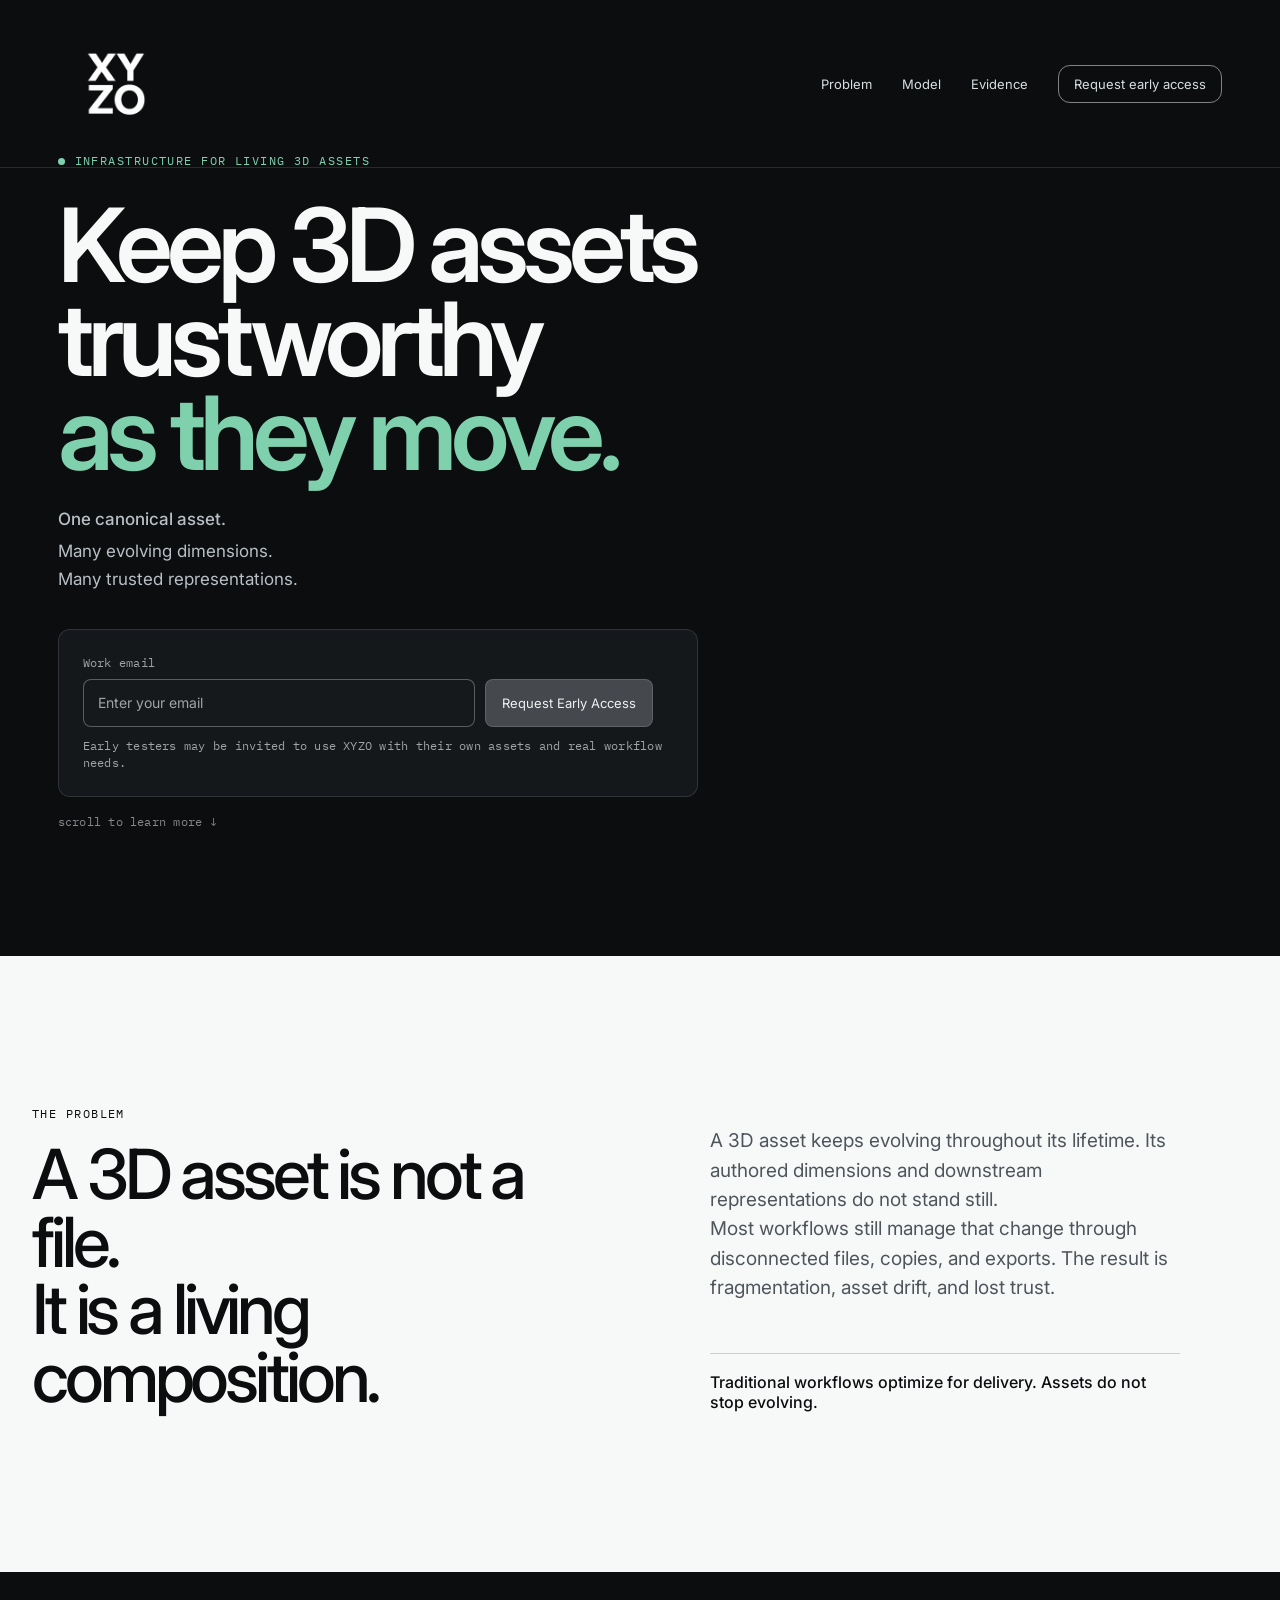
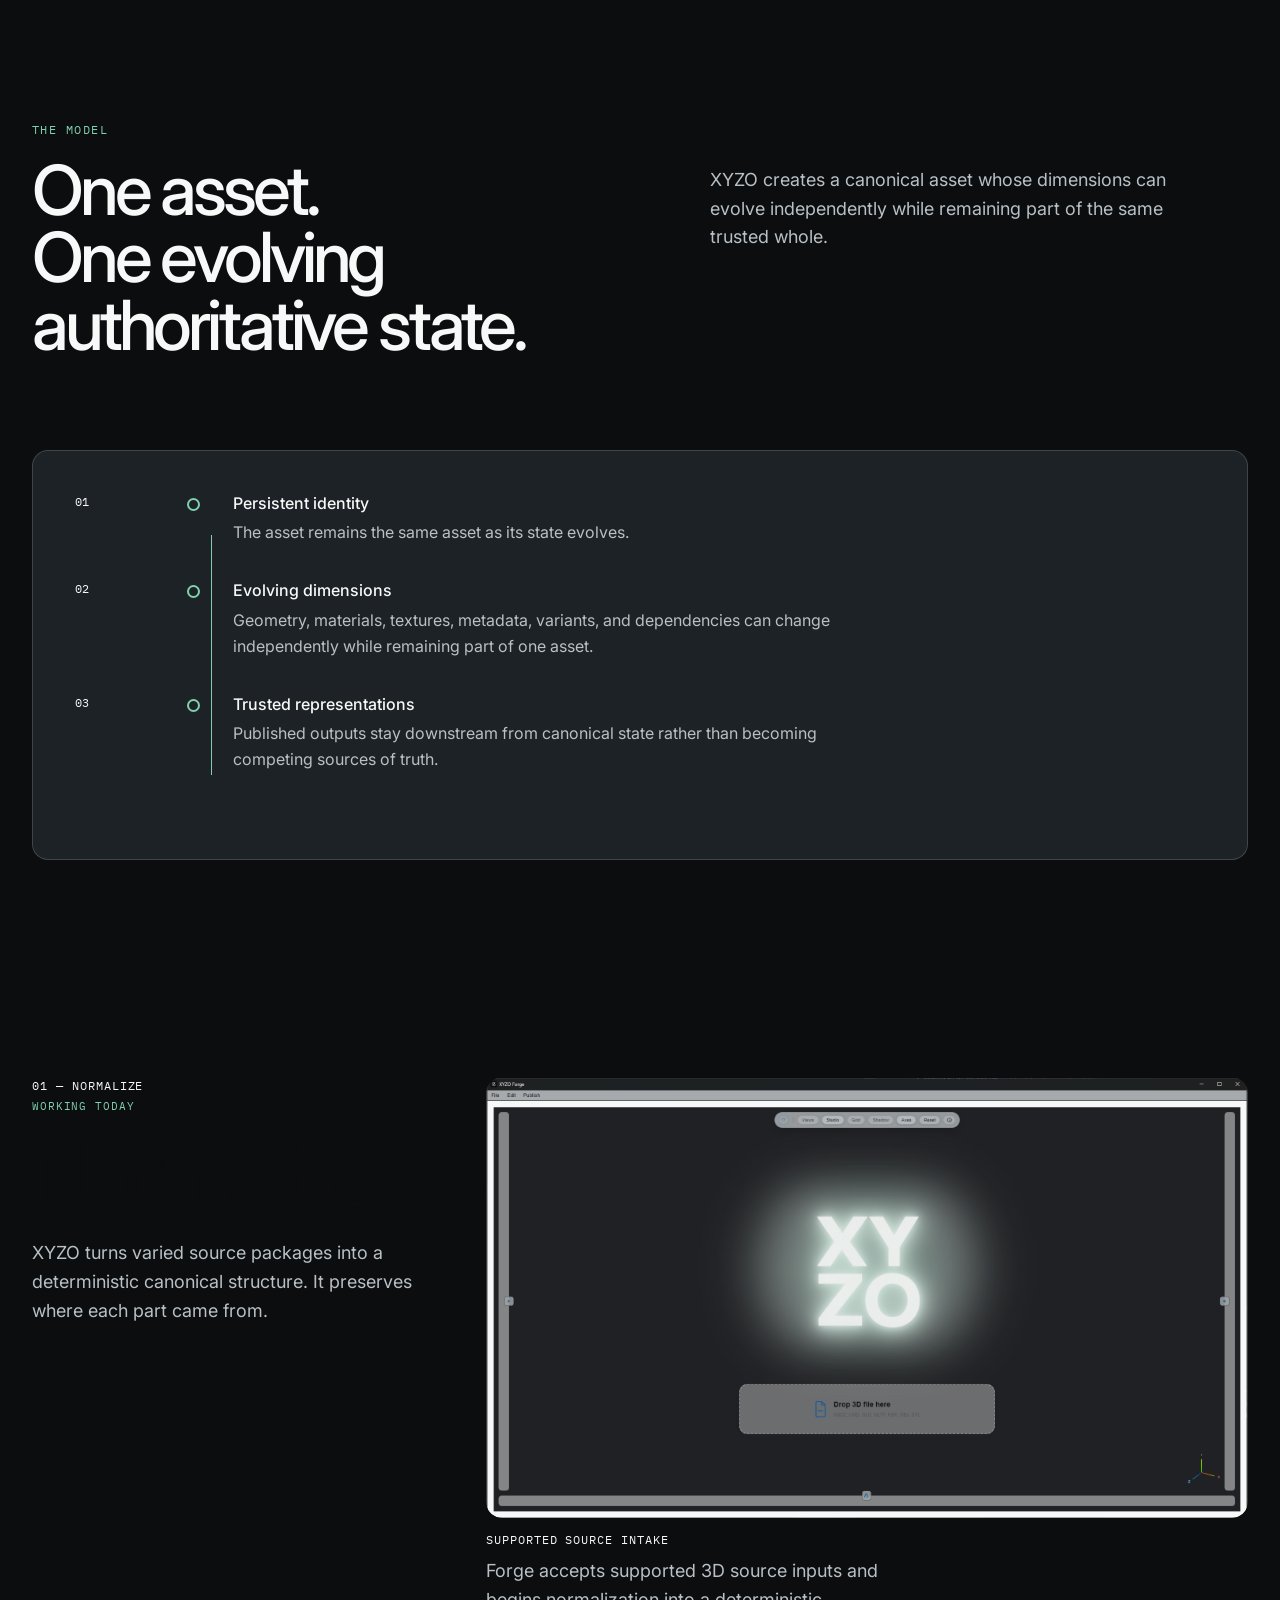
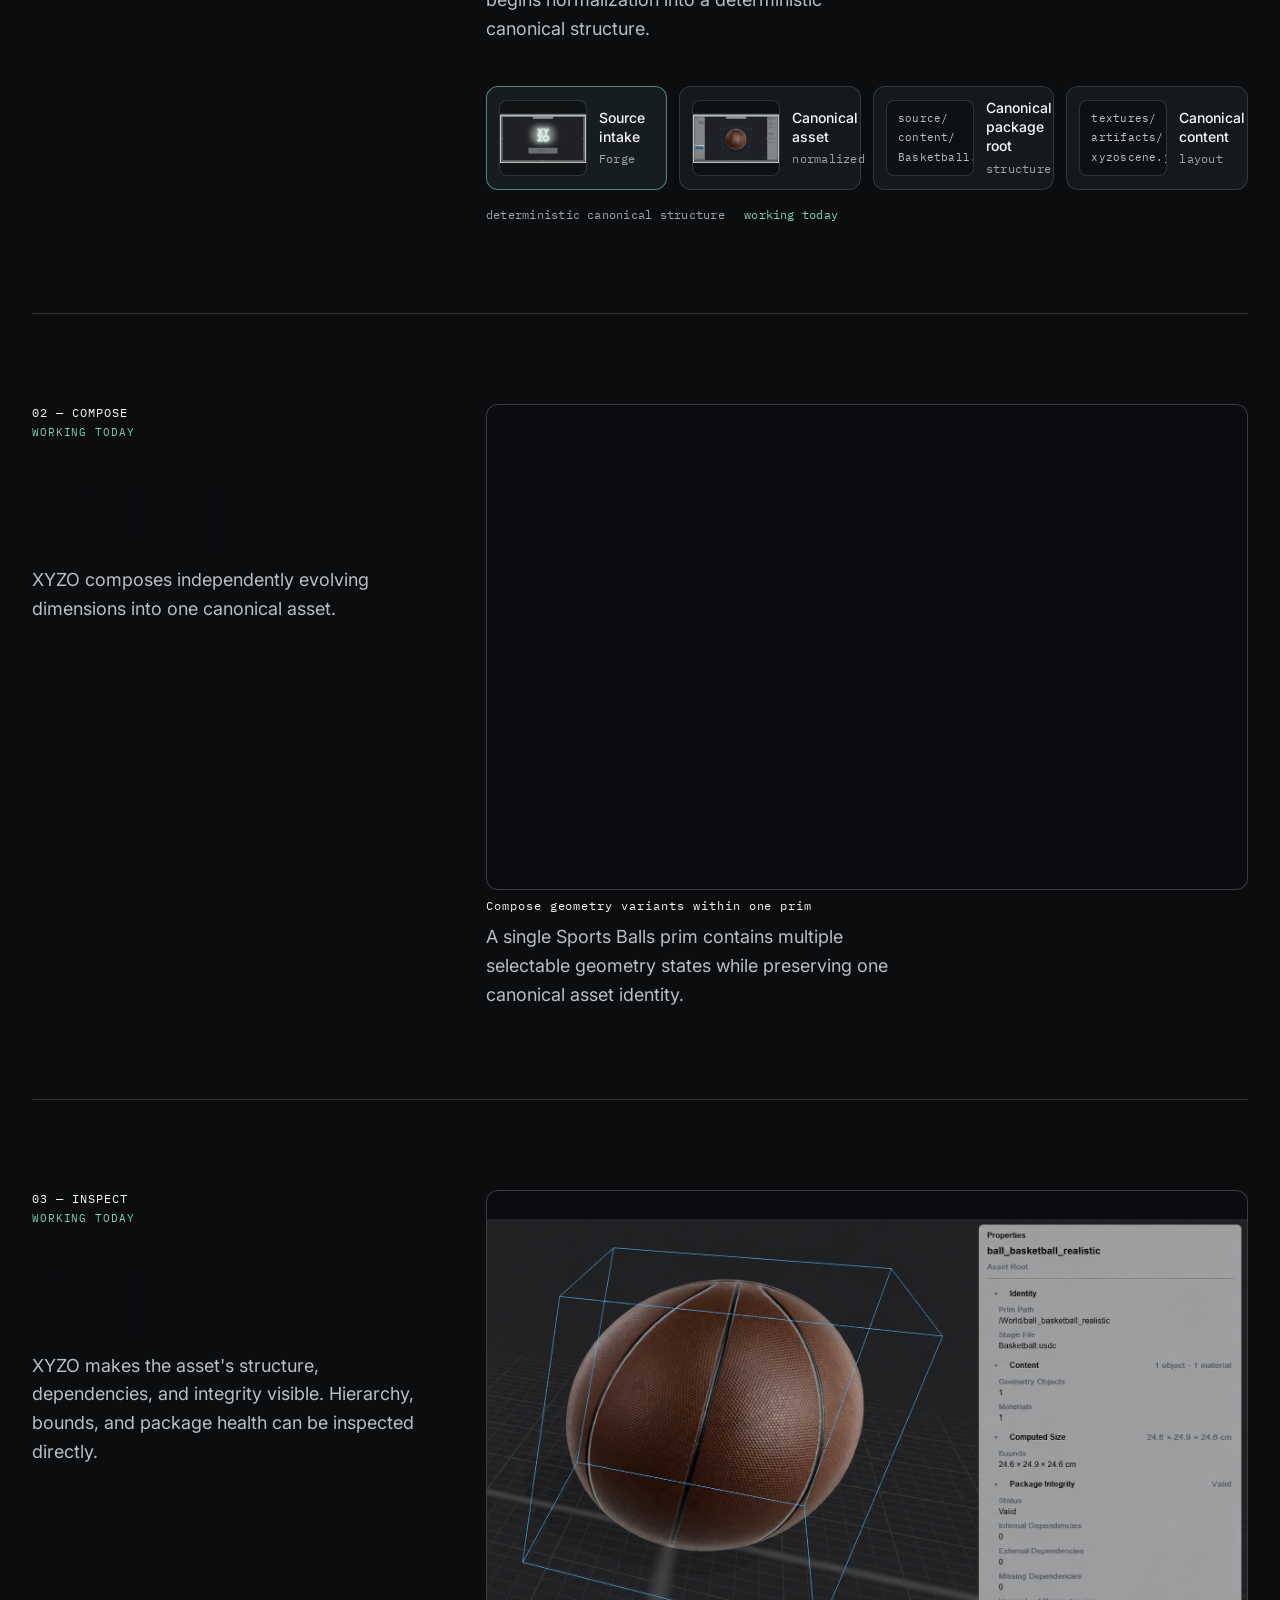
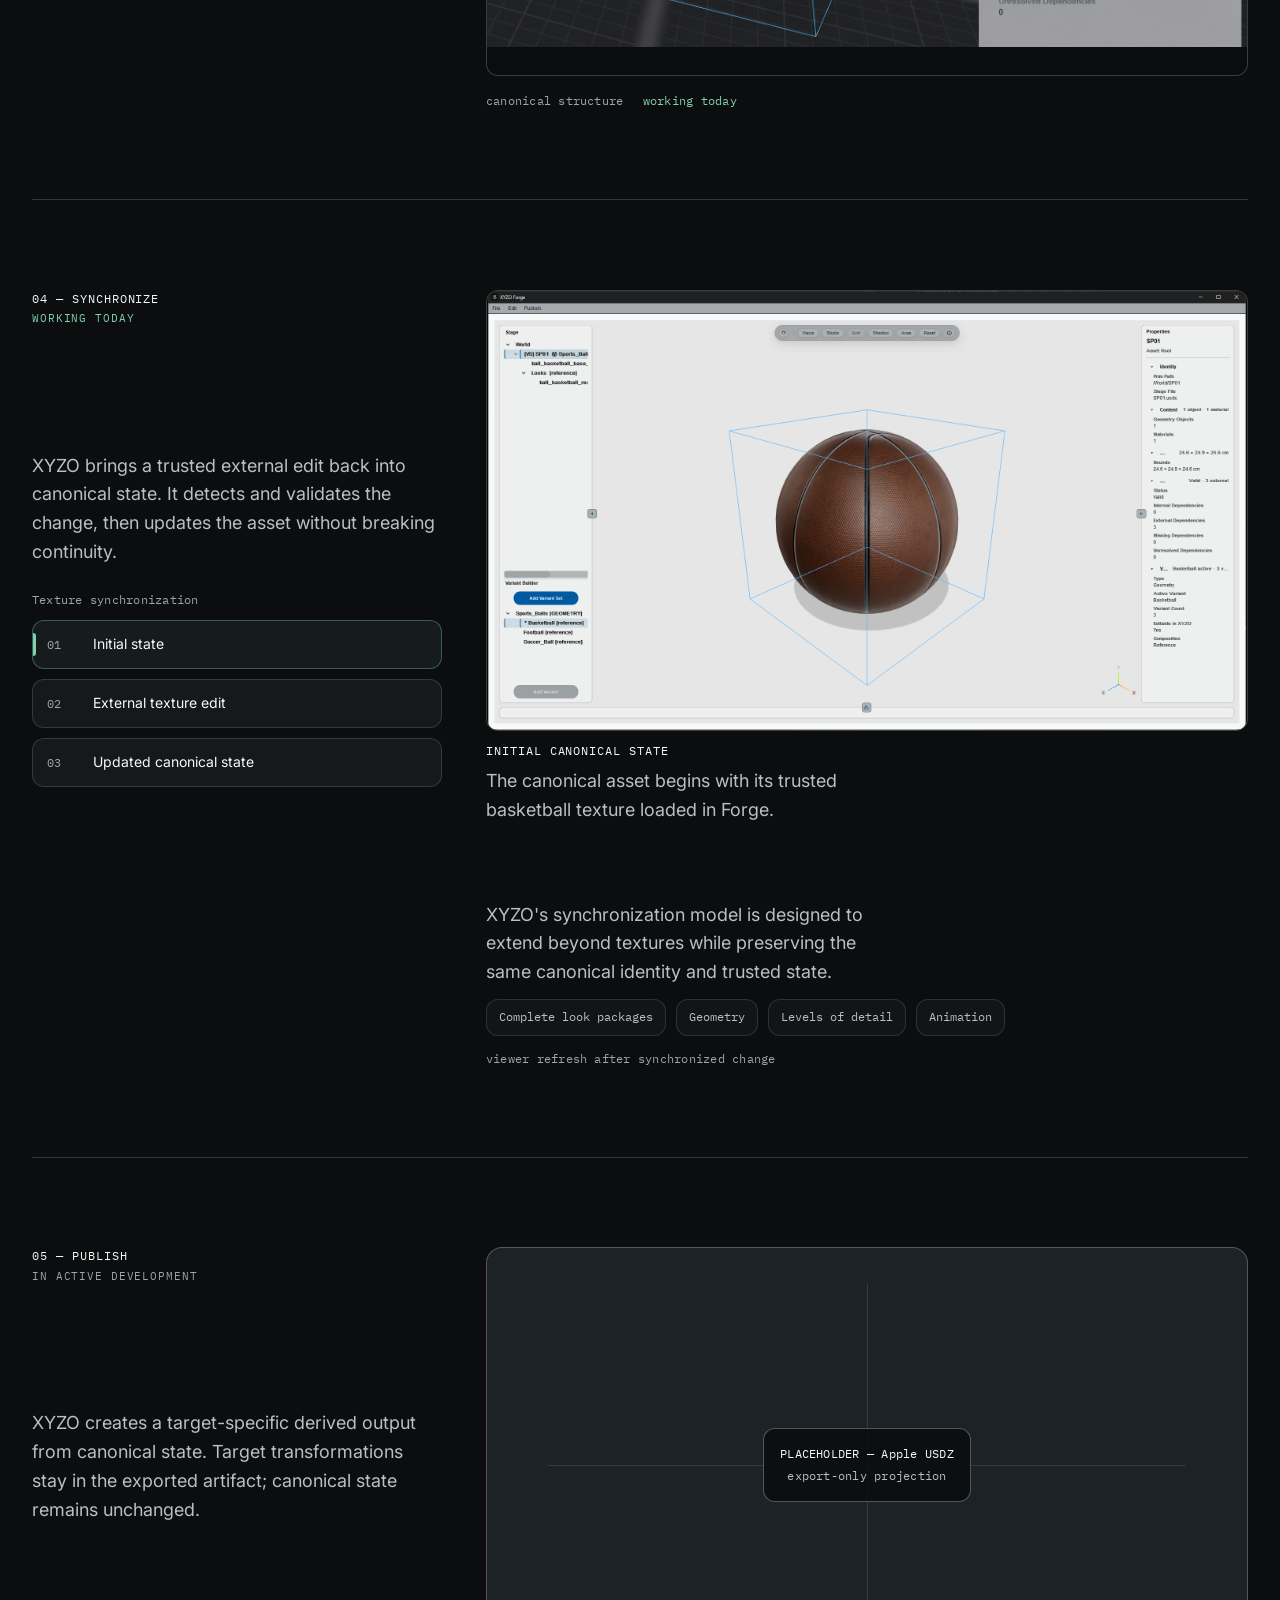
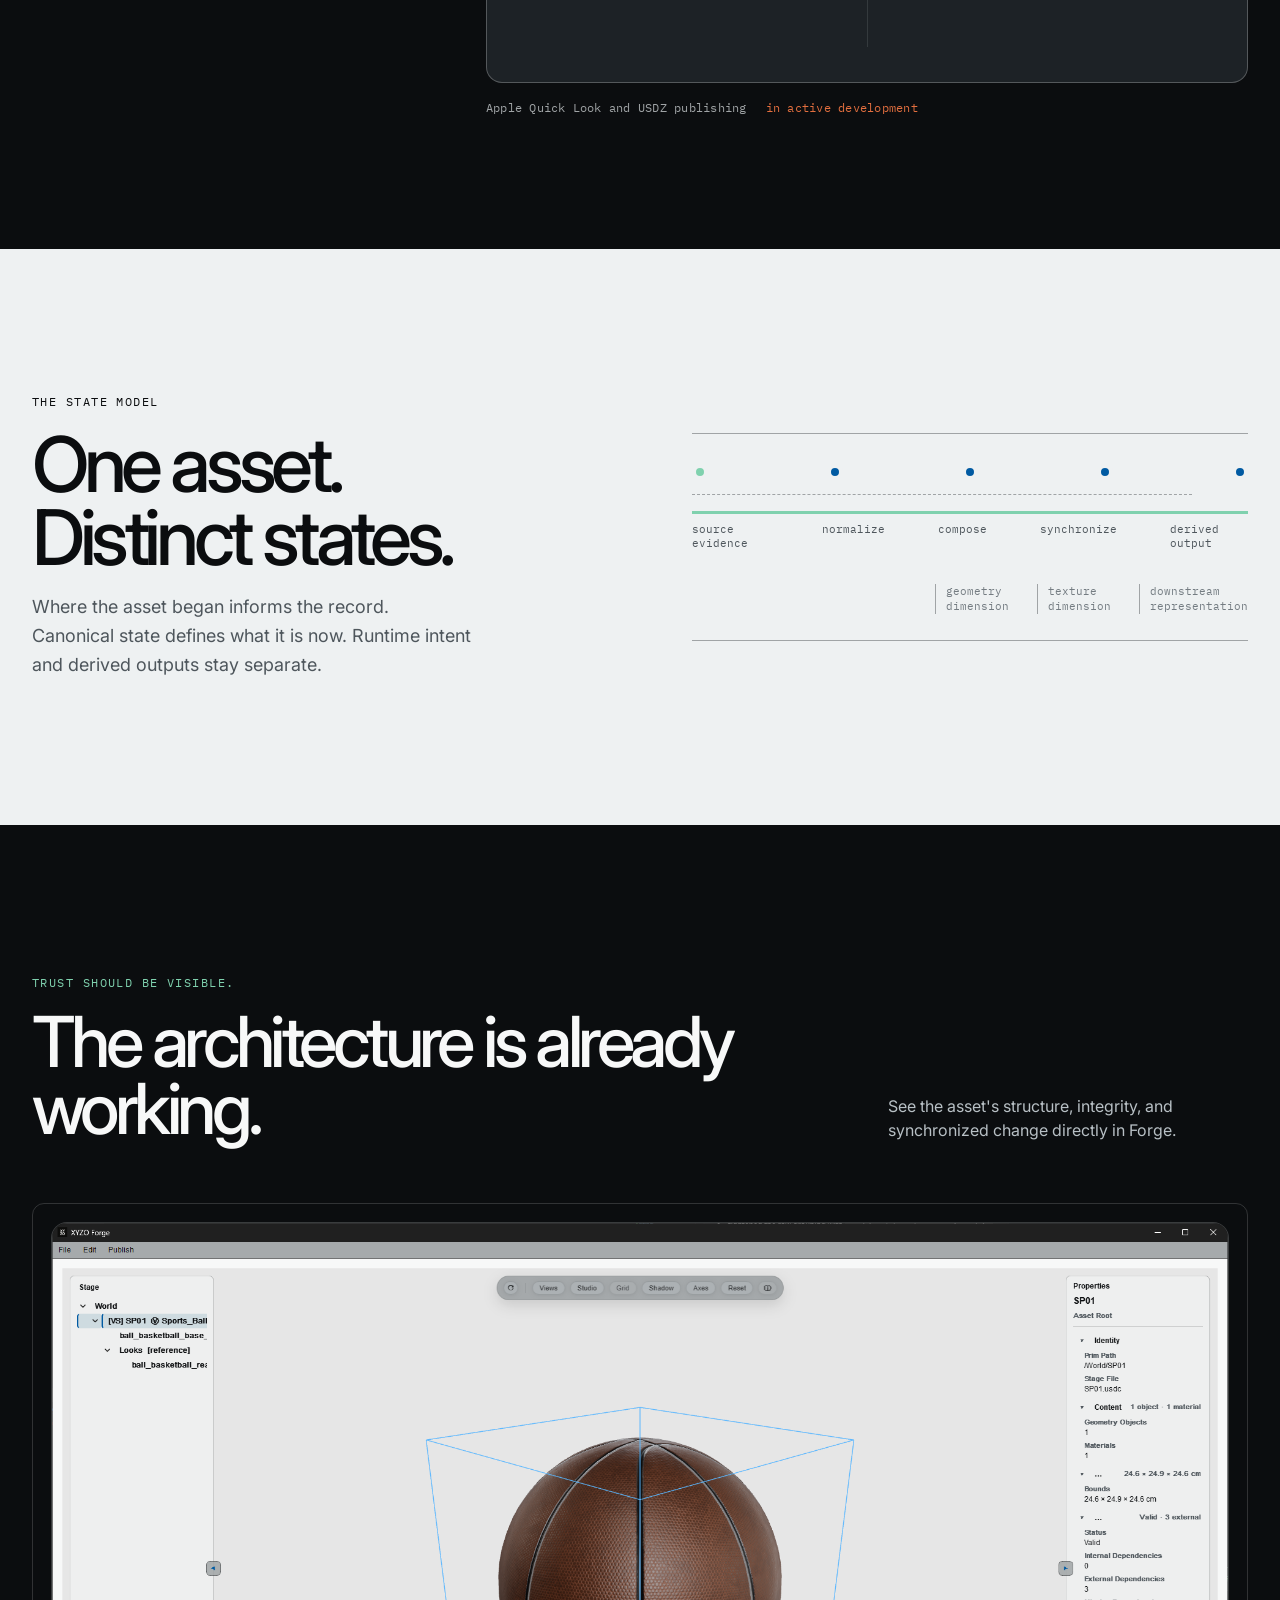
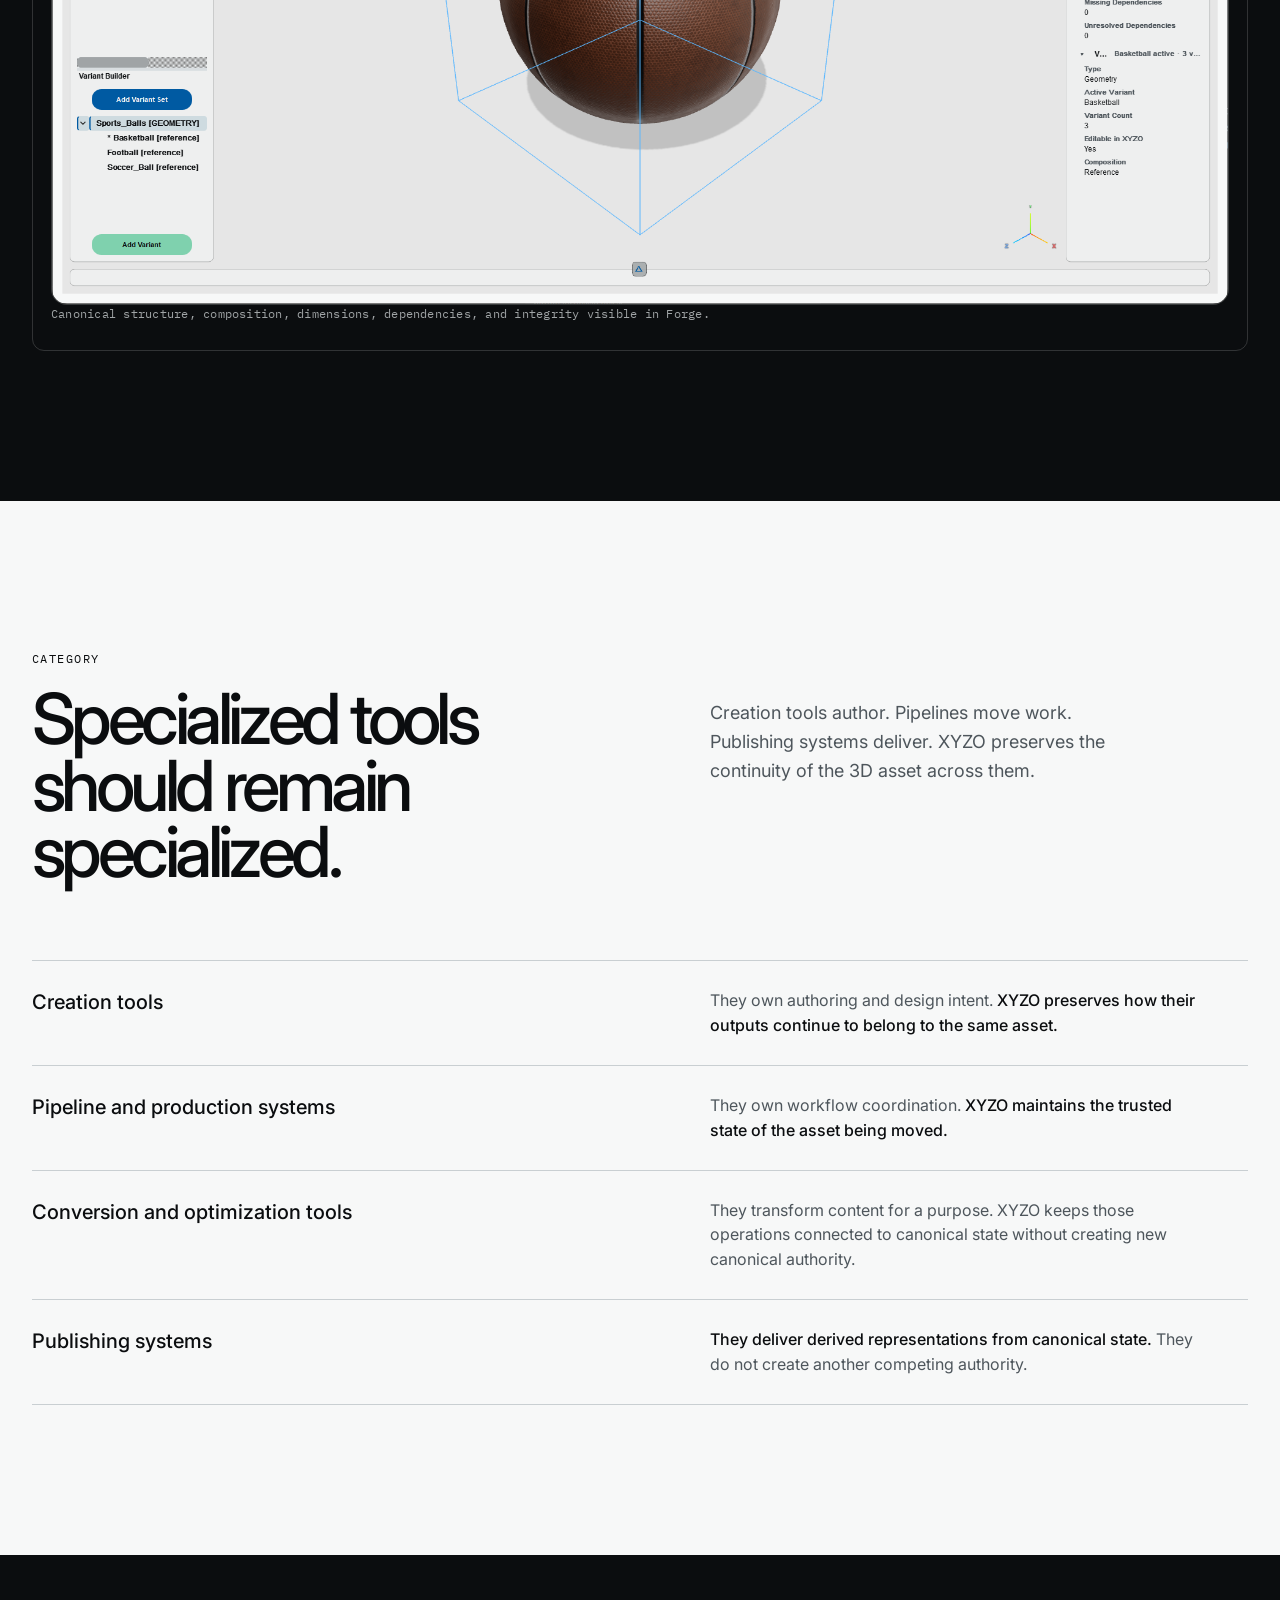
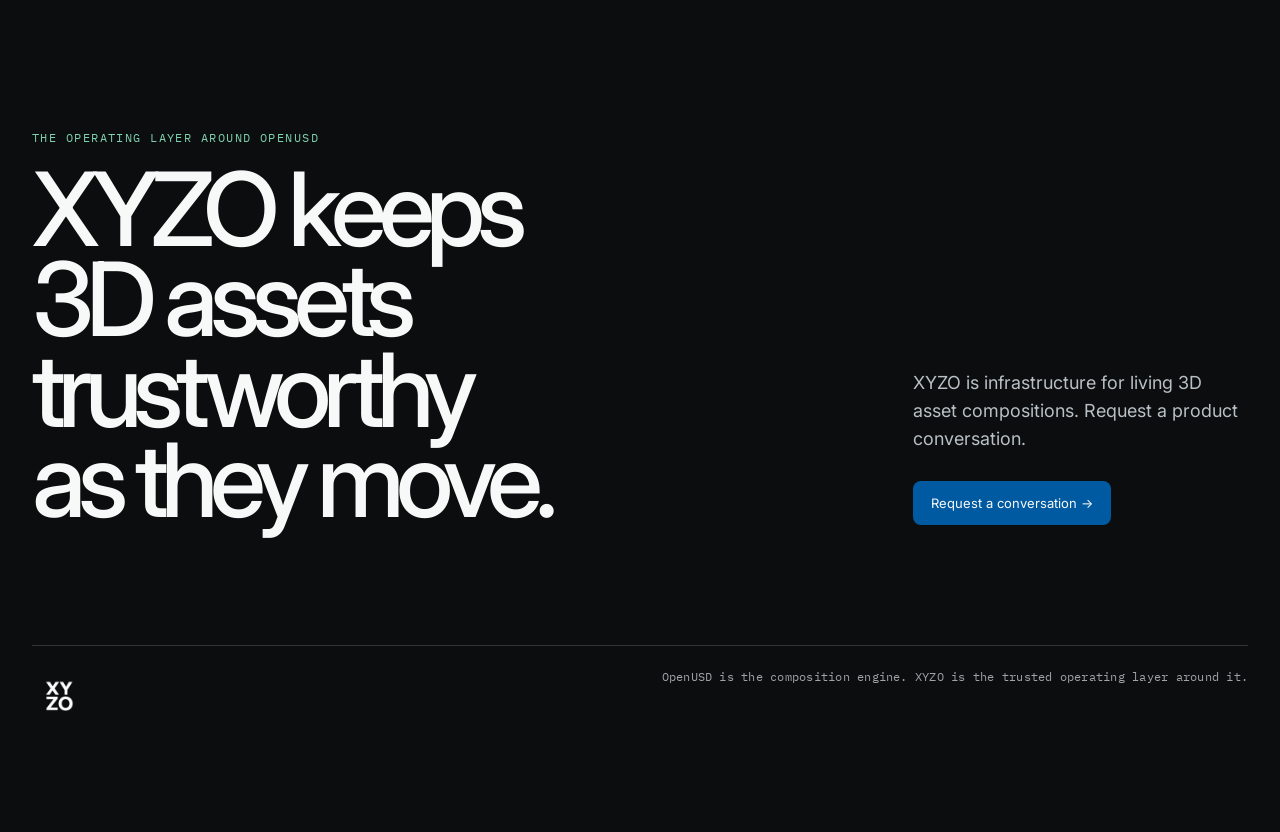
==== index.html @ aebdb0d3 "Add Compose geometry variant video Replace the Compose placeholder with a looping Forge video showin" ====
<!DOCTYPE html>
<html lang="en">
<head>
  <meta charset="UTF-8" />
  <meta name="viewport" content="width=device-width, initial-scale=1.0" />
  <title>XYZO | Infrastructure for Living 3D Assets</title>
  <link rel="icon" href="/favicon.ico" sizes="any">
  <link rel="icon" type="image/png" sizes="32x32" href="/favicon-32x32.png">
  <link rel="icon" type="image/png" sizes="16x16" href="/favicon-16x16.png">
  <link rel="apple-touch-icon" sizes="180x180" href="/apple-touch-icon.png">
  <link rel="manifest" href="/site.webmanifest">
  <meta name="theme-color" content="#0B0D0F">
  <meta name="description" content="XYZO keeps living 3D assets connected and trustworthy as their geometry, materials, textures, variants, metadata, and dependencies evolve across tools and downstream uses.">
  <!-- Inter typeface -->
  <link rel="preconnect" href="https://fonts.googleapis.com">
  <link rel="preconnect" href="https://fonts.gstatic.com" crossorigin>
  <link href="https://fonts.googleapis.com/css2?family=Inter:wght@400;500;600&display=swap" rel="stylesheet">
  <link rel="stylesheet" href="./resources/styles/site.css">
  <link href="https://fonts.googleapis.com/css2?family=IBM+Plex+Mono:wght@400;500&display=swap" rel="stylesheet">
</head>
<body>
  <header>
    <nav class="wrap nav" aria-label="Primary navigation">
      <a href="#top" aria-label="XYZO home"><img class="site-logo" src="./resources/images/XYZO_Logo_WHITE_Transp.png" alt="XYZO"></a>
      <div class="navlinks"><a href="#product">Problem</a><a href="#model">Model</a><a href="#evidence">Evidence</a><a class="nav-cta" href="#signup">Request early access</a></div>
    </nav>
  </header>
  <main id="top">
    <section class="hero">
      <video id="hero-background-video" autoplay muted loop playsinline aria-hidden="true"><source src="./resources/videos/XYZO_Splash_001.mp4" type="video/mp4"></video>
      <div class="hero-inner wrap">
        <div class="hero-kicker eyebrow"><span class="marker"></span> INFRASTRUCTURE FOR LIVING 3D ASSETS</div>
        <h1>Keep 3D assets trustworthy<span>as they move.</span></h1>
        <div class="hero-foot"><p class="hero-copy"><strong>One canonical asset.</strong><span>Many evolving dimensions.</span><span>Many trusted representations.</span></p></div>
        <div class="signup" id="signup">
          <form class="signup-form" name="xyzo_signup" method="POST" data-netlify="true" onsubmit="handleSubmit(event)">
            <input type="hidden" name="form-name" value="xyzo_signup" />
            <div class="signup-field"><label class="mono" for="email">Work email</label><div class="signup-controls"><input id="email" type="email" name="email" placeholder="Enter your email" required /><button type="submit">Request Early Access</button></div></div>
          </form>
          <p class="audit-note mono">Early testers may be invited to use XYZO with their own assets and real workflow needs.</p>
          <p class="thank-you mono" id="thank-you">Thanks. We&apos;ll follow up with early access details.</p>
        </div>
        <p class="scroll-note mono">scroll to learn more &#8595;</p>
      </div>
    </section>
    <section class="light" id="product">
      <div class="wrap problem reveal">
        <div><div class="eyebrow">THE PROBLEM</div><h2><span class="problem-heading-line">A 3D asset is not a file.</span><span class="problem-heading-line problem-heading-detail"><span class="problem-heading-pair">It is a living</span> <span class="problem-heading-pair">composition.</span></span></h2></div>
        <div class="problem-copy"><p>A 3D asset keeps evolving throughout its lifetime. Its authored dimensions and downstream representations do not stand still.</p><p>Most workflows still manage that change through disconnected files, copies, and exports. The result is fragmentation, asset drift, and lost trust.</p><div class="rule"><strong>Traditional workflows optimize for delivery. Assets do not stop evolving.</strong></div></div>
      </div>
    </section>
    <section class="dark canonical" id="model">
      <div class="wrap">
        <div class="canonical-intro reveal"><div><div class="eyebrow eyebrow-accent">THE MODEL</div><h2><span class="canonical-heading-line">One asset.</span><span class="canonical-heading-line canonical-heading-detail"><span class="canonical-heading-pair">One evolving</span> <span class="canonical-heading-pair">authoritative state.</span></span></h2></div><p>XYZO creates a canonical asset whose dimensions can evolve independently while remaining part of the same trusted whole.</p></div>
        <div class="asset-model reveal">
          <div class="model-line"></div>
          <div class="model-row"><span class="mono">01</span><div><span class="model-dot"></span><h3>Persistent identity</h3><p>The asset remains the same asset as its state evolves.</p></div></div>
          <div class="model-row"><span class="mono">02</span><div><span class="model-dot"></span><h3>Evolving dimensions</h3><p>Geometry, materials, textures, metadata, variants, and dependencies can change independently while remaining part of one asset.</p></div></div>
          <div class="model-row"><span class="mono">03</span><div><span class="model-dot"></span><h3>Trusted representations</h3><p>Published outputs stay downstream from canonical state rather than becoming competing sources of truth.</p></div></div>
        </div>
      </div>
    </section>
    <section class="loop" aria-label="XYZO operating loop">
      <div class="wrap">
        <article class="stage normalize-stage reveal">
          <div class="stage-copy">
            <div class="stage-meta">
              <div class="stage-label mono">01 &mdash; NORMALIZE</div>
              <div class="stage-status mono">WORKING TODAY</div>
            </div>
            <h2>Normalize</h2>
            <p>XYZO turns varied source packages into a deterministic canonical structure. It preserves where each part came from.</p>
          </div>
          <div class="stage-media">
            <div class="normalize-gallery" data-normalize-gallery>
              <div class="normalize-gallery-display" aria-live="polite">
                <figure class="product-evidence product-evidence-primary normalize-gallery-view is-active" data-normalize-view="intake">
                  <div class="product-evidence-frame">
                    <img class="product-evidence-image" src="./resources/images/evidence/xyzo-normalize-supported-intake-desktop.png" alt="XYZO Forge intake screen ready to accept supported 3D source formats" width="1922" height="1112" loading="lazy" decoding="async">
                  </div>
                </figure>
                <figure class="product-evidence product-evidence-primary normalize-gallery-view" data-normalize-view="asset" hidden>
                  <div class="product-evidence-frame">
                    <img class="product-evidence-image" src="./resources/images/evidence/xyzo_forge_Bastball.png" alt="Normalized basketball displayed as a canonical asset in XYZO Forge with Stage hierarchy, bounds, properties, and package integrity visible" width="1922" height="1112" loading="lazy" decoding="async">
                  </div>
                </figure>
                <div class="normalize-gallery-view" data-normalize-view="root" hidden>
                  <div class="normalize-structure-panel normalize-structure-panel-root" role="img" aria-label="XYZO canonical package root with source, content, canonical stage, and project manifest">
                    <div class="normalize-structure-header">
                      <span class="normalize-structure-badge mono">package root</span>
                      <span class="normalize-structure-name mono">Basketball.xyzo</span>
                    </div>
                    <div class="normalize-structure-list mono">
                      <div class="normalize-structure-row">
                        <span class="normalize-node normalize-node-folder">source/</span>
                        <span class="normalize-node-detail">traceable input evidence</span>
                      </div>
                      <div class="normalize-structure-row">
                        <span class="normalize-node normalize-node-folder">content/</span>
                        <span class="normalize-node-detail">canonical asset content</span>
                      </div>
                      <div class="normalize-structure-row">
                        <span class="normalize-node normalize-node-file">Basketball.usdc</span>
                        <span class="normalize-node-detail">authoritative stage file</span>
                      </div>
                      <div class="normalize-structure-row">
                        <span class="normalize-node normalize-node-file">Basketball.xyzo</span>
                        <span class="normalize-node-detail">manifest and project record</span>
                      </div>
                    </div>
                  </div>
                </div>
                <div class="normalize-gallery-view" data-normalize-view="content" hidden>
                  <div class="normalize-structure-panel normalize-structure-panel-content" role="img" aria-label="XYZO canonical content directory with textures, artifacts, look layer, render payload, and scene records">
                    <div class="normalize-structure-header">
                      <span class="normalize-structure-badge mono">canonical content</span>
                      <span class="normalize-structure-name mono">content/</span>
                    </div>
                    <div class="normalize-structure-list mono">
                      <div class="normalize-structure-row">
                        <span class="normalize-node normalize-node-folder">textures/</span>
                        <span class="normalize-node-detail">trusted texture sources</span>
                      </div>
                      <div class="normalize-structure-row">
                        <span class="normalize-node normalize-node-folder">artifacts/</span>
                        <span class="normalize-node-detail">derived and support outputs</span>
                      </div>
                      <div class="normalize-structure-row">
                        <span class="normalize-node normalize-node-file">basketball_look.usda</span>
                        <span class="normalize-node-detail">look and material layer</span>
                      </div>
                      <div class="normalize-structure-row">
                        <span class="normalize-node normalize-node-file">render_payload.usda</span>
                        <span class="normalize-node-detail">viewer-facing render payload</span>
                      </div>
                      <div class="normalize-structure-row">
                        <span class="normalize-node normalize-node-file">xyzoscene.json</span>
                        <span class="normalize-node-detail">canonical scene record</span>
                      </div>
                      <div class="normalize-structure-row">
                        <span class="normalize-node normalize-node-file">xyzosession.json</span>
                        <span class="normalize-node-detail">runtime and support session record</span>
                      </div>
                    </div>
                  </div>
                </div>
              </div>
              <div class="normalize-gallery-copy">
                <div class="normalize-gallery-title mono" id="normalizeGalleryTitle">SUPPORTED SOURCE INTAKE</div>
                <p class="normalize-gallery-description" id="normalizeGalleryDescription">Forge accepts supported 3D source inputs and begins normalization into a deterministic canonical structure.</p>
              </div>
              <div class="normalize-gallery-selectors" aria-label="Normalize evidence gallery">
                <button class="normalize-gallery-trigger is-active" type="button" data-normalize-target="intake" data-normalize-title="SUPPORTED SOURCE INTAKE" data-normalize-description="Forge accepts supported 3D source inputs and begins normalization into a deterministic canonical structure." aria-pressed="true">
                  <span class="normalize-gallery-trigger-preview normalize-gallery-trigger-image">
                    <img src="./resources/images/evidence/xyzo-normalize-supported-intake-desktop.png" alt="" width="1922" height="1112" loading="lazy" decoding="async">
                  </span>
                  <span class="normalize-gallery-trigger-copy">
                    <span class="normalize-gallery-trigger-title">Source intake</span>
                    <span class="normalize-gallery-trigger-meta mono">Forge</span>
                  </span>
                </button>
                <button class="normalize-gallery-trigger" type="button" data-normalize-target="asset" data-normalize-title="CANONICAL ASSET IN FORGE" data-normalize-description="The basketball has been normalized into a canonical asset with persistent identity, inspectable structure, computed bounds, and package integrity." aria-pressed="false">
                  <span class="normalize-gallery-trigger-preview normalize-gallery-trigger-image">
                    <img src="./resources/images/evidence/xyzo_forge_Bastball.png" alt="" width="1922" height="1112" loading="lazy" decoding="async">
                  </span>
                  <span class="normalize-gallery-trigger-copy">
                    <span class="normalize-gallery-trigger-title">Canonical asset</span>
                    <span class="normalize-gallery-trigger-meta mono">normalized</span>
                  </span>
                </button>
                <button class="normalize-gallery-trigger" type="button" data-normalize-target="root" data-normalize-title="CANONICAL PACKAGE ROOT" data-normalize-description="XYZO creates a predictable package root for the basketball that separates source evidence, canonical state, and project-level structure." aria-pressed="false">
                  <span class="normalize-gallery-trigger-preview normalize-gallery-trigger-panel">
                    <span class="normalize-gallery-trigger-row mono">source/</span>
                    <span class="normalize-gallery-trigger-row mono">content/</span>
                    <span class="normalize-gallery-trigger-row mono">Basketball.usdc</span>
                  </span>
                  <span class="normalize-gallery-trigger-copy">
                    <span class="normalize-gallery-trigger-title">Canonical package root</span>
                    <span class="normalize-gallery-trigger-meta mono">structure</span>
                  </span>
                </button>
                <button class="normalize-gallery-trigger" type="button" data-normalize-target="content" data-normalize-title="CANONICAL CONTENT" data-normalize-description="XYZO organizes the basketball's canonical content and downstream runtime and support records in a predictable, inspectable structure." aria-pressed="false">
                  <span class="normalize-gallery-trigger-preview normalize-gallery-trigger-panel">
                    <span class="normalize-gallery-trigger-row mono">textures/</span>
                    <span class="normalize-gallery-trigger-row mono">artifacts/</span>
                    <span class="normalize-gallery-trigger-row mono">xyzoscene.json</span>
                  </span>
                  <span class="normalize-gallery-trigger-copy">
                    <span class="normalize-gallery-trigger-title">Canonical content</span>
                    <span class="normalize-gallery-trigger-meta mono">layout</span>
                  </span>
                </button>
              </div>
            </div>
            <div class="caption mono">deterministic canonical structure <span class="status">working today</span></div>
          </div>
        </article>
        <article class="stage reveal">
          <div class="stage-copy">
            <div class="stage-meta">
              <div class="stage-label mono">02 &mdash; COMPOSE</div>
              <div class="stage-status mono">WORKING TODAY</div>
            </div>
            <h2>Compose</h2>
            <p>XYZO composes independently evolving dimensions into one canonical asset.</p>
          </div>
          <div class="stage-media">
            <figure class="product-evidence product-evidence-primary compose-evidence">
              <div class="product-evidence-frame">
                <video class="product-evidence-image compose-evidence-video" autoplay loop muted playsinline preload="metadata" aria-label="XYZO Forge showing selectable geometry variants on a single Sports Balls prim while preserving one canonical asset identity.">
                  <source src="./resources/videos/evidence/xyzo_SportsBalls_VS02.mp4" type="video/mp4">
                  Your browser does not support inline playback of the Compose geometry variants evidence video.
                </video>
              </div>
              <figcaption class="compose-evidence-copy">
                <div class="compose-evidence-title mono">Compose geometry variants within one prim</div>
                <p class="compose-evidence-description">A single Sports Balls prim contains multiple selectable geometry states while preserving one canonical asset identity.</p>
              </figcaption>
            </figure>
          </div>
        </article>
        <article class="stage reveal">
          <div class="stage-copy">
            <div class="stage-meta">
              <div class="stage-label mono">03 &mdash; INSPECT</div>
              <div class="stage-status mono">WORKING TODAY</div>
            </div>
            <h2>Inspect</h2>
            <p>XYZO makes the asset&apos;s structure, dependencies, and integrity visible. Hierarchy, bounds, and package health can be inspected directly.</p>
          </div>
          <div class="stage-media">
            <figure class="product-evidence product-evidence-primary">
              <div class="product-evidence-frame">
                <img class="product-evidence-image" src="./resources/images/evidence/xyzo_properties01.png" alt="XYZO Forge inspecting a selected basketball asset with computed size, content, and package integrity properties." width="1922" height="1112" loading="lazy" decoding="async">
              </div>
            </figure>
            <div class="caption mono">canonical structure <span class="status">working today</span></div>
          </div>
        </article>
        <article class="stage sync reveal" data-sync-root>
          <div class="stage-copy">
            <div class="stage-meta">
              <div class="stage-label mono">04 &mdash; SYNCHRONIZE</div>
              <div class="stage-status mono">WORKING TODAY</div>
            </div>
            <h2>Synchronize</h2>
            <p>XYZO brings a trusted external edit back into canonical state. It detects and validates the change, then updates the asset without breaking continuity.</p>
            <div class="sync-gallery-nav">
              <div class="sync-gallery-label mono">Texture synchronization</div>
              <div class="sync-gallery-controls" aria-label="Synchronization evidence states">
                <button class="sync-gallery-button is-active" type="button" data-sync-state="initial" data-sync-title="Initial canonical state" data-sync-description="The canonical asset begins with its trusted basketball texture loaded in Forge." data-sync-image="./resources/images/evidence/xyzo-sync-texture-before-desktop.png" data-sync-alt="Brown basketball texture displayed in XYZO Forge before synchronization" aria-pressed="true">
                  <span class="sync-gallery-button-step mono">01</span>
                  <span class="sync-gallery-button-copy">
                    <span class="sync-gallery-button-label">Initial state</span>
                  </span>
                </button>
                <button class="sync-gallery-button" type="button" data-sync-state="external" data-sync-title="Texture edited externally" data-sync-description="The source texture is edited in Photoshop while the asset's identity and structure remain unchanged." data-sync-image="./resources/images/evidence/xyzo-sync-texture-external-edit-photoshop.png" data-sync-alt="Basketball base-color texture edited to green in Photoshop" aria-pressed="false">
                  <span class="sync-gallery-button-step mono">02</span>
                  <span class="sync-gallery-button-copy">
                    <span class="sync-gallery-button-label">External texture edit</span>
                  </span>
                </button>
                <button class="sync-gallery-button" type="button" data-sync-state="updated" data-sync-title="Canonical state updated" data-sync-description="XYZO synchronizes the trusted texture change back into the same canonical asset and refreshes the Forge viewer." data-sync-image="./resources/images/evidence/xyzo-sync-texture-after-desktop.png" data-sync-alt="Green basketball texture displayed in the same XYZO Forge asset after synchronization" aria-pressed="false">
                  <span class="sync-gallery-button-step mono">03</span>
                  <span class="sync-gallery-button-copy">
                    <span class="sync-gallery-button-label">Updated canonical state</span>
                  </span>
                </button>
              </div>
            </div>
          </div>
          <div class="stage-media sync-media">
            <div class="sync-gallery">
              <div class="sync-gallery-display">
                <figure class="product-evidence sync-gallery-figure">
                  <div class="product-evidence-frame sync-gallery-frame">
                    <img class="product-evidence-image sync-gallery-image" id="syncGalleryImage" src="./resources/images/evidence/xyzo-sync-texture-before-desktop.png" alt="Brown basketball texture displayed in XYZO Forge before synchronization" width="1922" height="1112" loading="lazy" decoding="async">
                  </div>
                  <figcaption class="sync-gallery-copy" aria-live="polite">
                    <div class="sync-gallery-title mono" id="syncGalleryTitle">Initial canonical state</div>
                    <p class="sync-gallery-description" id="syncGalleryDescription">The canonical asset begins with its trusted basketball texture loaded in Forge.</p>
                  </figcaption>
                </figure>
              </div>
            </div>
            <div class="sync-gallery-expansion" aria-label="Planned synchronization expansion">
              <div class="eyebrow">PLANNED EXPANSION</div>
              <p class="sync-gallery-expansion-description">XYZO's synchronization model is designed to extend beyond textures while preserving the same canonical identity and trusted state.</p>
              <div class="sync-gallery-expansion-items">
                <span class="sync-gallery-expansion-item">Complete look packages</span>
                <span class="sync-gallery-expansion-item">Geometry</span>
                <span class="sync-gallery-expansion-item">Levels of detail</span>
                <span class="sync-gallery-expansion-item">Animation</span>
              </div>
            </div>
            <div class="caption mono">viewer refresh after synchronized change</div>
          </div>
        </article>
        <article class="stage reveal">
          <div class="stage-copy">
            <div class="stage-meta">
              <div class="stage-label mono">05 &mdash; PUBLISH</div>
              <div class="stage-status stage-status-dev mono">IN ACTIVE DEVELOPMENT</div>
            </div>
            <h2>Publish</h2>
            <p>XYZO creates a target-specific derived output from canonical state. Target transformations stay in the exported artifact; canonical state remains unchanged.</p>
          </div>
          <div class="stage-media">
            <div class="placeholder"><div class="placeholder-label mono"><strong>PLACEHOLDER &mdash; Apple USDZ</strong>export-only projection</div></div>
            <div class="caption mono">Apple Quick Look and USDZ publishing <span class="status dev">in active development</span></div>
          </div>
        </article>
      </div>
    </section>
    <section class="interlude">
      <div class="wrap interlude-inner reveal"><div><div class="eyebrow">The state model</div><h2><span class="state-heading-line">One asset.</span><span class="state-heading-line"><span class="state-heading-pair">Distinct states.</span></span></h2><p>Where the asset began informs the record. Canonical state defines what it is now. Runtime intent and derived outputs stay separate.</p></div><div class="timeline" aria-label="Summary timeline diagram"><div class="timeline-origin"></div><div class="timeline-main"></div><div class="timeline-node"><span class="node"></span><span class="node"></span><span class="node"></span><span class="node"></span><span class="node"></span></div><div class="timeline-labels"><span>source evidence</span><span>normalize</span><span>compose</span><span>synchronize</span><span>derived output</span></div><div class="branches"><span class="branch">geometry<br>dimension</span><span class="branch">texture<br>dimension</span><span class="branch">downstream<br>representation</span></div></div></div>
    </section>
    <section class="evidence" id="evidence">
      <div class="wrap"><div class="evidence-head reveal"><div><div class="eyebrow eyebrow-accent">Trust should be visible.</div><h2>The architecture is already working.</h2></div><p>See the asset&apos;s structure, integrity, and synchronized change directly in Forge.</p></div><div class="evidence-frame reveal"><figure class="product-evidence product-evidence-feature"><div class="product-evidence-frame"><img class="product-evidence-image" src="./resources/images/evidence/xyzo-evidence-forge-inspection-desktop.png" alt="XYZO Forge showing a canonical basketball asset with Stage hierarchy, Variant Builder, computed bounds, package integrity, dependencies, and asset properties" width="1922" height="1112" loading="lazy" decoding="async"></div><figcaption class="product-evidence-caption mono">Canonical structure, composition, dimensions, dependencies, and integrity visible in Forge.</figcaption></figure></div></div>
    </section>
    <section class="category">
      <div class="wrap"><div class="category-intro reveal"><div><div class="eyebrow">Category</div><h2><span class="category-heading-line"><span class="category-heading-pair">Specialized tools</span></span><span class="category-heading-line category-heading-detail"><span class="category-heading-pair">should remain</span> <span class="category-heading-pair">specialized.</span></span></h2></div><p>Creation tools author. Pipelines move work. Publishing systems deliver. XYZO preserves the continuity of the 3D asset across them.</p></div><div class="boundaries reveal"><div class="boundary"><h3>Creation tools</h3><p>They own authoring and design intent. <strong>XYZO preserves how their outputs continue to belong to the same asset.</strong></p></div><div class="boundary"><h3>Pipeline and production systems</h3><p>They own workflow coordination. <strong>XYZO maintains the trusted state of the asset being moved.</strong></p></div><div class="boundary"><h3>Conversion and optimization tools</h3><p>They transform content for a purpose. XYZO keeps those operations connected to canonical state without creating new canonical authority.</p></div><div class="boundary"><h3>Publishing systems</h3><p><strong>They deliver derived representations from canonical state.</strong> They do not create another competing authority.</p></div></div></div>
    </section>
    <section class="closing">
      <div class="wrap"><div class="closing-inner reveal"><div><div class="eyebrow eyebrow-accent">The operating layer around OpenUSD</div><h2><span class="closing-heading-line"><span class="closing-heading-pair">XYZO keeps</span> <span class="closing-heading-pair">3D assets</span></span><span class="closing-heading-line closing-heading-detail"><span class="closing-heading-pair">trustworthy</span> <span class="closing-heading-pair">as they move.</span></span></h2></div><div><p>XYZO is infrastructure for living 3D asset compositions. Request a product conversation.</p><a class="action" href="#signup">Request a conversation &#8594;</a></div></div><footer class="footer"><img src="./resources/images/XYZO_Logo_WHITE_Transp.png" alt="XYZO"><span class="mono">OpenUSD is the composition engine. XYZO is the trusted operating layer around it.</span></footer></div>
    </section>
  </main>
  <script>
    const reduce = window.matchMedia('(prefers-reduced-motion: reduce)').matches;
    const reveals = document.querySelectorAll('.reveal');
    const heroVideo = document.querySelector('#hero-background-video');
    const heroVideoSource = heroVideo?.querySelector('source');
    const heroVideoPaths = [
      './resources/videos/XYZO_Splash_001.mp4',
      './resources/videos/XYZO_Splash_002.mp4',
      './resources/videos/XYZO_Splash_003.mp4',
      './resources/videos/XYZO_Splash_004.mp4'
    ];
    const heroVideoFallbackPath = './resources/videos/XYZO_Splash_001.mp4';

    function chooseHeroVideoPath(paths, fallbackPath) {
      if (paths.length <= 1) return fallbackPath;
      try {
        const storageKey = 'xyzo:lastHeroVideoPath';
        const lastPath = sessionStorage.getItem(storageKey);
        const candidates = paths.filter(path => path !== lastPath);
        const pool = candidates.length ? candidates : paths;
        const nextPath = pool[Math.floor(Math.random() * pool.length)];
        sessionStorage.setItem(storageKey, nextPath);
        return nextPath;
      } catch {
        return paths[Math.floor(Math.random() * paths.length)] || fallbackPath;
      }
    }

    function attemptHeroPlayback(video) {
      const playback = video.play();
      if (playback && typeof playback.catch === 'function') {
        playback.catch(() => {});
      }
    }

    function applyHeroVideoPath(video, source, path) {
      source.src = path;
      video.load();
      attemptHeroPlayback(video);
    }

    function initializeHeroBackgroundVideo() {
      if (!heroVideo || !heroVideoSource) return;

      const selectedPath = chooseHeroVideoPath(heroVideoPaths, heroVideoFallbackPath);
      let fallbackAttempted = false;

      heroVideo.addEventListener('error', () => {
        if (fallbackAttempted) return;
        fallbackAttempted = true;
        applyHeroVideoPath(heroVideo, heroVideoSource, heroVideoFallbackPath);
      });

      heroVideoSource.addEventListener('error', () => {
        if (fallbackAttempted) return;
        fallbackAttempted = true;
        applyHeroVideoPath(heroVideo, heroVideoSource, heroVideoFallbackPath);
      });

      applyHeroVideoPath(heroVideo, heroVideoSource, selectedPath);
    }

    initializeHeroBackgroundVideo();

    const composeEvidenceVideo = document.querySelector('.compose-evidence-video');
    if (composeEvidenceVideo) {
      if (reduce) {
        composeEvidenceVideo.removeAttribute('autoplay');
        composeEvidenceVideo.addEventListener('loadeddata', () => {
          composeEvidenceVideo.pause();
          composeEvidenceVideo.currentTime = 0;
        }, { once: true });
      } else {
        attemptHeroPlayback(composeEvidenceVideo);
      }
    }

    if (!reduce && 'IntersectionObserver' in window) {
      const observer = new IntersectionObserver(entries => entries.forEach(entry => { if(entry.isIntersecting){ entry.target.classList.add('visible'); observer.unobserve(entry.target); } }), {threshold:.12});
      reveals.forEach(el => observer.observe(el));
    } else reveals.forEach(el => el.classList.add('visible'));

    const normalizeGallery = document.querySelector('[data-normalize-gallery]');
    if (normalizeGallery) {
      const normalizeViews = normalizeGallery.querySelectorAll('[data-normalize-view]');
      const normalizeTriggers = normalizeGallery.querySelectorAll('[data-normalize-target]');
      const normalizeTitle = document.getElementById('normalizeGalleryTitle');
      const normalizeDescription = document.getElementById('normalizeGalleryDescription');

      function setNormalizeGalleryState(target) {
        normalizeViews.forEach(view => {
          const isActive = view.dataset.normalizeView === target;
          view.classList.toggle('is-active', isActive);
          view.hidden = !isActive;
        });

        normalizeTriggers.forEach(trigger => {
          const isActive = trigger.dataset.normalizeTarget === target;
          trigger.classList.toggle('is-active', isActive);
          trigger.setAttribute('aria-pressed', String(isActive));
          if (isActive) {
            normalizeTitle.textContent = trigger.dataset.normalizeTitle || '';
            normalizeDescription.textContent = trigger.dataset.normalizeDescription || '';
          }
        });
      }

      normalizeTriggers.forEach(trigger => {
        trigger.addEventListener('click', () => setNormalizeGalleryState(trigger.dataset.normalizeTarget));
      });

      setNormalizeGalleryState('intake');
    }

    const syncRoot = document.querySelector('[data-sync-root]');
    if (syncRoot) {
      const syncButtons = syncRoot.querySelectorAll('[data-sync-state]');
      const syncImage = syncRoot.querySelector('#syncGalleryImage');
      const syncTitle = syncRoot.querySelector('#syncGalleryTitle');
      const syncDescription = syncRoot.querySelector('#syncGalleryDescription');
      const syncStates = {
        initial: {
          image: './resources/images/evidence/xyzo-sync-texture-before-desktop.png',
          alt: 'Brown basketball texture displayed in XYZO Forge before synchronization',
          title: 'Initial canonical state',
          description: 'The canonical asset begins with its trusted basketball texture loaded in Forge.'
        },
        external: {
          image: './resources/images/evidence/xyzo-sync-texture-external-edit-photoshop.png',
          alt: 'Basketball base-color texture edited to green in Photoshop',
          title: 'Texture edited externally',
          description: 'The source texture is edited in Photoshop while the asset\'s identity and structure remain unchanged.'
        },
        updated: {
          image: './resources/images/evidence/xyzo-sync-texture-after-desktop.png',
          alt: 'Green basketball texture displayed in the same XYZO Forge asset after synchronization',
          title: 'Canonical state updated',
          description: 'XYZO synchronizes the trusted texture change back into the same canonical asset and refreshes the Forge viewer.'
        }
      };

      function setSyncGalleryState(stateKey) {
        const state = syncStates[stateKey];
        if (!state || !syncImage || !syncTitle || !syncDescription) {
          return;
        }

        syncButtons.forEach(button => {
          const isActive = button.dataset.syncState === stateKey;
          button.classList.toggle('is-active', isActive);
          button.setAttribute('aria-pressed', String(isActive));
        });

        syncImage.src = state.image;
        syncImage.alt = state.alt;
        syncTitle.textContent = state.title;
        syncDescription.textContent = state.description;
      }

      syncButtons.forEach(button => {
        button.addEventListener('click', () => setSyncGalleryState(button.dataset.syncState));
      });

      setSyncGalleryState('initial');
    }

    function handleSubmit(event) {
      event.preventDefault();
      const form = event.target;
      fetch("/", {
        method: "POST",
        headers: { "Content-Type": "application/x-www-form-urlencoded" },
        body: new URLSearchParams(new FormData(form)).toString()
      })
      .then(() => {
        form.style.display = "none";
        document.getElementById("thank-you").style.display = "block";
      })
      .catch(() => alert("Oops! Something went wrong."));
    }
  </script>
</body>
</html>
---- resources/styles/site.css ----
/* ============================================================
   CUSTOM PROPERTIES / TOKENS
   ============================================================ */
:root {
  --black: #0B0D0F;
  --graphite: #1D2226;
  --graphite-2: #252B30;
  --white: #F7F8F8;
  --surface: #EEF1F2;
  --blue: #005AA2;
  --green: #7FD1AE;
  --orange: #E36F3F;
  --gray: #A0A4A6;
  --muted: #B8C0C5;
  --ink: #0B0D0F;
  --line: rgba(247, 248, 248, 0.16);
  --mono: "IBM Plex Mono", monospace;
  --sans: Inter, system-ui, -apple-system, BlinkMacSystemFont, "Helvetica Neue", Arial, sans-serif;
  --hero-gutter: clamp(20px, 4.5vw, 76px);
  --hero-measure: 1240px;
  --control-height: 48px;
  --radius-sm: 8px;
  --radius-md: 12px;
  --radius-lg: 16px;
}

/* ============================================================
   RESET AND BASE ELEMENTS
   ============================================================ */
*,
*::before,
*::after {
  box-sizing: border-box;
}

html {
  scroll-behavior: smooth;
}

body {
  margin: 0;
  background: var(--white);
  color: var(--ink);
  font-family: var(--sans);
  -webkit-font-smoothing: antialiased;
  overflow-x: hidden;
}

a {
  color: inherit;
  text-decoration: none;
}

button {
  font: inherit;
}

button,
a,
input {
  outline-offset: 4px;
}

button:focus-visible,
a:focus-visible,
input:focus-visible {
  outline: 2px solid var(--blue);
  outline-offset: 5px;
}

/* ============================================================
   TYPOGRAPHY
   ============================================================ */
h1,
h2,
h3,
p {
  margin: 0;
}

h1 {
  font-size: clamp(58px, 9.5vw, 144px);
  line-height: 0.9;
  letter-spacing: -0.075em;
  font-weight: 600;
}

h2 {
  font-size: clamp(38px, 5.4vw, 78px);
  line-height: 0.98;
  letter-spacing: -0.06em;
  font-weight: 500;
}

h3 {
  font-size: 1rem;
  font-weight: 600;
  line-height: 1.4;
}

p {
  font-size: 1rem;
  line-height: 1.7;
}

.mono {
  font: 12px/1.45 var(--mono);
  letter-spacing: 0.02em;
}

.eyebrow {
  font: 12px/1.4 var(--mono);
  letter-spacing: 0.12em;
  text-transform: uppercase;
}

.eyebrow-accent {
  color: var(--green);
}

/* ============================================================
   SHARED LAYOUT CONTAINERS
   ============================================================ */
.wrap {
  width: min(1240px, calc(100% - 64px));
  margin: auto;
}

/* ============================================================
   HEADER AND NAVIGATION
   ============================================================ */
header {
  position: absolute;
  top: 0;
  left: 0;
  z-index: 5;
  width: 100%;
  padding: 24px 0;
  border-bottom: 1px solid rgba(247, 248, 248, 0.12);
  color: var(--white);
}

.nav {
  display: flex;
  align-items: center;
  justify-content: space-between;
}

header .wrap,
.hero-inner.wrap {
  width: min(var(--hero-measure), calc(100% - (var(--hero-gutter) * 2)));
}

.site-logo {
  width: clamp(112px, 9vw, 132px);
  filter: none;
}

.navlinks {
  display: flex;
  gap: 30px;
  align-items: center;
}

.navlinks a {
  font-size: 13px;
  color: #D8DEE1;
}

.navlinks a:hover {
  color: var(--green);
}

.nav-cta {
  border: 1px solid rgba(247, 248, 248, 0.5);
  border-radius: var(--radius-md);
  padding: 10px 15px;
  font-size: 12px;
}

.nav-cta:hover {
  border-color: var(--green);
  color: var(--green);
}

/* ============================================================
   HERO
   ============================================================ */
.hero {
  position: relative;
  display: flex;
  flex-direction: row;
  align-items: flex-end;
  justify-content: initial;
  min-height: 100svh;
  width: 100%;
  padding: 0;
  gap: 0;
  background: var(--black);
  color: var(--white);
  text-align: left;
}

.hero video {
  position: absolute;
  inset: 0;
  width: 100%;
  height: 100%;
  object-fit: cover;
  opacity: 0.44;
  filter: contrast(1.03) saturate(0.7);
}

.hero::after {
  content: "";
  position: absolute;
  inset: 0;
  background: linear-gradient(
    90deg,
    rgba(11, 13, 15, 0.86) 0%,
    rgba(11, 13, 15, 0.8) 28%,
    rgba(11, 13, 15, 0.66) 56%,
    rgba(11, 13, 15, 0.4) 78%,
    rgba(11, 13, 15, 0.24) 100%
  );
}

.hero-inner {
  position: relative;
  z-index: 1;
  width: 100%;
  padding: clamp(146px, 17vh, 176px) 0 clamp(110px, 14vh, 138px);
}

.hero-kicker {
  display: flex;
  align-items: center;
  gap: 10px;
  margin-bottom: 28px;
  color: var(--green);
  white-space: nowrap;
}

.marker {
  display: inline-block;
  width: 7px;
  height: 7px;
  background: var(--green);
  border-radius: 50%;
}

.hero h1 {
  max-width: 10.75ch;
  margin: 0 0 26px;
  font-size: clamp(54px, 8vw, 132px);
  line-height: 0.92;
  letter-spacing: -0.058em;
  text-wrap: balance;
}

.hero h1 span {
  display: block;
  color: var(--green);
}

.hero-foot {
  display: flex;
  justify-content: flex-start;
  align-items: flex-start;
  max-width: 100%;
  margin-bottom: 0;
  gap: clamp(18px, 3vw, 34px);
}

.hero-copy {
  display: flex;
  flex-direction: column;
  width: auto;
  max-width: 36ch;
  color: var(--muted);
  font-size: 17px;
  line-height: 1.55;
  gap: 0.12em;
}

.hero-copy strong {
  display: block;
  margin-bottom: 0.18em;
  color: var(--muted);
  font-weight: 500;
}

.hero-copy span {
  display: block;
}

.scroll-note {
  margin-top: 16px;
  color: var(--gray);
  opacity: 0.82;
  white-space: nowrap;
}

/* ============================================================
   FORM
   ============================================================ */
.hero .signup {
  width: min(100%, 640px);
  margin-top: clamp(28px, 3.2vw, 36px);
  padding: 24px;
  border: 1px solid rgba(255, 255, 255, 0.12);
  border-radius: var(--radius-md);
  background: rgba(34, 38, 42, 0.46);
  backdrop-filter: blur(4px);
}

.hero .signup-form {
  display: block;
  max-width: 570px;
  margin-top: 0;
}

.hero .signup-field {
  display: flex;
  flex-direction: column;
  gap: 8px;
}

.hero .signup-controls {
  display: grid;
  grid-template-columns: minmax(0, 1fr) auto;
  align-items: stretch;
  gap: 10px;
}

.hero .signup-field label {
  color: var(--gray);
}

.hero .signup-controls input,
.hero .signup-controls button {
  box-sizing: border-box;
  height: var(--control-height);
  min-height: var(--control-height);
  margin: 0;
}

.hero .signup-controls input {
  width: 100%;
  border: 1px solid rgba(247, 248, 248, 0.3);
  border-radius: var(--radius-sm);
  background: rgba(24, 27, 30, 0.68);
  color: var(--white);
  padding: 0 14px;
  font: 14px var(--sans);
  line-height: normal;
  appearance: none;
}

.hero .signup-controls input::placeholder {
  color: var(--gray);
}

.hero .signup-controls button {
  padding: 0 16px;
  border: 1px solid rgba(255, 255, 255, 0.14);
  border-radius: var(--radius-sm);
  background: rgba(115, 120, 126, 0.52);
  color: rgba(255, 255, 255, 0.92);
  cursor: pointer;
  display: inline-flex;
  align-items: center;
  justify-content: center;
  font-size: 13px;
  line-height: normal;
  white-space: nowrap;
}

.hero .signup-controls button:hover {
  background: rgba(135, 140, 146, 0.62);
}

.hero .signup-controls button:active {
  background: rgba(95, 100, 106, 0.56);
}

.hero .signup-controls button:disabled {
  background: rgba(95, 100, 106, 0.34);
  border-color: rgba(255, 255, 255, 0.1);
  color: rgba(255, 255, 255, 0.62);
  cursor: not-allowed;
}

.hero .audit-note {
  margin: 10px 0 0;
  color: var(--gray);
}

.hero .thank-you {
  display: none;
  margin: 10px 0 0;
  color: var(--green);
}

/* ============================================================
   CONTENT SECTIONS
   ============================================================ */
.light {
  background: var(--white);
  padding: 150px 0;
}

.dark {
  background: var(--black);
  color: var(--white);
}

.problem {
  display: grid;
  grid-template-columns: 1fr 1fr;
  gap: 11vw;
  align-items: start;
}

.problem h2,
.canonical h2 {
  margin: 18px 0 0;
}

.problem h2 {
  max-width: 18ch;
}

.problem-heading-line {
  display: block;
}

.problem-heading-pair {
  display: inline-block;
}

.problem-copy {
  max-width: 470px;
  padding-top: 20px;
}

.problem-copy p {
  margin: 0;
  color: #4E565C;
  font-size: 19px;
  line-height: 1.55;
}

.rule {
  margin-top: 50px;
  padding-top: 18px;
  border-top: 1px solid #C9CFD2;
  color: #4E565C;
}

.rule strong {
  display: block;
  margin-bottom: 10px;
  color: var(--ink);
  font-size: 16px;
  font-weight: 500;
}

.canonical {
  position: relative;
  overflow: hidden;
  padding: 150px 0 120px;
}

.canonical-intro {
  display: grid;
  grid-template-columns: 1fr 1fr;
  gap: 11vw;
  margin-bottom: 90px;
}

.canonical h2 {
  max-width: 18ch;
}

.canonical-heading-line {
  display: block;
}

.canonical-heading-detail {
  max-width: 100%;
}

.canonical-heading-pair {
  display: inline-block;
}

.canonical-intro p {
  max-width: 470px;
  margin: 44px 0 0;
  color: var(--muted);
  font-size: 18px;
  line-height: 1.6;
}

.loop {
  padding: 8px 0 44px;
  background: var(--black);
}

.stage {
  display: grid;
  grid-template-columns: minmax(280px, 0.7fr) minmax(0, 1.3fr);
  gap: clamp(24px, 3.4vw, 44px);
  align-items: start;
  min-height: 0;
  padding: clamp(56px, 7vw, 104px) 0;
  border-top: 1px solid var(--line);
}

.stage:first-child {
  border-top: 0;
}

.stage-copy {
  display: flex;
  flex-direction: column;
  align-items: flex-start;
  max-width: 33rem;
}

.stage-meta {
  display: flex;
  flex-direction: column;
  align-items: flex-start;
  gap: 4px;
  margin-bottom: 20px;
}

.stage-label {
  color: var(--white);
  font-size: 12px;
  letter-spacing: 0.08em;
  text-transform: uppercase;
}

.stage-status {
  color: var(--green);
  font-size: 11px;
  letter-spacing: 0.08em;
  text-transform: uppercase;
}

.stage-status-dev {
  color: var(--gray);
}

.stage h2 {
  margin: 0 0 24px;
  font-size: clamp(44px, 7vw, 96px);
  letter-spacing: -0.07em;
  line-height: 0.9;
  font-weight: 500;
}

.stage p {
  max-width: 37ch;
  margin: 0;
  color: var(--muted);
  font-size: 18px;
  line-height: 1.6;
}

.stage-media {
  display: flex;
  flex-direction: column;
  gap: 14px;
  min-width: 0;
  align-self: start;
}

.identity {
  display: inline-flex;
  align-items: center;
  gap: 9px;
  margin-bottom: 25px;
  padding: 9px 12px;
  border: 1px solid rgba(127, 209, 174, 0.48);
  border-radius: 999px;
  background: rgba(29, 34, 38, 0.78);
  color: var(--green);
}

.interlude {
  padding: 145px 0;
  background: var(--surface);
  color: var(--ink);
}

.interlude-inner {
  display: grid;
  grid-template-columns: 1fr 1.1fr;
  gap: 12vw;
  align-items: center;
}

.interlude h2 {
  margin: 18px 0;
  font-size: clamp(42px, 6vw, 88px);
  line-height: 0.95;
  letter-spacing: -0.07em;
  font-weight: 500;
  max-width: 11ch;
}

.state-heading-line {
  display: block;
}

.state-heading-pair {
  display: inline-block;
}

.interlude p {
  max-width: 440px;
  color: #4E565C;
  font-size: 18px;
  line-height: 1.6;
}

.evidence {
  padding: 150px 0;
  background: var(--black);
  color: var(--white);
}

.evidence-head {
  display: flex;
  justify-content: space-between;
  align-items: end;
  gap: 40px;
  margin-bottom: 60px;
}

.evidence h2,
.category h2 {
  margin: 18px 0 0;
  font-size: clamp(40px, 5.5vw, 76px);
  letter-spacing: -0.065em;
  line-height: 0.95;
  font-weight: 500;
}

.category h2 {
  max-width: 14ch;
}

.category-heading-line {
  display: block;
}

.category-heading-pair {
  display: inline-block;
}

.evidence-head p {
  max-width: 360px;
  color: var(--muted);
  line-height: 1.55;
}

.category {
  padding: 150px 0;
  background: var(--white);
}

.category-intro {
  display: grid;
  grid-template-columns: 1fr 1fr;
  gap: 11vw;
  margin-bottom: 74px;
}

.category-intro p {
  max-width: 440px;
  margin-top: 48px;
  color: #4E565C;
  font-size: 18px;
  line-height: 1.6;
}

.boundaries {
  border-top: 1px solid #C9CFD2;
}

.boundary {
  display: grid;
  grid-template-columns: 1fr 1fr;
  gap: 11vw;
  padding: 27px 0;
  border-bottom: 1px solid #C9CFD2;
}

.boundary h3 {
  margin: 0;
  font-size: 20px;
  font-weight: 500;
}

.boundary p {
  max-width: 500px;
  margin: 0;
  color: #4E565C;
  line-height: 1.55;
}

.boundary p strong {
  color: var(--ink);
  font-weight: 500;
}

/* ============================================================
   DIAGRAMS AND EVIDENCE
   ============================================================ */
.asset-model {
  position: relative;
  --model-number-col: 118px;
  --model-rail-gap: 18px;
  --model-node-size: 13px;
  --model-row-gap: 18px;
  min-height: 410px;
  padding: 42px 42px 46px;
  border: 1px solid var(--line);
  border-radius: var(--radius-lg);
  background: var(--graphite);
}

.model-line {
  position: absolute;
  left: calc(42px + var(--model-number-col) + var(--model-rail-gap) - 0.5px);
  top: 84px;
  bottom: 84px;
  width: 1px;
  background: var(--green);
}

.model-row {
  position: relative;
  display: grid;
  grid-template-columns: var(--model-number-col) minmax(0, 620px);
  gap: var(--model-row-gap);
  align-items: start;
  margin: 0 0 34px;
  justify-content: start;
}

.model-row:last-child {
  margin-bottom: 0;
}

.model-row > div {
  position: relative;
  max-width: 620px;
  padding-left: 22px;
}

.model-dot {
  position: absolute;
  top: 5px;
  left: calc((var(--model-row-gap) * -1) - (var(--model-node-size) / 2));
  width: var(--model-node-size);
  height: var(--model-node-size);
  border: 2px solid var(--green);
  border-radius: 50%;
  background: var(--graphite);
}

.model-row h3 {
  margin: 0;
  color: var(--white);
  font-size: 16px;
  font-weight: 500;
  line-height: 1.35;
}

.model-row p {
  max-width: 600px;
  margin: 6px 0 0;
  color: var(--muted);
  font-size: 16px;
  line-height: 1.62;
}

.model-row:first-of-type p {
  color: var(--green);
}

.placeholder {
  position: relative;
  display: flex;
  align-items: center;
  justify-content: center;
  overflow: hidden;
  min-height: 340px;
  height: min(60vw, 570px);
  border: 1px solid rgba(247, 248, 248, 0.25);
  border-radius: var(--radius-lg);
  background: var(--graphite);
}

.placeholder::before,
.placeholder::after {
  content: "";
  position: absolute;
  background: rgba(247, 248, 248, 0.11);
}

.placeholder::before {
  top: 50%;
  left: 8%;
  right: 8%;
  height: 1px;
}

.placeholder::after {
  top: 8%;
  bottom: 8%;
  left: 50%;
  width: 1px;
}

.placeholder-label {
  position: relative;
  z-index: 1;
  max-width: 310px;
  padding: 16px;
  border: 1px solid rgba(247, 248, 248, 0.3);
  border-radius: var(--radius-md);
  background: rgba(11, 13, 15, 0.88);
  color: var(--muted);
  text-align: center;
}

.placeholder-label strong {
  display: block;
  margin-bottom: 5px;
  color: var(--white);
  font-weight: 400;
}

.product-evidence {
  margin: 0;
}

.product-evidence-caption {
  color: var(--gray);
  margin-bottom: 10px;
}

.product-evidence-frame {
  display: flex;
  align-items: center;
  justify-content: center;
  overflow: hidden;
  border: 1px solid rgba(247, 248, 248, 0.2);
  border-radius: var(--radius-md);
  background: rgba(11, 13, 15, 0.32);
}

.product-evidence-image {
  display: block;
  width: 100%;
  max-width: 100%;
  height: auto;
  max-height: 100%;
}

.product-evidence-primary + .product-evidence-grid {
  margin-top: 16px;
}

.product-evidence-grid {
  display: grid;
  grid-template-columns: repeat(2, minmax(0, 1fr));
  gap: 14px;
}

.caption {
  margin-top: 2px;
  color: var(--gray);
}

.status {
  display: inline-block;
  margin-left: 12px;
  color: var(--green);
}

.status.dev {
  color: var(--orange);
}

.stage-media .product-evidence-caption {
  margin-top: 8px;
  margin-bottom: 0;
}

.stage-media .product-evidence-frame {
  background: rgba(11, 13, 15, 0.4);
}

.stage-media .product-evidence-primary .product-evidence-frame {
  min-height: clamp(300px, 38vw, 520px);
}

.stage-media .product-evidence-primary + .product-evidence-grid {
  margin-top: 0;
}

.stage-media .product-evidence-grid {
  gap: 12px;
}

.compose-evidence-video {
  width: 100%;
  height: 100%;
  object-fit: contain;
  object-position: center center;
}

.compose-evidence-copy {
  display: flex;
  flex-direction: column;
  gap: 8px;
  margin-top: 8px;
}

.compose-evidence-title {
  color: var(--white);
  font-size: 12px;
  line-height: 1.4;
  letter-spacing: 0.08em;
}

.compose-evidence-description {
  margin: 0;
  max-width: 62ch;
  color: var(--muted);
  font-size: 16px;
  line-height: 1.6;
}

.stage-media .placeholder {
  min-height: clamp(280px, 34vw, 440px);
  height: auto;
}

.normalize-gallery {
  --normalize-title-min-height: calc(1 * 1lh);
  --normalize-description-min-height: calc(4 * 1lh);
  --normalize-copy-min-height: calc(var(--normalize-title-min-height) + 8px + var(--normalize-description-min-height));
  display: flex;
  flex-direction: column;
  gap: 14px;
}

.normalize-gallery-display {
  position: relative;
  aspect-ratio: 1922 / 1112;
  overflow: hidden;
  border-radius: var(--radius-lg);
}

.normalize-gallery-view[hidden] {
  display: none;
}

.normalize-gallery-view {
  position: absolute;
  inset: 0;
  display: flex;
  align-items: center;
  justify-content: center;
  width: 100%;
  height: 100%;
  opacity: 0;
  visibility: hidden;
  pointer-events: none;
  z-index: 0;
}

.normalize-gallery-view.is-active {
  display: flex;
  opacity: 1;
  visibility: visible;
  pointer-events: auto;
  z-index: 1;
}

.normalize-gallery-display .product-evidence,
.normalize-gallery-display .product-evidence-frame,
.normalize-gallery-view .normalize-structure-panel {
  width: 100%;
  height: 100%;
}

.normalize-gallery-display .product-evidence {
  display: flex;
  align-items: center;
  justify-content: center;
  border-radius: inherit;
  overflow: hidden;
}

.normalize-gallery-display .product-evidence-frame {
  min-height: 0;
  overflow: hidden;
  border-radius: inherit;
}

.normalize-gallery-display .product-evidence-image {
  width: 100%;
  height: 100%;
  object-fit: contain;
  object-position: center center;
  border-radius: inherit;
}

.normalize-gallery-view .normalize-structure-panel {
  border-radius: inherit;
  overflow: hidden;
}

.normalize-gallery-copy {
  display: flex;
  flex-direction: column;
  gap: 8px;
  min-height: var(--normalize-copy-min-height);
}

.normalize-gallery-title {
  min-height: var(--normalize-title-min-height);
  color: var(--white);
  font-size: 12px;
  line-height: 1.4;
  letter-spacing: 0.08em;
  text-transform: uppercase;
}

.normalize-gallery-description {
  min-height: var(--normalize-description-min-height);
  margin: 0;
  max-width: 62ch;
  color: var(--muted);
  font-size: 16px;
  line-height: 1.6;
}

.normalize-gallery-selectors {
  display: grid;
  grid-template-columns: repeat(4, minmax(0, 1fr));
  gap: 12px;
}

.normalize-gallery-trigger {
  display: grid;
  grid-template-columns: 88px minmax(0, 1fr);
  gap: 12px;
  align-items: center;
  width: 100%;
  padding: 12px;
  border: 1px solid rgba(247, 248, 248, 0.14);
  border-radius: var(--radius-md);
  background: rgba(29, 34, 38, 0.62);
  color: var(--white);
  text-align: left;
  cursor: pointer;
}

.normalize-gallery-trigger:hover {
  border-color: rgba(247, 248, 248, 0.28);
  background: rgba(39, 44, 49, 0.78);
}

.normalize-gallery-trigger.is-active {
  border-color: rgba(127, 209, 174, 0.58);
  background: rgba(24, 31, 33, 0.92);
}

.normalize-gallery-trigger-preview {
  display: flex;
  flex-direction: column;
  justify-content: center;
  min-height: 76px;
  overflow: hidden;
  border: 1px solid rgba(247, 248, 248, 0.14);
  border-radius: var(--radius-sm);
  background: rgba(11, 13, 15, 0.62);
}

.normalize-gallery-trigger-image img {
  display: block;
  width: 100%;
  height: 100%;
  object-fit: cover;
}

.normalize-gallery-trigger-panel {
  gap: 6px;
  padding: 10px 11px;
}

.normalize-gallery-trigger-row {
  color: var(--muted);
  font-size: 11px;
  line-height: 1.25;
  white-space: nowrap;
}

.normalize-gallery-trigger-copy {
  display: flex;
  flex-direction: column;
  gap: 4px;
  min-width: 0;
}

.normalize-gallery-trigger-title {
  color: var(--white);
  font-size: 14px;
  font-weight: 500;
  line-height: 1.35;
}

.normalize-gallery-trigger-meta {
  color: var(--gray);
}

.normalize-gallery-trigger[data-normalize-target="asset"] .normalize-gallery-trigger-image img,
.normalize-gallery-view[data-normalize-view="asset"] .product-evidence-image {
  object-fit: contain;
  object-position: center;
}

.normalize-structure-panel {
  width: 100%;
  height: 100%;
  display: flex;
  flex-direction: column;
  justify-content: flex-start;
  gap: clamp(16px, 2vw, 22px);
  padding: clamp(18px, 2.2vw, 24px);
  border: 1px solid rgba(247, 248, 248, 0.18);
  border-radius: var(--radius-lg);
  background:
    linear-gradient(180deg, rgba(37, 43, 48, 0.94) 0%, rgba(24, 29, 33, 0.96) 100%);
}

.normalize-structure-header {
  display: flex;
  justify-content: space-between;
  gap: 10px;
  align-items: center;
  flex-wrap: wrap;
}

.normalize-structure-badge {
  color: var(--green);
  font-size: 11px;
  letter-spacing: 0.08em;
  text-transform: uppercase;
}

.normalize-structure-name {
  color: rgba(247, 248, 248, 0.9);
  font-size: 14px;
}

.normalize-structure-list {
  display: grid;
  flex: 1 1 auto;
  min-height: 0;
  gap: 10px;
}

.normalize-structure-row {
  display: grid;
  grid-template-columns: minmax(0, 220px) minmax(0, 1fr);
  gap: 14px;
  align-items: center;
  min-height: 0;
  padding: 12px 14px;
  border: 1px solid rgba(247, 248, 248, 0.08);
  border-radius: var(--radius-sm);
  background: rgba(11, 13, 15, 0.26);
}

.normalize-structure-panel-root .normalize-structure-list {
  grid-template-rows: repeat(4, minmax(0, 1fr));
}

.normalize-structure-panel-content .normalize-structure-list {
  grid-template-rows: repeat(6, minmax(0, 1fr));
}

.normalize-node {
  display: inline-flex;
  align-items: center;
  color: var(--white);
  font-size: 14px;
}

.normalize-node-folder::before,
.normalize-node-file::before {
  display: inline-flex;
  align-items: center;
  justify-content: center;
  width: 18px;
  margin-right: 8px;
  color: var(--green);
}

.normalize-node-folder::before {
  content: "▣";
}

.normalize-node-file::before {
  content: "—";
}

.normalize-node-detail {
  color: var(--gray);
  font-size: 14px;
  line-height: 1.45;
}

.sync-media {
  gap: 12px;
}

.sync-gallery {
  --sync-title-min-height: calc(1 * 1lh);
  --sync-description-min-height: calc(3 * 1lh);
  --sync-copy-min-height: calc(var(--sync-title-min-height) + 8px + var(--sync-description-min-height));
  display: flex;
  flex-direction: column;
  gap: 18px;
}

.sync-gallery-nav {
  display: flex;
  flex-direction: column;
  gap: 12px;
  width: 100%;
  margin-top: 24px;
}

.sync-gallery-label {
  color: var(--gray);
}

.sync-gallery-controls {
  display: flex;
  flex-direction: column;
  gap: 10px;
}

.sync-gallery-button {
  position: relative;
  display: grid;
  grid-template-columns: 34px minmax(0, 1fr);
  gap: 12px;
  align-items: center;
  width: 100%;
  padding: 14px;
  border: 1px solid rgba(247, 248, 248, 0.14);
  border-radius: var(--radius-md);
  background: rgba(29, 34, 38, 0.62);
  color: var(--white);
  text-align: left;
  cursor: pointer;
}

.sync-gallery-button::before {
  content: "";
  position: absolute;
  top: 12px;
  bottom: 12px;
  left: 0;
  width: 3px;
  border-radius: 0 3px 3px 0;
  background: transparent;
}

.sync-gallery-button:hover {
  border-color: rgba(247, 248, 248, 0.28);
  background: rgba(39, 44, 49, 0.78);
}

.sync-gallery-button.is-active {
  border-color: rgba(127, 209, 174, 0.36);
  background: rgba(24, 31, 33, 0.9);
}

.sync-gallery-button.is-active::before {
  background: var(--green);
}

.sync-gallery-button-step {
  color: var(--gray);
}

.sync-gallery-button-copy {
  display: flex;
  flex-direction: column;
  gap: 3px;
  min-width: 0;
}

.sync-gallery-button-label {
  color: var(--white);
  font-size: 14px;
  line-height: 1.35;
}

.sync-gallery-display {
  min-width: 0;
}

.sync-gallery-figure {
  display: flex;
  flex-direction: column;
  gap: 12px;
}

.sync-gallery-frame {
  width: 100%;
  aspect-ratio: 1922 / 1112;
  overflow: hidden;
}

.sync-gallery-image {
  width: 100%;
  height: 100%;
  object-fit: contain;
  object-position: center;
}

.sync-gallery-copy {
  display: flex;
  flex-direction: column;
  gap: 8px;
  min-height: var(--sync-copy-min-height);
}

.sync-gallery-title {
  min-height: var(--sync-title-min-height);
  color: var(--white);
  font-size: 12px;
  line-height: 1.4;
  letter-spacing: 0.08em;
  text-transform: uppercase;
}

.sync-gallery-description {
  min-height: var(--sync-description-min-height);
  margin: 0;
  max-width: 62ch;
  color: var(--muted);
  font-size: 16px;
  line-height: 1.6;
}

.sync-gallery-expansion {
  display: flex;
  flex-direction: column;
  gap: 12px;
  padding-top: 6px;
}

.sync-gallery-expansion-description {
  max-width: 58ch;
  color: var(--gray);
  font-size: 15px;
  line-height: 1.55;
}

.sync-gallery-expansion-items {
  display: flex;
  flex-wrap: wrap;
  gap: 10px;
}

.sync-gallery-expansion-item {
  display: inline-flex;
  align-items: center;
  padding: 9px 12px;
  border: 1px solid rgba(247, 248, 248, 0.12);
  border-radius: var(--radius-md);
  background: rgba(29, 34, 38, 0.42);
  color: var(--muted);
  font: 12px/1.4 var(--mono);
}

.timeline {
  position: relative;
  padding: 30px 0 26px;
  border-top: 1px solid #A0A4A6;
  border-bottom: 1px solid #A0A4A6;
}

.timeline-main {
  position: absolute;
  top: 77px;
  left: 0;
  right: 0;
  height: 3px;
  background: var(--green);
}

.timeline-origin {
  position: absolute;
  top: 60px;
  left: 0;
  right: 10%;
  height: 1px;
  border-top: 1px dashed #A0A4A6;
}

.timeline-node {
  position: relative;
  z-index: 1;
  display: flex;
  justify-content: space-between;
}

.node {
  width: 16px;
  height: 16px;
  border: 4px solid var(--surface);
  border-radius: 50%;
  background: var(--blue);
}

.node:first-child {
  background: var(--green);
}

.timeline-labels {
  display: flex;
  justify-content: space-between;
  margin-top: 42px;
  color: #4E565C;
}

.timeline-labels span {
  max-width: 78px;
  font: 11px var(--mono);
}

.branches {
  display: flex;
  justify-content: flex-end;
  gap: 28px;
  padding-top: 34px;
  color: #747C82;
}

.branch {
  max-width: 130px;
  padding-left: 10px;
  border-left: 1px solid #A0A4A6;
  font: 11px/1.4 var(--mono);
}

.evidence-frame {
  padding: 18px;
  border: 1px solid var(--line);
  border-radius: var(--radius-md);
}

.evidence-frame .product-evidence-frame {
  border-radius: var(--radius-lg);
  min-height: 520px;
}

/* ============================================================
   CTA / FOOTER
   ============================================================ */
.closing {
  padding: 175px 0 110px;
  background: var(--black);
  color: var(--white);
}

.closing-inner {
  display: flex;
  justify-content: space-between;
  align-items: end;
  gap: 60px;
}

.closing h2 {
  max-width: 13ch;
  margin: 18px 0 0;
  font-size: clamp(52px, 8vw, 120px);
  line-height: 0.88;
  letter-spacing: -0.08em;
  font-weight: 500;
  text-wrap: balance;
}

.closing-heading-line {
  display: block;
}

.closing-heading-pair {
  display: inline-block;
}

.closing p {
  max-width: 340px;
  color: var(--muted);
  font-size: 18px;
  line-height: 1.55;
}

.action {
  display: inline-flex;
  margin-top: 28px;
  padding: 14px 18px;
  border-radius: var(--radius-sm);
  background: var(--blue);
  color: var(--white);
  font-size: 13px;
}

.action:hover {
  background: #0871C1;
}

.footer {
  display: flex;
  justify-content: space-between;
  margin-top: 120px;
  padding-top: 22px;
  border-top: 1px solid var(--line);
  color: var(--gray);
}

.footer img {
  width: 54px;
}

/* ============================================================
   INTERACTION STATES
   ============================================================ */
.reveal {
  opacity: 0;
  transform: translateY(24px);
  transition: opacity 0.8s ease, transform 0.8s ease;
}

.reveal.visible {
  opacity: 1;
  transform: none;
}

/* ============================================================
   RESPONSIVE RULES
   ============================================================ */
@media (max-width: 1150px) {
  .stage {
    grid-template-columns: minmax(260px, 0.82fr) minmax(0, 1.18fr);
    gap: 24px;
    padding: clamp(52px, 6.5vw, 84px) 0;
  }

  .stage p {
    max-width: 34ch;
  }

  .stage-media .product-evidence-grid {
    grid-template-columns: minmax(0, 1fr);
  }

  .normalize-gallery {
    --normalize-description-min-height: calc(4 * 1lh);
    --normalize-copy-min-height: calc(var(--normalize-title-min-height) + 8px + var(--normalize-description-min-height));
  }

  .normalize-gallery-selectors {
    grid-template-columns: repeat(2, minmax(0, 1fr));
  }
}

@media (max-width: 980px) {
  .stage {
    grid-template-columns: minmax(0, 1fr);
    gap: 28px;
  }

  .stage-copy,
  .stage-media {
    width: 100%;
    max-width: none;
  }

  .stage p {
    max-width: 40ch;
  }

  .sync-gallery {
    --sync-description-min-height: calc(3 * 1lh);
    --sync-copy-min-height: calc(var(--sync-title-min-height) + 8px + var(--sync-description-min-height));
    gap: 16px;
  }

  .normalize-structure-row {
    grid-template-columns: minmax(0, 1fr);
    gap: 6px;
  }
}

@media (max-width: 760px) {
  .wrap {
    width: min(100% - 40px, 1240px);
  }

  header .wrap,
  .hero-inner.wrap {
    width: min(var(--hero-measure), calc(100% - (var(--hero-gutter) * 2)));
  }

  header {
    padding: 18px 0;
  }

  .navlinks {
    display: none;
  }

  .hero-inner {
    padding: 118px 0 62px;
  }

  .hero h1 {
    max-width: 9.5ch;
    font-size: clamp(52px, 15vw, 88px);
  }

  .hero-foot {
    display: block;
    max-width: 100%;
  }

  .hero-copy {
    max-width: 31ch;
    font-size: 16px;
    gap: 0.12em;
  }

  .hero-copy strong {
    margin-bottom: 0.16em;
  }

  .hero-kicker {
    white-space: normal;
  }

  .scroll-note {
    margin-top: 14px;
    white-space: normal;
  }

  .hero .signup {
    margin-top: clamp(20px, 6vw, 28px);
  }

  .hero .signup-controls {
    grid-template-columns: minmax(0, 1fr);
  }

  .hero .signup-controls button {
    width: 100%;
  }

  .light,
  .canonical,
  .evidence,
  .category,
  .interlude {
    padding: 90px 0;
  }

  .problem,
  .canonical-intro,
  .interlude-inner,
  .category-intro {
    grid-template-columns: 1fr;
    gap: 38px;
  }

  .problem-copy p,
  .interlude p,
  .category-intro p {
    font-size: 16px;
  }

  .problem h2,
  .canonical h2 {
    margin-top: 10px;
  }

  .canonical-intro p,
  .category-intro p {
    margin-top: 0;
  }

  .asset-model {
    --model-number-col: 82px;
    --model-rail-gap: 16px;
    --model-node-size: 12px;
    --model-row-gap: 16px;
    min-height: 0;
    padding: 32px 22px;
  }

  .model-line {
    left: calc(22px + var(--model-number-col) + var(--model-rail-gap) - 0.5px);
    top: 72px;
    bottom: 72px;
  }

  .model-row {
    grid-template-columns: var(--model-number-col) minmax(0, 1fr);
    gap: var(--model-row-gap);
    margin-bottom: 28px;
  }

  .model-row > div {
    padding-left: 18px;
  }

  .model-dot {
    top: 4px;
  }

  .model-row h3 {
    font-size: 15px;
  }

  .model-row p {
    max-width: none;
    margin-top: 5px;
    font-size: 14px;
    line-height: 1.56;
  }

  .stage {
    gap: 24px;
    padding: clamp(48px, 10vw, 72px) 0;
  }

  .stage h2 {
    font-size: 64px;
  }

  .stage p {
    font-size: 16px;
  }

  .stage-media,
  .stage-copy {
    width: 100%;
  }

  .stage-media .product-evidence-primary .product-evidence-frame,
  .stage-media .placeholder {
    min-height: 250px;
  }

  .stage-media .product-evidence-grid {
    grid-template-columns: minmax(0, 1fr);
  }

  .stage-media .product-evidence-caption {
    margin-top: 7px;
  }

  .normalize-gallery {
    --normalize-description-min-height: calc(5 * 1lh);
    --normalize-copy-min-height: calc(var(--normalize-title-min-height) + 8px + var(--normalize-description-min-height));
    gap: 12px;
  }

  .normalize-gallery-trigger {
    grid-template-columns: 76px minmax(0, 1fr);
    gap: 10px;
    padding: 11px;
  }

  .normalize-gallery-trigger-preview {
    min-height: 68px;
  }

  .normalize-gallery-description {
    font-size: 15px;
  }

  .normalize-gallery-selectors {
    grid-template-columns: minmax(0, 1fr);
  }

  .normalize-structure-panel {
    gap: 14px;
    padding: 16px;
  }

  .normalize-node,
  .normalize-node-detail {
    font-size: 12px;
  }

  .sync-gallery {
    --sync-description-min-height: calc(4 * 1lh);
    --sync-copy-min-height: calc(var(--sync-title-min-height) + 8px + var(--sync-description-min-height));
    gap: 16px;
  }

  .sync-gallery-nav {
    gap: 10px;
    margin-top: 20px;
  }

  .sync-gallery-button {
    padding: 12px;
  }

  .sync-gallery-description,
  .sync-gallery-expansion-description {
    font-size: 15px;
  }

  .compose-evidence-description {
    font-size: 15px;
  }

  .sync-gallery-expansion-items {
    gap: 8px;
  }
  .sync .caption {
    max-width: 28ch;
    line-height: 1.5;
  }

  .sync .caption .status {
    display: block;
    margin-top: 5px;
    margin-left: 0;
  }

  .evidence-head,
  .closing-inner {
    display: block;
  }

  .evidence-head p {
    margin-top: 30px;
  }

  .evidence-frame .placeholder {
    min-height: 250px;
    height: 68vw;
  }

  .evidence-frame .product-evidence-frame {
    min-height: 250px;
  }

  .boundary {
    grid-template-columns: 1fr;
    gap: 12px;
  }

  .closing {
    padding: 105px 0 60px;
  }

  .closing h2 {
    max-width: 11ch;
    font-size: 70px;
  }

  .closing p {
    margin-top: 45px;
  }

  .footer {
    display: block;
    margin-top: 75px;
  }

  .footer .mono {
    margin-top: 14px;
  }
}

/* ============================================================
   REDUCED-MOTION RULES
   ============================================================ */
@media (prefers-reduced-motion: reduce) {
  html {
    scroll-behavior: auto;
  }

  .compose-evidence-video {
    animation: none;
  }

  .reveal {
    opacity: 1;
    transform: none;
    transition: none;
  }

}
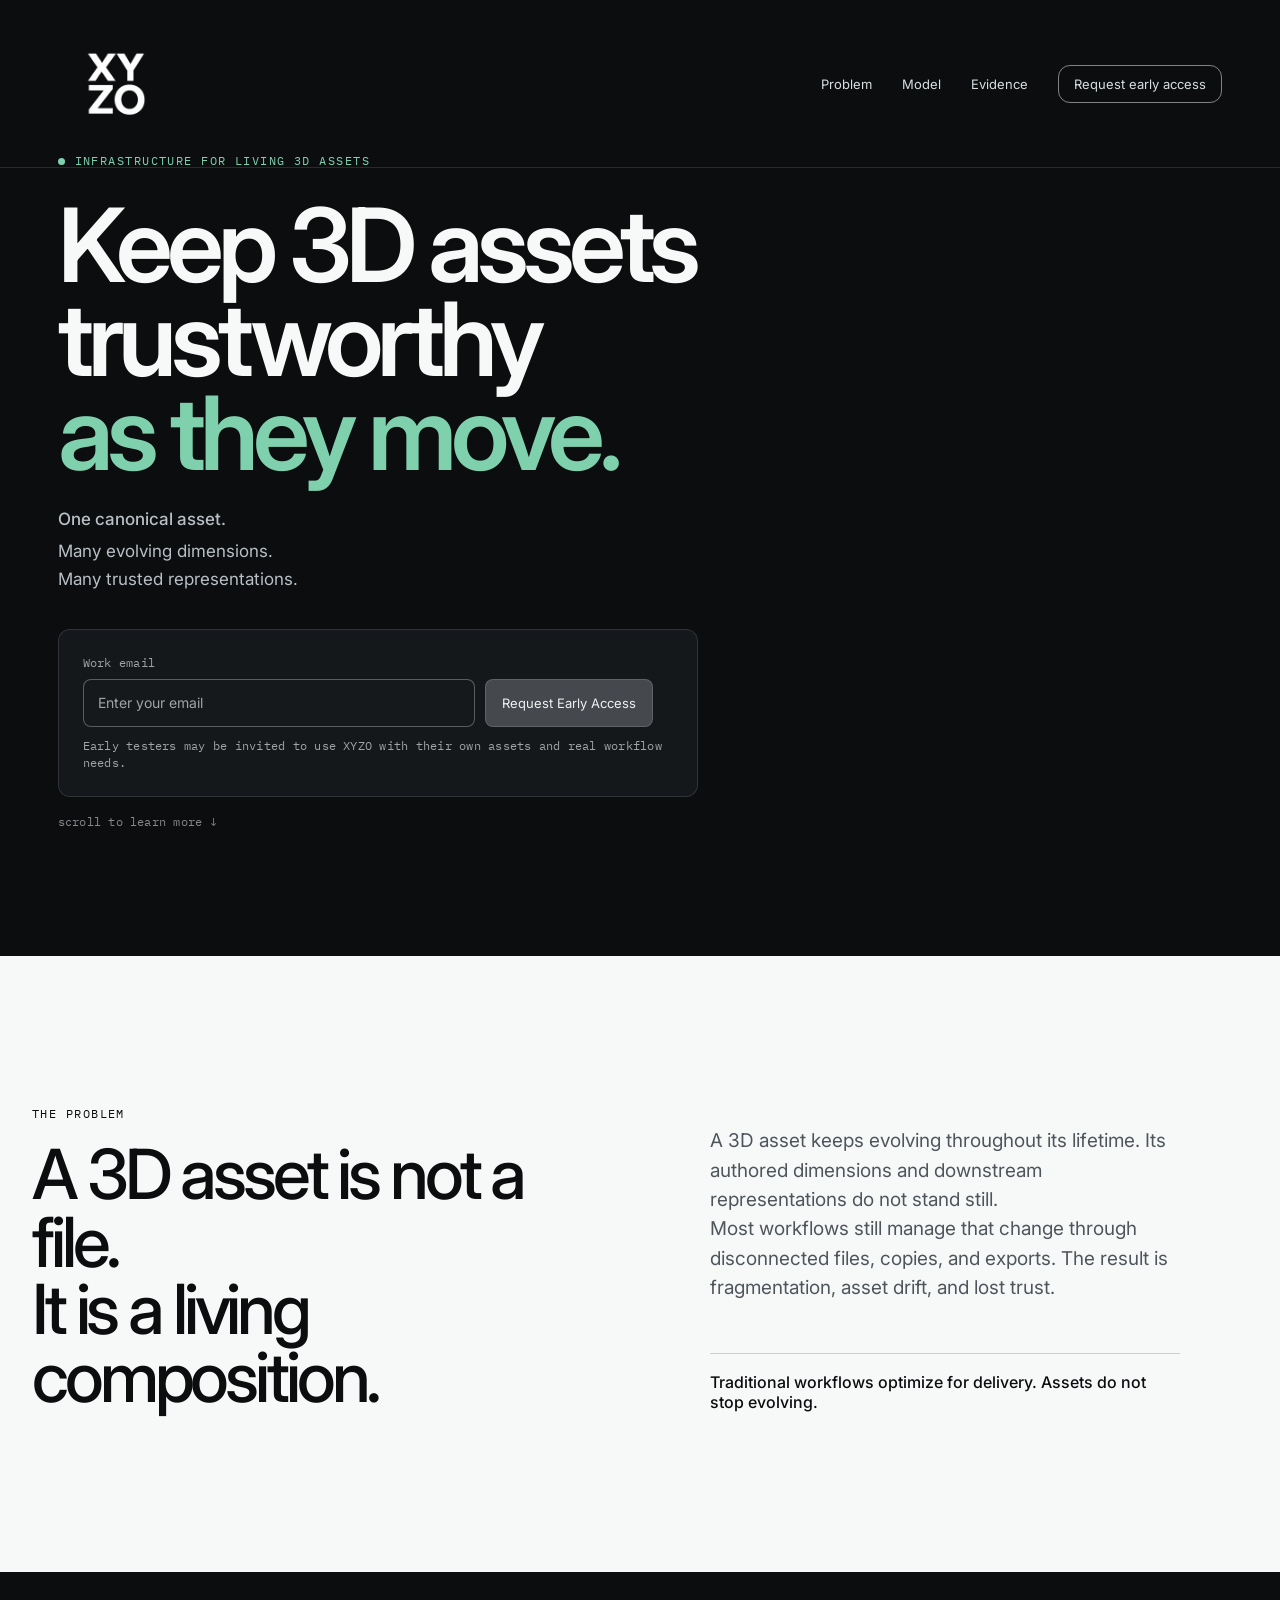
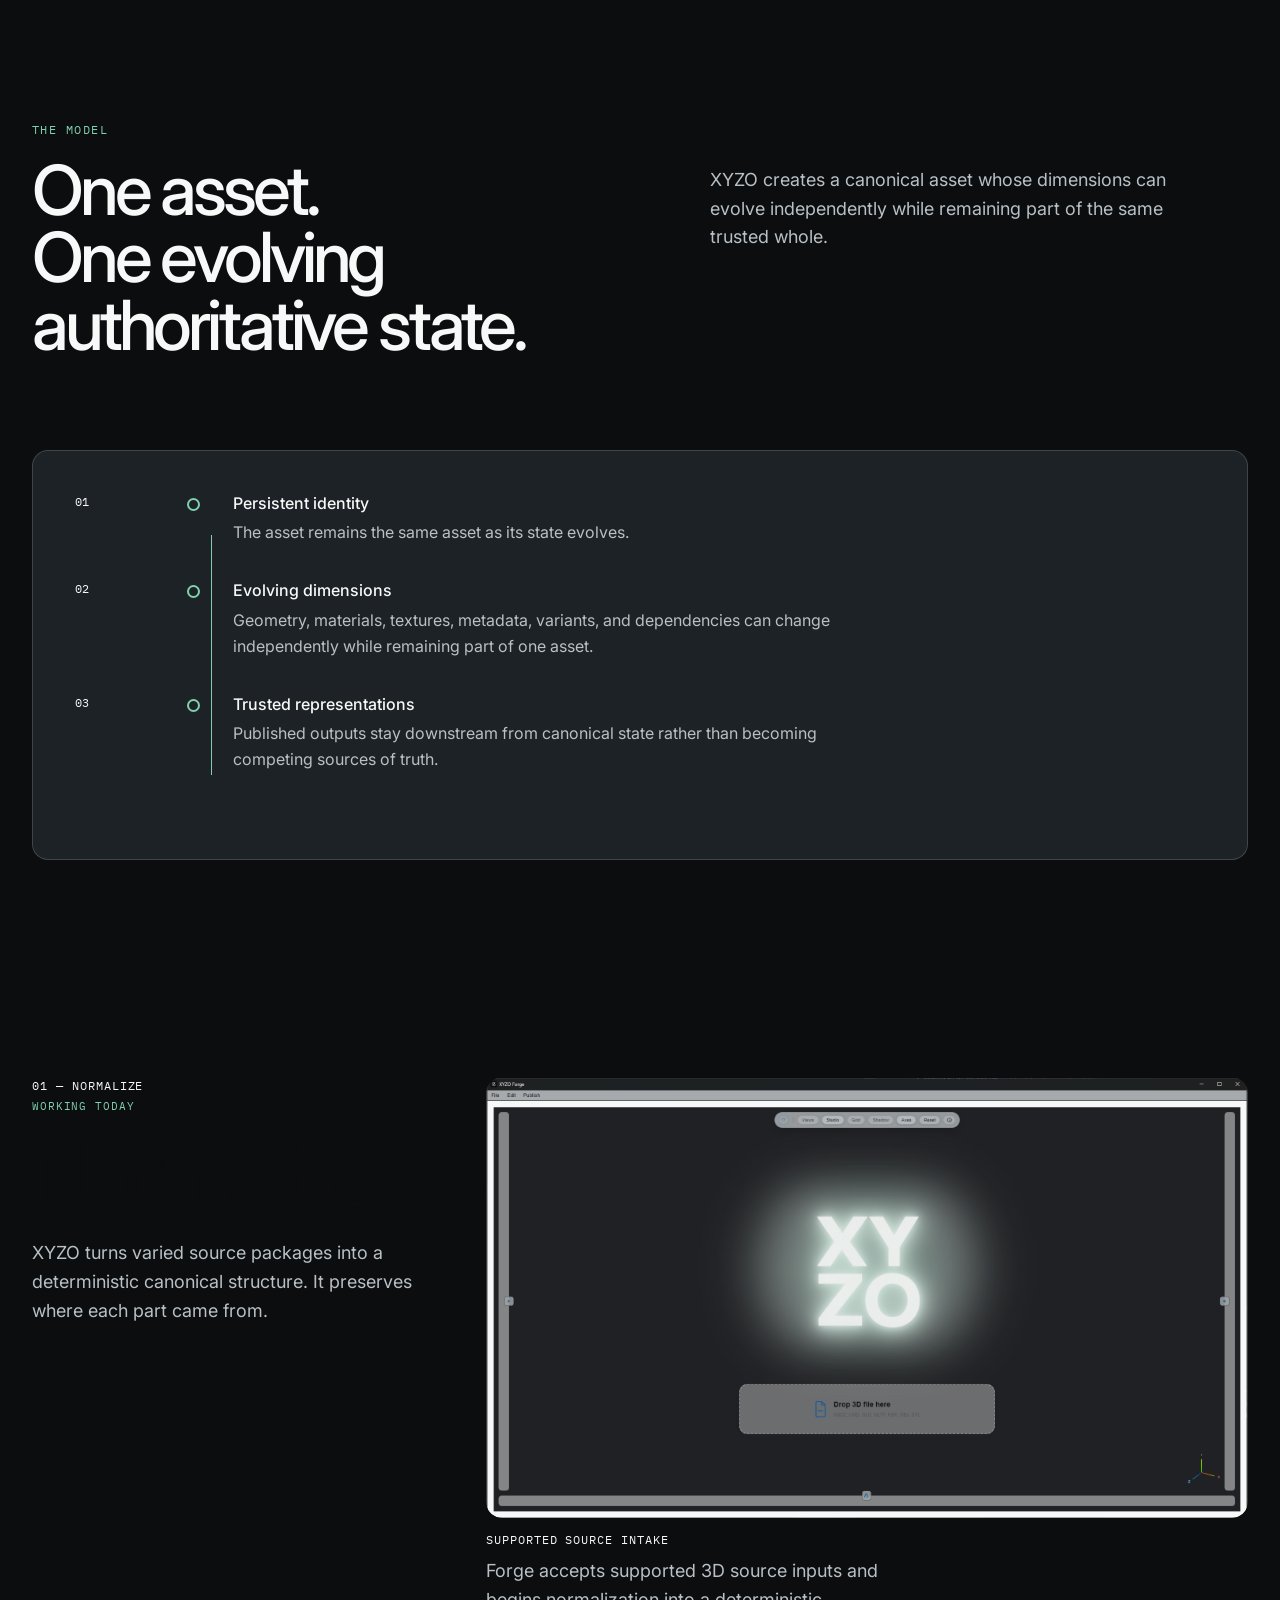
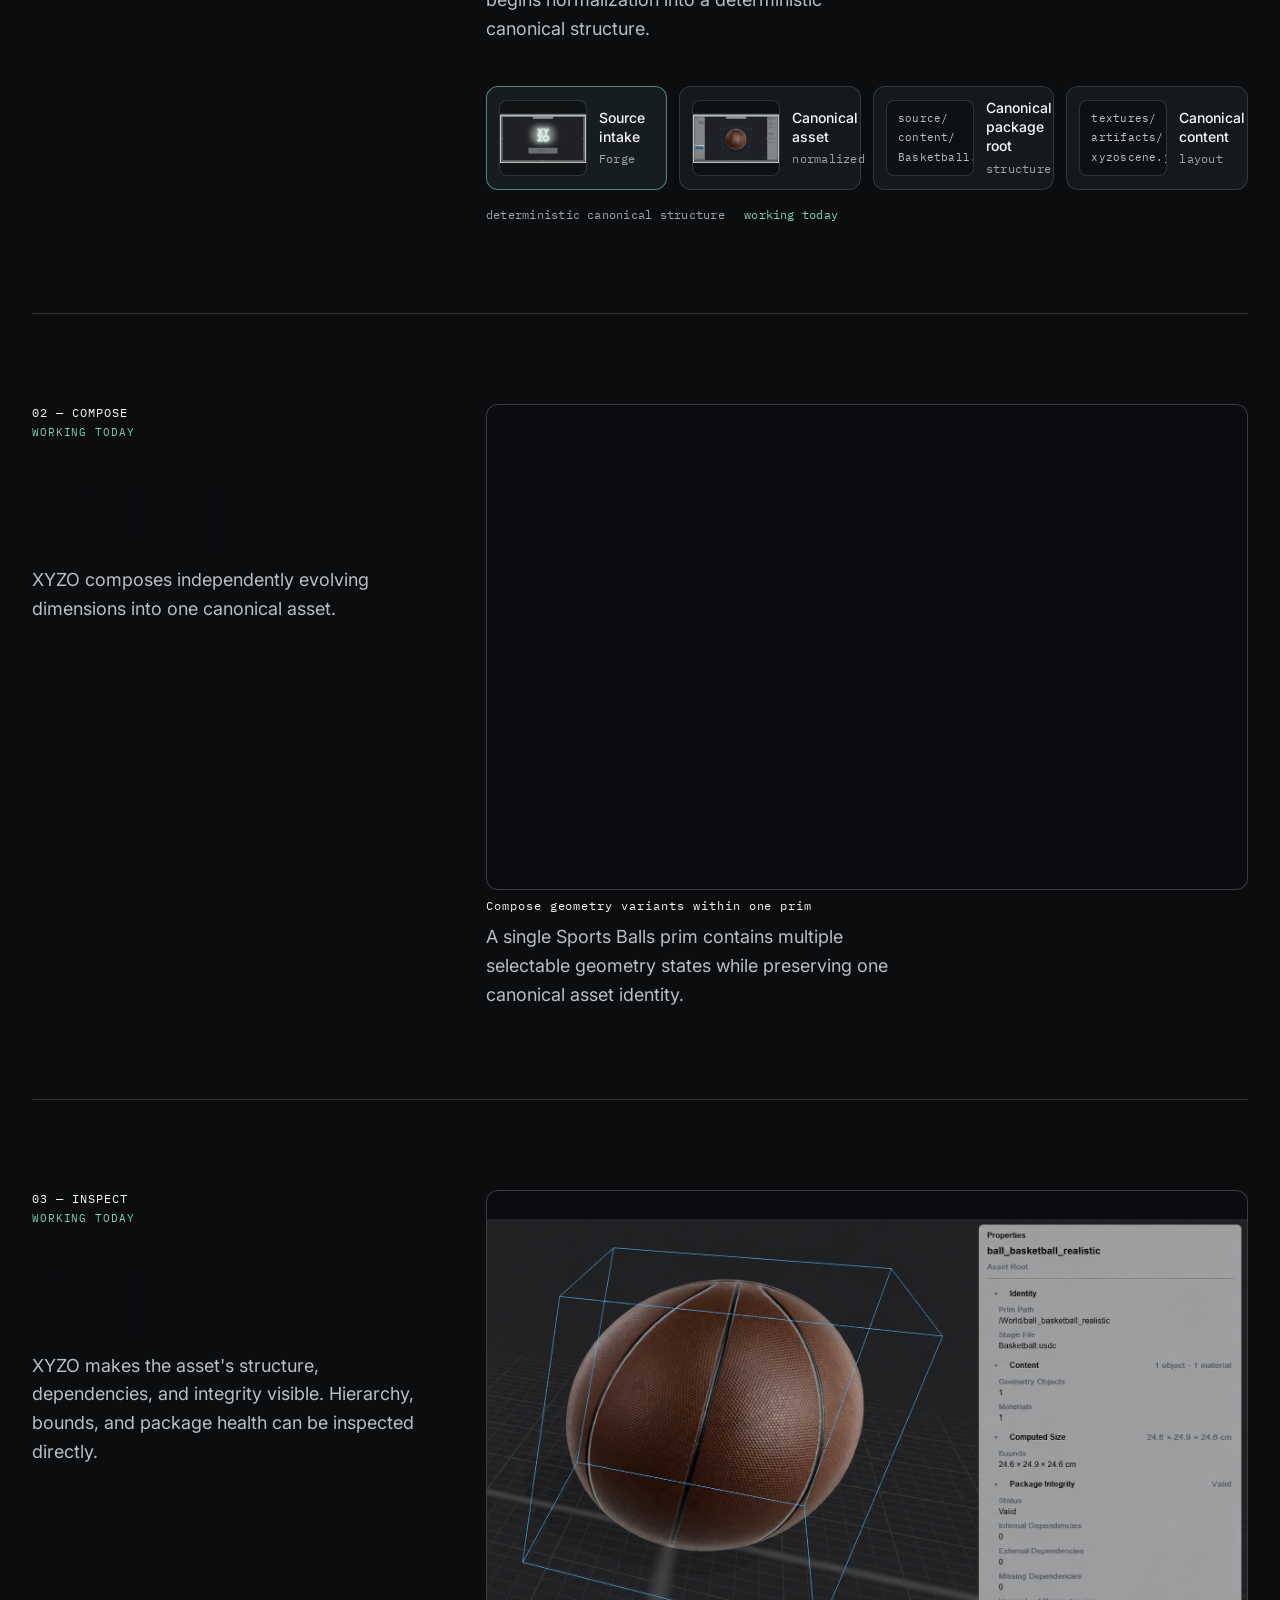
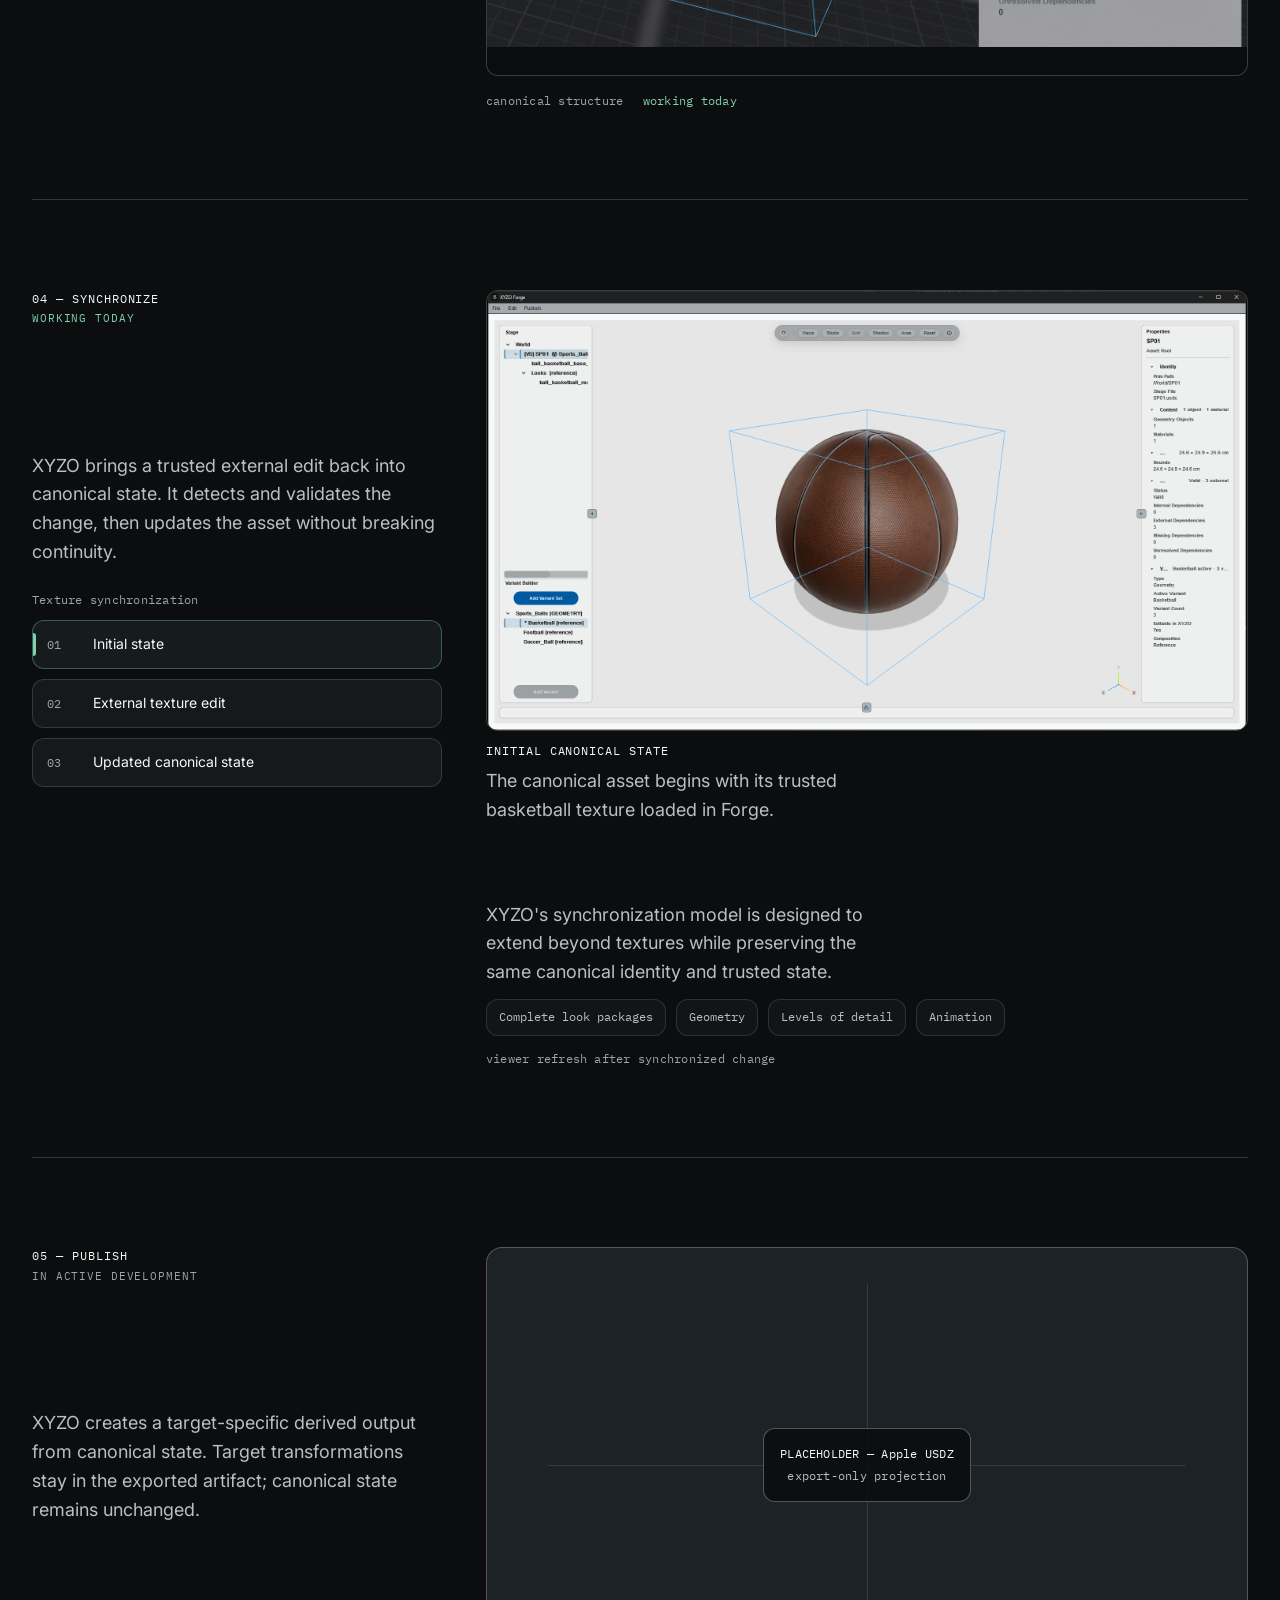
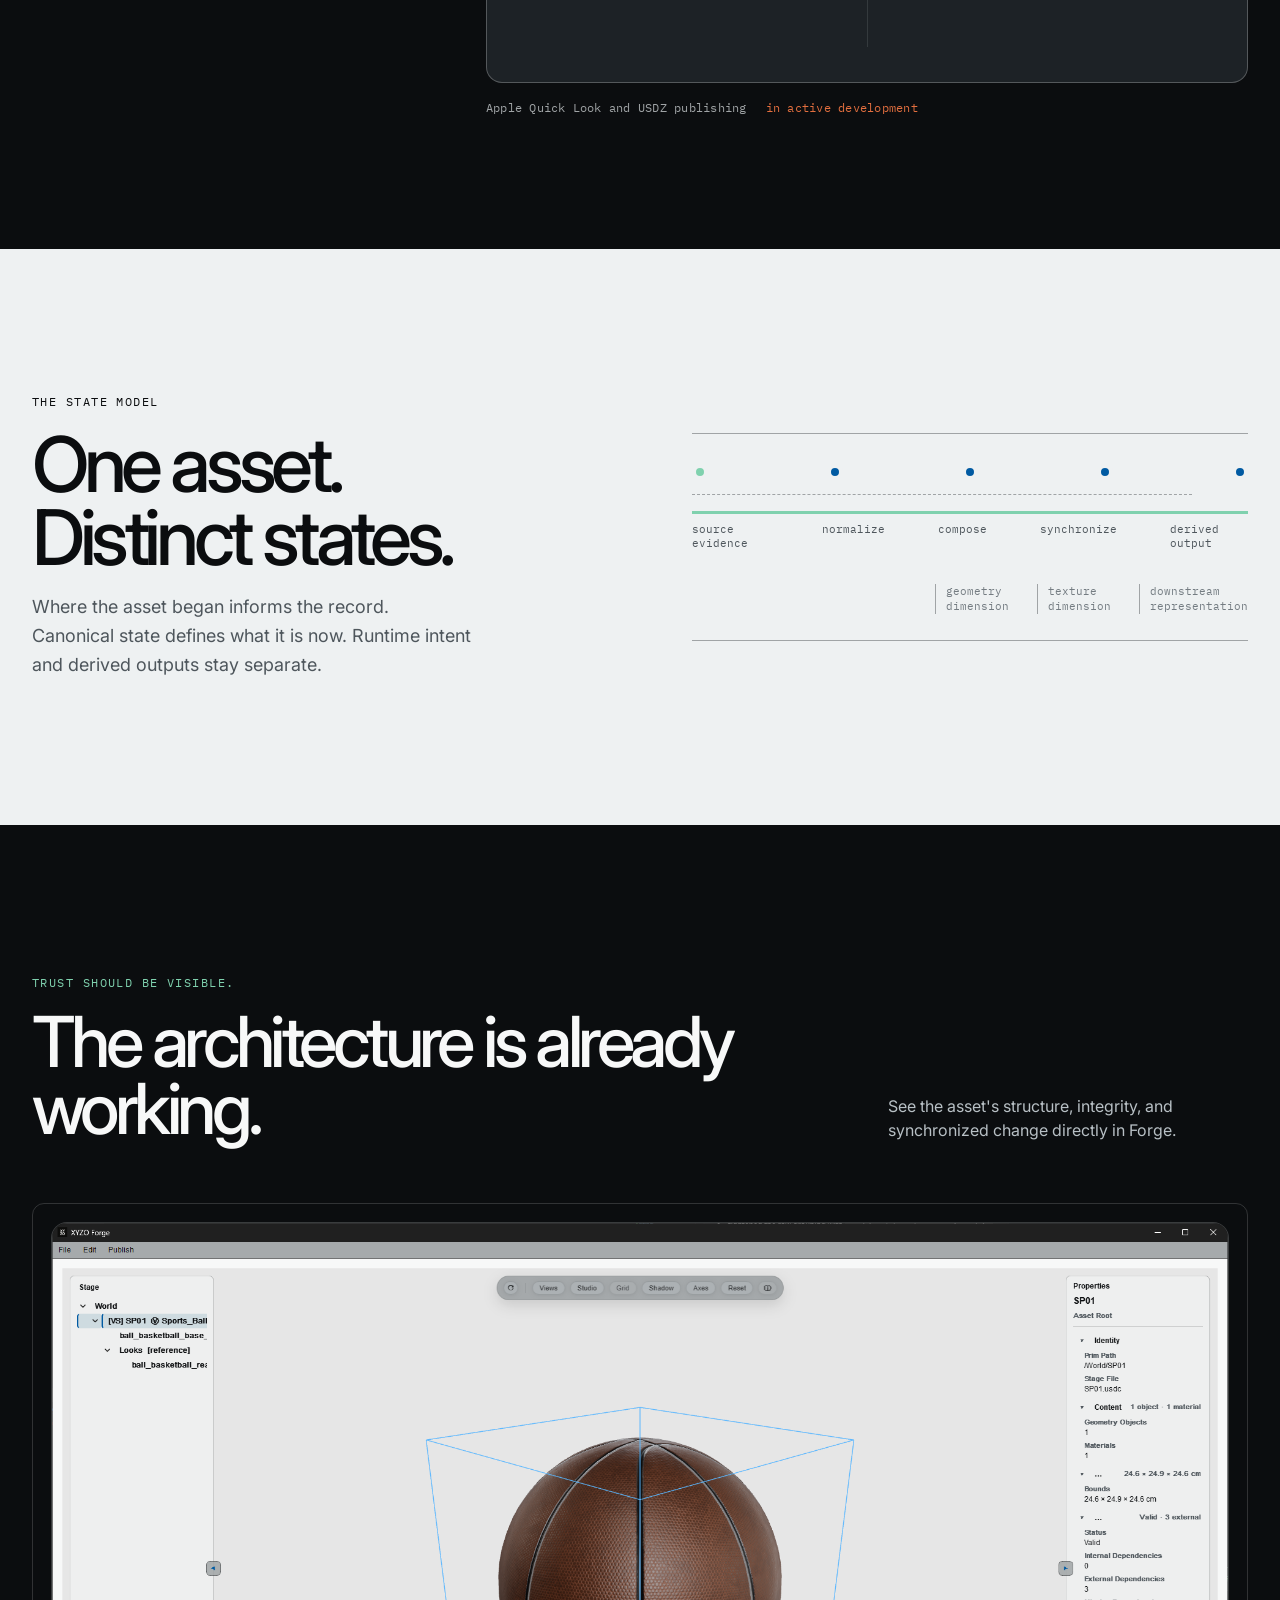
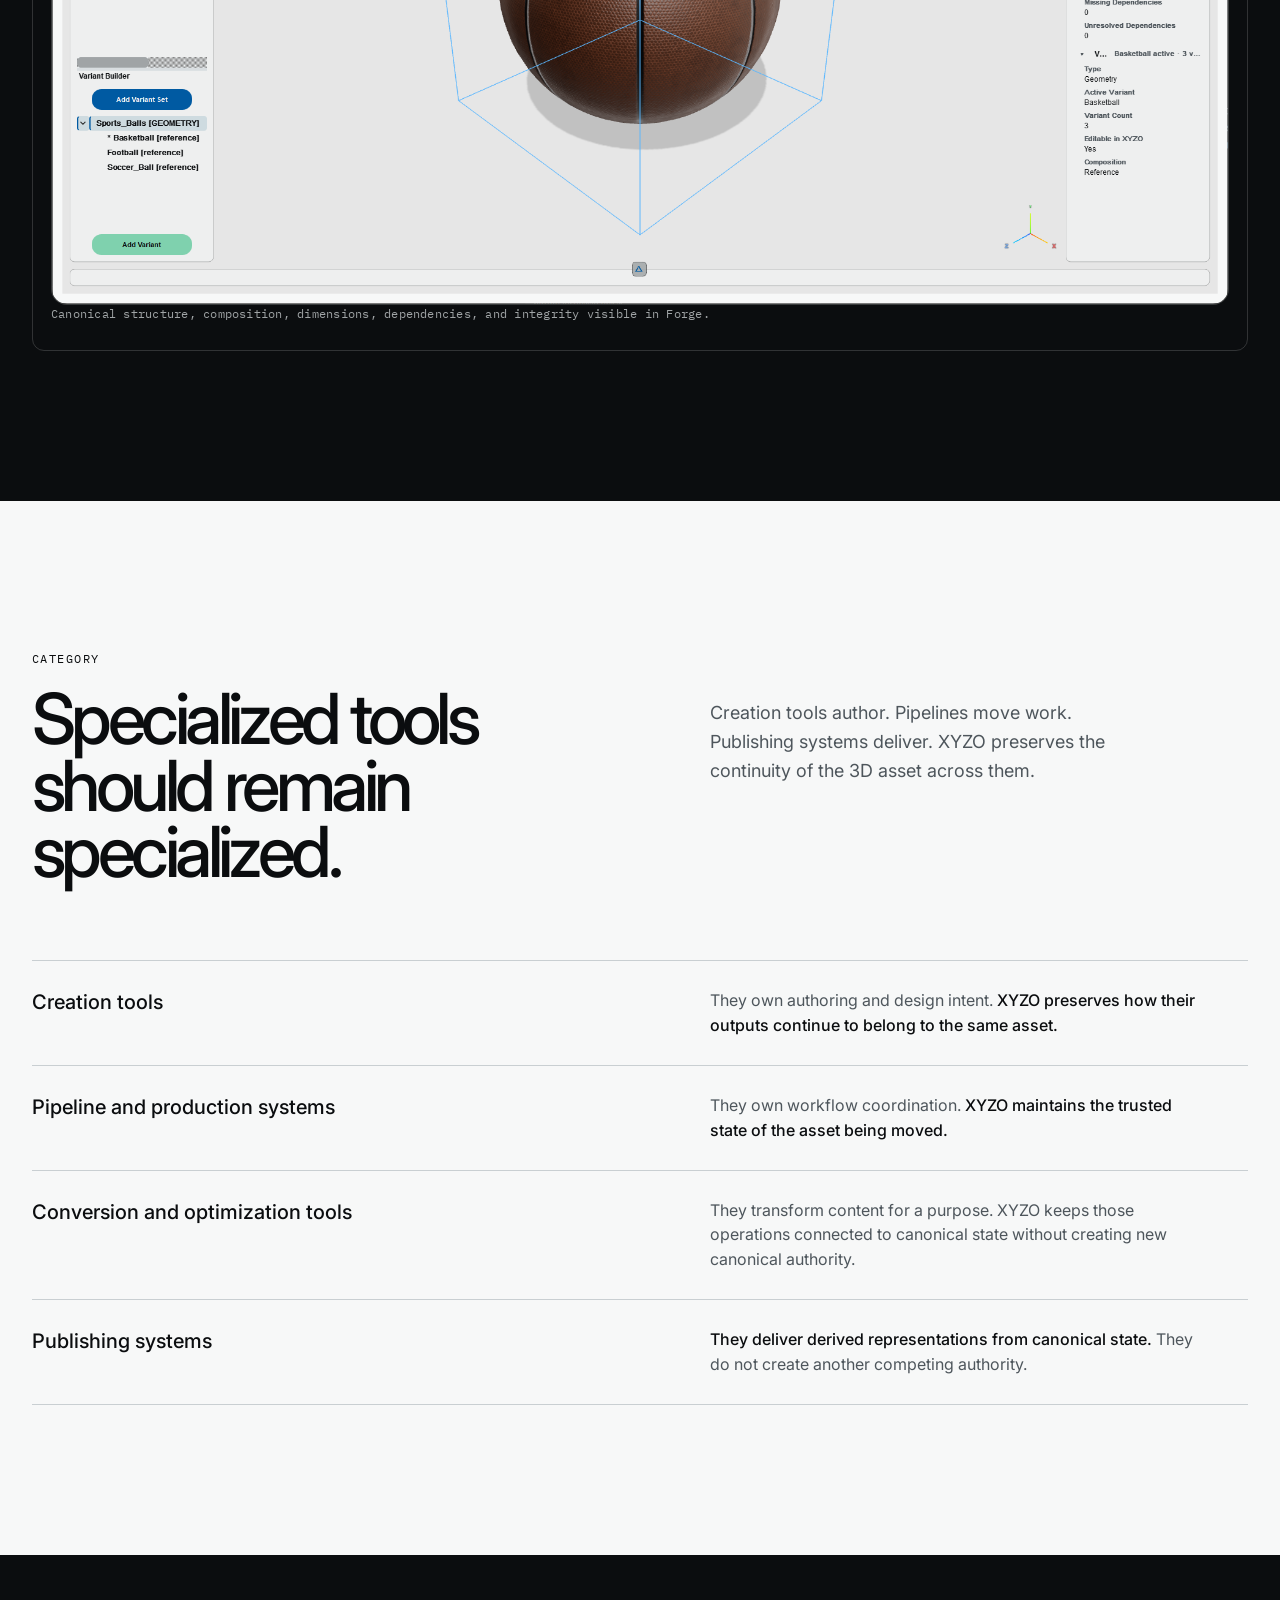
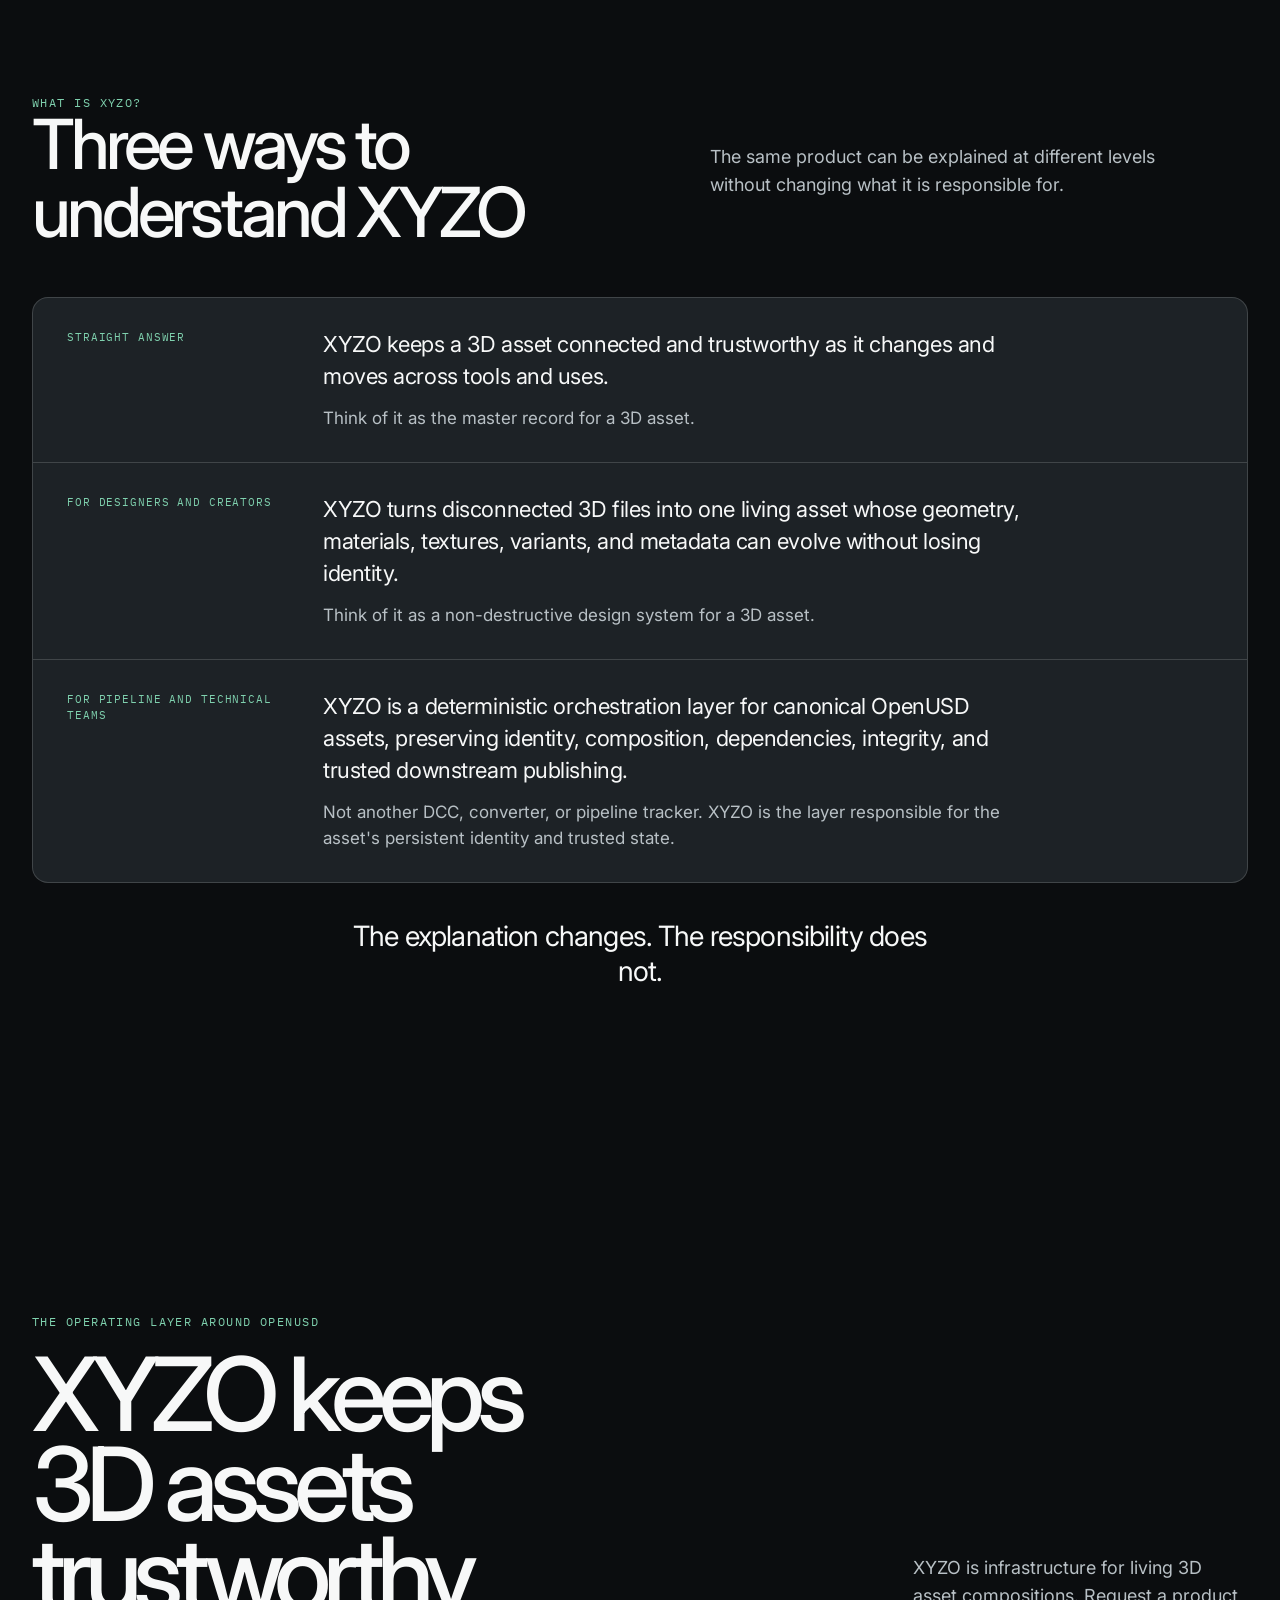
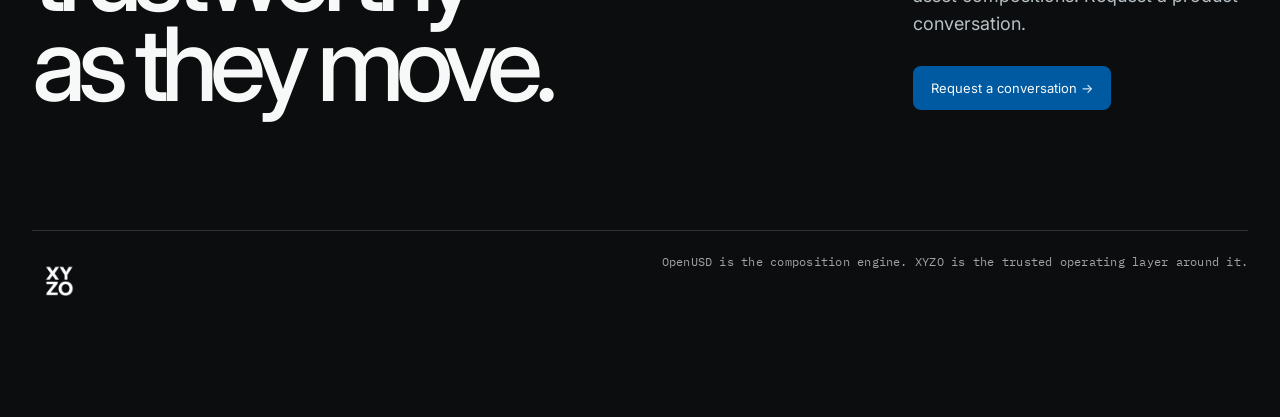
==== commit 3c15c8c6: "added compose film added the compose VS animation the "what is xyzo" simple to complex area" ====
--- a/index.html
+++ b/index.html
@@ -321,6 +321,41 @@
     <section class="category">
       <div class="wrap"><div class="category-intro reveal"><div><div class="eyebrow">Category</div><h2><span class="category-heading-line"><span class="category-heading-pair">Specialized tools</span></span><span class="category-heading-line category-heading-detail"><span class="category-heading-pair">should remain</span> <span class="category-heading-pair">specialized.</span></span></h2></div><p>Creation tools author. Pipelines move work. Publishing systems deliver. XYZO preserves the continuity of the 3D asset across them.</p></div><div class="boundaries reveal"><div class="boundary"><h3>Creation tools</h3><p>They own authoring and design intent. <strong>XYZO preserves how their outputs continue to belong to the same asset.</strong></p></div><div class="boundary"><h3>Pipeline and production systems</h3><p>They own workflow coordination. <strong>XYZO maintains the trusted state of the asset being moved.</strong></p></div><div class="boundary"><h3>Conversion and optimization tools</h3><p>They transform content for a purpose. XYZO keeps those operations connected to canonical state without creating new canonical authority.</p></div><div class="boundary"><h3>Publishing systems</h3><p><strong>They deliver derived representations from canonical state.</strong> They do not create another competing authority.</p></div></div></div>
     </section>
+    <section class="three-ways">
+      <div class="wrap">
+        <div class="three-ways-intro reveal">
+          <div>
+            <div class="eyebrow eyebrow-accent">WHAT IS XYZO?</div>
+            <h2>Three ways to understand XYZO</h2>
+          </div>
+          <p>The same product can be explained at different levels without changing what it is responsible for.</p>
+        </div>
+        <div class="three-ways-list reveal">
+          <div class="three-ways-row">
+            <div class="three-ways-label mono">Straight answer</div>
+            <div class="three-ways-copy">
+              <p class="three-ways-primary">XYZO keeps a 3D asset connected and trustworthy as it changes and moves across tools and uses.</p>
+              <p class="three-ways-secondary">Think of it as the master record for a 3D asset.</p>
+            </div>
+          </div>
+          <div class="three-ways-row">
+            <div class="three-ways-label mono">For designers and creators</div>
+            <div class="three-ways-copy">
+              <p class="three-ways-primary">XYZO turns disconnected 3D files into one living asset whose geometry, materials, textures, variants, and metadata can evolve without losing identity.</p>
+              <p class="three-ways-secondary">Think of it as a non-destructive design system for a 3D asset.</p>
+            </div>
+          </div>
+          <div class="three-ways-row">
+            <div class="three-ways-label mono">For pipeline and technical teams</div>
+            <div class="three-ways-copy">
+              <p class="three-ways-primary">XYZO is a deterministic orchestration layer for canonical OpenUSD assets, preserving identity, composition, dependencies, integrity, and trusted downstream publishing.</p>
+              <p class="three-ways-secondary">Not another DCC, converter, or pipeline tracker. XYZO is the layer responsible for the asset&apos;s persistent identity and trusted state.</p>
+            </div>
+          </div>
+        </div>
+        <p class="three-ways-closing reveal">The explanation changes. The responsibility does not.</p>
+      </div>
+    </section>
     <section class="closing">
       <div class="wrap"><div class="closing-inner reveal"><div><div class="eyebrow eyebrow-accent">The operating layer around OpenUSD</div><h2><span class="closing-heading-line"><span class="closing-heading-pair">XYZO keeps</span> <span class="closing-heading-pair">3D assets</span></span><span class="closing-heading-line closing-heading-detail"><span class="closing-heading-pair">trustworthy</span> <span class="closing-heading-pair">as they move.</span></span></h2></div><div><p>XYZO is infrastructure for living 3D asset compositions. Request a product conversation.</p><a class="action" href="#signup">Request a conversation &#8594;</a></div></div><footer class="footer"><img src="./resources/images/XYZO_Logo_WHITE_Transp.png" alt="XYZO"><span class="mono">OpenUSD is the composition engine. XYZO is the trusted operating layer around it.</span></footer></div>
     </section>
--- a/resources/styles/site.css
+++ b/resources/styles/site.css
@@ -719,6 +719,92 @@
   font-weight: 500;
 }
 
+.three-ways {
+  padding: 140px 0 150px;
+  background: var(--black);
+  color: var(--white);
+}
+
+.three-ways-intro {
+  display: grid;
+  grid-template-columns: 1fr 1fr;
+  gap: 11vw;
+  margin-bottom: 50px;
+}
+
+.three-ways-intro p {
+  max-width: 460px;
+  margin-top: 48px;
+  color: var(--muted);
+  font-size: 18px;
+  line-height: 1.6;
+}
+
+.three-ways h2 {
+  color: var(--white);
+}
+
+.three-ways-list {
+  border: 1px solid var(--line);
+  border-radius: var(--radius-lg);
+  background: var(--graphite);
+  overflow: hidden;
+}
+
+.three-ways-row {
+  display: grid;
+  grid-template-columns: minmax(160px, 220px) minmax(0, 1fr);
+  gap: 36px;
+  padding: 31px 34px;
+  align-items: start;
+}
+
+.three-ways-row + .three-ways-row {
+  border-top: 1px solid var(--line);
+}
+
+.three-ways-label {
+  margin: 0;
+  color: var(--green);
+  font-size: 11px;
+  line-height: 1.5;
+  letter-spacing: 0.08em;
+  text-transform: uppercase;
+}
+
+.three-ways-copy {
+  max-width: 700px;
+}
+
+.three-ways-primary,
+.three-ways-secondary {
+  margin: 0;
+}
+
+.three-ways-primary {
+  color: var(--white);
+  font-size: 22px;
+  line-height: 1.45;
+  letter-spacing: -0.02em;
+}
+
+.three-ways-secondary {
+  margin-top: 12px;
+  color: var(--muted);
+  font-size: 17px;
+  line-height: 1.55;
+}
+
+.three-ways-closing {
+  max-width: 580px;
+  margin: 36px auto 0;
+  color: var(--white);
+  font-size: 28px;
+  line-height: 1.25;
+  letter-spacing: -0.03em;
+  text-align: center;
+}
+
 /* ============================================================
    DIAGRAMS AND EVIDENCE
    ============================================================ */
@@ -1868,6 +1954,14 @@
     margin-top: 30px;
   }
 
+  .three-ways-intro {
+    display: block;
+  }
+
+  .three-ways-intro p {
+    margin-top: 30px;
+  }
+
   .evidence-frame .placeholder {
     min-height: 250px;
     height: 68vw;
@@ -1880,6 +1974,29 @@
   .boundary {
     grid-template-columns: 1fr;
     gap: 12px;
+  }
+
+  .three-ways {
+    padding: 80px 0 105px;
+  }
+
+  .three-ways-row {
+    grid-template-columns: 1fr;
+    gap: 14px;
+    padding: 24px 22px;
+  }
+
+  .three-ways-primary {
+    font-size: 20px;
+  }
+
+  .three-ways-secondary {
+    font-size: 16px;
+  }
+
+  .three-ways-closing {
+    max-width: 14ch;
+    font-size: 24px;
   }
 
   .closing {
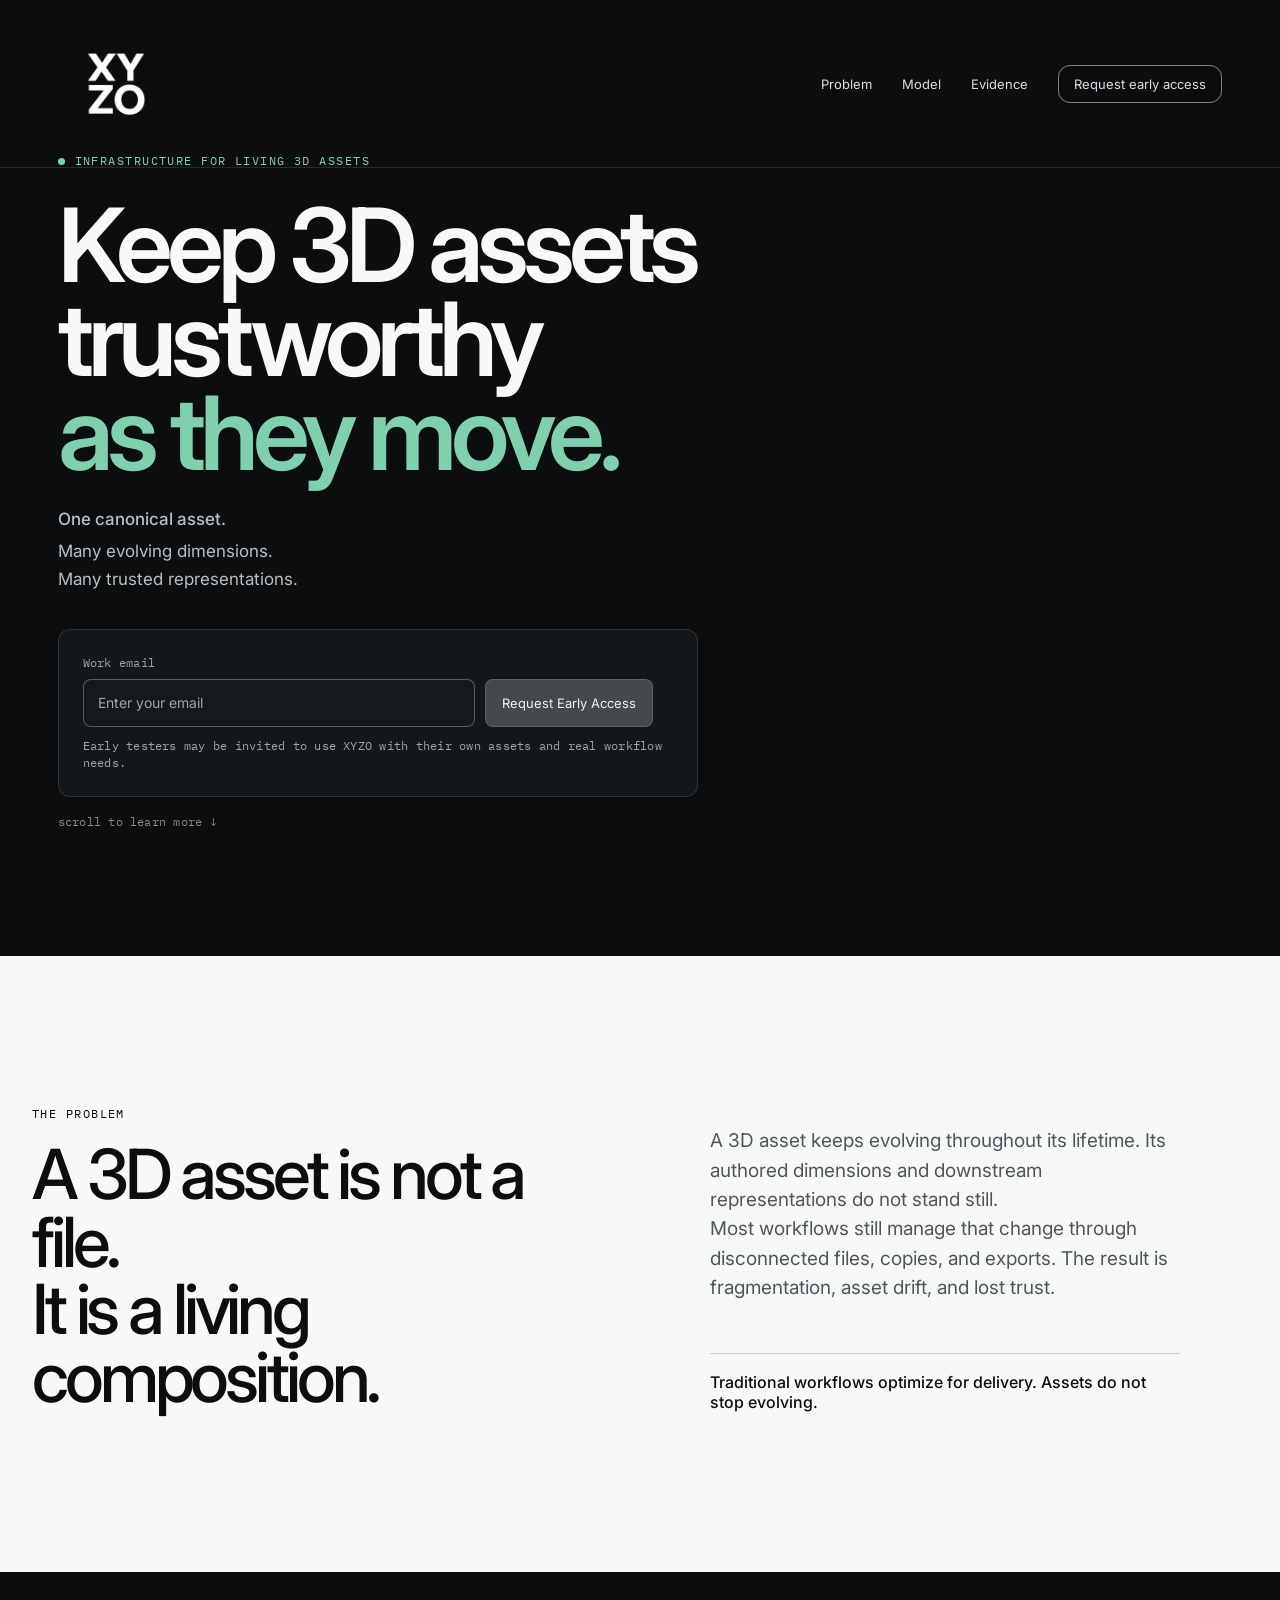
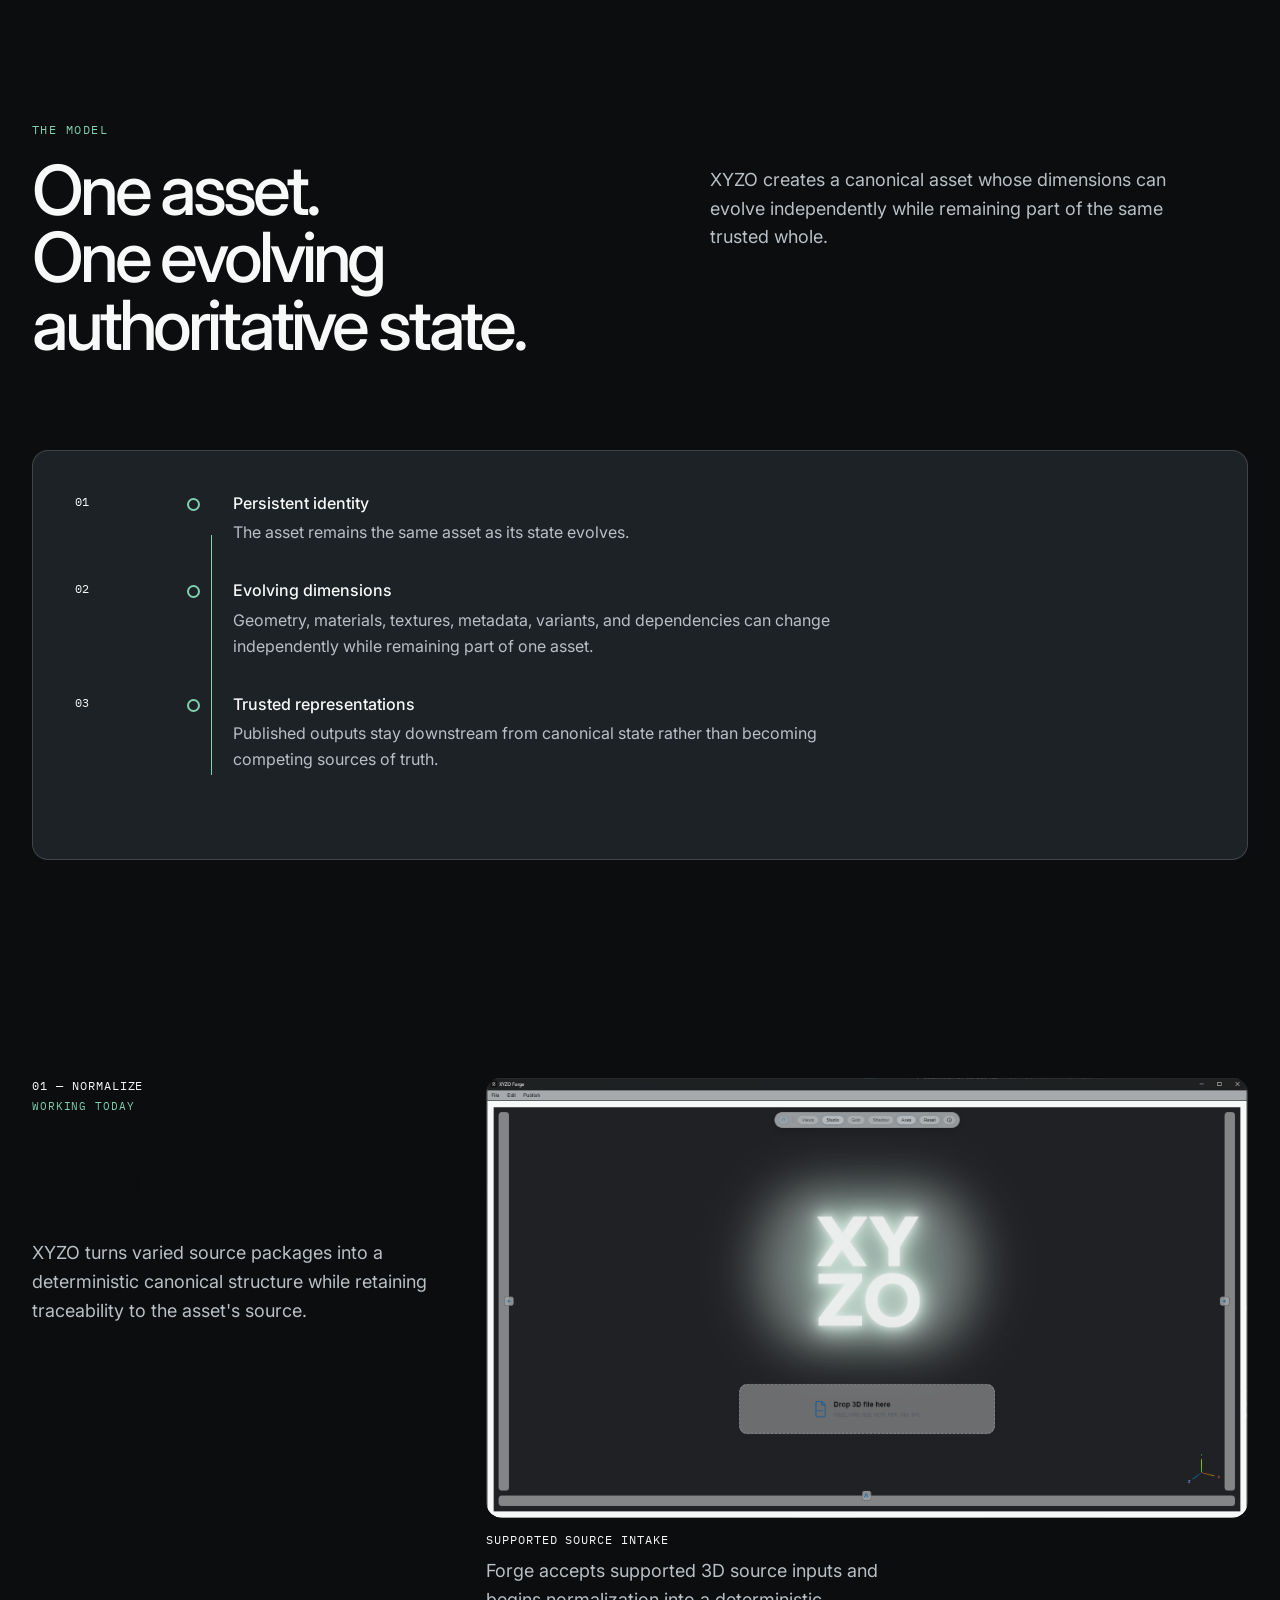
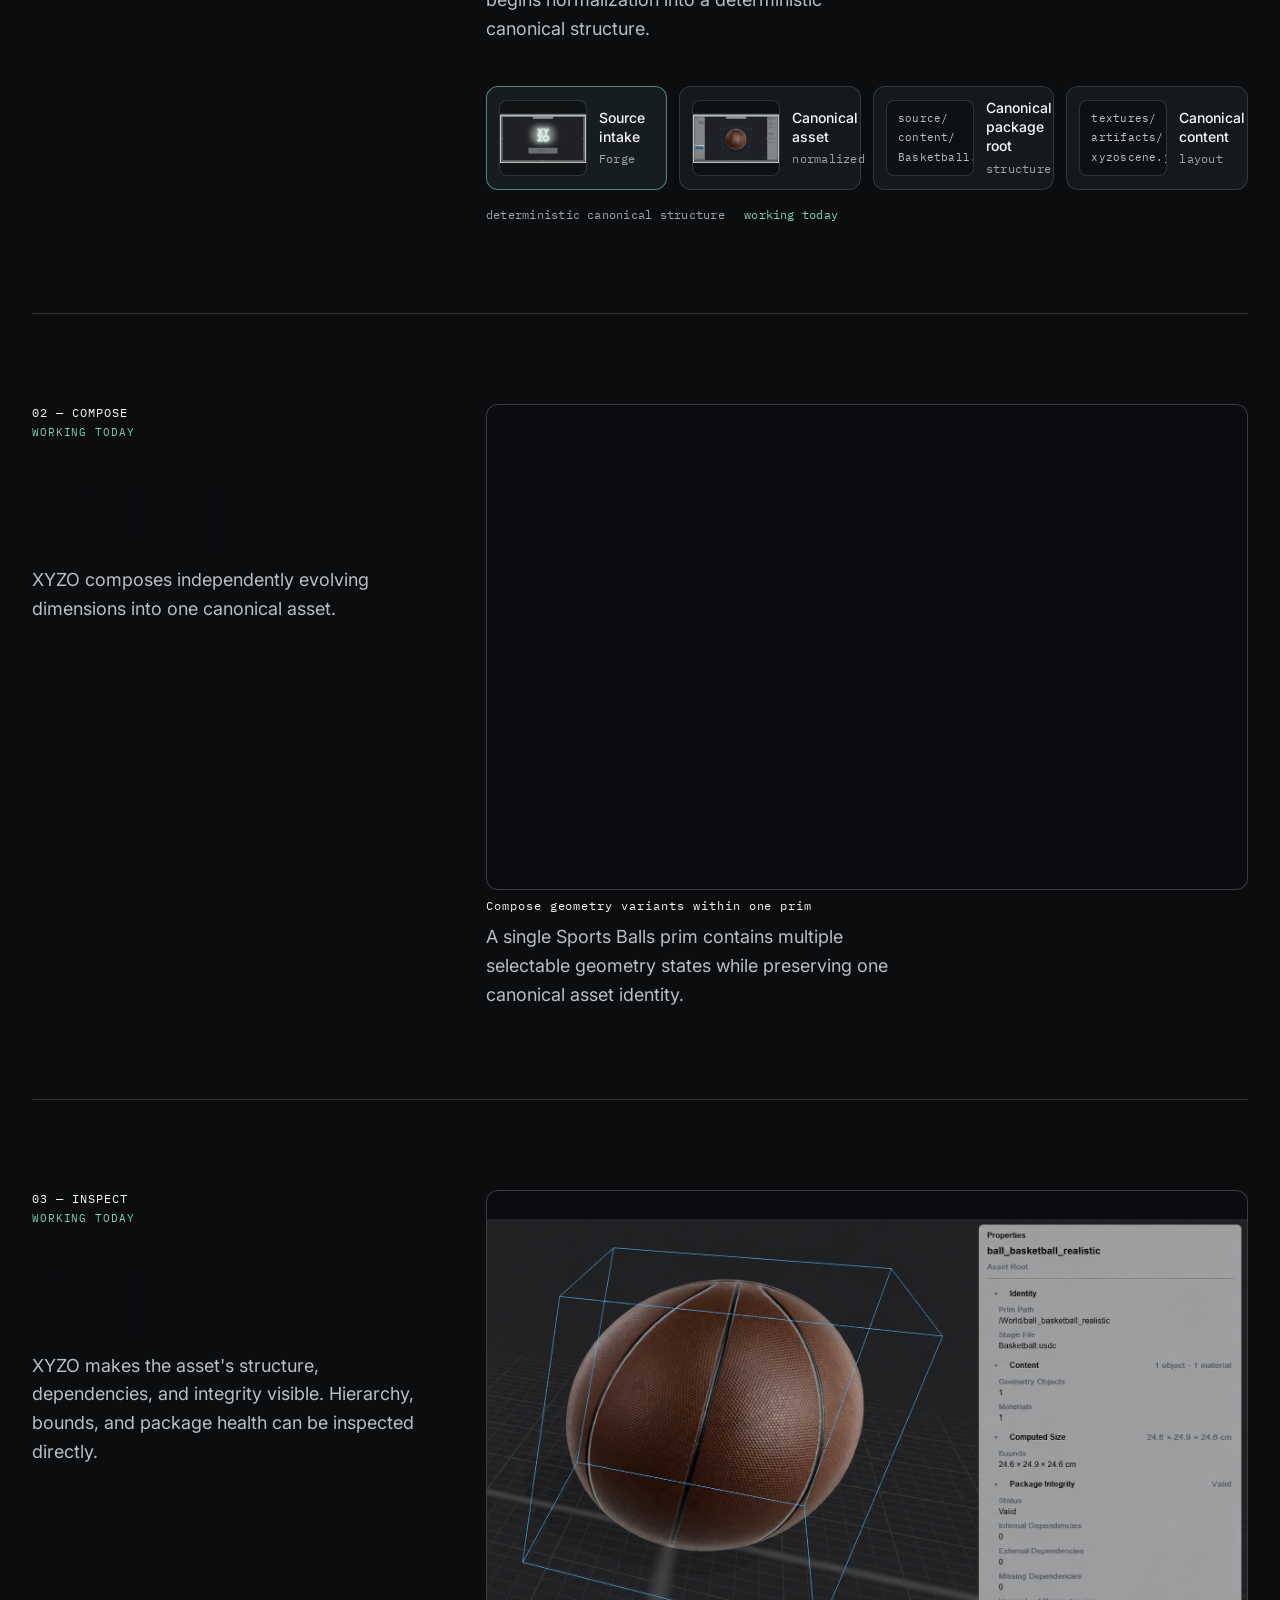
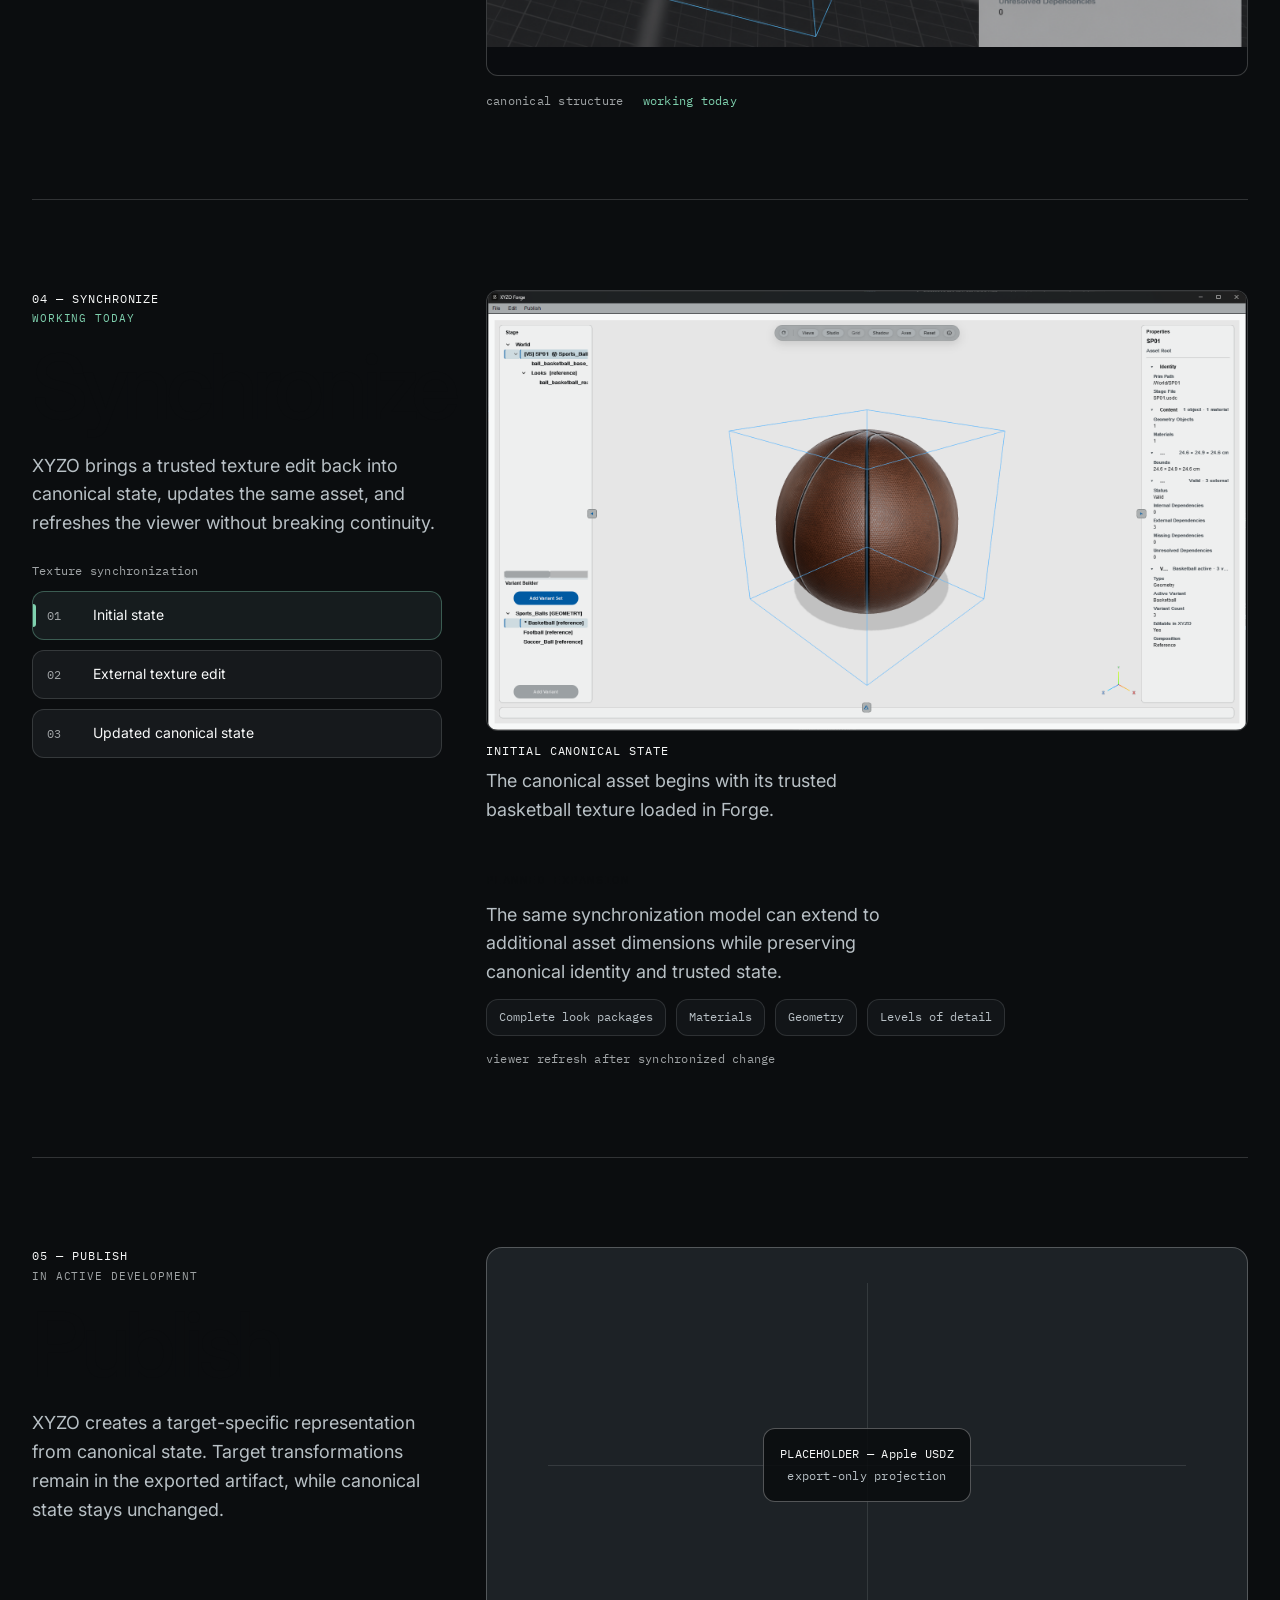
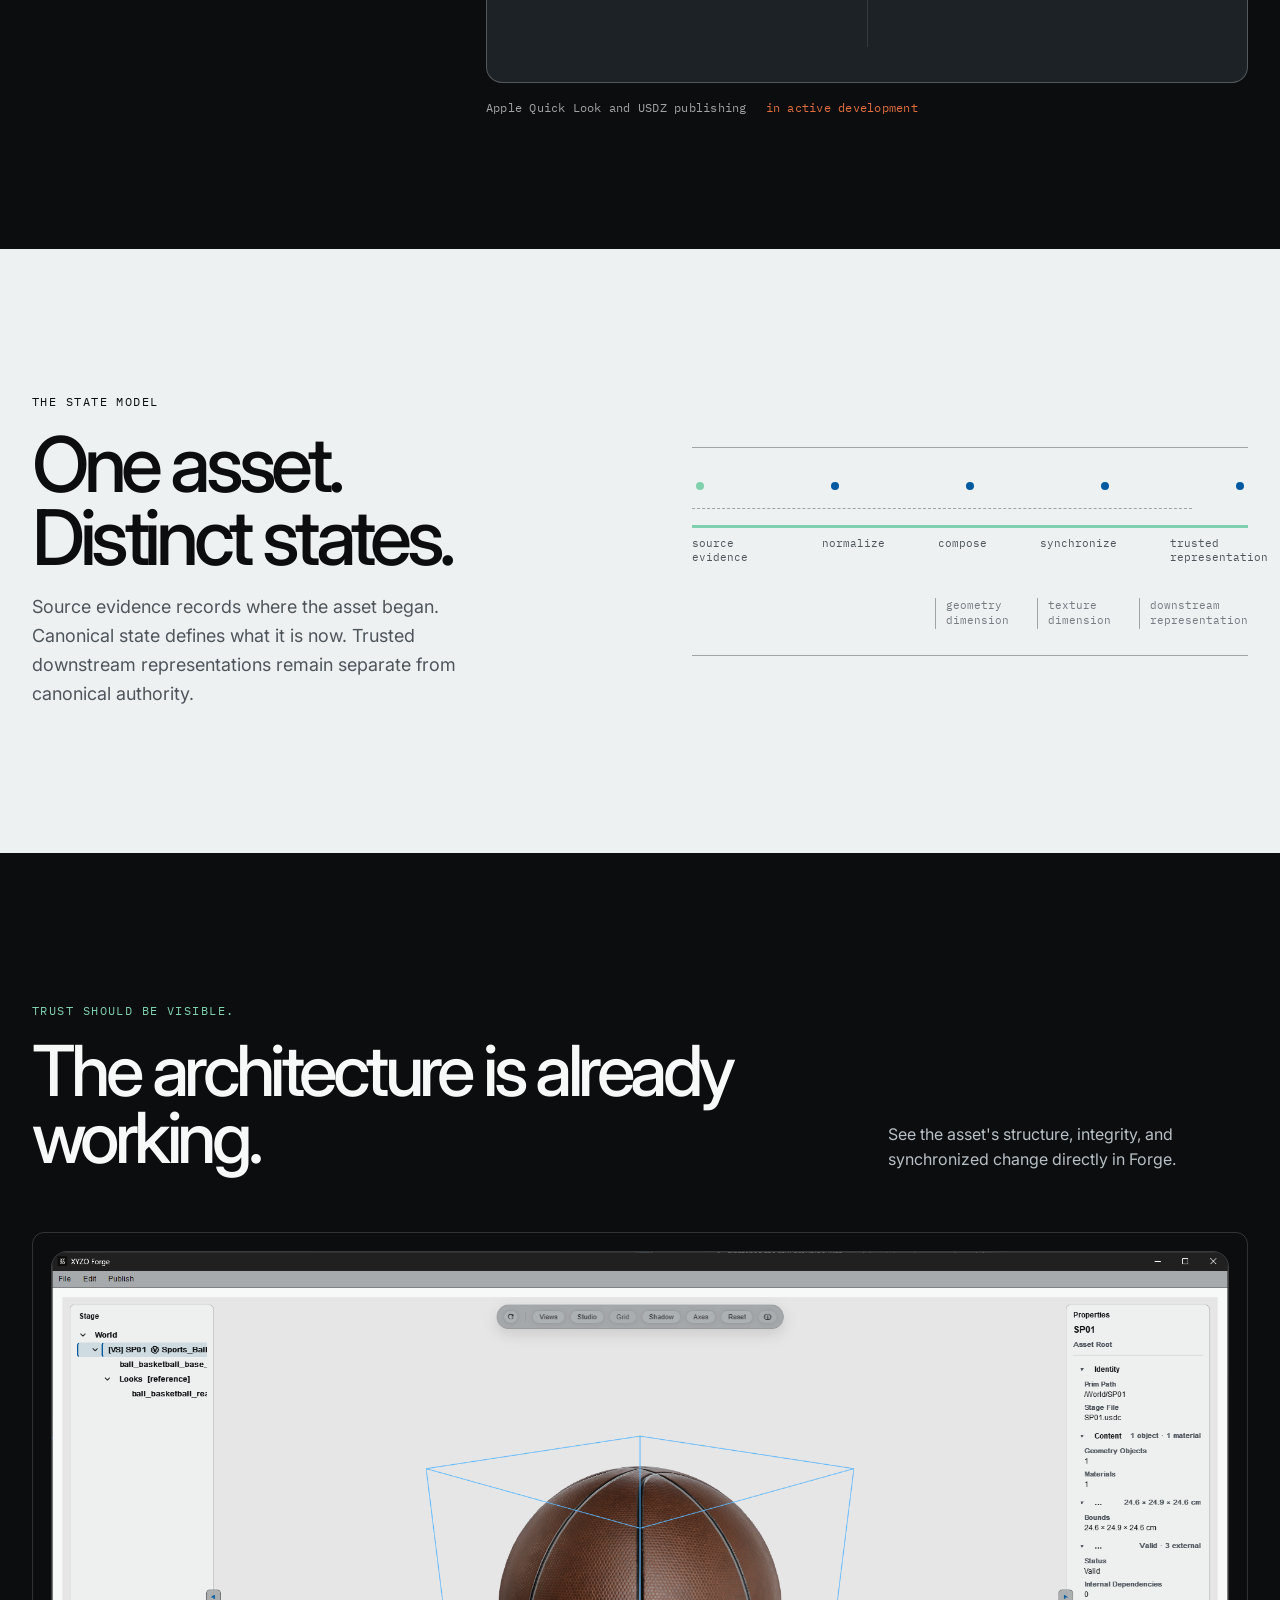
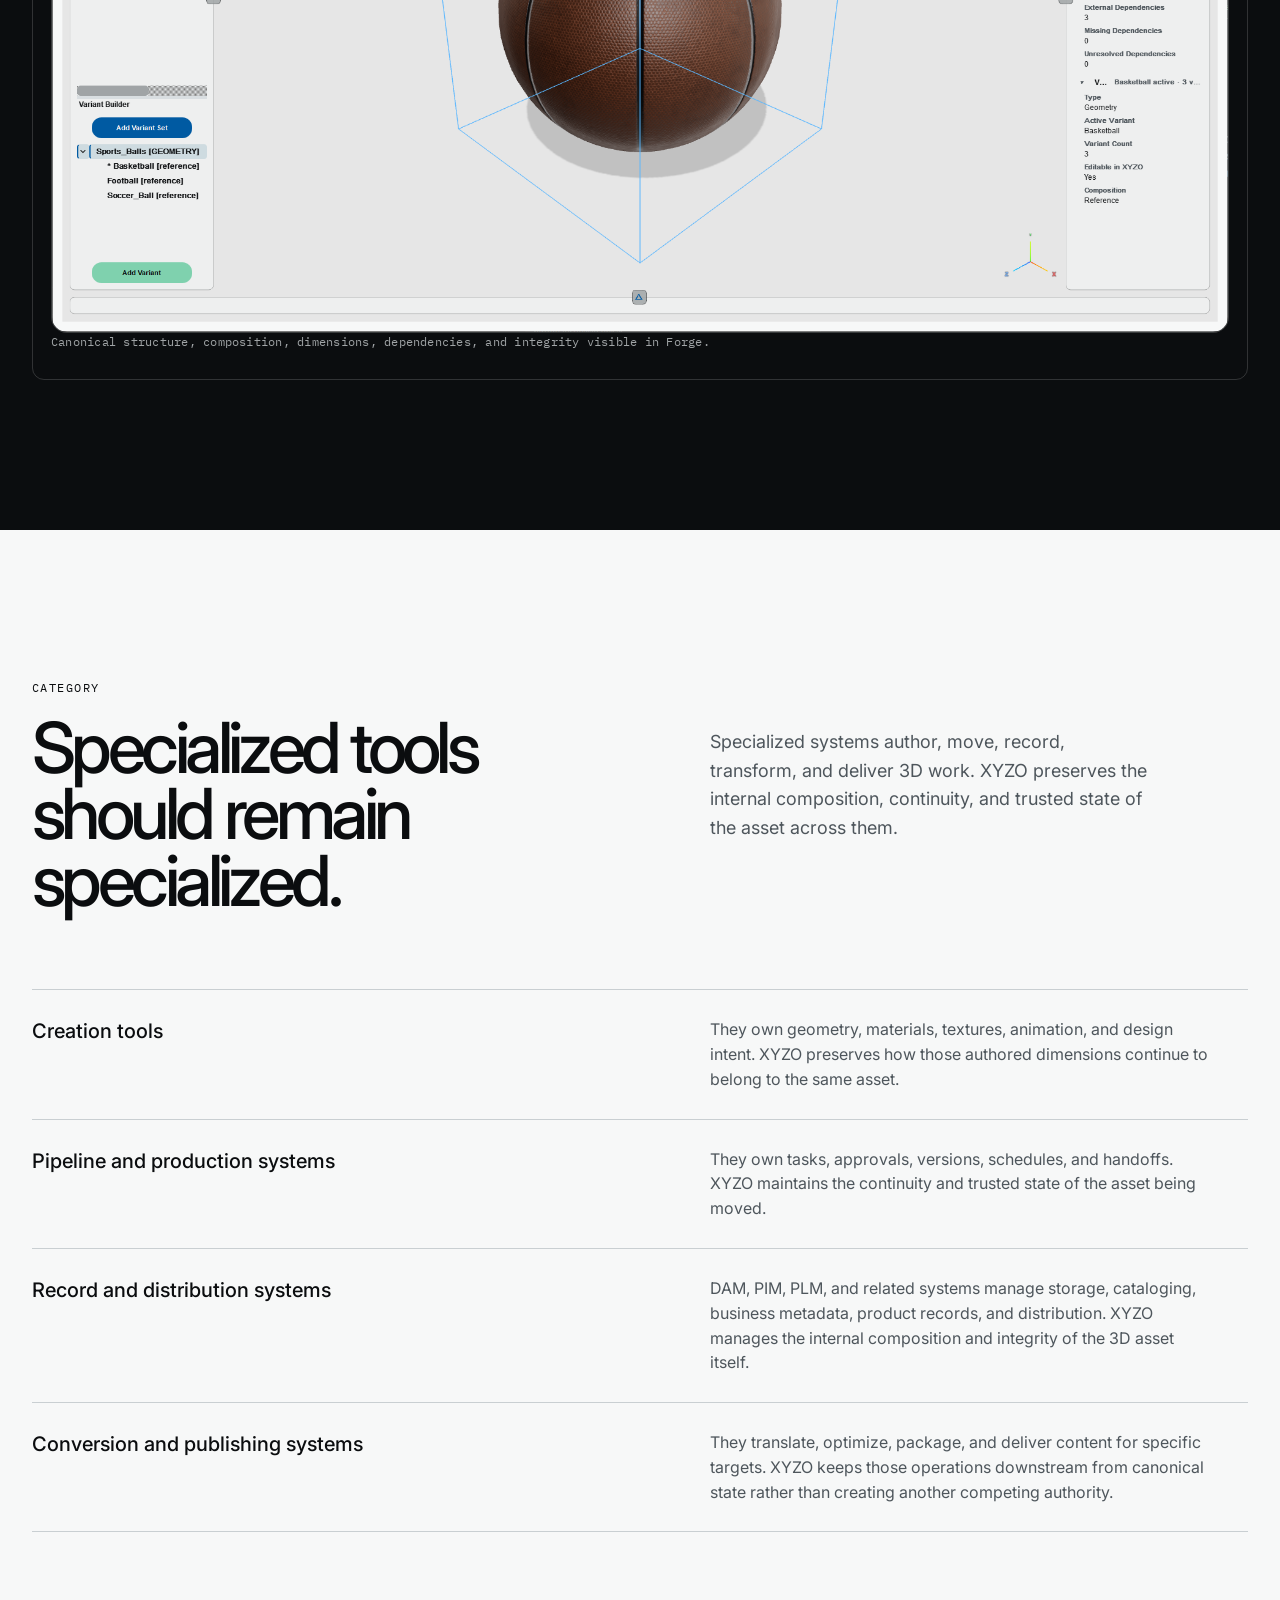
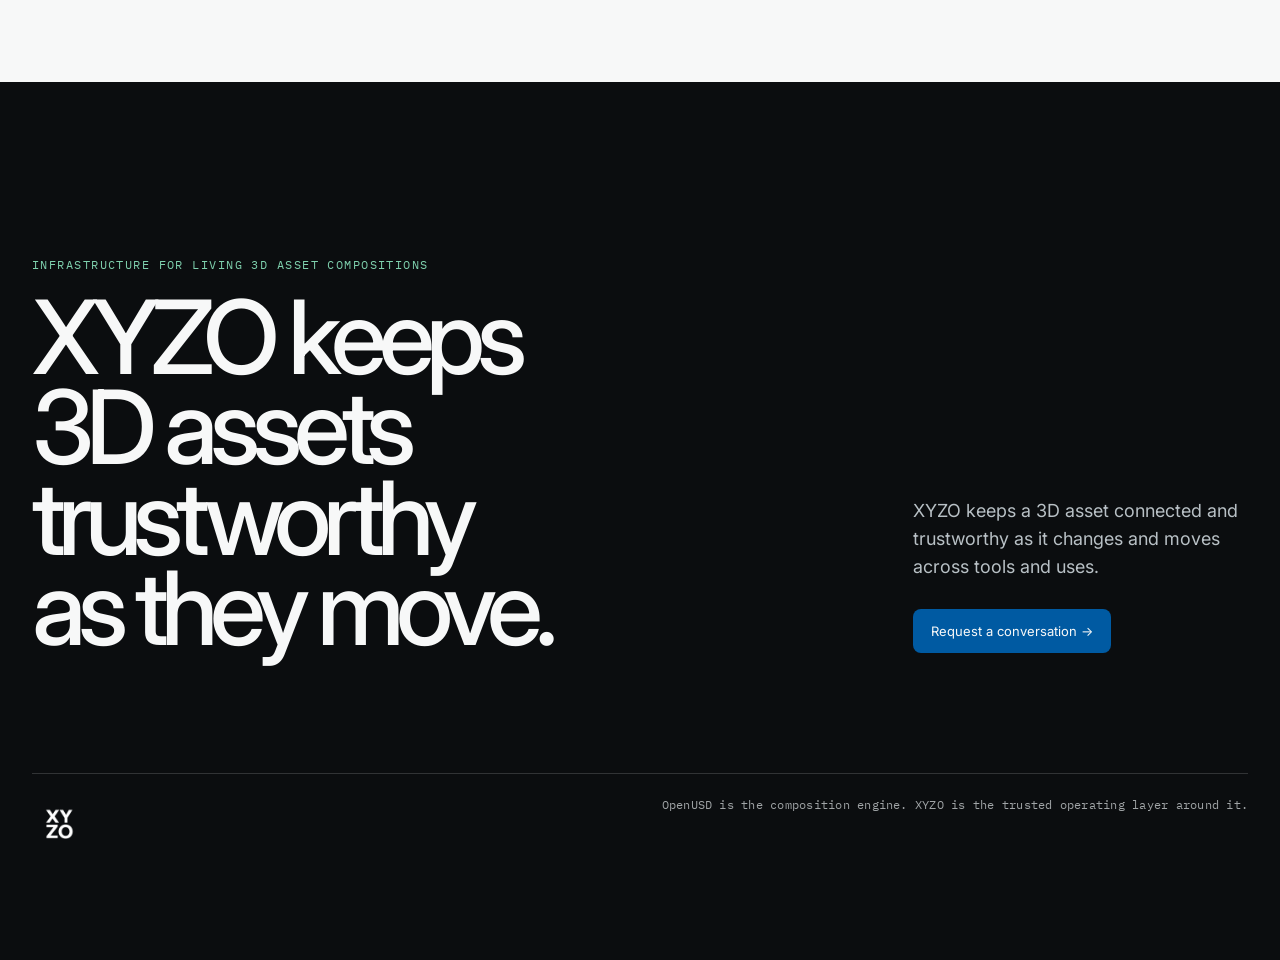
==== commit 0e74990c: "Align homepage narrative with final XYZO positioning - Update homepage language to match the final F" ====
--- a/index.html
+++ b/index.html
@@ -3,14 +3,14 @@
 <head>
   <meta charset="UTF-8" />
   <meta name="viewport" content="width=device-width, initial-scale=1.0" />
-  <title>XYZO | Infrastructure for Living 3D Assets</title>
+  <title>XYZO | Infrastructure for Living 3D Asset Compositions</title>
   <link rel="icon" href="/favicon.ico" sizes="any">
   <link rel="icon" type="image/png" sizes="32x32" href="/favicon-32x32.png">
   <link rel="icon" type="image/png" sizes="16x16" href="/favicon-16x16.png">
   <link rel="apple-touch-icon" sizes="180x180" href="/apple-touch-icon.png">
   <link rel="manifest" href="/site.webmanifest">
   <meta name="theme-color" content="#0B0D0F">
-  <meta name="description" content="XYZO keeps living 3D assets connected and trustworthy as their geometry, materials, textures, variants, metadata, and dependencies evolve across tools and downstream uses.">
+  <meta name="description" content="XYZO keeps 3D assets connected and trustworthy as their geometry, materials, textures, variants, metadata, and dependencies evolve across tools and downstream uses.">
   <!-- Inter typeface -->
   <link rel="preconnect" href="https://fonts.googleapis.com">
   <link rel="preconnect" href="https://fonts.gstatic.com" crossorigin>
@@ -69,7 +69,7 @@
               <div class="stage-status mono">WORKING TODAY</div>
             </div>
             <h2>Normalize</h2>
-            <p>XYZO turns varied source packages into a deterministic canonical structure. It preserves where each part came from.</p>
+            <p>XYZO turns varied source packages into a deterministic canonical structure while retaining traceability to the asset&apos;s source.</p>
           </div>
           <div class="stage-media">
             <div class="normalize-gallery" data-normalize-gallery>
@@ -244,7 +244,7 @@
               <div class="stage-status mono">WORKING TODAY</div>
             </div>
             <h2>Synchronize</h2>
-            <p>XYZO brings a trusted external edit back into canonical state. It detects and validates the change, then updates the asset without breaking continuity.</p>
+            <p>XYZO brings a trusted texture edit back into canonical state, updates the same asset, and refreshes the viewer without breaking continuity.</p>
             <div class="sync-gallery-nav">
               <div class="sync-gallery-label mono">Texture synchronization</div>
               <div class="sync-gallery-controls" aria-label="Synchronization evidence states">
@@ -285,12 +285,12 @@
             </div>
             <div class="sync-gallery-expansion" aria-label="Planned synchronization expansion">
               <div class="eyebrow">PLANNED EXPANSION</div>
-              <p class="sync-gallery-expansion-description">XYZO's synchronization model is designed to extend beyond textures while preserving the same canonical identity and trusted state.</p>
+              <p class="sync-gallery-expansion-description">The same synchronization model can extend to additional asset dimensions while preserving canonical identity and trusted state.</p>
               <div class="sync-gallery-expansion-items">
                 <span class="sync-gallery-expansion-item">Complete look packages</span>
+                <span class="sync-gallery-expansion-item">Materials</span>
                 <span class="sync-gallery-expansion-item">Geometry</span>
                 <span class="sync-gallery-expansion-item">Levels of detail</span>
-                <span class="sync-gallery-expansion-item">Animation</span>
               </div>
             </div>
             <div class="caption mono">viewer refresh after synchronized change</div>
@@ -303,7 +303,7 @@
               <div class="stage-status stage-status-dev mono">IN ACTIVE DEVELOPMENT</div>
             </div>
             <h2>Publish</h2>
-            <p>XYZO creates a target-specific derived output from canonical state. Target transformations stay in the exported artifact; canonical state remains unchanged.</p>
+            <p>XYZO creates a target-specific representation from canonical state. Target transformations remain in the exported artifact, while canonical state stays unchanged.</p>
           </div>
           <div class="stage-media">
             <div class="placeholder"><div class="placeholder-label mono"><strong>PLACEHOLDER &mdash; Apple USDZ</strong>export-only projection</div></div>
@@ -313,51 +313,16 @@
       </div>
     </section>
     <section class="interlude">
-      <div class="wrap interlude-inner reveal"><div><div class="eyebrow">The state model</div><h2><span class="state-heading-line">One asset.</span><span class="state-heading-line"><span class="state-heading-pair">Distinct states.</span></span></h2><p>Where the asset began informs the record. Canonical state defines what it is now. Runtime intent and derived outputs stay separate.</p></div><div class="timeline" aria-label="Summary timeline diagram"><div class="timeline-origin"></div><div class="timeline-main"></div><div class="timeline-node"><span class="node"></span><span class="node"></span><span class="node"></span><span class="node"></span><span class="node"></span></div><div class="timeline-labels"><span>source evidence</span><span>normalize</span><span>compose</span><span>synchronize</span><span>derived output</span></div><div class="branches"><span class="branch">geometry<br>dimension</span><span class="branch">texture<br>dimension</span><span class="branch">downstream<br>representation</span></div></div></div>
+      <div class="wrap interlude-inner reveal"><div><div class="eyebrow">The state model</div><h2><span class="state-heading-line">One asset.</span><span class="state-heading-line"><span class="state-heading-pair">Distinct states.</span></span></h2><p>Source evidence records where the asset began. Canonical state defines what it is now. Trusted downstream representations remain separate from canonical authority.</p></div><div class="timeline" aria-label="Summary timeline diagram"><div class="timeline-origin"></div><div class="timeline-main"></div><div class="timeline-node"><span class="node"></span><span class="node"></span><span class="node"></span><span class="node"></span><span class="node"></span></div><div class="timeline-labels"><span>source evidence</span><span>normalize</span><span>compose</span><span>synchronize</span><span>trusted representation</span></div><div class="branches"><span class="branch">geometry<br>dimension</span><span class="branch">texture<br>dimension</span><span class="branch">downstream<br>representation</span></div></div></div>
     </section>
     <section class="evidence" id="evidence">
       <div class="wrap"><div class="evidence-head reveal"><div><div class="eyebrow eyebrow-accent">Trust should be visible.</div><h2>The architecture is already working.</h2></div><p>See the asset&apos;s structure, integrity, and synchronized change directly in Forge.</p></div><div class="evidence-frame reveal"><figure class="product-evidence product-evidence-feature"><div class="product-evidence-frame"><img class="product-evidence-image" src="./resources/images/evidence/xyzo-evidence-forge-inspection-desktop.png" alt="XYZO Forge showing a canonical basketball asset with Stage hierarchy, Variant Builder, computed bounds, package integrity, dependencies, and asset properties" width="1922" height="1112" loading="lazy" decoding="async"></div><figcaption class="product-evidence-caption mono">Canonical structure, composition, dimensions, dependencies, and integrity visible in Forge.</figcaption></figure></div></div>
     </section>
     <section class="category">
-      <div class="wrap"><div class="category-intro reveal"><div><div class="eyebrow">Category</div><h2><span class="category-heading-line"><span class="category-heading-pair">Specialized tools</span></span><span class="category-heading-line category-heading-detail"><span class="category-heading-pair">should remain</span> <span class="category-heading-pair">specialized.</span></span></h2></div><p>Creation tools author. Pipelines move work. Publishing systems deliver. XYZO preserves the continuity of the 3D asset across them.</p></div><div class="boundaries reveal"><div class="boundary"><h3>Creation tools</h3><p>They own authoring and design intent. <strong>XYZO preserves how their outputs continue to belong to the same asset.</strong></p></div><div class="boundary"><h3>Pipeline and production systems</h3><p>They own workflow coordination. <strong>XYZO maintains the trusted state of the asset being moved.</strong></p></div><div class="boundary"><h3>Conversion and optimization tools</h3><p>They transform content for a purpose. XYZO keeps those operations connected to canonical state without creating new canonical authority.</p></div><div class="boundary"><h3>Publishing systems</h3><p><strong>They deliver derived representations from canonical state.</strong> They do not create another competing authority.</p></div></div></div>
-    </section>
-    <section class="three-ways">
-      <div class="wrap">
-        <div class="three-ways-intro reveal">
-          <div>
-            <div class="eyebrow eyebrow-accent">WHAT IS XYZO?</div>
-            <h2>Three ways to understand XYZO</h2>
-          </div>
-          <p>The same product can be explained at different levels without changing what it is responsible for.</p>
-        </div>
-        <div class="three-ways-list reveal">
-          <div class="three-ways-row">
-            <div class="three-ways-label mono">Straight answer</div>
-            <div class="three-ways-copy">
-              <p class="three-ways-primary">XYZO keeps a 3D asset connected and trustworthy as it changes and moves across tools and uses.</p>
-              <p class="three-ways-secondary">Think of it as the master record for a 3D asset.</p>
-            </div>
-          </div>
-          <div class="three-ways-row">
-            <div class="three-ways-label mono">For designers and creators</div>
-            <div class="three-ways-copy">
-              <p class="three-ways-primary">XYZO turns disconnected 3D files into one living asset whose geometry, materials, textures, variants, and metadata can evolve without losing identity.</p>
-              <p class="three-ways-secondary">Think of it as a non-destructive design system for a 3D asset.</p>
-            </div>
-          </div>
-          <div class="three-ways-row">
-            <div class="three-ways-label mono">For pipeline and technical teams</div>
-            <div class="three-ways-copy">
-              <p class="three-ways-primary">XYZO is a deterministic orchestration layer for canonical OpenUSD assets, preserving identity, composition, dependencies, integrity, and trusted downstream publishing.</p>
-              <p class="three-ways-secondary">Not another DCC, converter, or pipeline tracker. XYZO is the layer responsible for the asset&apos;s persistent identity and trusted state.</p>
-            </div>
-          </div>
-        </div>
-        <p class="three-ways-closing reveal">The explanation changes. The responsibility does not.</p>
-      </div>
+      <div class="wrap"><div class="category-intro reveal"><div><div class="eyebrow">Category</div><h2><span class="category-heading-line"><span class="category-heading-pair">Specialized tools</span></span><span class="category-heading-line category-heading-detail"><span class="category-heading-pair">should remain</span> <span class="category-heading-pair">specialized.</span></span></h2></div><p>Specialized systems author, move, record, transform, and deliver 3D work. XYZO preserves the internal composition, continuity, and trusted state of the asset across them.</p></div><div class="boundaries reveal"><div class="boundary"><h3>Creation tools</h3><p>They own geometry, materials, textures, animation, and design intent. XYZO preserves how those authored dimensions continue to belong to the same asset.</p></div><div class="boundary"><h3>Pipeline and production systems</h3><p>They own tasks, approvals, versions, schedules, and handoffs. XYZO maintains the continuity and trusted state of the asset being moved.</p></div><div class="boundary"><h3>Record and distribution systems</h3><p>DAM, PIM, PLM, and related systems manage storage, cataloging, business metadata, product records, and distribution. XYZO manages the internal composition and integrity of the 3D asset itself.</p></div><div class="boundary"><h3>Conversion and publishing systems</h3><p>They translate, optimize, package, and deliver content for specific targets. XYZO keeps those operations downstream from canonical state rather than creating another competing authority.</p></div></div></div>
     </section>
     <section class="closing">
-      <div class="wrap"><div class="closing-inner reveal"><div><div class="eyebrow eyebrow-accent">The operating layer around OpenUSD</div><h2><span class="closing-heading-line"><span class="closing-heading-pair">XYZO keeps</span> <span class="closing-heading-pair">3D assets</span></span><span class="closing-heading-line closing-heading-detail"><span class="closing-heading-pair">trustworthy</span> <span class="closing-heading-pair">as they move.</span></span></h2></div><div><p>XYZO is infrastructure for living 3D asset compositions. Request a product conversation.</p><a class="action" href="#signup">Request a conversation &#8594;</a></div></div><footer class="footer"><img src="./resources/images/XYZO_Logo_WHITE_Transp.png" alt="XYZO"><span class="mono">OpenUSD is the composition engine. XYZO is the trusted operating layer around it.</span></footer></div>
+      <div class="wrap"><div class="closing-inner reveal"><div><div class="eyebrow eyebrow-accent">INFRASTRUCTURE FOR LIVING 3D ASSET COMPOSITIONS</div><h2><span class="closing-heading-line"><span class="closing-heading-pair">XYZO keeps</span> <span class="closing-heading-pair">3D assets</span></span><span class="closing-heading-line closing-heading-detail"><span class="closing-heading-pair">trustworthy</span> <span class="closing-heading-pair">as they move.</span></span></h2></div><div><p>XYZO keeps a 3D asset connected and trustworthy as it changes and moves across tools and uses.</p><a class="action" href="#signup">Request a conversation &#8594;</a></div></div><footer class="footer"><img src="./resources/images/XYZO_Logo_WHITE_Transp.png" alt="XYZO"><span class="mono">OpenUSD is the composition engine. XYZO is the trusted operating layer around it.</span></footer></div>
     </section>
   </main>
   <script>
--- a/resources/styles/site.css
+++ b/resources/styles/site.css
@@ -1624,6 +1624,378 @@
   background: #0871C1;
 }
 
+.document-page {
+  background: var(--black);
+  color: var(--white);
+}
+
+.document-header {
+  position: relative;
+  padding: 24px 0;
+  border-bottom: 1px solid rgba(247, 248, 248, 0.12);
+  background: var(--black);
+  color: var(--white);
+}
+
+.document-header .wrap {
+  width: min(1240px, calc(100% - 64px));
+}
+
+.document-nav {
+  display: flex;
+  align-items: center;
+  justify-content: space-between;
+  gap: 24px;
+}
+
+.document-brand {
+  display: inline-flex;
+  align-items: center;
+}
+
+.document-home-link {
+  color: var(--muted);
+  font-size: 12px;
+  letter-spacing: 0.04em;
+  text-transform: uppercase;
+}
+
+.document-home-link:hover {
+  color: var(--green);
+}
+
+.document-main {
+  background: var(--black);
+}
+
+.document-hero {
+  padding: 112px 0 64px;
+  background: var(--black);
+}
+
+.document-hero-inner {
+  max-width: 860px;
+}
+
+.document-hero h1 {
+  max-width: 12ch;
+  margin-top: 18px;
+  font-size: clamp(46px, 7vw, 88px);
+  line-height: 0.94;
+  letter-spacing: -0.06em;
+  font-weight: 500;
+}
+
+.document-intro {
+  max-width: 760px;
+  margin-top: 28px;
+  color: var(--muted);
+  font-size: 21px;
+  line-height: 1.6;
+}
+
+.document-content {
+  padding: 0 0 96px;
+  background: var(--black);
+}
+
+.document-content-inner {
+  display: grid;
+  gap: 56px;
+  max-width: 920px;
+}
+
+.principles-section {
+  color: var(--white);
+}
+
+.principles-section-surface,
+.principles-section-emphasis {
+  padding: 34px 36px;
+  border-radius: var(--radius-lg);
+}
+
+.principles-section-surface {
+  border: 1px solid rgba(247, 248, 248, 0.12);
+  background: var(--graphite);
+}
+
+.principles-section-emphasis {
+  border: 1px solid var(--line);
+  background: var(--graphite-2);
+}
+
+.principles-section h2 {
+  max-width: 20ch;
+  color: var(--white);
+  font-size: clamp(28px, 3.8vw, 40px);
+  line-height: 1.02;
+  letter-spacing: -0.04em;
+  font-weight: 500;
+}
+
+.principles-section p {
+  max-width: 64ch;
+  margin-top: 18px;
+  color: var(--muted);
+  font-size: 18px;
+  line-height: 1.65;
+}
+
+.principles-section-intro {
+  display: grid;
+  grid-template-columns: minmax(0, 1fr) minmax(280px, 360px);
+  gap: 32px;
+  align-items: start;
+}
+
+.principles-section-intro p {
+  margin-top: 6px;
+}
+
+.principles-contrast {
+  display: grid;
+  grid-template-columns: repeat(2, minmax(0, 1fr));
+  gap: 18px;
+  margin-top: 28px;
+}
+
+.principles-contrast-group {
+  padding: 22px 24px;
+  border: 1px solid rgba(247, 248, 248, 0.12);
+  border-radius: var(--radius-md);
+  background: var(--graphite);
+}
+
+.principles-contrast-group h3 {
+  margin: 0;
+  color: var(--green);
+  font-size: 12px;
+  font-weight: 500;
+  letter-spacing: 0.08em;
+  text-transform: uppercase;
+}
+
+.principles-bullet-list,
+.principles-dimension-list,
+.principles-change-list,
+.principles-ordered-list,
+.principles-anatomy-dimensions,
+.principles-output-list {
+  margin: 0;
+  padding: 0;
+  list-style: none;
+}
+
+.principles-bullet-list {
+  display: grid;
+  gap: 10px;
+  margin-top: 18px;
+  color: var(--white);
+  font-size: 18px;
+  line-height: 1.4;
+}
+
+.principles-anatomy {
+  display: grid;
+  grid-template-columns: minmax(0, 360px) minmax(0, 1fr);
+  gap: 28px;
+  align-items: start;
+  margin-top: 30px;
+}
+
+.principles-anatomy-copy p {
+  margin-top: 0;
+}
+
+.principles-dimension-list {
+  display: grid;
+  grid-template-columns: repeat(2, minmax(0, 1fr));
+  gap: 10px 14px;
+  margin-top: 22px;
+  color: var(--muted);
+  font-size: 16px;
+  line-height: 1.5;
+}
+
+.principles-dimension-list li,
+.principles-change-list li {
+  position: relative;
+  padding-left: 16px;
+}
+
+.principles-dimension-list li::before,
+.principles-change-list li::before {
+  content: "";
+  position: absolute;
+  top: 0.62em;
+  left: 0;
+  width: 6px;
+  height: 6px;
+  border-radius: 50%;
+  background: var(--green);
+}
+
+.principles-anatomy-figure {
+  display: grid;
+  gap: 16px;
+  padding: 24px;
+  border: 1px solid rgba(247, 248, 248, 0.12);
+  border-radius: var(--radius-lg);
+  background: rgba(11, 13, 15, 0.22);
+}
+
+.principles-anatomy-core,
+.principles-anatomy-output {
+  padding: 18px 20px;
+  border: 1px solid rgba(247, 248, 248, 0.1);
+  border-radius: var(--radius-md);
+  background: rgba(247, 248, 248, 0.04);
+}
+
+.principles-anatomy-core-label,
+.principles-anatomy-output-label {
+  display: block;
+  margin-bottom: 8px;
+  color: var(--green);
+  font-size: 11px;
+  letter-spacing: 0.08em;
+  text-transform: uppercase;
+}
+
+.principles-anatomy-core strong {
+  display: block;
+  font-size: 28px;
+  line-height: 1;
+  letter-spacing: -0.04em;
+  font-weight: 500;
+}
+
+.principles-anatomy-dimensions {
+  display: grid;
+  grid-template-columns: repeat(2, minmax(0, 1fr));
+  gap: 10px;
+}
+
+.principles-anatomy-dimensions li,
+.principles-output-list li {
+  padding: 10px 12px;
+  border: 1px solid rgba(247, 248, 248, 0.08);
+  border-radius: var(--radius-sm);
+  background: rgba(247, 248, 248, 0.03);
+  color: var(--muted);
+  font-size: 12px;
+  letter-spacing: 0.04em;
+  text-transform: uppercase;
+}
+
+.principles-output-list {
+  display: flex;
+  flex-wrap: wrap;
+  gap: 8px;
+}
+
+.principles-change-list {
+  display: grid;
+  gap: 12px;
+  margin-top: 24px;
+  color: var(--muted);
+  font-size: 17px;
+  line-height: 1.55;
+}
+
+.principles-principles {
+  background: var(--graphite-2);
+}
+
+.principles-list-shell {
+  margin-top: 28px;
+  padding: 12px 0;
+  border: 1px solid rgba(247, 248, 248, 0.12);
+  border-radius: var(--radius-lg);
+  background: rgba(11, 13, 15, 0.24);
+}
+
+.principles-ordered-list {
+  counter-reset: principle;
+}
+
+.principles-ordered-list li {
+  position: relative;
+  padding: 22px 28px 22px 78px;
+  color: var(--white);
+  font-size: 20px;
+  line-height: 1.45;
+  letter-spacing: -0.02em;
+}
+
+.principles-ordered-list li + li {
+  border-top: 1px solid rgba(247, 248, 248, 0.1);
+}
+
+.principles-ordered-list li::before {
+  counter-increment: principle;
+  content: counter(principle, decimal-leading-zero);
+  position: absolute;
+  top: 23px;
+  left: 28px;
+  color: var(--green);
+  font: 11px/1.2 var(--mono);
+  letter-spacing: 0.08em;
+}
+
+.document-closing {
+  padding: 32px 0 112px;
+  background: #08090B;
+}
+
+.document-closing-inner {
+  max-width: 860px;
+}
+
+.document-closing h2 {
+  max-width: 13ch;
+  margin-top: 16px;
+  font-size: clamp(42px, 6vw, 72px);
+  line-height: 0.94;
+  letter-spacing: -0.05em;
+  font-weight: 500;
+}
+
+.document-closing p {
+  max-width: 620px;
+  margin-top: 22px;
+  color: var(--muted);
+  font-size: 20px;
+  line-height: 1.6;
+}
+
+.document-home-action {
+  display: inline-flex;
+  margin-top: 30px;
+  padding: 14px 18px;
+  border: 1px solid rgba(247, 248, 248, 0.22);
+  border-radius: var(--radius-md);
+  color: var(--white);
+  font-size: 13px;
+}
+
+.document-home-action:hover {
+  border-color: var(--green);
+  color: var(--green);
+}
+
+.document-footer {
+  padding: 0 0 34px;
+  background: #08090B;
+}
+
+.document-footer .footer {
+  margin-top: 0;
+  border-top: 1px solid rgba(247, 248, 248, 0.12);
+  color: #858E94;
+}
+
 .footer {
   display: flex;
   justify-content: space-between;
@@ -2020,6 +2392,87 @@
   .footer .mono {
     margin-top: 14px;
   }
+
+  .document-header .wrap {
+    width: min(1240px, calc(100% - 40px));
+  }
+
+  .document-hero {
+    padding: 88px 0 52px;
+  }
+
+  .document-intro {
+    font-size: 19px;
+  }
+
+  .document-content {
+    padding-bottom: 80px;
+  }
+
+  .document-content-inner {
+    gap: 42px;
+  }
+
+  .principles-section-surface,
+  .principles-section-emphasis {
+    padding: 28px 24px;
+  }
+
+  .principles-section-intro,
+  .principles-contrast,
+  .principles-anatomy {
+    grid-template-columns: minmax(0, 1fr);
+  }
+
+  .principles-section-intro p {
+    margin-top: 0;
+  }
+
+  .principles-bullet-list {
+    font-size: 17px;
+  }
+
+  .principles-dimension-list {
+    grid-template-columns: minmax(0, 1fr);
+  }
+
+  .principles-anatomy-figure {
+    padding: 20px;
+  }
+
+  .principles-anatomy-dimensions {
+    grid-template-columns: minmax(0, 1fr) minmax(0, 1fr);
+  }
+
+  .principles-change-list {
+    font-size: 16px;
+  }
+
+  .principles-ordered-list li {
+    padding: 18px 20px 18px 64px;
+    font-size: 18px;
+  }
+
+  .principles-ordered-list li::before {
+    top: 19px;
+    left: 20px;
+  }
+
+  .principles-section p {
+    font-size: 17px;
+  }
+
+  .document-closing {
+    padding: 24px 0 88px;
+  }
+
+  .document-closing p {
+    font-size: 18px;
+  }
+
+  .document-footer {
+    padding-bottom: 28px;
+  }
 }
 
 /* ============================================================
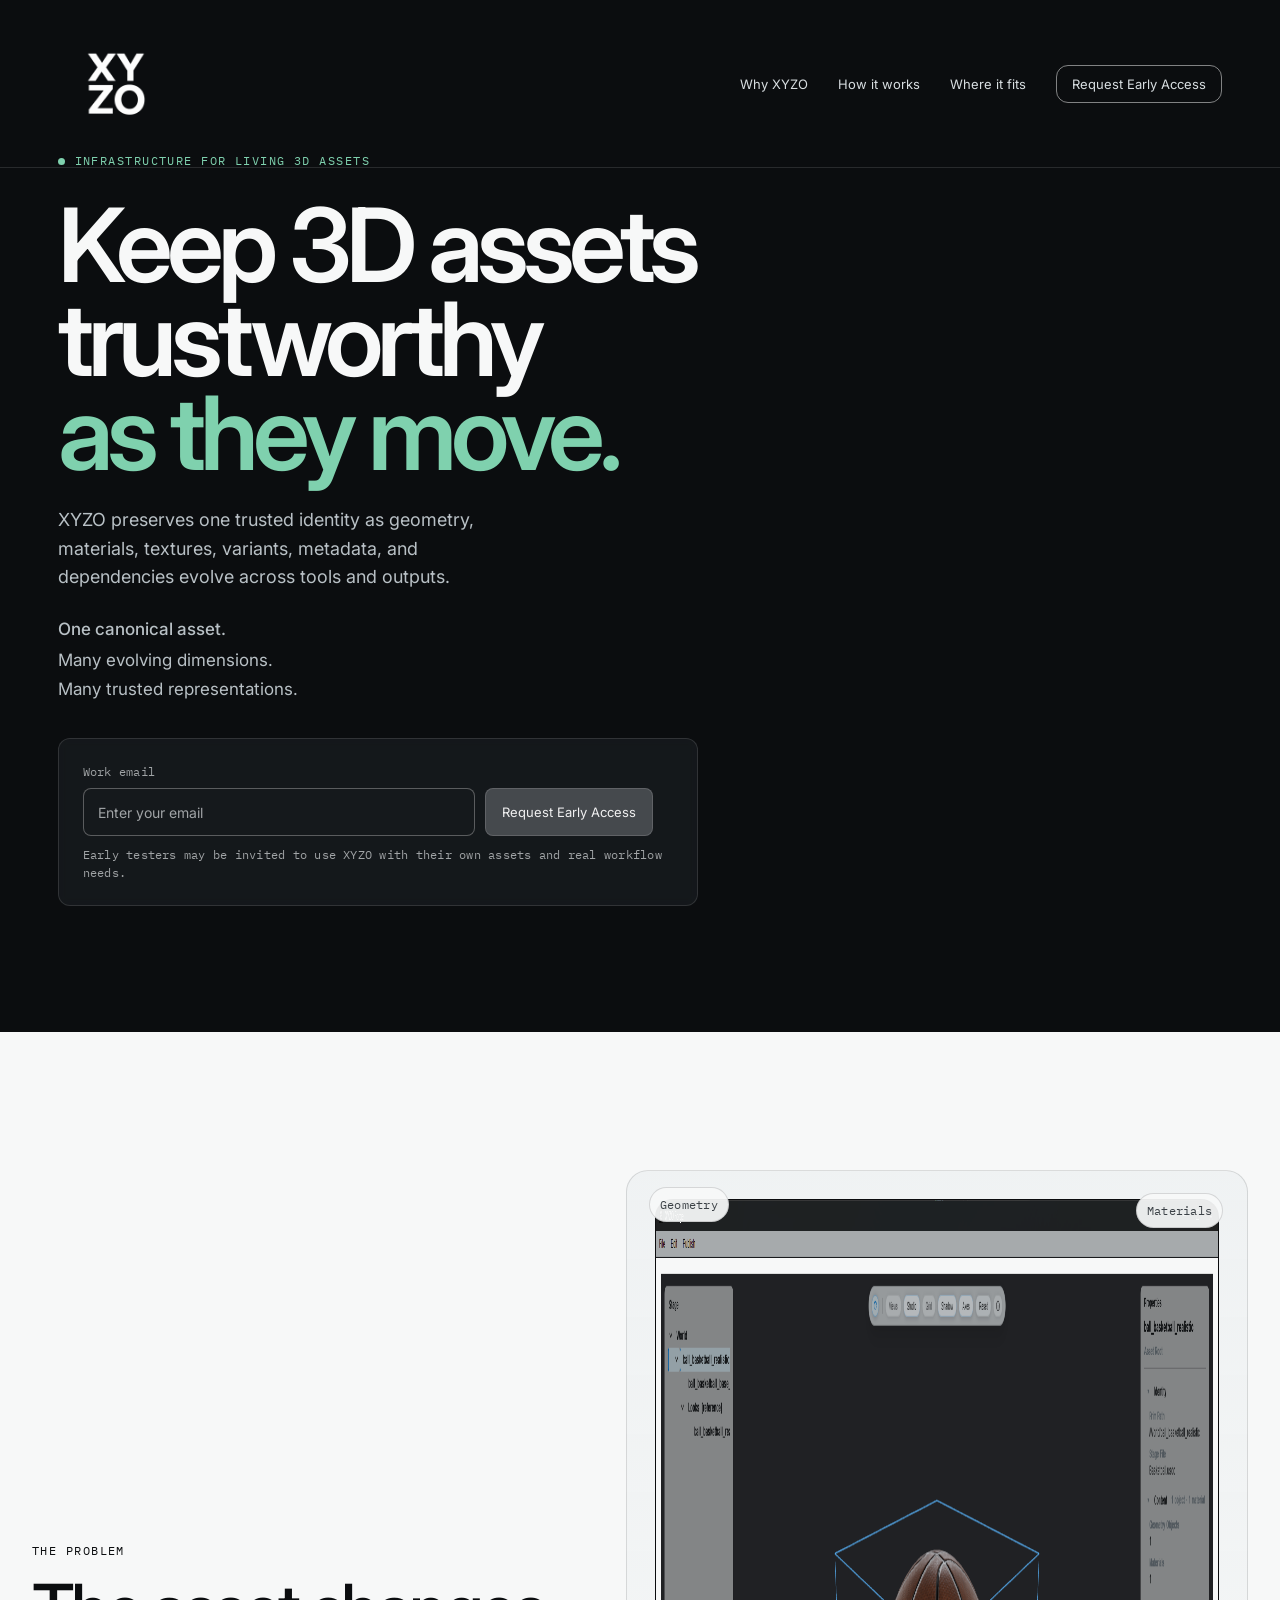
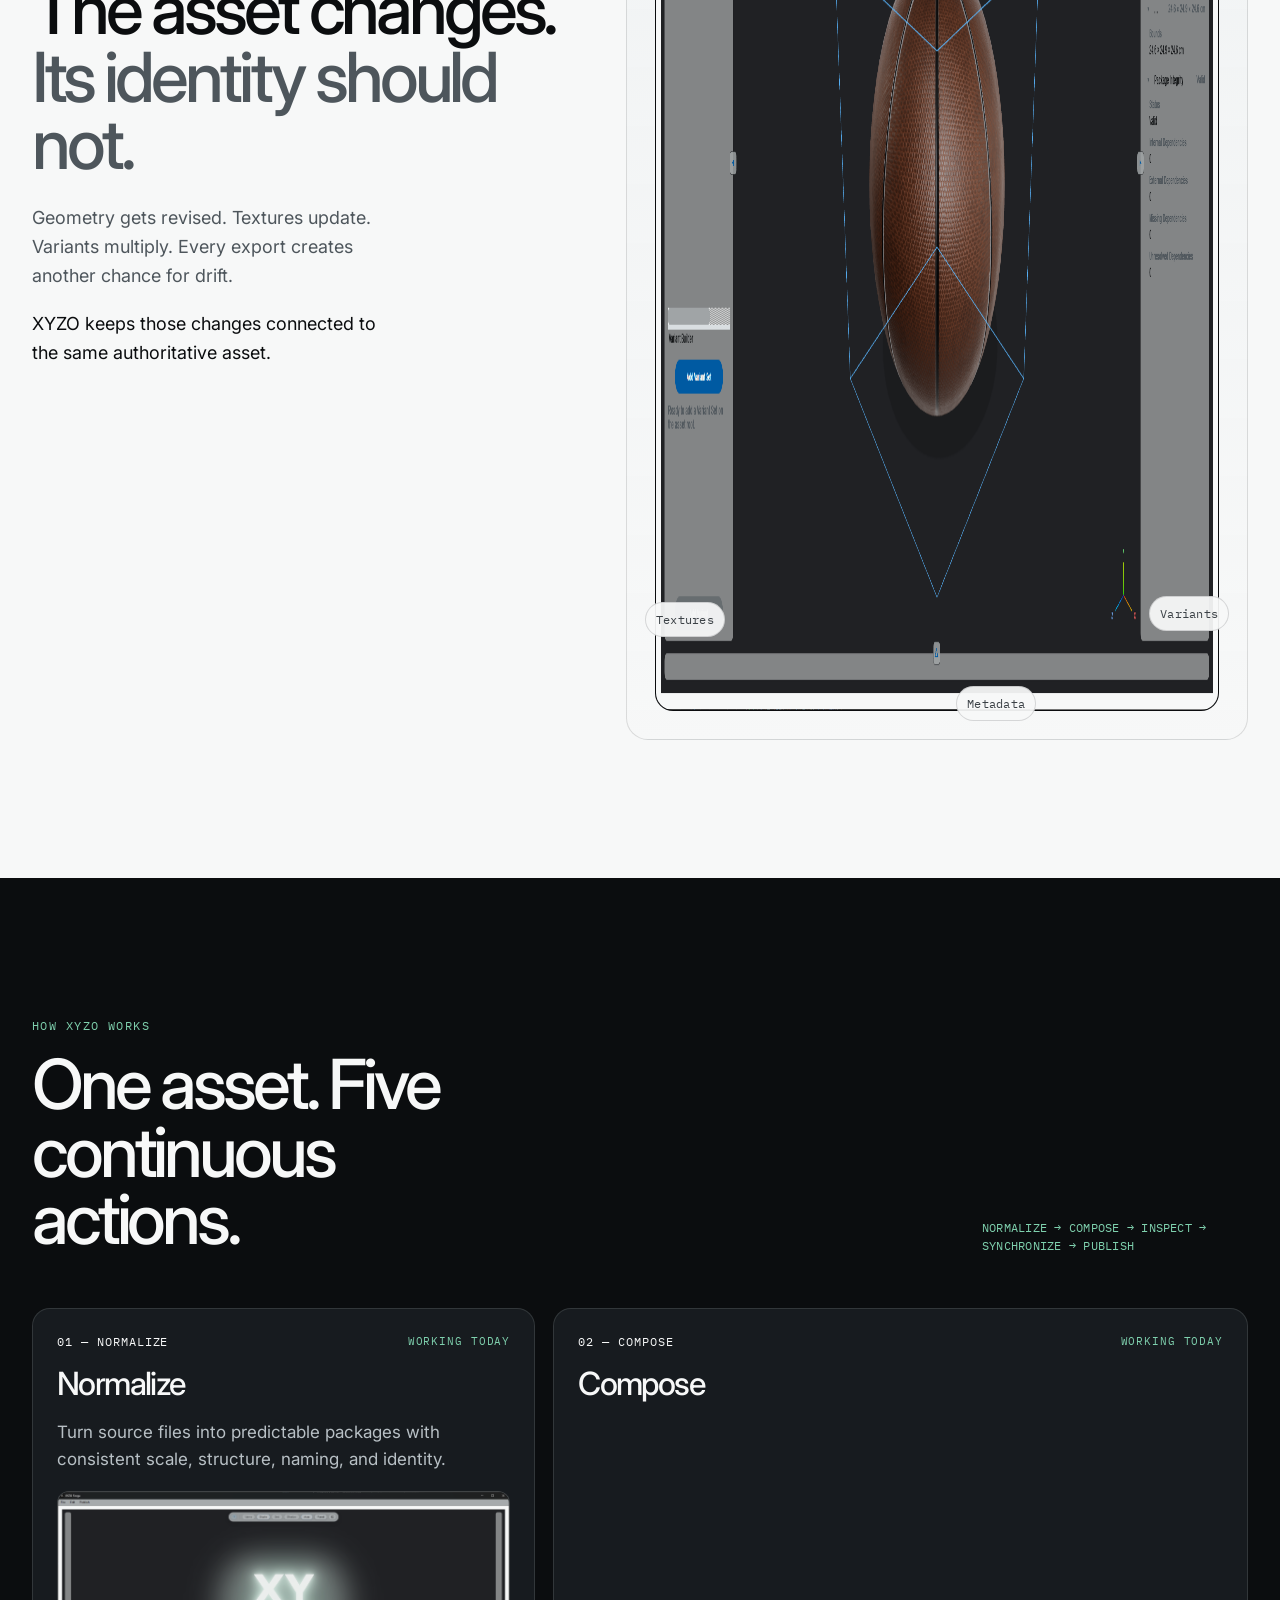
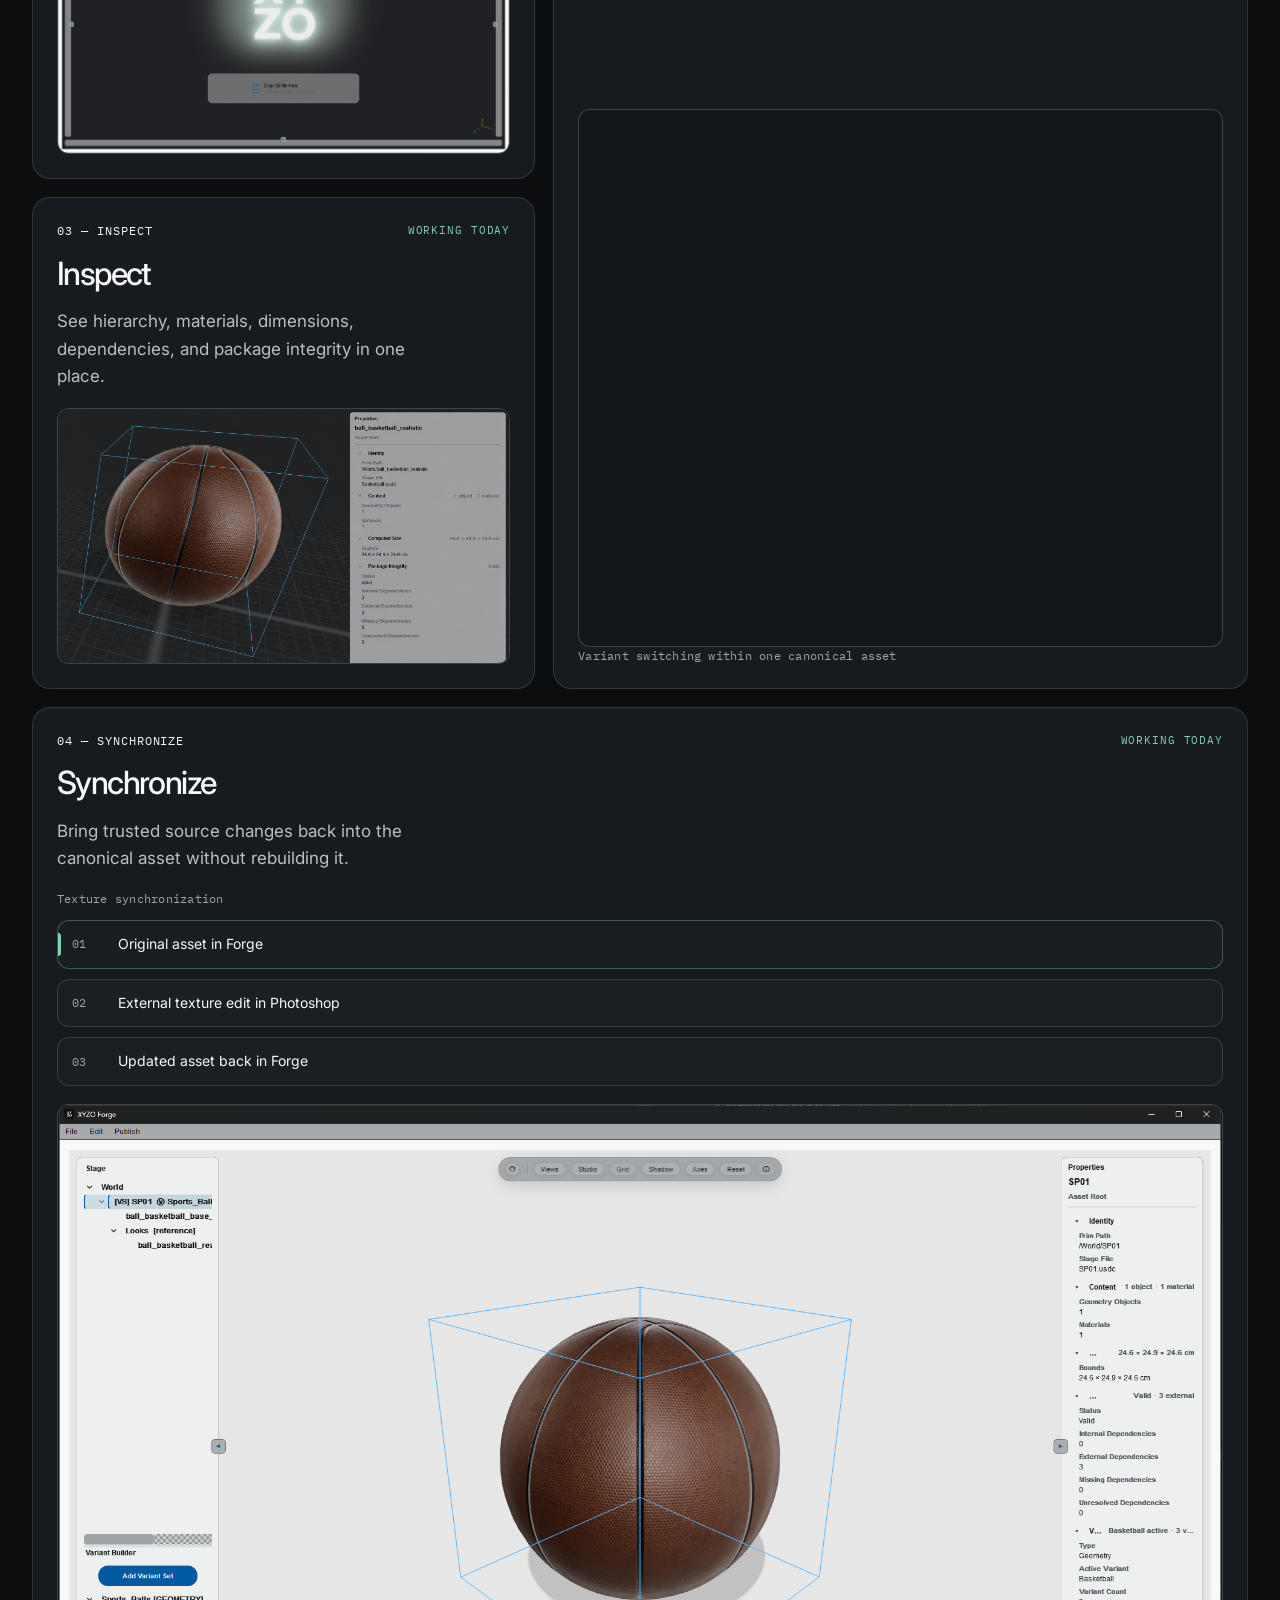
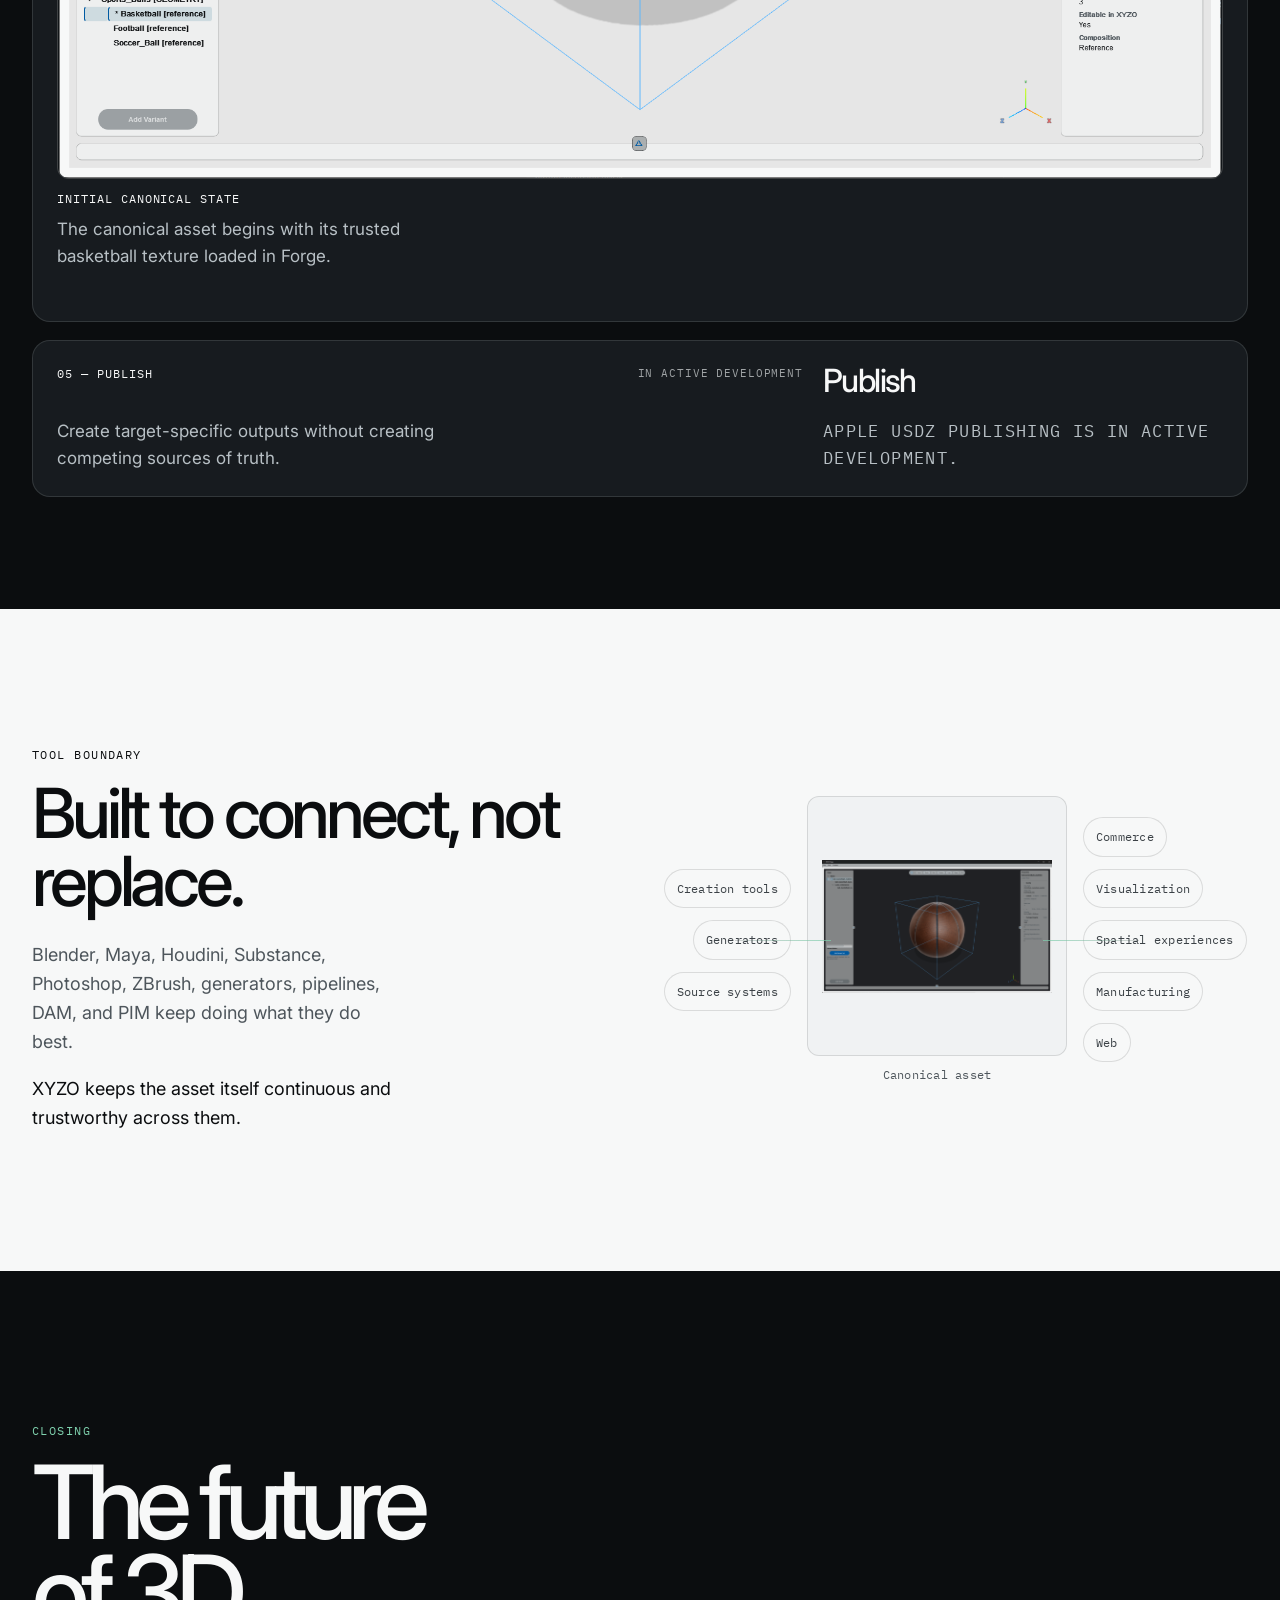
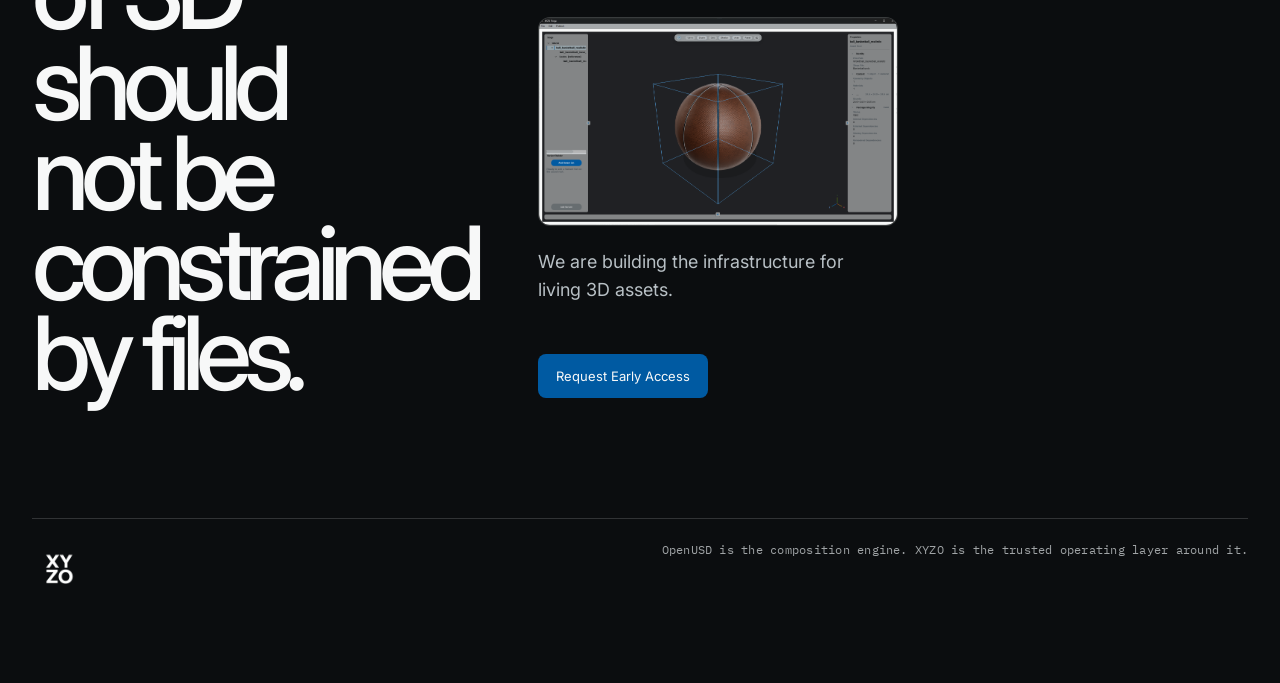
==== commit 7386f800: "Simplify homepage into five-section product story Rebuild the XYZO homepage around a shorter five-se" ====
--- a/index.html
+++ b/index.html
@@ -22,7 +22,7 @@
   <header>
     <nav class="wrap nav" aria-label="Primary navigation">
       <a href="#top" aria-label="XYZO home"><img class="site-logo" src="./resources/images/XYZO_Logo_WHITE_Transp.png" alt="XYZO"></a>
-      <div class="navlinks"><a href="#product">Problem</a><a href="#model">Model</a><a href="#evidence">Evidence</a><a class="nav-cta" href="#signup">Request early access</a></div>
+      <div class="navlinks"><a href="#problem">Why XYZO</a><a href="#how-it-works">How it works</a><a href="#tool-boundary">Where it fits</a><a class="nav-cta" href="#signup">Request Early Access</a></div>
     </nav>
   </header>
   <main id="top">
@@ -31,6 +31,7 @@
       <div class="hero-inner wrap">
         <div class="hero-kicker eyebrow"><span class="marker"></span> INFRASTRUCTURE FOR LIVING 3D ASSETS</div>
         <h1>Keep 3D assets trustworthy<span>as they move.</span></h1>
+        <p class="hero-support">XYZO preserves one trusted identity as geometry, materials, textures, variants, metadata, and dependencies evolve across tools and outputs.</p>
         <div class="hero-foot"><p class="hero-copy"><strong>One canonical asset.</strong><span>Many evolving dimensions.</span><span>Many trusted representations.</span></p></div>
         <div class="signup" id="signup">
           <form class="signup-form" name="xyzo_signup" method="POST" data-netlify="true" onsubmit="handleSubmit(event)">
@@ -40,236 +41,110 @@
           <p class="audit-note mono">Early testers may be invited to use XYZO with their own assets and real workflow needs.</p>
           <p class="thank-you mono" id="thank-you">Thanks. We&apos;ll follow up with early access details.</p>
         </div>
-        <p class="scroll-note mono">scroll to learn more &#8595;</p>
-      </div>
-    </section>
-    <section class="light" id="product">
-      <div class="wrap problem reveal">
-        <div><div class="eyebrow">THE PROBLEM</div><h2><span class="problem-heading-line">A 3D asset is not a file.</span><span class="problem-heading-line problem-heading-detail"><span class="problem-heading-pair">It is a living</span> <span class="problem-heading-pair">composition.</span></span></h2></div>
-        <div class="problem-copy"><p>A 3D asset keeps evolving throughout its lifetime. Its authored dimensions and downstream representations do not stand still.</p><p>Most workflows still manage that change through disconnected files, copies, and exports. The result is fragmentation, asset drift, and lost trust.</p><div class="rule"><strong>Traditional workflows optimize for delivery. Assets do not stop evolving.</strong></div></div>
-      </div>
-    </section>
-    <section class="dark canonical" id="model">
+      </div>
+    </section>
+    <section class="light problem-section" id="problem">
+      <div class="wrap problem-layout reveal">
+        <div class="problem-content">
+          <div class="eyebrow">THE PROBLEM</div>
+          <h2><span class="problem-heading-line">The asset changes.</span><span class="problem-heading-line problem-heading-detail">Its identity should not.</span></h2>
+          <p class="problem-support">Geometry gets revised. Textures update. Variants multiply. Every export creates another chance for drift.</p>
+          <p class="problem-closing">XYZO keeps those changes connected to the same authoritative asset.</p>
+        </div>
+        <div class="problem-visual" aria-label="The same basketball asset remains recognizable while its dimensions evolve">
+          <div class="problem-asset-frame">
+            <img class="problem-asset-image" src="./resources/images/evidence/xyzo_forge_Bastball.png" alt="Basketball asset in XYZO Forge shown as one canonical asset with connected dimensions" width="1922" height="1112" loading="lazy" decoding="async">
+            <span class="problem-tag problem-tag-geometry mono">Geometry</span>
+            <span class="problem-tag problem-tag-materials mono">Materials</span>
+            <span class="problem-tag problem-tag-textures mono">Textures</span>
+            <span class="problem-tag problem-tag-variants mono">Variants</span>
+            <span class="problem-tag problem-tag-metadata mono">Metadata</span>
+          </div>
+        </div>
+      </div>
+    </section>
+    <section class="dark how-it-works" id="how-it-works">
       <div class="wrap">
-        <div class="canonical-intro reveal"><div><div class="eyebrow eyebrow-accent">THE MODEL</div><h2><span class="canonical-heading-line">One asset.</span><span class="canonical-heading-line canonical-heading-detail"><span class="canonical-heading-pair">One evolving</span> <span class="canonical-heading-pair">authoritative state.</span></span></h2></div><p>XYZO creates a canonical asset whose dimensions can evolve independently while remaining part of the same trusted whole.</p></div>
-        <div class="asset-model reveal">
-          <div class="model-line"></div>
-          <div class="model-row"><span class="mono">01</span><div><span class="model-dot"></span><h3>Persistent identity</h3><p>The asset remains the same asset as its state evolves.</p></div></div>
-          <div class="model-row"><span class="mono">02</span><div><span class="model-dot"></span><h3>Evolving dimensions</h3><p>Geometry, materials, textures, metadata, variants, and dependencies can change independently while remaining part of one asset.</p></div></div>
-          <div class="model-row"><span class="mono">03</span><div><span class="model-dot"></span><h3>Trusted representations</h3><p>Published outputs stay downstream from canonical state rather than becoming competing sources of truth.</p></div></div>
-        </div>
-      </div>
-    </section>
-    <section class="loop" aria-label="XYZO operating loop">
-      <div class="wrap">
-        <article class="stage normalize-stage reveal">
-          <div class="stage-copy">
-            <div class="stage-meta">
-              <div class="stage-label mono">01 &mdash; NORMALIZE</div>
+        <div class="how-it-works-intro reveal">
+          <div>
+            <div class="eyebrow eyebrow-accent">HOW XYZO WORKS</div>
+            <h2>One asset. Five continuous actions.</h2>
+          </div>
+          <p class="workflow-loop mono">Normalize &#8594; Compose &#8594; Inspect &#8594; Synchronize &#8594; Publish</p>
+        </div>
+        <div class="workflow-grid">
+          <article class="workflow-panel workflow-panel-normalize reveal">
+            <div class="workflow-panel-header">
+              <div class="workflow-panel-label mono">01 &mdash; NORMALIZE</div>
               <div class="stage-status mono">WORKING TODAY</div>
             </div>
-            <h2>Normalize</h2>
-            <p>XYZO turns varied source packages into a deterministic canonical structure while retaining traceability to the asset&apos;s source.</p>
-          </div>
-          <div class="stage-media">
-            <div class="normalize-gallery" data-normalize-gallery>
-              <div class="normalize-gallery-display" aria-live="polite">
-                <figure class="product-evidence product-evidence-primary normalize-gallery-view is-active" data-normalize-view="intake">
-                  <div class="product-evidence-frame">
-                    <img class="product-evidence-image" src="./resources/images/evidence/xyzo-normalize-supported-intake-desktop.png" alt="XYZO Forge intake screen ready to accept supported 3D source formats" width="1922" height="1112" loading="lazy" decoding="async">
-                  </div>
-                </figure>
-                <figure class="product-evidence product-evidence-primary normalize-gallery-view" data-normalize-view="asset" hidden>
-                  <div class="product-evidence-frame">
-                    <img class="product-evidence-image" src="./resources/images/evidence/xyzo_forge_Bastball.png" alt="Normalized basketball displayed as a canonical asset in XYZO Forge with Stage hierarchy, bounds, properties, and package integrity visible" width="1922" height="1112" loading="lazy" decoding="async">
-                  </div>
-                </figure>
-                <div class="normalize-gallery-view" data-normalize-view="root" hidden>
-                  <div class="normalize-structure-panel normalize-structure-panel-root" role="img" aria-label="XYZO canonical package root with source, content, canonical stage, and project manifest">
-                    <div class="normalize-structure-header">
-                      <span class="normalize-structure-badge mono">package root</span>
-                      <span class="normalize-structure-name mono">Basketball.xyzo</span>
-                    </div>
-                    <div class="normalize-structure-list mono">
-                      <div class="normalize-structure-row">
-                        <span class="normalize-node normalize-node-folder">source/</span>
-                        <span class="normalize-node-detail">traceable input evidence</span>
-                      </div>
-                      <div class="normalize-structure-row">
-                        <span class="normalize-node normalize-node-folder">content/</span>
-                        <span class="normalize-node-detail">canonical asset content</span>
-                      </div>
-                      <div class="normalize-structure-row">
-                        <span class="normalize-node normalize-node-file">Basketball.usdc</span>
-                        <span class="normalize-node-detail">authoritative stage file</span>
-                      </div>
-                      <div class="normalize-structure-row">
-                        <span class="normalize-node normalize-node-file">Basketball.xyzo</span>
-                        <span class="normalize-node-detail">manifest and project record</span>
-                      </div>
-                    </div>
-                  </div>
-                </div>
-                <div class="normalize-gallery-view" data-normalize-view="content" hidden>
-                  <div class="normalize-structure-panel normalize-structure-panel-content" role="img" aria-label="XYZO canonical content directory with textures, artifacts, look layer, render payload, and scene records">
-                    <div class="normalize-structure-header">
-                      <span class="normalize-structure-badge mono">canonical content</span>
-                      <span class="normalize-structure-name mono">content/</span>
-                    </div>
-                    <div class="normalize-structure-list mono">
-                      <div class="normalize-structure-row">
-                        <span class="normalize-node normalize-node-folder">textures/</span>
-                        <span class="normalize-node-detail">trusted texture sources</span>
-                      </div>
-                      <div class="normalize-structure-row">
-                        <span class="normalize-node normalize-node-folder">artifacts/</span>
-                        <span class="normalize-node-detail">derived and support outputs</span>
-                      </div>
-                      <div class="normalize-structure-row">
-                        <span class="normalize-node normalize-node-file">basketball_look.usda</span>
-                        <span class="normalize-node-detail">look and material layer</span>
-                      </div>
-                      <div class="normalize-structure-row">
-                        <span class="normalize-node normalize-node-file">render_payload.usda</span>
-                        <span class="normalize-node-detail">viewer-facing render payload</span>
-                      </div>
-                      <div class="normalize-structure-row">
-                        <span class="normalize-node normalize-node-file">xyzoscene.json</span>
-                        <span class="normalize-node-detail">canonical scene record</span>
-                      </div>
-                      <div class="normalize-structure-row">
-                        <span class="normalize-node normalize-node-file">xyzosession.json</span>
-                        <span class="normalize-node-detail">runtime and support session record</span>
-                      </div>
-                    </div>
-                  </div>
-                </div>
-              </div>
-              <div class="normalize-gallery-copy">
-                <div class="normalize-gallery-title mono" id="normalizeGalleryTitle">SUPPORTED SOURCE INTAKE</div>
-                <p class="normalize-gallery-description" id="normalizeGalleryDescription">Forge accepts supported 3D source inputs and begins normalization into a deterministic canonical structure.</p>
-              </div>
-              <div class="normalize-gallery-selectors" aria-label="Normalize evidence gallery">
-                <button class="normalize-gallery-trigger is-active" type="button" data-normalize-target="intake" data-normalize-title="SUPPORTED SOURCE INTAKE" data-normalize-description="Forge accepts supported 3D source inputs and begins normalization into a deterministic canonical structure." aria-pressed="true">
-                  <span class="normalize-gallery-trigger-preview normalize-gallery-trigger-image">
-                    <img src="./resources/images/evidence/xyzo-normalize-supported-intake-desktop.png" alt="" width="1922" height="1112" loading="lazy" decoding="async">
-                  </span>
-                  <span class="normalize-gallery-trigger-copy">
-                    <span class="normalize-gallery-trigger-title">Source intake</span>
-                    <span class="normalize-gallery-trigger-meta mono">Forge</span>
-                  </span>
-                </button>
-                <button class="normalize-gallery-trigger" type="button" data-normalize-target="asset" data-normalize-title="CANONICAL ASSET IN FORGE" data-normalize-description="The basketball has been normalized into a canonical asset with persistent identity, inspectable structure, computed bounds, and package integrity." aria-pressed="false">
-                  <span class="normalize-gallery-trigger-preview normalize-gallery-trigger-image">
-                    <img src="./resources/images/evidence/xyzo_forge_Bastball.png" alt="" width="1922" height="1112" loading="lazy" decoding="async">
-                  </span>
-                  <span class="normalize-gallery-trigger-copy">
-                    <span class="normalize-gallery-trigger-title">Canonical asset</span>
-                    <span class="normalize-gallery-trigger-meta mono">normalized</span>
-                  </span>
-                </button>
-                <button class="normalize-gallery-trigger" type="button" data-normalize-target="root" data-normalize-title="CANONICAL PACKAGE ROOT" data-normalize-description="XYZO creates a predictable package root for the basketball that separates source evidence, canonical state, and project-level structure." aria-pressed="false">
-                  <span class="normalize-gallery-trigger-preview normalize-gallery-trigger-panel">
-                    <span class="normalize-gallery-trigger-row mono">source/</span>
-                    <span class="normalize-gallery-trigger-row mono">content/</span>
-                    <span class="normalize-gallery-trigger-row mono">Basketball.usdc</span>
-                  </span>
-                  <span class="normalize-gallery-trigger-copy">
-                    <span class="normalize-gallery-trigger-title">Canonical package root</span>
-                    <span class="normalize-gallery-trigger-meta mono">structure</span>
-                  </span>
-                </button>
-                <button class="normalize-gallery-trigger" type="button" data-normalize-target="content" data-normalize-title="CANONICAL CONTENT" data-normalize-description="XYZO organizes the basketball's canonical content and downstream runtime and support records in a predictable, inspectable structure." aria-pressed="false">
-                  <span class="normalize-gallery-trigger-preview normalize-gallery-trigger-panel">
-                    <span class="normalize-gallery-trigger-row mono">textures/</span>
-                    <span class="normalize-gallery-trigger-row mono">artifacts/</span>
-                    <span class="normalize-gallery-trigger-row mono">xyzoscene.json</span>
-                  </span>
-                  <span class="normalize-gallery-trigger-copy">
-                    <span class="normalize-gallery-trigger-title">Canonical content</span>
-                    <span class="normalize-gallery-trigger-meta mono">layout</span>
-                  </span>
-                </button>
-              </div>
-            </div>
-            <div class="caption mono">deterministic canonical structure <span class="status">working today</span></div>
-          </div>
-        </article>
-        <article class="stage reveal">
-          <div class="stage-copy">
-            <div class="stage-meta">
-              <div class="stage-label mono">02 &mdash; COMPOSE</div>
+            <h3>Normalize</h3>
+            <p>Turn source files into predictable packages with consistent scale, structure, naming, and identity.</p>
+            <figure class="product-evidence workflow-evidence">
+              <div class="product-evidence-frame">
+                <img class="product-evidence-image" src="./resources/images/evidence/xyzo-normalize-supported-intake-desktop.png" alt="XYZO Forge intake screen ready to accept supported 3D source formats for normalization" width="1922" height="1112" loading="lazy" decoding="async">
+              </div>
+            </figure>
+          </article>
+          <article class="workflow-panel workflow-panel-compose reveal">
+            <div class="workflow-panel-header">
+              <div class="workflow-panel-label mono">02 &mdash; COMPOSE</div>
               <div class="stage-status mono">WORKING TODAY</div>
             </div>
-            <h2>Compose</h2>
-            <p>XYZO composes independently evolving dimensions into one canonical asset.</p>
-          </div>
-          <div class="stage-media">
-            <figure class="product-evidence product-evidence-primary compose-evidence">
+            <h3>Compose</h3>
+            <figure class="product-evidence workflow-evidence compose-evidence">
               <div class="product-evidence-frame">
                 <video class="product-evidence-image compose-evidence-video" autoplay loop muted playsinline preload="metadata" aria-label="XYZO Forge showing selectable geometry variants on a single Sports Balls prim while preserving one canonical asset identity.">
                   <source src="./resources/videos/evidence/xyzo_SportsBalls_VS02.mp4" type="video/mp4">
                   Your browser does not support inline playback of the Compose geometry variants evidence video.
                 </video>
               </div>
-              <figcaption class="compose-evidence-copy">
-                <div class="compose-evidence-title mono">Compose geometry variants within one prim</div>
-                <p class="compose-evidence-description">A single Sports Balls prim contains multiple selectable geometry states while preserving one canonical asset identity.</p>
-              </figcaption>
-            </figure>
-          </div>
-        </article>
-        <article class="stage reveal">
-          <div class="stage-copy">
-            <div class="stage-meta">
-              <div class="stage-label mono">03 &mdash; INSPECT</div>
+              <figcaption class="compose-evidence-copy mono">Variant switching within one canonical asset</figcaption>
+            </figure>
+          </article>
+          <article class="workflow-panel workflow-panel-inspect reveal">
+            <div class="workflow-panel-header">
+              <div class="workflow-panel-label mono">03 &mdash; INSPECT</div>
               <div class="stage-status mono">WORKING TODAY</div>
             </div>
-            <h2>Inspect</h2>
-            <p>XYZO makes the asset&apos;s structure, dependencies, and integrity visible. Hierarchy, bounds, and package health can be inspected directly.</p>
-          </div>
-          <div class="stage-media">
-            <figure class="product-evidence product-evidence-primary">
+            <h3>Inspect</h3>
+            <p>See hierarchy, materials, dimensions, dependencies, and package integrity in one place.</p>
+            <figure class="product-evidence workflow-evidence">
               <div class="product-evidence-frame">
                 <img class="product-evidence-image" src="./resources/images/evidence/xyzo_properties01.png" alt="XYZO Forge inspecting a selected basketball asset with computed size, content, and package integrity properties." width="1922" height="1112" loading="lazy" decoding="async">
               </div>
             </figure>
-            <div class="caption mono">canonical structure <span class="status">working today</span></div>
-          </div>
-        </article>
-        <article class="stage sync reveal" data-sync-root>
-          <div class="stage-copy">
-            <div class="stage-meta">
-              <div class="stage-label mono">04 &mdash; SYNCHRONIZE</div>
+          </article>
+          <article class="workflow-panel workflow-panel-sync reveal" data-sync-root>
+            <div class="workflow-panel-header">
+              <div class="workflow-panel-label mono">04 &mdash; SYNCHRONIZE</div>
               <div class="stage-status mono">WORKING TODAY</div>
             </div>
-            <h2>Synchronize</h2>
-            <p>XYZO brings a trusted texture edit back into canonical state, updates the same asset, and refreshes the viewer without breaking continuity.</p>
+            <h3>Synchronize</h3>
+            <p>Bring trusted source changes back into the canonical asset without rebuilding it.</p>
             <div class="sync-gallery-nav">
               <div class="sync-gallery-label mono">Texture synchronization</div>
               <div class="sync-gallery-controls" aria-label="Synchronization evidence states">
-                <button class="sync-gallery-button is-active" type="button" data-sync-state="initial" data-sync-title="Initial canonical state" data-sync-description="The canonical asset begins with its trusted basketball texture loaded in Forge." data-sync-image="./resources/images/evidence/xyzo-sync-texture-before-desktop.png" data-sync-alt="Brown basketball texture displayed in XYZO Forge before synchronization" aria-pressed="true">
+                <button class="sync-gallery-button is-active" type="button" data-sync-state="initial" data-sync-title="Original asset in Forge" data-sync-description="Original canonical asset in Forge." data-sync-image="./resources/images/evidence/xyzo-sync-texture-before-desktop.png" data-sync-alt="Brown basketball texture displayed in XYZO Forge before synchronization" aria-pressed="true">
                   <span class="sync-gallery-button-step mono">01</span>
                   <span class="sync-gallery-button-copy">
-                    <span class="sync-gallery-button-label">Initial state</span>
+                    <span class="sync-gallery-button-label">Original asset in Forge</span>
                   </span>
                 </button>
-                <button class="sync-gallery-button" type="button" data-sync-state="external" data-sync-title="Texture edited externally" data-sync-description="The source texture is edited in Photoshop while the asset's identity and structure remain unchanged." data-sync-image="./resources/images/evidence/xyzo-sync-texture-external-edit-photoshop.png" data-sync-alt="Basketball base-color texture edited to green in Photoshop" aria-pressed="false">
+                <button class="sync-gallery-button" type="button" data-sync-state="external" data-sync-title="External texture edit in Photoshop" data-sync-description="Trusted texture source edited externally in Photoshop." data-sync-image="./resources/images/evidence/xyzo-sync-texture-external-edit-photoshop.png" data-sync-alt="Basketball base-color texture edited to green in Photoshop" aria-pressed="false">
                   <span class="sync-gallery-button-step mono">02</span>
                   <span class="sync-gallery-button-copy">
-                    <span class="sync-gallery-button-label">External texture edit</span>
+                    <span class="sync-gallery-button-label">External texture edit in Photoshop</span>
                   </span>
                 </button>
-                <button class="sync-gallery-button" type="button" data-sync-state="updated" data-sync-title="Canonical state updated" data-sync-description="XYZO synchronizes the trusted texture change back into the same canonical asset and refreshes the Forge viewer." data-sync-image="./resources/images/evidence/xyzo-sync-texture-after-desktop.png" data-sync-alt="Green basketball texture displayed in the same XYZO Forge asset after synchronization" aria-pressed="false">
+                <button class="sync-gallery-button" type="button" data-sync-state="updated" data-sync-title="Updated asset back in Forge" data-sync-description="Updated canonical asset back in Forge." data-sync-image="./resources/images/evidence/xyzo-sync-texture-after-desktop.png" data-sync-alt="Green basketball texture displayed in the same XYZO Forge asset after synchronization" aria-pressed="false">
                   <span class="sync-gallery-button-step mono">03</span>
                   <span class="sync-gallery-button-copy">
-                    <span class="sync-gallery-button-label">Updated canonical state</span>
+                    <span class="sync-gallery-button-label">Updated asset back in Forge</span>
                   </span>
                 </button>
               </div>
             </div>
-          </div>
-          <div class="stage-media sync-media">
             <div class="sync-gallery">
               <div class="sync-gallery-display">
                 <figure class="product-evidence sync-gallery-figure">
@@ -277,52 +152,78 @@
                     <img class="product-evidence-image sync-gallery-image" id="syncGalleryImage" src="./resources/images/evidence/xyzo-sync-texture-before-desktop.png" alt="Brown basketball texture displayed in XYZO Forge before synchronization" width="1922" height="1112" loading="lazy" decoding="async">
                   </div>
                   <figcaption class="sync-gallery-copy" aria-live="polite">
-                    <div class="sync-gallery-title mono" id="syncGalleryTitle">Initial canonical state</div>
-                    <p class="sync-gallery-description" id="syncGalleryDescription">The canonical asset begins with its trusted basketball texture loaded in Forge.</p>
+                    <div class="sync-gallery-title mono" id="syncGalleryTitle">Original asset in Forge</div>
+                    <p class="sync-gallery-description" id="syncGalleryDescription">Original canonical asset in Forge.</p>
                   </figcaption>
                 </figure>
               </div>
             </div>
-            <div class="sync-gallery-expansion" aria-label="Planned synchronization expansion">
-              <div class="eyebrow">PLANNED EXPANSION</div>
-              <p class="sync-gallery-expansion-description">The same synchronization model can extend to additional asset dimensions while preserving canonical identity and trusted state.</p>
-              <div class="sync-gallery-expansion-items">
-                <span class="sync-gallery-expansion-item">Complete look packages</span>
-                <span class="sync-gallery-expansion-item">Materials</span>
-                <span class="sync-gallery-expansion-item">Geometry</span>
-                <span class="sync-gallery-expansion-item">Levels of detail</span>
-              </div>
-            </div>
-            <div class="caption mono">viewer refresh after synchronized change</div>
-          </div>
-        </article>
-        <article class="stage reveal">
-          <div class="stage-copy">
-            <div class="stage-meta">
-              <div class="stage-label mono">05 &mdash; PUBLISH</div>
+          </article>
+          <article class="workflow-panel workflow-panel-publish reveal" aria-label="Publishing capability status">
+            <div class="workflow-panel-header">
+              <div class="workflow-panel-label mono">05 &mdash; PUBLISH</div>
               <div class="stage-status stage-status-dev mono">IN ACTIVE DEVELOPMENT</div>
             </div>
-            <h2>Publish</h2>
-            <p>XYZO creates a target-specific representation from canonical state. Target transformations remain in the exported artifact, while canonical state stays unchanged.</p>
-          </div>
-          <div class="stage-media">
-            <div class="placeholder"><div class="placeholder-label mono"><strong>PLACEHOLDER &mdash; Apple USDZ</strong>export-only projection</div></div>
-            <div class="caption mono">Apple Quick Look and USDZ publishing <span class="status dev">in active development</span></div>
-          </div>
-        </article>
-      </div>
-    </section>
-    <section class="interlude">
-      <div class="wrap interlude-inner reveal"><div><div class="eyebrow">The state model</div><h2><span class="state-heading-line">One asset.</span><span class="state-heading-line"><span class="state-heading-pair">Distinct states.</span></span></h2><p>Source evidence records where the asset began. Canonical state defines what it is now. Trusted downstream representations remain separate from canonical authority.</p></div><div class="timeline" aria-label="Summary timeline diagram"><div class="timeline-origin"></div><div class="timeline-main"></div><div class="timeline-node"><span class="node"></span><span class="node"></span><span class="node"></span><span class="node"></span><span class="node"></span></div><div class="timeline-labels"><span>source evidence</span><span>normalize</span><span>compose</span><span>synchronize</span><span>trusted representation</span></div><div class="branches"><span class="branch">geometry<br>dimension</span><span class="branch">texture<br>dimension</span><span class="branch">downstream<br>representation</span></div></div></div>
-    </section>
-    <section class="evidence" id="evidence">
-      <div class="wrap"><div class="evidence-head reveal"><div><div class="eyebrow eyebrow-accent">Trust should be visible.</div><h2>The architecture is already working.</h2></div><p>See the asset&apos;s structure, integrity, and synchronized change directly in Forge.</p></div><div class="evidence-frame reveal"><figure class="product-evidence product-evidence-feature"><div class="product-evidence-frame"><img class="product-evidence-image" src="./resources/images/evidence/xyzo-evidence-forge-inspection-desktop.png" alt="XYZO Forge showing a canonical basketball asset with Stage hierarchy, Variant Builder, computed bounds, package integrity, dependencies, and asset properties" width="1922" height="1112" loading="lazy" decoding="async"></div><figcaption class="product-evidence-caption mono">Canonical structure, composition, dimensions, dependencies, and integrity visible in Forge.</figcaption></figure></div></div>
-    </section>
-    <section class="category">
-      <div class="wrap"><div class="category-intro reveal"><div><div class="eyebrow">Category</div><h2><span class="category-heading-line"><span class="category-heading-pair">Specialized tools</span></span><span class="category-heading-line category-heading-detail"><span class="category-heading-pair">should remain</span> <span class="category-heading-pair">specialized.</span></span></h2></div><p>Specialized systems author, move, record, transform, and deliver 3D work. XYZO preserves the internal composition, continuity, and trusted state of the asset across them.</p></div><div class="boundaries reveal"><div class="boundary"><h3>Creation tools</h3><p>They own geometry, materials, textures, animation, and design intent. XYZO preserves how those authored dimensions continue to belong to the same asset.</p></div><div class="boundary"><h3>Pipeline and production systems</h3><p>They own tasks, approvals, versions, schedules, and handoffs. XYZO maintains the continuity and trusted state of the asset being moved.</p></div><div class="boundary"><h3>Record and distribution systems</h3><p>DAM, PIM, PLM, and related systems manage storage, cataloging, business metadata, product records, and distribution. XYZO manages the internal composition and integrity of the 3D asset itself.</p></div><div class="boundary"><h3>Conversion and publishing systems</h3><p>They translate, optimize, package, and deliver content for specific targets. XYZO keeps those operations downstream from canonical state rather than creating another competing authority.</p></div></div></div>
-    </section>
-    <section class="closing">
-      <div class="wrap"><div class="closing-inner reveal"><div><div class="eyebrow eyebrow-accent">INFRASTRUCTURE FOR LIVING 3D ASSET COMPOSITIONS</div><h2><span class="closing-heading-line"><span class="closing-heading-pair">XYZO keeps</span> <span class="closing-heading-pair">3D assets</span></span><span class="closing-heading-line closing-heading-detail"><span class="closing-heading-pair">trustworthy</span> <span class="closing-heading-pair">as they move.</span></span></h2></div><div><p>XYZO keeps a 3D asset connected and trustworthy as it changes and moves across tools and uses.</p><a class="action" href="#signup">Request a conversation &#8594;</a></div></div><footer class="footer"><img src="./resources/images/XYZO_Logo_WHITE_Transp.png" alt="XYZO"><span class="mono">OpenUSD is the composition engine. XYZO is the trusted operating layer around it.</span></footer></div>
+            <h3>Publish</h3>
+            <p>Create target-specific outputs without creating competing sources of truth.</p>
+            <p class="publish-note">Apple USDZ publishing is in active development.</p>
+          </article>
+        </div>
+      </div>
+    </section>
+    <section class="light tool-boundary" id="tool-boundary">
+      <div class="wrap tool-boundary-layout reveal">
+        <div class="tool-boundary-copy">
+          <div class="eyebrow">TOOL BOUNDARY</div>
+          <h2>Built to connect, not replace.</h2>
+          <p class="tool-boundary-support">Blender, Maya, Houdini, Substance, Photoshop, ZBrush, generators, pipelines, DAM, and PIM keep doing what they do best.</p>
+          <p class="tool-boundary-closing">XYZO keeps the asset itself continuous and trustworthy across them.</p>
+        </div>
+        <div class="tool-boundary-diagram" aria-label="Creation tools and source systems feed a canonical asset that serves trusted downstream representations">
+          <div class="tool-boundary-side tool-boundary-inputs">
+            <span class="tool-boundary-chip mono">Creation tools</span>
+            <span class="tool-boundary-chip mono">Generators</span>
+            <span class="tool-boundary-chip mono">Source systems</span>
+          </div>
+          <div class="tool-boundary-center">
+            <div class="tool-boundary-connector tool-boundary-connector-left" aria-hidden="true"></div>
+            <figure class="tool-boundary-asset">
+              <div class="product-evidence-frame">
+                <img class="product-evidence-image" src="./resources/images/evidence/xyzo_forge_Bastball.png" alt="Basketball asset centered as one canonical asset connected to tools and outputs" width="1922" height="1112" loading="lazy" decoding="async">
+              </div>
+              <figcaption class="tool-boundary-asset-label mono">Canonical asset</figcaption>
+            </figure>
+            <div class="tool-boundary-connector tool-boundary-connector-right" aria-hidden="true"></div>
+          </div>
+          <div class="tool-boundary-side tool-boundary-outputs">
+            <span class="tool-boundary-chip mono">Commerce</span>
+            <span class="tool-boundary-chip mono">Visualization</span>
+            <span class="tool-boundary-chip mono">Spatial experiences</span>
+            <span class="tool-boundary-chip mono">Manufacturing</span>
+            <span class="tool-boundary-chip mono">Web</span>
+          </div>
+        </div>
+      </div>
+    </section>
+    <section class="closing closing-section">
+      <div class="wrap">
+        <div class="closing-inner reveal">
+          <div>
+            <div class="eyebrow eyebrow-accent">CLOSING</div>
+            <h2>The future of 3D should not be constrained by files.</h2>
+          </div>
+          <div class="closing-side">
+            <figure class="closing-asset">
+              <div class="product-evidence-frame">
+                <img class="product-evidence-image" src="./resources/images/evidence/xyzo_forge_Bastball.png" alt="Basketball asset shown again as a continuous trusted asset" width="1922" height="1112" loading="lazy" decoding="async">
+              </div>
+            </figure>
+            <p>We are building the infrastructure for living 3D assets.</p>
+            <a class="action" href="#signup">Request Early Access</a>
+          </div>
+        </div>
+        <footer class="footer"><img src="./resources/images/XYZO_Logo_WHITE_Transp.png" alt="XYZO"><span class="mono">OpenUSD is the composition engine. XYZO is the trusted operating layer around it.</span></footer>
+      </div>
     </section>
   </main>
   <script>
@@ -330,28 +231,7 @@
     const reveals = document.querySelectorAll('.reveal');
     const heroVideo = document.querySelector('#hero-background-video');
     const heroVideoSource = heroVideo?.querySelector('source');
-    const heroVideoPaths = [
-      './resources/videos/XYZO_Splash_001.mp4',
-      './resources/videos/XYZO_Splash_002.mp4',
-      './resources/videos/XYZO_Splash_003.mp4',
-      './resources/videos/XYZO_Splash_004.mp4'
-    ];
-    const heroVideoFallbackPath = './resources/videos/XYZO_Splash_001.mp4';
-
-    function chooseHeroVideoPath(paths, fallbackPath) {
-      if (paths.length <= 1) return fallbackPath;
-      try {
-        const storageKey = 'xyzo:lastHeroVideoPath';
-        const lastPath = sessionStorage.getItem(storageKey);
-        const candidates = paths.filter(path => path !== lastPath);
-        const pool = candidates.length ? candidates : paths;
-        const nextPath = pool[Math.floor(Math.random() * pool.length)];
-        sessionStorage.setItem(storageKey, nextPath);
-        return nextPath;
-      } catch {
-        return paths[Math.floor(Math.random() * paths.length)] || fallbackPath;
-      }
-    }
+    const heroVideoPath = './resources/videos/XYZO_Splash_001.mp4';
 
     function attemptHeroPlayback(video) {
       const playback = video.play();
@@ -369,22 +249,23 @@
     function initializeHeroBackgroundVideo() {
       if (!heroVideo || !heroVideoSource) return;
 
-      const selectedPath = chooseHeroVideoPath(heroVideoPaths, heroVideoFallbackPath);
-      let fallbackAttempted = false;
-
       heroVideo.addEventListener('error', () => {
-        if (fallbackAttempted) return;
-        fallbackAttempted = true;
-        applyHeroVideoPath(heroVideo, heroVideoSource, heroVideoFallbackPath);
+        heroVideo.setAttribute('hidden', 'hidden');
       });
 
       heroVideoSource.addEventListener('error', () => {
-        if (fallbackAttempted) return;
-        fallbackAttempted = true;
-        applyHeroVideoPath(heroVideo, heroVideoSource, heroVideoFallbackPath);
+        heroVideo.setAttribute('hidden', 'hidden');
       });
 
-      applyHeroVideoPath(heroVideo, heroVideoSource, selectedPath);
+      applyHeroVideoPath(heroVideo, heroVideoSource, heroVideoPath);
+
+      if (reduce) {
+        heroVideo.removeAttribute('autoplay');
+        heroVideo.addEventListener('loadeddata', () => {
+          heroVideo.pause();
+          heroVideo.currentTime = 0;
+        }, { once: true });
+      }
     }
 
     initializeHeroBackgroundVideo();
@@ -406,38 +287,6 @@
       const observer = new IntersectionObserver(entries => entries.forEach(entry => { if(entry.isIntersecting){ entry.target.classList.add('visible'); observer.unobserve(entry.target); } }), {threshold:.12});
       reveals.forEach(el => observer.observe(el));
     } else reveals.forEach(el => el.classList.add('visible'));
-
-    const normalizeGallery = document.querySelector('[data-normalize-gallery]');
-    if (normalizeGallery) {
-      const normalizeViews = normalizeGallery.querySelectorAll('[data-normalize-view]');
-      const normalizeTriggers = normalizeGallery.querySelectorAll('[data-normalize-target]');
-      const normalizeTitle = document.getElementById('normalizeGalleryTitle');
-      const normalizeDescription = document.getElementById('normalizeGalleryDescription');
-
-      function setNormalizeGalleryState(target) {
-        normalizeViews.forEach(view => {
-          const isActive = view.dataset.normalizeView === target;
-          view.classList.toggle('is-active', isActive);
-          view.hidden = !isActive;
-        });
-
-        normalizeTriggers.forEach(trigger => {
-          const isActive = trigger.dataset.normalizeTarget === target;
-          trigger.classList.toggle('is-active', isActive);
-          trigger.setAttribute('aria-pressed', String(isActive));
-          if (isActive) {
-            normalizeTitle.textContent = trigger.dataset.normalizeTitle || '';
-            normalizeDescription.textContent = trigger.dataset.normalizeDescription || '';
-          }
-        });
-      }
-
-      normalizeTriggers.forEach(trigger => {
-        trigger.addEventListener('click', () => setNormalizeGalleryState(trigger.dataset.normalizeTarget));
-      });
-
-      setNormalizeGalleryState('intake');
-    }
 
     const syncRoot = document.querySelector('[data-sync-root]');
     if (syncRoot) {
--- a/resources/styles/site.css
+++ b/resources/styles/site.css
@@ -76,6 +76,12 @@
 h3,
 p {
   margin: 0;
+  font-family: var(--sans);
+  font-style: normal;
+  font-stretch: 100%;
+  font-variation-settings: normal;
+  font-feature-settings: normal;
+  text-transform: none;
 }
 
 h1 {
@@ -101,6 +107,22 @@
 p {
   font-size: 1rem;
   line-height: 1.7;
+}
+
+:where(h1, h2, h3, p):not(.mono, .eyebrow) :where(span, strong, b, em) {
+  font-family: inherit;
+  font-stretch: inherit;
+  font-variation-settings: inherit;
+  font-feature-settings: inherit;
+  letter-spacing: inherit;
+  line-height: inherit;
+  text-transform: inherit;
+}
+
+:where(h1, h2, h3, p):not(.mono, .eyebrow) span {
+  font-size: inherit;
+  font-weight: inherit;
+  font-style: inherit;
 }
 
 .mono {
@@ -281,6 +303,14 @@
   font-size: 17px;
   line-height: 1.55;
   gap: 0.12em;
+}
+
+.hero-support {
+  max-width: 38ch;
+  margin: 0 0 24px;
+  color: var(--muted);
+  font-size: 18px;
+  line-height: 1.58;
 }
 
 .hero-copy strong {
@@ -1624,6 +1654,361 @@
   background: #0871C1;
 }
 
+.problem-section,
+.tool-boundary {
+  padding: 138px 0;
+}
+
+.problem-layout,
+.tool-boundary-layout {
+  display: grid;
+  grid-template-columns: minmax(0, 0.92fr) minmax(0, 1.08fr);
+  gap: clamp(28px, 5vw, 72px);
+  align-items: center;
+}
+
+.problem-content h2,
+.tool-boundary-copy h2,
+.how-it-works h2 {
+  margin-top: 16px;
+}
+
+.problem-heading-detail {
+  color: #4E565C;
+}
+
+.problem-support,
+.problem-closing,
+.tool-boundary-support,
+.tool-boundary-closing {
+  max-width: 33ch;
+  color: #4E565C;
+  font-size: 18px;
+  line-height: 1.62;
+}
+
+.problem-support,
+.tool-boundary-support {
+  margin-top: 24px;
+}
+
+.problem-closing,
+.tool-boundary-closing {
+  margin-top: 18px;
+  color: var(--ink);
+}
+
+.problem-visual {
+  min-width: 0;
+}
+
+.problem-asset-frame {
+  position: relative;
+  overflow: hidden;
+  border: 1px solid rgba(11, 13, 15, 0.12);
+  border-radius: 22px;
+  background: linear-gradient(180deg, rgba(238, 241, 242, 0.92) 0%, rgba(247, 248, 248, 1) 100%);
+  padding: clamp(18px, 2.6vw, 28px);
+}
+
+.problem-asset-image {
+  display: block;
+  width: 100%;
+  border: 1px solid rgba(11, 13, 15, 0.12);
+  border-radius: 18px;
+  background: var(--black);
+}
+
+.problem-tag {
+  position: absolute;
+  display: inline-flex;
+  align-items: center;
+  padding: 8px 10px;
+  border: 1px solid rgba(11, 13, 15, 0.14);
+  border-radius: 999px;
+  background: rgba(247, 248, 248, 0.94);
+  color: #3B4146;
+}
+
+.problem-tag-geometry {
+  top: 16px;
+  left: 22px;
+}
+
+.problem-tag-materials {
+  top: 22px;
+  right: 24px;
+}
+
+.problem-tag-textures {
+  left: 18px;
+  bottom: 102px;
+}
+
+.problem-tag-variants {
+  right: 18px;
+  bottom: 108px;
+}
+
+.problem-tag-metadata {
+  right: 34%;
+  bottom: 18px;
+}
+
+.how-it-works {
+  padding: 140px 0 112px;
+  background: var(--black);
+  color: var(--white);
+}
+
+.how-it-works-intro {
+  display: grid;
+  grid-template-columns: minmax(0, 1fr) auto;
+  gap: 32px;
+  align-items: end;
+  margin-bottom: 54px;
+}
+
+.how-it-works h2 {
+  max-width: 12ch;
+}
+
+.workflow-loop {
+  display: inline-flex;
+  align-items: center;
+  flex-wrap: wrap;
+  gap: 10px;
+  max-width: 38ch;
+  color: var(--green);
+  text-transform: uppercase;
+}
+
+.workflow-grid {
+  display: grid;
+  grid-template-columns: minmax(0, 0.84fr) minmax(0, 1.16fr);
+  grid-template-areas:
+    "normalize compose"
+    "inspect compose"
+    "sync sync"
+    "publish publish";
+  gap: 18px;
+}
+
+.workflow-panel {
+  display: flex;
+  flex-direction: column;
+  gap: 18px;
+  min-width: 0;
+  padding: 24px;
+  border: 1px solid rgba(247, 248, 248, 0.12);
+  border-radius: 18px;
+  background: rgba(29, 34, 38, 0.72);
+}
+
+.workflow-panel-normalize {
+  grid-area: normalize;
+}
+
+.workflow-panel-compose {
+  grid-area: compose;
+}
+
+.workflow-panel-inspect {
+  grid-area: inspect;
+}
+
+.workflow-panel-sync {
+  grid-area: sync;
+}
+
+.workflow-panel-publish {
+  grid-area: publish;
+}
+
+.workflow-panel-header {
+  display: flex;
+  justify-content: space-between;
+  gap: 16px;
+  align-items: center;
+  flex-wrap: wrap;
+}
+
+.workflow-panel-label {
+  color: var(--white);
+  letter-spacing: 0.08em;
+  text-transform: uppercase;
+}
+
+.workflow-panel h3 {
+  margin: 0;
+  color: var(--white);
+  font-size: 32px;
+  line-height: 1.02;
+  letter-spacing: -0.05em;
+  font-weight: 500;
+}
+
+.workflow-panel p {
+  max-width: 36ch;
+  margin: 0;
+  color: var(--muted);
+  font-size: 17px;
+  line-height: 1.6;
+}
+
+.workflow-evidence {
+  margin-top: auto;
+}
+
+.workflow-evidence .product-evidence-frame {
+  min-height: 260px;
+}
+
+.workflow-panel-normalize .product-evidence-image {
+  object-fit: cover;
+  object-position: top center;
+}
+
+.workflow-panel-compose .product-evidence-frame {
+  min-height: clamp(360px, 42vw, 620px);
+}
+
+.workflow-panel-inspect .product-evidence-frame {
+  min-height: 250px;
+}
+
+.workflow-panel-inspect .product-evidence-image {
+  width: 100%;
+  height: 100%;
+  object-fit: cover;
+  object-position: right top;
+}
+
+.compose-evidence-copy {
+  margin: 0;
+  color: var(--gray);
+}
+
+.workflow-panel-sync .sync-gallery-nav {
+  margin-top: 0;
+}
+
+.workflow-panel-sync .sync-gallery {
+  gap: 14px;
+}
+
+.workflow-panel-publish {
+  display: grid;
+  grid-template-columns: minmax(0, 1fr) auto;
+  align-items: start;
+  gap: 20px;
+}
+
+.workflow-panel-publish p {
+  max-width: 40ch;
+}
+
+.publish-note {
+  color: var(--gray);
+  font: 12px/1.5 var(--mono);
+  text-transform: uppercase;
+  letter-spacing: 0.08em;
+}
+
+.tool-boundary-diagram {
+  display: grid;
+  grid-template-columns: minmax(0, 0.64fr) minmax(260px, 0.72fr) minmax(0, 0.64fr);
+  gap: 16px;
+  align-items: center;
+}
+
+.tool-boundary-side {
+  display: flex;
+  flex-direction: column;
+  gap: 12px;
+}
+
+.tool-boundary-inputs {
+  align-items: flex-end;
+}
+
+.tool-boundary-outputs {
+  align-items: flex-start;
+}
+
+.tool-boundary-chip {
+  display: inline-flex;
+  align-items: center;
+  padding: 10px 12px;
+  border: 1px solid rgba(11, 13, 15, 0.12);
+  border-radius: 999px;
+  background: rgba(247, 248, 248, 0.86);
+  color: #3B4146;
+}
+
+.tool-boundary-center {
+  position: relative;
+  display: flex;
+  align-items: center;
+  justify-content: center;
+}
+
+.tool-boundary-connector {
+  position: absolute;
+  top: 50%;
+  width: 96px;
+  height: 1px;
+  background: linear-gradient(90deg, rgba(11, 13, 15, 0.16) 0%, rgba(127, 209, 174, 0.72) 100%);
+}
+
+.tool-boundary-connector-left {
+  left: -72px;
+}
+
+.tool-boundary-connector-right {
+  right: -72px;
+  transform: scaleX(-1);
+}
+
+.tool-boundary-asset {
+  width: 100%;
+  margin: 0;
+}
+
+.tool-boundary-asset .product-evidence-frame {
+  min-height: 260px;
+  padding: 14px;
+  border-color: rgba(11, 13, 15, 0.12);
+  background: rgba(238, 241, 242, 0.8);
+}
+
+.tool-boundary-asset-label {
+  margin-top: 10px;
+  color: #4E565C;
+  text-align: center;
+}
+
+.closing-section {
+  padding: 152px 0 88px;
+}
+
+.closing-side {
+  display: flex;
+  flex-direction: column;
+  align-items: flex-start;
+  gap: 22px;
+  min-width: 0;
+}
+
+.closing-asset {
+  width: min(100%, 360px);
+  margin: 0;
+}
+
+.closing-asset .product-evidence-frame {
+  min-height: 200px;
+}
+
 .document-page {
   background: var(--black);
   color: var(--white);
@@ -1638,7 +2023,7 @@
 }
 
 .document-header .wrap {
-  width: min(1240px, calc(100% - 64px));
+  width: min(var(--hero-measure), calc(100% - (var(--hero-gutter) * 2)));
 }
 
 .document-nav {
@@ -1669,102 +2054,183 @@
 }
 
 .document-hero {
-  padding: 112px 0 64px;
+  padding: clamp(146px, 18vh, 182px) 0 clamp(96px, 12vh, 128px);
   background: var(--black);
 }
 
-.document-hero-inner {
-  max-width: 860px;
+.document-hero-inner.wrap,
+.document-content-inner.wrap,
+.principles-orientation-shell.wrap,
+.principles-why-shell.wrap,
+.document-closing-inner.wrap {
+  width: min(var(--hero-measure), calc(100% - (var(--hero-gutter) * 2)));
+  max-width: none;
 }
 
 .document-hero h1 {
   max-width: 12ch;
-  margin-top: 18px;
-  font-size: clamp(46px, 7vw, 88px);
-  line-height: 0.94;
-  letter-spacing: -0.06em;
-  font-weight: 500;
+  margin-top: 20px;
+  font-size: clamp(56px, 8vw, 118px);
+  line-height: 0.91;
+  letter-spacing: -0.068em;
+  font-weight: 600;
+  text-wrap: balance;
 }
 
 .document-intro {
-  max-width: 760px;
-  margin-top: 28px;
+  max-width: 40ch;
+  margin-top: 30px;
   color: var(--muted);
-  font-size: 21px;
-  line-height: 1.6;
+  font-size: 19px;
+  line-height: 1.68;
 }
 
 .document-content {
-  padding: 0 0 96px;
   background: var(--black);
 }
 
+.document-content-primary {
+  padding: clamp(56px, 8vh, 88px) 0 clamp(92px, 12vh, 118px);
+}
+
+.document-content-secondary {
+  padding: clamp(72px, 9vh, 98px) 0 104px;
+}
+
 .document-content-inner {
   display: grid;
-  gap: 56px;
-  max-width: 920px;
+  gap: clamp(72px, 9vh, 112px);
+}
+
+.document-content-secondary .document-content-inner {
+  gap: 0;
 }
 
 .principles-section {
   color: var(--white);
 }
 
+.principles-eyebrow {
+  margin: 0;
+}
+
+.principles-chapter {
+  display: grid;
+  gap: 16px;
+  width: 100%;
+  max-width: none;
+}
+
+.principles-declaration {
+  max-width: 16ch;
+  color: var(--white);
+  font-size: clamp(36px, 5vw, 64px);
+  line-height: 0.98;
+  letter-spacing: -0.058em;
+  font-weight: 500;
+  text-wrap: balance;
+}
+
+.principles-section p.principles-lead {
+  max-width: 32ch;
+  margin: 0;
+  color: var(--white);
+  font-size: clamp(23px, 2.9vw, 34px);
+  line-height: 1.18;
+  letter-spacing: -0.035em;
+  font-weight: 500;
+  text-wrap: balance;
+}
+
+.principles-copy-stack {
+  display: grid;
+  gap: 18px;
+  max-width: 42ch;
+  margin-top: 24px;
+}
+
+.principles-orientation {
+  padding: clamp(52px, 8vh, 84px) 0 clamp(60px, 9vh, 92px);
+  background: var(--surface);
+  color: var(--ink);
+}
+
+.principles-orientation-shell {
+  display: grid;
+  gap: 18px;
+}
+
+.principles-section.principles-orientation .principles-eyebrow {
+  color: var(--ink);
+  font-size: 13px;
+}
+
+.principles-section.principles-orientation .principles-orientation-answer {
+  max-width: 18ch;
+  margin: 0;
+  color: var(--ink);
+  font-size: clamp(42px, 5vw, 72px);
+  line-height: 1;
+  letter-spacing: -0.05em;
+  font-weight: 500;
+  text-wrap: balance;
+}
+
 .principles-section-surface,
 .principles-section-emphasis {
-  padding: 34px 36px;
+  padding: 36px 38px;
   border-radius: var(--radius-lg);
 }
 
 .principles-section-surface {
-  border: 1px solid rgba(247, 248, 248, 0.12);
-  background: var(--graphite);
+  border: 1px solid rgba(247, 248, 248, 0.1);
+  background: rgba(29, 34, 38, 0.88);
 }
 
 .principles-section-emphasis {
-  border: 1px solid var(--line);
-  background: var(--graphite-2);
-}
-
-.principles-section h2 {
-  max-width: 20ch;
-  color: var(--white);
-  font-size: clamp(28px, 3.8vw, 40px);
-  line-height: 1.02;
-  letter-spacing: -0.04em;
-  font-weight: 500;
+  border: 1px solid rgba(247, 248, 248, 0.1);
+  background: rgba(37, 43, 48, 0.92);
 }
 
 .principles-section p {
-  max-width: 64ch;
-  margin-top: 18px;
+  max-width: 42ch;
+  margin-top: 20px;
   color: var(--muted);
   font-size: 18px;
-  line-height: 1.65;
+  line-height: 1.68;
+}
+
+.principles-section .principles-copy-stack p {
+  margin-top: 0;
+}
+
+.principles-systems-evidence {
+  margin-top: 44px;
 }
 
 .principles-section-intro {
   display: grid;
-  grid-template-columns: minmax(0, 1fr) minmax(280px, 360px);
-  gap: 32px;
+  grid-template-columns: minmax(0, 1fr) minmax(300px, 380px);
+  gap: 34px;
   align-items: start;
 }
 
 .principles-section-intro p {
-  margin-top: 6px;
+  margin-top: 8px;
 }
 
 .principles-contrast {
   display: grid;
   grid-template-columns: repeat(2, minmax(0, 1fr));
-  gap: 18px;
-  margin-top: 28px;
+  gap: 16px;
+  margin-top: 0;
 }
 
 .principles-contrast-group {
-  padding: 22px 24px;
-  border: 1px solid rgba(247, 248, 248, 0.12);
+  padding: 24px 26px;
+  border: 1px solid rgba(247, 248, 248, 0.1);
   border-radius: var(--radius-md);
-  background: var(--graphite);
+  background: rgba(29, 34, 38, 0.82);
 }
 
 .principles-contrast-group h3 {
@@ -1792,16 +2258,195 @@
   gap: 10px;
   margin-top: 18px;
   color: var(--white);
-  font-size: 18px;
-  line-height: 1.4;
+  font-size: 19px;
+  line-height: 1.42;
+}
+
+.principles-contrast-notes {
+  display: grid;
+  gap: 9px;
+  margin-top: 20px;
+  color: #98A2A9;
+}
+
+.principles-contrast-notes p {
+  display: flex;
+  flex-wrap: wrap;
+  gap: 10px;
+  margin-top: 0;
+  font-size: 12px;
+  line-height: 1.5;
+  letter-spacing: 0.04em;
+  text-transform: uppercase;
+}
+
+.principles-orchestration-intro {
+  max-width: 900px;
+}
+
+.principles-orchestration-declaration {
+  max-width: 18ch;
+}
+
+.principles-orchestration-map {
+  display: grid;
+  grid-template-areas: "tools connector-tools dimensions connector-canonical canonical connector-representations representations";
+  grid-template-columns: minmax(136px, 0.72fr) 38px minmax(194px, 1.1fr) 38px minmax(194px, 0.92fr) 38px minmax(190px, 1fr);
+  gap: 12px;
+  align-items: center;
+  margin-top: 38px;
+  position: relative;
+}
+
+.principles-orchestration-summary {
+  position: absolute;
+  width: 1px;
+  height: 1px;
+  padding: 0;
+  margin: -1px;
+  overflow: hidden;
+  clip: rect(0 0 0 0);
+  white-space: nowrap;
+  border: 0;
+}
+
+.principles-orchestration-label {
+  display: block;
+  margin-bottom: 10px;
+  color: var(--green);
+  font-size: 11px;
+  letter-spacing: 0.08em;
+  text-transform: uppercase;
+}
+
+.principles-orchestration-tools {
+  grid-area: tools;
+}
+
+.principles-orchestration-tool-list,
+.principles-orchestration-dimension-list,
+.principles-orchestration-list {
+  margin: 0;
+  padding: 0;
+  list-style: none;
+}
+
+.principles-orchestration-tool-list,
+.principles-orchestration-dimension-list,
+.principles-orchestration-list {
+  display: grid;
+  gap: 8px;
+}
+
+.principles-orchestration-tool-list li,
+.principles-orchestration-dimension-list li,
+.principles-orchestration-list li {
+  border: 1px solid rgba(247, 248, 248, 0.08);
+  border-radius: var(--radius-sm);
+  background: rgba(247, 248, 248, 0.03);
+  color: var(--muted);
+  font-size: 12px;
+  letter-spacing: 0.04em;
+  text-transform: uppercase;
+}
+
+.principles-orchestration-tool-list li {
+  padding: 15px 14px;
+}
+
+.principles-orchestration-dimensions {
+  grid-area: dimensions;
+}
+
+.principles-orchestration-dimension-list {
+  grid-template-columns: repeat(2, minmax(0, 1fr));
+}
+
+.principles-orchestration-dimension-list li {
+  padding: 10px 11px;
+}
+
+.principles-orchestration-canonical {
+  grid-area: canonical;
+}
+
+.principles-orchestration-boundary {
+  padding: 10px;
+  border: 1px solid rgba(127, 209, 174, 0.42);
+  border-radius: var(--radius-lg);
+  background: rgba(127, 209, 174, 0.04);
+}
+
+.principles-orchestration-core {
+  display: grid;
+  align-content: center;
+  justify-items: center;
+  gap: 12px;
+  min-height: 178px;
+  padding: 24px 18px;
+  border: 1px solid rgba(247, 248, 248, 0.1);
+  border-radius: var(--radius-md);
+  background: rgba(11, 13, 15, 0.38);
+  text-align: center;
+}
+
+.principles-orchestration-core-label {
+  display: block;
+  margin-bottom: 12px;
+  color: var(--green);
+  font-size: 11px;
+  letter-spacing: 0.08em;
+  text-transform: uppercase;
+}
+
+.principles-orchestration-core strong {
+  max-width: 9ch;
+  font-size: 27px;
+  line-height: 1.12;
+  letter-spacing: -0.03em;
+  font-weight: 500;
+}
+
+.principles-orchestration-connector {
+  display: grid;
+  grid-auto-rows: 1px;
+  gap: 12px;
+}
+
+.principles-orchestration-connector span {
+  background: rgba(247, 248, 248, 0.2);
+}
+
+.principles-orchestration-connector-tools {
+  grid-area: connector-tools;
+}
+
+.principles-orchestration-connector-canonical {
+  grid-area: connector-canonical;
+}
+
+.principles-orchestration-connector-representations {
+  grid-area: connector-representations;
+}
+
+.principles-orchestration-representations {
+  grid-area: representations;
+}
+
+.principles-orchestration-list {
+  grid-template-columns: repeat(2, minmax(0, 1fr));
+}
+
+.principles-orchestration-list li {
+  padding: 11px 12px;
 }
 
 .principles-anatomy {
   display: grid;
-  grid-template-columns: minmax(0, 360px) minmax(0, 1fr);
-  gap: 28px;
+  grid-template-columns: minmax(0, 380px) minmax(0, 1fr);
+  gap: 30px;
   align-items: start;
-  margin-top: 30px;
+  margin-top: 34px;
 }
 
 .principles-anatomy-copy p {
@@ -1812,7 +2457,7 @@
   display: grid;
   grid-template-columns: repeat(2, minmax(0, 1fr));
   gap: 10px 14px;
-  margin-top: 22px;
+  margin-top: 20px;
   color: var(--muted);
   font-size: 16px;
   line-height: 1.5;
@@ -1839,10 +2484,10 @@
 .principles-anatomy-figure {
   display: grid;
   gap: 16px;
-  padding: 24px;
-  border: 1px solid rgba(247, 248, 248, 0.12);
+  padding: 26px;
+  border: 1px solid rgba(247, 248, 248, 0.1);
   border-radius: var(--radius-lg);
-  background: rgba(11, 13, 15, 0.22);
+  background: rgba(11, 13, 15, 0.18);
 }
 
 .principles-anatomy-core,
@@ -1898,31 +2543,97 @@
 .principles-change-list {
   display: grid;
   gap: 12px;
-  margin-top: 24px;
+  margin-top: 18px;
   color: var(--muted);
   font-size: 17px;
   line-height: 1.55;
 }
 
-.principles-principles {
-  background: var(--graphite-2);
+.principles-tools .principles-copy-stack {
+  max-width: 38ch;
+}
+
+.principles-why-light {
+  padding: clamp(64px, 9vh, 96px) 0 clamp(72px, 10vh, 104px);
+  background: var(--surface);
+  color: var(--ink);
+}
+
+.principles-why-shell {
+  display: grid;
+  gap: 32px;
+}
+
+.principles-section.principles-why-light .principles-eyebrow,
+.principles-section.principles-why-light .principles-declaration,
+.principles-section.principles-why-light p,
+.principles-section.principles-why-light li {
+  color: var(--ink);
+}
+
+.principles-section.principles-why-light .principles-declaration {
+  max-width: 18ch;
+}
+
+.principles-why-evidence {
+  display: grid;
+  grid-template-columns: repeat(2, minmax(0, 1fr));
+  gap: 20px;
+}
+
+.principles-why-panel {
+  padding: 28px 30px;
+  border: 1px solid rgba(11, 13, 15, 0.12);
+  border-radius: var(--radius-lg);
+  background: rgba(247, 248, 248, 0.58);
+}
+
+.principles-why-panel h3 {
+  margin: 0;
+  color: var(--green);
+  font-size: 12px;
+  font-weight: 500;
+  letter-spacing: 0.08em;
+  text-transform: uppercase;
+}
+
+.principles-why-panel p {
+  max-width: 30ch;
+  margin-top: 18px;
+  color: #3B4146;
+}
+
+.principles-section.principles-why-light .principles-change-list {
+  color: #3B4146;
+}
+
+.principles-section p.principles-why-closing {
+  max-width: 38ch;
+  margin: 0;
+  color: var(--ink);
+  font-size: clamp(22px, 2.7vw, 30px);
+  line-height: 1.22;
+  letter-spacing: -0.03em;
+  font-weight: 500;
 }
 
 .principles-list-shell {
-  margin-top: 28px;
-  padding: 12px 0;
-  border: 1px solid rgba(247, 248, 248, 0.12);
-  border-radius: var(--radius-lg);
-  background: rgba(11, 13, 15, 0.24);
+  margin-top: 36px;
+  padding: 0;
+  border: 0;
+  border-radius: 0;
+  background: none;
 }
 
 .principles-ordered-list {
   counter-reset: principle;
+  border-top: 1px solid rgba(247, 248, 248, 0.12);
+  border-bottom: 1px solid rgba(247, 248, 248, 0.12);
 }
 
 .principles-ordered-list li {
   position: relative;
-  padding: 22px 28px 22px 78px;
+  padding: 22px 0 22px 54px;
   color: var(--white);
   font-size: 20px;
   line-height: 1.45;
@@ -1938,36 +2649,82 @@
   content: counter(principle, decimal-leading-zero);
   position: absolute;
   top: 23px;
-  left: 28px;
+  left: 0;
   color: var(--green);
   font: 11px/1.2 var(--mono);
   letter-spacing: 0.08em;
 }
 
 .document-closing {
-  padding: 32px 0 112px;
+  padding: 74px 0 116px;
   background: #08090B;
-}
-
-.document-closing-inner {
-  max-width: 860px;
 }
 
 .document-closing h2 {
   max-width: 13ch;
   margin-top: 16px;
-  font-size: clamp(42px, 6vw, 72px);
-  line-height: 0.94;
-  letter-spacing: -0.05em;
+  font-size: clamp(48px, 6.8vw, 86px);
+  line-height: 0.92;
+  letter-spacing: -0.062em;
   font-weight: 500;
+  text-wrap: balance;
 }
 
 .document-closing p {
-  max-width: 620px;
-  margin-top: 22px;
+  max-width: 36ch;
+  margin-top: 24px;
   color: var(--muted);
-  font-size: 20px;
-  line-height: 1.6;
+  font-size: 19px;
+  line-height: 1.68;
+}
+
+.principles-page .reveal {
+  opacity: 1;
+  transform: none;
+  transition: none;
+}
+
+html.principles-reveal-ready .principles-page .reveal {
+  opacity: 0;
+  transform: translateY(24px);
+  transition: opacity 0.8s ease, transform 0.8s ease;
+}
+
+html.principles-reveal-ready .principles-page .reveal.visible {
+  opacity: 1;
+  transform: none;
+}
+
+.principles-page .principles-reveal-stagger-1 {
+  transition-delay: 0.08s;
+}
+
+.principles-page .principles-reveal-stagger-2 {
+  transition-delay: 0.16s;
+}
+
+.principles-page .principles-reveal-stagger-3 {
+  transition-delay: 0.24s;
+}
+
+.principles-page .principles-reveal-stagger-4 {
+  transition-delay: 0.32s;
+}
+
+.principles-page .principles-reveal-stagger-5 {
+  transition-delay: 0.4s;
+}
+
+.principles-page .principles-reveal-stagger-6 {
+  transition-delay: 0.48s;
+}
+
+.principles-page .principles-reveal-stagger-7 {
+  transition-delay: 0.56s;
+}
+
+.principles-page .principles-reveal-stagger-8 {
+  transition-delay: 0.64s;
 }
 
 .document-home-action {
@@ -2027,6 +2784,40 @@
    RESPONSIVE RULES
    ============================================================ */
 @media (max-width: 1150px) {
+  .problem-layout,
+  .tool-boundary-layout {
+    grid-template-columns: minmax(0, 1fr);
+  }
+
+  .tool-boundary-diagram {
+    grid-template-columns: minmax(0, 1fr);
+    gap: 20px;
+  }
+
+  .tool-boundary-inputs,
+  .tool-boundary-outputs {
+    align-items: flex-start;
+    flex-direction: row;
+    flex-wrap: wrap;
+  }
+
+  .tool-boundary-center {
+    order: -1;
+  }
+
+  .tool-boundary-connector {
+    display: none;
+  }
+
+  .workflow-grid {
+    grid-template-columns: repeat(2, minmax(0, 1fr));
+    grid-template-areas:
+      "normalize compose"
+      "inspect compose"
+      "sync sync"
+      "publish publish";
+  }
+
   .stage {
     grid-template-columns: minmax(260px, 0.82fr) minmax(0, 1.18fr);
     gap: 24px;
@@ -2052,6 +2843,25 @@
 }
 
 @media (max-width: 980px) {
+  .how-it-works-intro,
+  .workflow-panel-publish {
+    grid-template-columns: minmax(0, 1fr);
+  }
+
+  .workflow-grid {
+    grid-template-columns: minmax(0, 1fr);
+    grid-template-areas:
+      "normalize"
+      "compose"
+      "inspect"
+      "sync"
+      "publish";
+  }
+
+  .workflow-panel-compose .product-evidence-frame {
+    min-height: 360px;
+  }
+
   .stage {
     grid-template-columns: minmax(0, 1fr);
     gap: 28px;
@@ -2077,6 +2887,18 @@
     grid-template-columns: minmax(0, 1fr);
     gap: 6px;
   }
+
+  .principles-orchestration-map {
+    grid-template-areas:
+      "tools dimensions"
+      "canonical representations";
+    grid-template-columns: minmax(0, 0.82fr) minmax(0, 1.18fr);
+    gap: 24px;
+  }
+
+  .principles-orchestration-connector {
+    display: none;
+  }
 }
 
 @media (max-width: 760px) {
@@ -2109,6 +2931,12 @@
   .hero-foot {
     display: block;
     max-width: 100%;
+  }
+
+  .hero-support {
+    max-width: 32ch;
+    margin-bottom: 20px;
+    font-size: 16px;
   }
 
   .hero-copy {
@@ -2125,11 +2953,6 @@
     white-space: normal;
   }
 
-  .scroll-note {
-    margin-top: 14px;
-    white-space: normal;
-  }
-
   .hero .signup {
     margin-top: clamp(20px, 6vw, 28px);
   }
@@ -2143,11 +2966,78 @@
   }
 
   .light,
+  .problem-section,
+  .tool-boundary,
+  .how-it-works,
   .canonical,
   .evidence,
   .category,
   .interlude {
     padding: 90px 0;
+  }
+
+  .problem-layout,
+  .tool-boundary-layout,
+  .how-it-works-intro {
+    grid-template-columns: 1fr;
+    gap: 34px;
+  }
+
+  .problem-support,
+  .problem-closing,
+  .tool-boundary-support,
+  .tool-boundary-closing,
+  .workflow-panel p {
+    font-size: 16px;
+  }
+
+  .problem-asset-frame {
+    padding: 14px;
+  }
+
+  .problem-tag {
+    position: static;
+    margin: 10px 10px 0 0;
+  }
+
+  .workflow-loop {
+    gap: 8px;
+    max-width: 28ch;
+  }
+
+  .workflow-panel {
+    padding: 18px;
+  }
+
+  .workflow-panel h3 {
+    font-size: 28px;
+  }
+
+  .workflow-evidence .product-evidence-frame,
+  .workflow-panel-inspect .product-evidence-frame {
+    min-height: 220px;
+  }
+
+  .workflow-panel-compose .product-evidence-frame {
+    min-height: 280px;
+  }
+
+  .tool-boundary-diagram {
+    gap: 18px;
+  }
+
+  .tool-boundary-inputs,
+  .tool-boundary-outputs {
+    gap: 10px;
+  }
+
+  .tool-boundary-chip {
+    width: fit-content;
+  }
+
+  .tool-boundary-asset .product-evidence-frame {
+    min-height: 220px;
+    padding: 10px;
   }
 
   .problem,
@@ -2322,6 +3212,10 @@
     display: block;
   }
 
+  .closing-side {
+    margin-top: 34px;
+  }
+
   .evidence-head p {
     margin-top: 30px;
   }
@@ -2381,7 +3275,7 @@
   }
 
   .closing p {
-    margin-top: 45px;
+    margin-top: 0;
   }
 
   .footer {
@@ -2394,33 +3288,61 @@
   }
 
   .document-header .wrap {
-    width: min(1240px, calc(100% - 40px));
+    width: min(var(--hero-measure), calc(100% - 40px));
   }
 
   .document-hero {
-    padding: 88px 0 52px;
+    padding: 112px 0 76px;
   }
 
   .document-intro {
-    font-size: 19px;
-  }
-
-  .document-content {
-    padding-bottom: 80px;
+    max-width: 34ch;
+    font-size: 18px;
+  }
+
+  .document-content-primary {
+    padding: 40px 0 78px;
+  }
+
+  .document-content-secondary {
+    padding: 58px 0 88px;
   }
 
   .document-content-inner {
-    gap: 42px;
+    gap: 68px;
+  }
+
+  .principles-chapter {
+    gap: 14px;
+  }
+
+  .principles-section p.principles-lead {
+    font-size: 21px;
+  }
+
+  .principles-orientation {
+    padding: 44px 0 52px;
+  }
+
+  .principles-orientation-shell {
+    gap: 14px;
+  }
+
+  .principles-section.principles-orientation .principles-orientation-answer {
+    max-width: 16ch;
+    font-size: clamp(34px, 8.4vw, 52px);
+    line-height: 1.02;
   }
 
   .principles-section-surface,
   .principles-section-emphasis {
-    padding: 28px 24px;
+    padding: 30px 24px;
   }
 
   .principles-section-intro,
   .principles-contrast,
-  .principles-anatomy {
+  .principles-anatomy,
+  .principles-orchestration-map {
     grid-template-columns: minmax(0, 1fr);
   }
 
@@ -2428,8 +3350,33 @@
     margin-top: 0;
   }
 
+  .principles-systems-evidence {
+    margin-top: 42px;
+  }
+
+  .principles-orchestration-map {
+    grid-template-areas:
+      "tools"
+      "dimensions"
+      "canonical"
+      "representations";
+    gap: 24px;
+  }
+
+  .principles-orchestration-core {
+    min-height: 0;
+  }
+
+  .principles-orchestration-list {
+    grid-template-columns: minmax(0, 1fr) minmax(0, 1fr);
+  }
+
+  .principles-orchestration-dimension-list {
+    grid-template-columns: minmax(0, 1fr);
+  }
+
   .principles-bullet-list {
-    font-size: 17px;
+    font-size: 18px;
   }
 
   .principles-dimension-list {
@@ -2437,7 +3384,7 @@
   }
 
   .principles-anatomy-figure {
-    padding: 20px;
+    padding: 22px;
   }
 
   .principles-anatomy-dimensions {
@@ -2448,22 +3395,52 @@
     font-size: 16px;
   }
 
+  .principles-why-light {
+    padding: 52px 0 64px;
+  }
+
+  .principles-why-shell {
+    gap: 24px;
+  }
+
+  .principles-why-evidence {
+    grid-template-columns: minmax(0, 1fr);
+  }
+
+  .principles-why-panel {
+    padding: 24px 22px;
+  }
+
   .principles-ordered-list li {
-    padding: 18px 20px 18px 64px;
+    padding: 18px 0 18px 48px;
     font-size: 18px;
   }
 
   .principles-ordered-list li::before {
     top: 19px;
-    left: 20px;
-  }
-
-  .principles-section p {
-    font-size: 17px;
+    left: 0;
+  }
+
+  .principles-contrast-notes {
+    gap: 8px;
+  }
+
+  .principles-contrast-notes p {
+    display: grid;
+    justify-content: start;
+    gap: 4px;
+  }
+
+  .principles-contrast-notes p span[aria-hidden="true"] {
+    display: none;
+  }
+
+  .principles-orchestration-list {
+    grid-template-columns: minmax(0, 1fr);
   }
 
   .document-closing {
-    padding: 24px 0 88px;
+    padding: 30px 0 92px;
   }
 
   .document-closing p {
@@ -2493,4 +3470,16 @@
     transition: none;
   }
 
-}
+  .principles-page .reveal,
+  html.principles-reveal-ready .principles-page .reveal,
+  html.principles-reveal-ready .principles-page .reveal.visible {
+    opacity: 1;
+    transform: none;
+    transition: none;
+  }
+
+  .principles-page [class*="principles-reveal-stagger-"] {
+    transition-delay: 0s;
+  }
+
+}
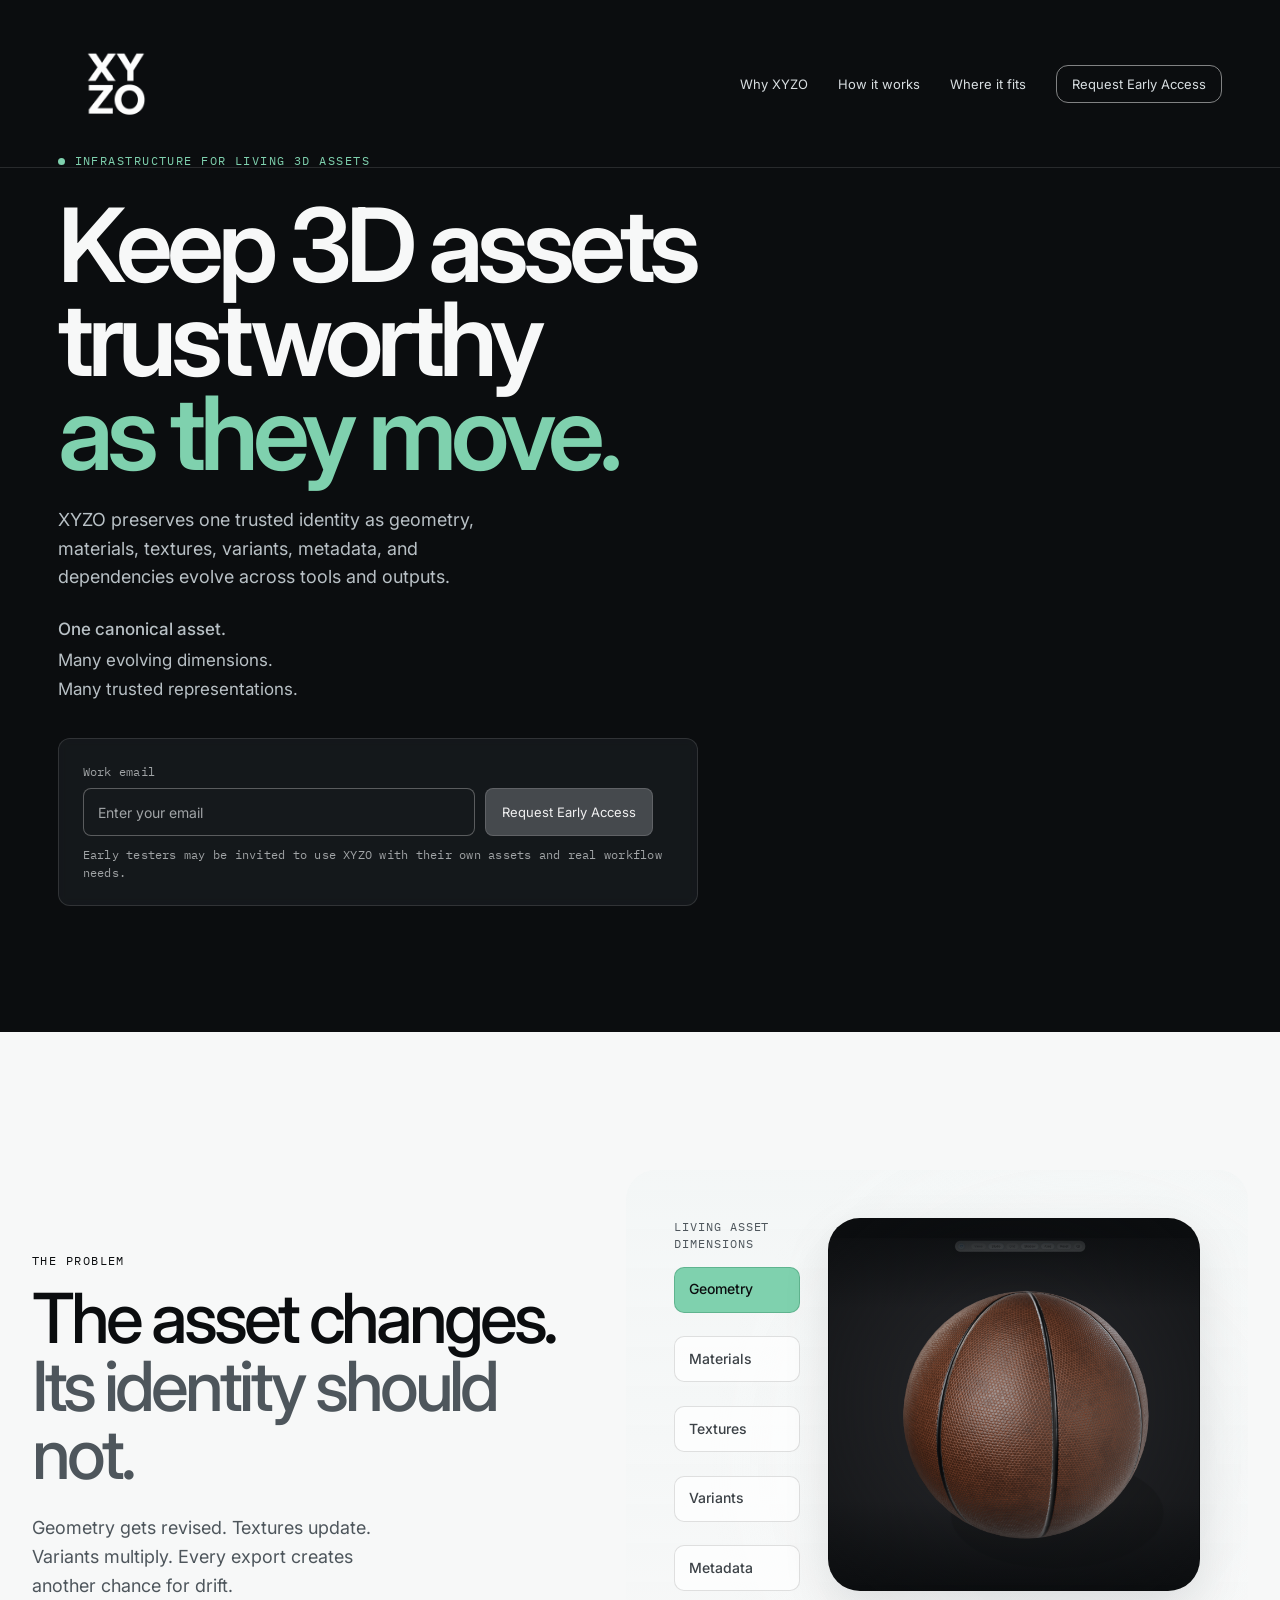
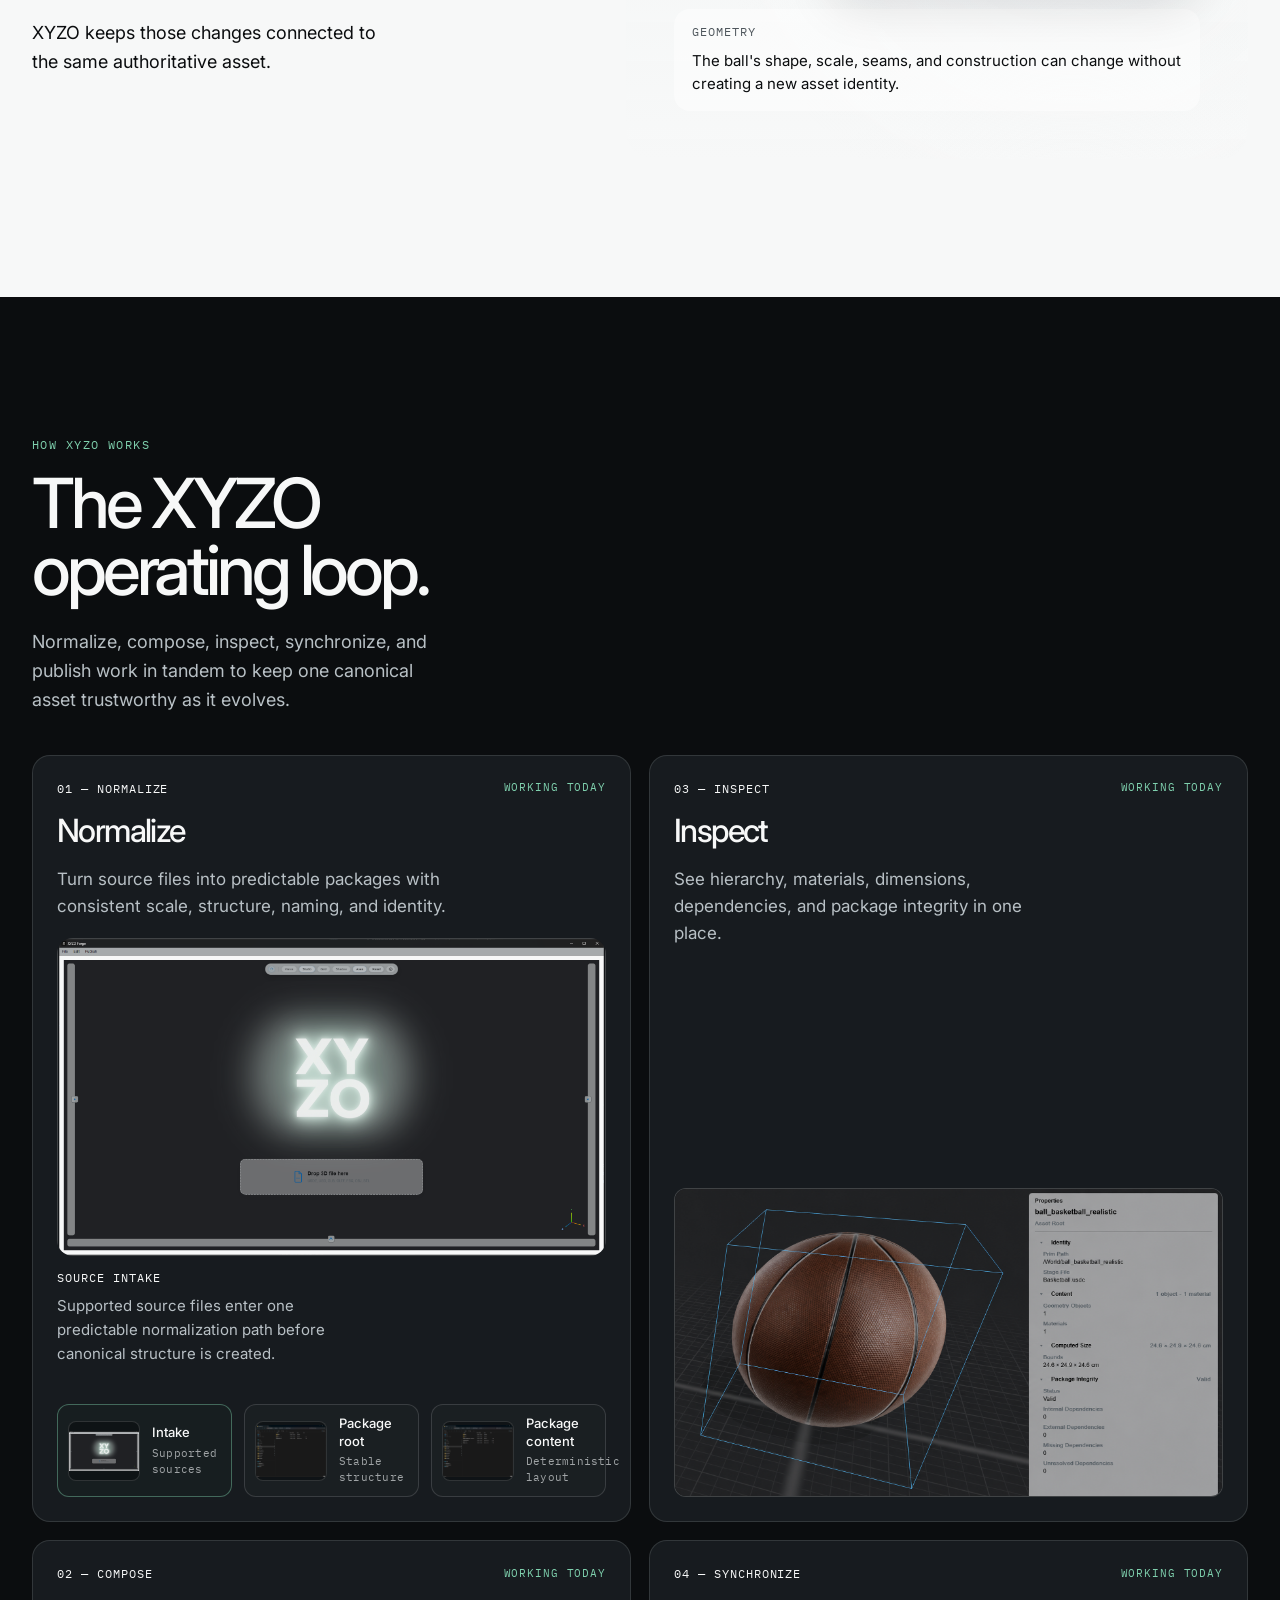
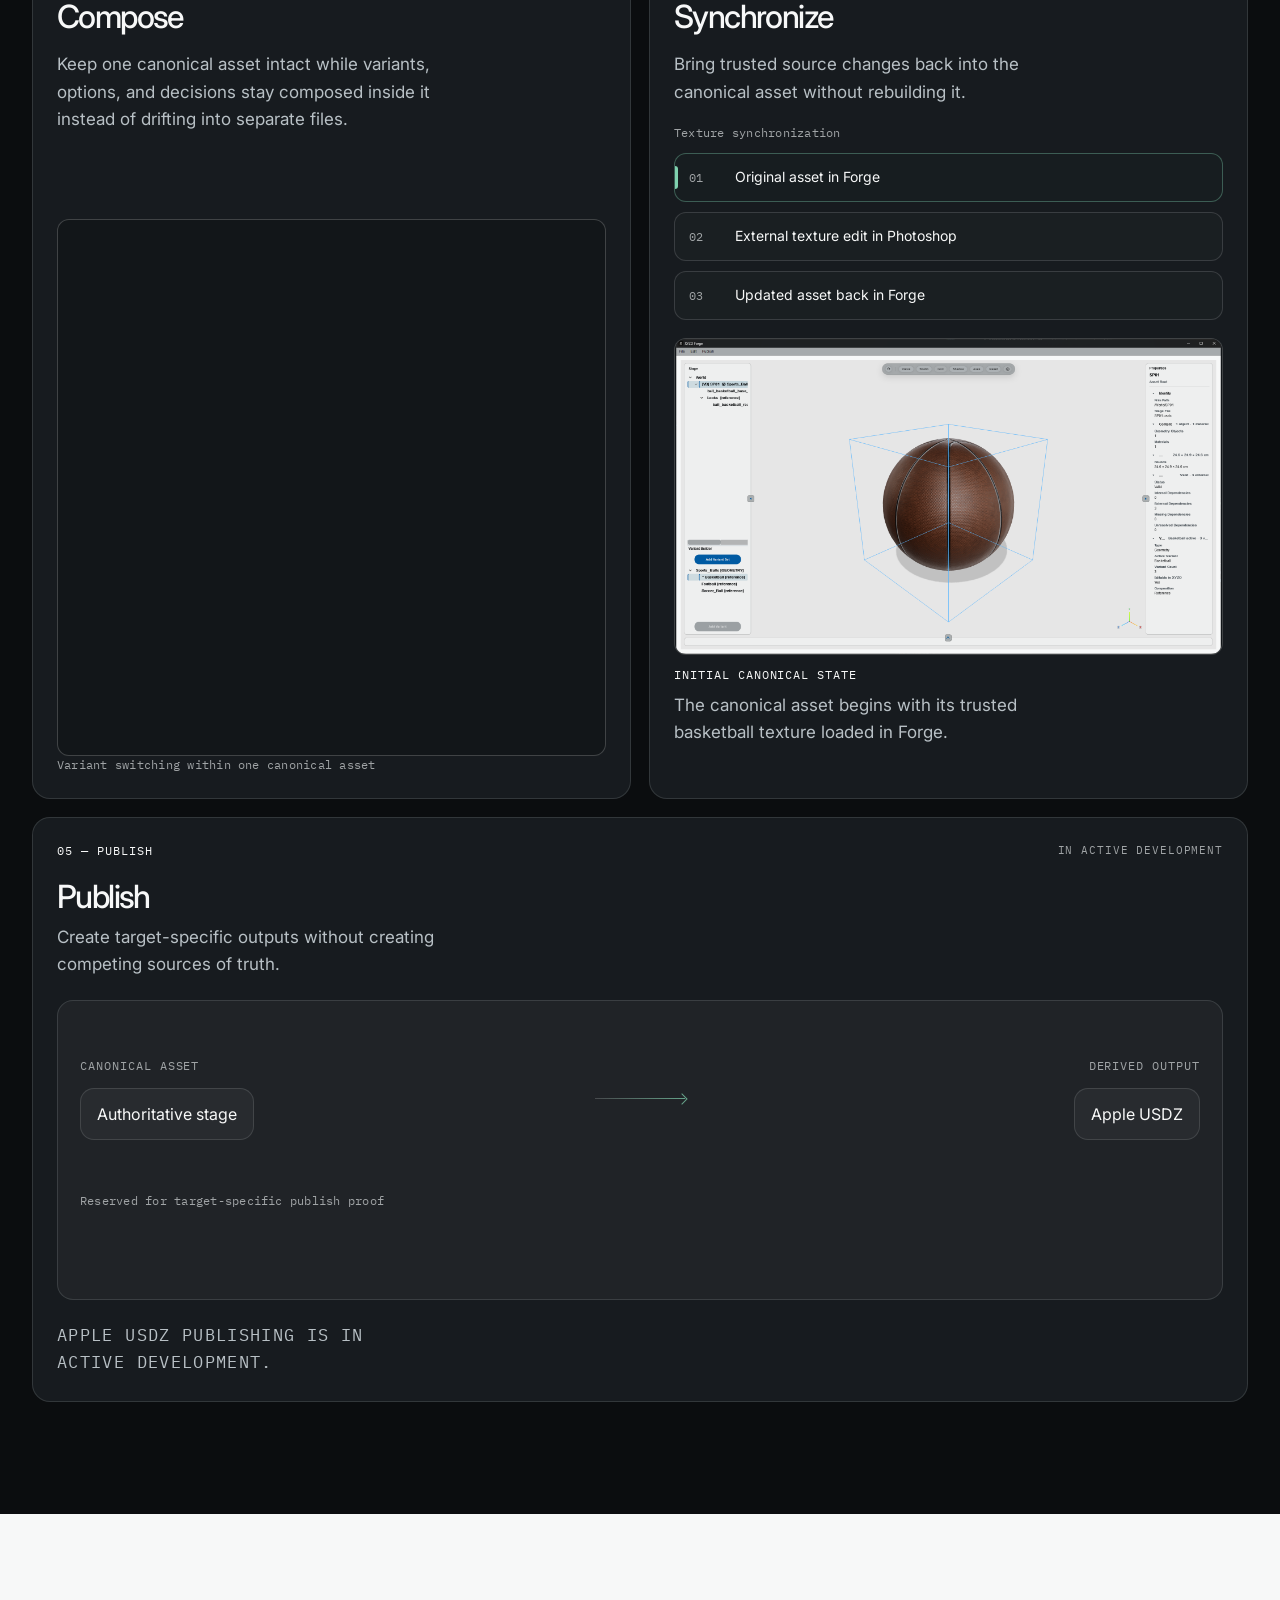
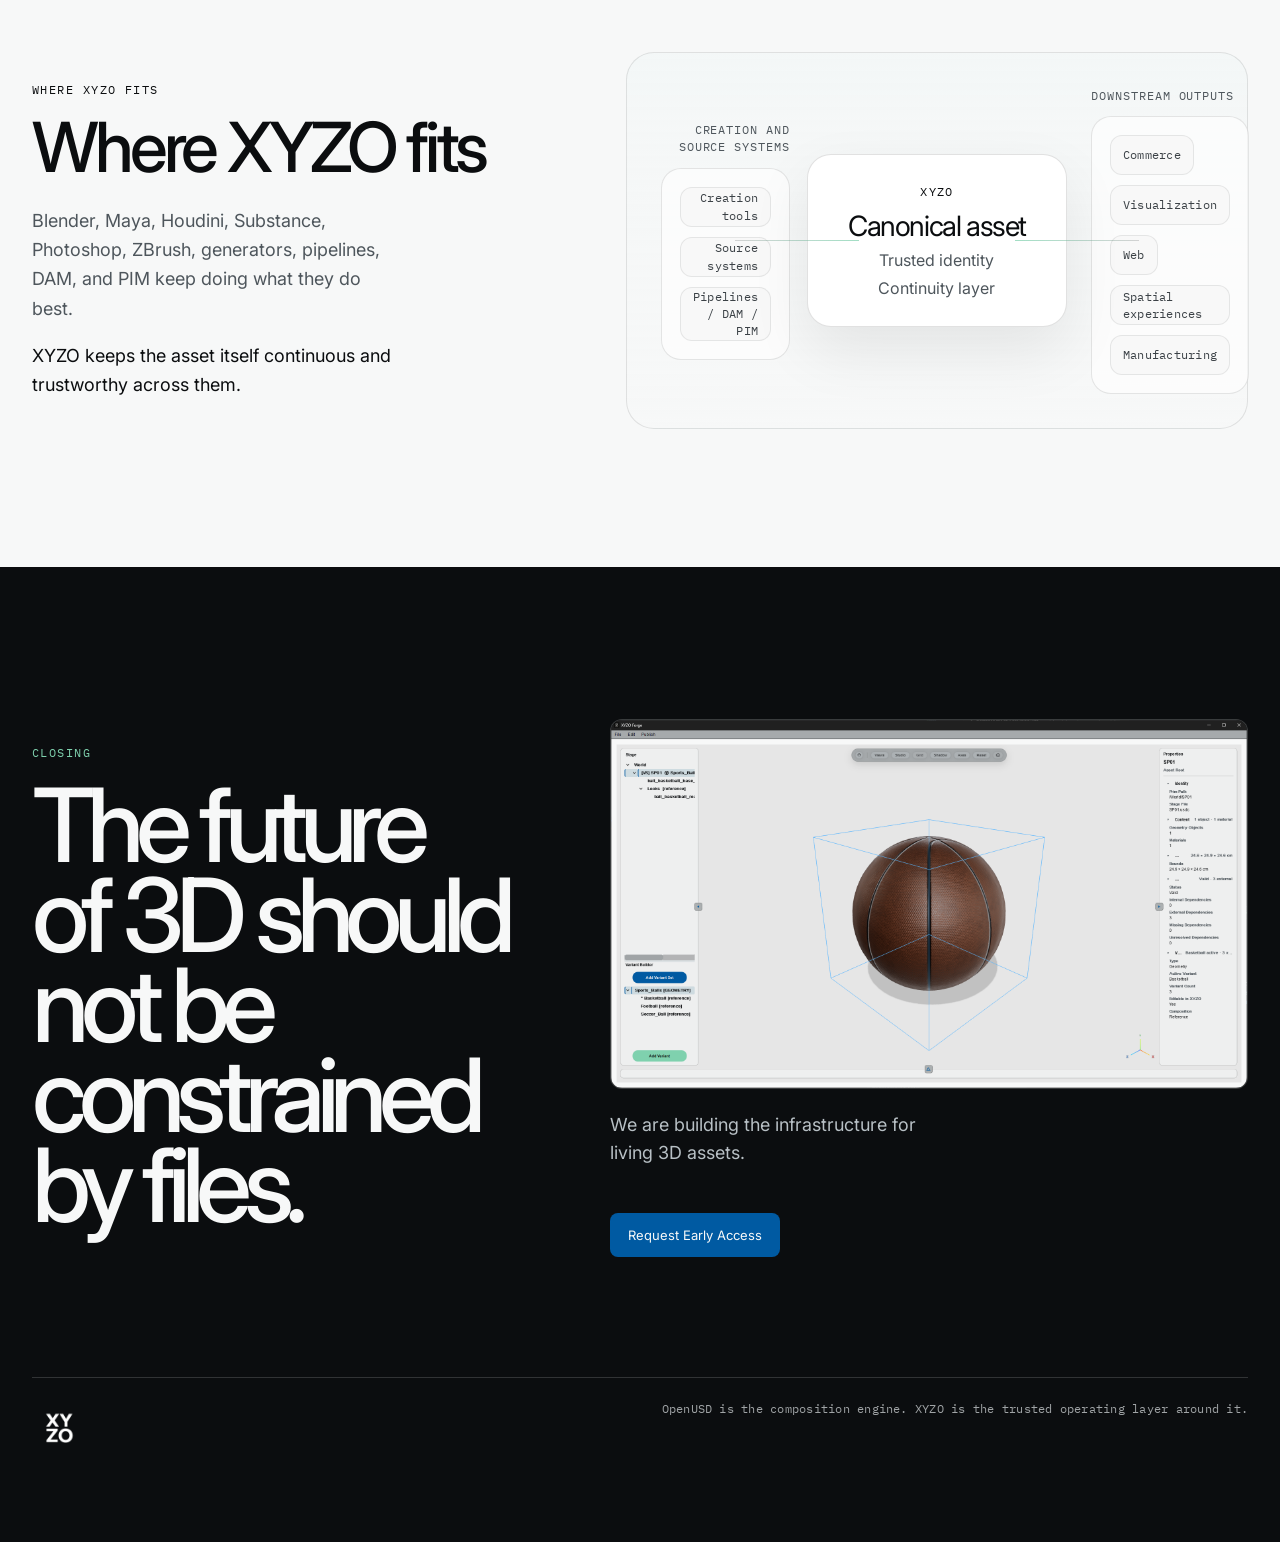
==== commit e154d03f: "Refine Problem section around living asset dimensions Polish the homepage Problem section into a cle" ====
--- a/index.html
+++ b/index.html
@@ -22,7 +22,7 @@
   <header>
     <nav class="wrap nav" aria-label="Primary navigation">
       <a href="#top" aria-label="XYZO home"><img class="site-logo" src="./resources/images/XYZO_Logo_WHITE_Transp.png" alt="XYZO"></a>
-      <div class="navlinks"><a href="#problem">Why XYZO</a><a href="#how-it-works">How it works</a><a href="#tool-boundary">Where it fits</a><a class="nav-cta" href="#signup">Request Early Access</a></div>
+      <div class="navlinks"><a href="#problem">Why XYZO</a><a href="#how-it-works">How it works</a><a href="#where-it-fits">Where it fits</a><a class="nav-cta" href="#signup">Request Early Access</a></div>
     </nav>
   </header>
   <main id="top">
@@ -52,13 +52,26 @@
           <p class="problem-closing">XYZO keeps those changes connected to the same authoritative asset.</p>
         </div>
         <div class="problem-visual" aria-label="The same basketball asset remains recognizable while its dimensions evolve">
-          <div class="problem-asset-frame">
-            <img class="problem-asset-image" src="./resources/images/evidence/xyzo_forge_Bastball.png" alt="Basketball asset in XYZO Forge shown as one canonical asset with connected dimensions" width="1922" height="1112" loading="lazy" decoding="async">
-            <span class="problem-tag problem-tag-geometry mono">Geometry</span>
-            <span class="problem-tag problem-tag-materials mono">Materials</span>
-            <span class="problem-tag problem-tag-textures mono">Textures</span>
-            <span class="problem-tag problem-tag-variants mono">Variants</span>
-            <span class="problem-tag problem-tag-metadata mono">Metadata</span>
+          <div class="problem-asset-frame" data-problem-root>
+            <div class="problem-asset-stage">
+              <div class="problem-dimension-panel">
+                <div class="problem-dimension-label mono">Living asset dimensions</div>
+                <div class="problem-dimension-list" aria-label="Asset dimensions">
+                  <button class="problem-dimension-button is-active" type="button" data-problem-dimension="geometry" data-problem-title="Geometry" data-problem-description="The ball's shape, scale, seams, and construction can change without creating a new asset identity." aria-pressed="true" aria-controls="problemDimensionDescription">Geometry</button>
+                  <button class="problem-dimension-button" type="button" data-problem-dimension="materials" data-problem-title="Materials" data-problem-description="The rubber, finish, reflectivity, and surface response can evolve while remaining part of the same asset." aria-pressed="false" aria-controls="problemDimensionDescription">Materials</button>
+                  <button class="problem-dimension-button" type="button" data-problem-dimension="textures" data-problem-title="Textures" data-problem-description="Color, branding, wear, and surface detail can update independently without rebuilding the whole asset." aria-pressed="false" aria-controls="problemDimensionDescription">Textures</button>
+                  <button class="problem-dimension-button" type="button" data-problem-dimension="variants" data-problem-title="Variants" data-problem-description="Basketball, football, and soccer-ball alternatives can live as trusted choices within one canonical asset." aria-pressed="false" aria-controls="problemDimensionDescription">Variants</button>
+                  <button class="problem-dimension-button" type="button" data-problem-dimension="metadata" data-problem-title="Metadata" data-problem-description="Identity, dimensions, source references, status, and other context stay attached as the asset evolves." aria-pressed="false" aria-controls="problemDimensionDescription">Metadata</button>
+                </div>
+              </div>
+              <div class="problem-asset-core">
+                <img class="problem-asset-image" src="./resources/images/evidence/xyzo_forge_Bastball_Standalone.png" alt="Standalone basketball asset shown as one canonical asset with connected dimensions" width="1922" height="1112" loading="lazy" decoding="async">
+              </div>
+            </div>
+            <div class="problem-dimension-copy" id="problemDimensionDescription" aria-live="polite">
+              <div class="problem-dimension-title mono" id="problemDimensionTitle">Geometry</div>
+              <p class="problem-dimension-description" id="problemDimensionText">The ball's shape, scale, seams, and construction can change without creating a new asset identity.</p>
+            </div>
           </div>
         </div>
       </div>
@@ -68,11 +81,11 @@
         <div class="how-it-works-intro reveal">
           <div>
             <div class="eyebrow eyebrow-accent">HOW XYZO WORKS</div>
-            <h2>One asset. Five continuous actions.</h2>
-          </div>
-          <p class="workflow-loop mono">Normalize &#8594; Compose &#8594; Inspect &#8594; Synchronize &#8594; Publish</p>
-        </div>
-        <div class="workflow-grid">
+            <h2>The XYZO operating loop.</h2>
+            <p class="how-it-works-support">Normalize, compose, inspect, synchronize, and publish work in tandem to keep one canonical asset trustworthy as it evolves.</p>
+          </div>
+        </div>
+        <div class="workflow-top-row">
           <article class="workflow-panel workflow-panel-normalize reveal">
             <div class="workflow-panel-header">
               <div class="workflow-panel-label mono">01 &mdash; NORMALIZE</div>
@@ -80,18 +93,87 @@
             </div>
             <h3>Normalize</h3>
             <p>Turn source files into predictable packages with consistent scale, structure, naming, and identity.</p>
+            <div class="normalize-gallery" data-normalize-gallery>
+              <div class="normalize-gallery-display">
+                <div class="normalize-gallery-view is-active" data-normalize-view="intake">
+                  <figure class="product-evidence workflow-evidence">
+                    <div class="product-evidence-frame">
+                      <img class="product-evidence-image" src="./resources/images/evidence/xyzo-normalize-supported-intake-desktop.png" alt="XYZO Forge intake screen ready to accept supported 3D source formats for normalization" width="1922" height="1112" loading="lazy" decoding="async">
+                    </div>
+                  </figure>
+                </div>
+                <div class="normalize-gallery-view" data-normalize-view="root" hidden>
+                  <figure class="product-evidence workflow-evidence">
+                    <div class="product-evidence-frame">
+                      <img class="product-evidence-image" src="./resources/images/evidence/xyzo-normalize-canonical-package-root.png" alt="Normalized XYZO package root showing a canonical asset structure" width="1922" height="1112" loading="lazy" decoding="async">
+                    </div>
+                  </figure>
+                </div>
+                <div class="normalize-gallery-view" data-normalize-view="content" hidden>
+                  <figure class="product-evidence workflow-evidence">
+                    <div class="product-evidence-frame">
+                      <img class="product-evidence-image" src="./resources/images/evidence/xyzo-normalize-canonical-package-content.png" alt="Normalized XYZO package content view showing organized canonical asset files" width="1922" height="1112" loading="lazy" decoding="async">
+                    </div>
+                  </figure>
+                </div>
+              </div>
+              <div class="normalize-gallery-copy" aria-live="polite">
+                <div class="normalize-gallery-title mono" id="normalizeGalleryTitle">Source intake</div>
+                <p class="normalize-gallery-description" id="normalizeGalleryDescription">Supported source files enter one predictable normalization path before canonical structure is created.</p>
+              </div>
+              <div class="normalize-gallery-selectors" aria-label="Normalization evidence states">
+                <button class="normalize-gallery-trigger is-active" type="button" data-normalize-target="intake" data-normalize-title="Source intake" data-normalize-description="Supported source files enter one predictable normalization path before canonical structure is created." aria-pressed="true">
+                  <span class="normalize-gallery-trigger-preview normalize-gallery-trigger-image">
+                    <img src="./resources/images/evidence/xyzo-normalize-supported-intake-desktop.png" alt="" width="1922" height="1112" loading="lazy" decoding="async">
+                  </span>
+                  <span class="normalize-gallery-trigger-copy">
+                    <span class="normalize-gallery-trigger-title">Intake</span>
+                    <span class="normalize-gallery-trigger-meta mono">Supported sources</span>
+                  </span>
+                </button>
+                <button class="normalize-gallery-trigger" type="button" data-normalize-target="root" data-normalize-title="Canonical package root" data-normalize-description="Normalization establishes a stable root structure that gives the asset one predictable home." aria-pressed="false">
+                  <span class="normalize-gallery-trigger-preview normalize-gallery-trigger-image">
+                    <img src="./resources/images/evidence/xyzo-normalize-canonical-package-root.png" alt="" width="1922" height="1112" loading="lazy" decoding="async">
+                  </span>
+                  <span class="normalize-gallery-trigger-copy">
+                    <span class="normalize-gallery-trigger-title">Package root</span>
+                    <span class="normalize-gallery-trigger-meta mono">Stable structure</span>
+                  </span>
+                </button>
+                <button class="normalize-gallery-trigger" type="button" data-normalize-target="content" data-normalize-title="Canonical package content" data-normalize-description="Organized package content keeps the asset readable, deterministic, and easier to trust downstream." aria-pressed="false">
+                  <span class="normalize-gallery-trigger-preview normalize-gallery-trigger-image">
+                    <img src="./resources/images/evidence/xyzo-normalize-canonical-package-content.png" alt="" width="1922" height="1112" loading="lazy" decoding="async">
+                  </span>
+                  <span class="normalize-gallery-trigger-copy">
+                    <span class="normalize-gallery-trigger-title">Package content</span>
+                    <span class="normalize-gallery-trigger-meta mono">Deterministic layout</span>
+                  </span>
+                </button>
+              </div>
+            </div>
+          </article>
+          <article class="workflow-panel workflow-panel-inspect reveal">
+            <div class="workflow-panel-header">
+              <div class="workflow-panel-label mono">03 &mdash; INSPECT</div>
+              <div class="stage-status mono">WORKING TODAY</div>
+            </div>
+            <h3>Inspect</h3>
+            <p>See hierarchy, materials, dimensions, dependencies, and package integrity in one place.</p>
             <figure class="product-evidence workflow-evidence">
               <div class="product-evidence-frame">
-                <img class="product-evidence-image" src="./resources/images/evidence/xyzo-normalize-supported-intake-desktop.png" alt="XYZO Forge intake screen ready to accept supported 3D source formats for normalization" width="1922" height="1112" loading="lazy" decoding="async">
+                <img class="product-evidence-image" src="./resources/images/evidence/xyzo_properties01.png" alt="XYZO Forge inspecting a selected basketball asset with computed size, content, and package integrity properties." width="1922" height="1112" loading="lazy" decoding="async">
               </div>
             </figure>
           </article>
+        </div>
+        <div class="workflow-feature-row">
           <article class="workflow-panel workflow-panel-compose reveal">
             <div class="workflow-panel-header">
               <div class="workflow-panel-label mono">02 &mdash; COMPOSE</div>
               <div class="stage-status mono">WORKING TODAY</div>
             </div>
             <h3>Compose</h3>
+            <p>Keep one canonical asset intact while variants, options, and decisions stay composed inside it instead of drifting into separate files.</p>
             <figure class="product-evidence workflow-evidence compose-evidence">
               <div class="product-evidence-frame">
                 <video class="product-evidence-image compose-evidence-video" autoplay loop muted playsinline preload="metadata" aria-label="XYZO Forge showing selectable geometry variants on a single Sports Balls prim while preserving one canonical asset identity.">
@@ -100,19 +182,6 @@
                 </video>
               </div>
               <figcaption class="compose-evidence-copy mono">Variant switching within one canonical asset</figcaption>
-            </figure>
-          </article>
-          <article class="workflow-panel workflow-panel-inspect reveal">
-            <div class="workflow-panel-header">
-              <div class="workflow-panel-label mono">03 &mdash; INSPECT</div>
-              <div class="stage-status mono">WORKING TODAY</div>
-            </div>
-            <h3>Inspect</h3>
-            <p>See hierarchy, materials, dimensions, dependencies, and package integrity in one place.</p>
-            <figure class="product-evidence workflow-evidence">
-              <div class="product-evidence-frame">
-                <img class="product-evidence-image" src="./resources/images/evidence/xyzo_properties01.png" alt="XYZO Forge inspecting a selected basketball asset with computed size, content, and package integrity properties." width="1922" height="1112" loading="lazy" decoding="async">
-              </div>
             </figure>
           </article>
           <article class="workflow-panel workflow-panel-sync reveal" data-sync-root>
@@ -159,48 +228,70 @@
               </div>
             </div>
           </article>
-          <article class="workflow-panel workflow-panel-publish reveal" aria-label="Publishing capability status">
-            <div class="workflow-panel-header">
-              <div class="workflow-panel-label mono">05 &mdash; PUBLISH</div>
-              <div class="stage-status stage-status-dev mono">IN ACTIVE DEVELOPMENT</div>
-            </div>
+        </div>
+        <article class="workflow-panel workflow-panel-publish reveal" aria-label="Publishing capability status">
+          <div class="workflow-panel-header">
+            <div class="workflow-panel-label mono">05 &mdash; PUBLISH</div>
+            <div class="stage-status stage-status-dev mono">IN ACTIVE DEVELOPMENT</div>
+          </div>
+          <div class="workflow-panel-publish-copy">
             <h3>Publish</h3>
             <p>Create target-specific outputs without creating competing sources of truth.</p>
-            <p class="publish-note">Apple USDZ publishing is in active development.</p>
-          </article>
-        </div>
+          </div>
+          <div class="publish-placeholder" aria-hidden="true">
+            <div class="publish-placeholder-stage">
+              <div class="publish-placeholder-lane">
+                <div class="publish-placeholder-badge mono">Canonical asset</div>
+                <div class="publish-placeholder-node">Authoritative stage</div>
+              </div>
+              <div class="publish-placeholder-arrow" aria-hidden="true"></div>
+              <div class="publish-placeholder-lane">
+                <div class="publish-placeholder-badge mono">Derived output</div>
+                <div class="publish-placeholder-node">Apple USDZ</div>
+              </div>
+            </div>
+            <div class="publish-placeholder-caption mono">Reserved for target-specific publish proof</div>
+          </div>
+          <p class="publish-note">Apple USDZ publishing is in active development.</p>
+        </article>
       </div>
     </section>
-    <section class="light tool-boundary" id="tool-boundary">
+    <section class="light tool-boundary" id="where-it-fits">
       <div class="wrap tool-boundary-layout reveal">
         <div class="tool-boundary-copy">
-          <div class="eyebrow">TOOL BOUNDARY</div>
-          <h2>Built to connect, not replace.</h2>
+          <div class="eyebrow">WHERE XYZO FITS</div>
+          <h2>Where XYZO fits</h2>
           <p class="tool-boundary-support">Blender, Maya, Houdini, Substance, Photoshop, ZBrush, generators, pipelines, DAM, and PIM keep doing what they do best.</p>
           <p class="tool-boundary-closing">XYZO keeps the asset itself continuous and trustworthy across them.</p>
         </div>
-        <div class="tool-boundary-diagram" aria-label="Creation tools and source systems feed a canonical asset that serves trusted downstream representations">
-          <div class="tool-boundary-side tool-boundary-inputs">
-            <span class="tool-boundary-chip mono">Creation tools</span>
-            <span class="tool-boundary-chip mono">Generators</span>
-            <span class="tool-boundary-chip mono">Source systems</span>
+        <div class="tool-boundary-diagram" aria-label="Creation tools and source systems feed XYZO as a continuity layer that supports trusted downstream outputs">
+          <div class="tool-boundary-group tool-boundary-group-inputs">
+            <div class="tool-boundary-group-label mono">Creation and source systems</div>
+            <div class="tool-boundary-group-card">
+              <span class="tool-boundary-item mono">Creation tools</span>
+              <span class="tool-boundary-item mono">Source systems</span>
+              <span class="tool-boundary-item mono">Pipelines / DAM / PIM</span>
+            </div>
           </div>
           <div class="tool-boundary-center">
             <div class="tool-boundary-connector tool-boundary-connector-left" aria-hidden="true"></div>
-            <figure class="tool-boundary-asset">
-              <div class="product-evidence-frame">
-                <img class="product-evidence-image" src="./resources/images/evidence/xyzo_forge_Bastball.png" alt="Basketball asset centered as one canonical asset connected to tools and outputs" width="1922" height="1112" loading="lazy" decoding="async">
-              </div>
-              <figcaption class="tool-boundary-asset-label mono">Canonical asset</figcaption>
-            </figure>
+            <div class="tool-boundary-core">
+              <div class="tool-boundary-core-mark mono">XYZO</div>
+              <div class="tool-boundary-core-title">Canonical asset</div>
+              <div class="tool-boundary-core-copy">Trusted identity</div>
+              <div class="tool-boundary-core-copy">Continuity layer</div>
+            </div>
             <div class="tool-boundary-connector tool-boundary-connector-right" aria-hidden="true"></div>
           </div>
-          <div class="tool-boundary-side tool-boundary-outputs">
-            <span class="tool-boundary-chip mono">Commerce</span>
-            <span class="tool-boundary-chip mono">Visualization</span>
-            <span class="tool-boundary-chip mono">Spatial experiences</span>
-            <span class="tool-boundary-chip mono">Manufacturing</span>
-            <span class="tool-boundary-chip mono">Web</span>
+          <div class="tool-boundary-group tool-boundary-group-outputs">
+            <div class="tool-boundary-group-label mono">Downstream outputs</div>
+            <div class="tool-boundary-group-card">
+              <span class="tool-boundary-item mono">Commerce</span>
+              <span class="tool-boundary-item mono">Visualization</span>
+              <span class="tool-boundary-item mono">Web</span>
+              <span class="tool-boundary-item mono">Spatial experiences</span>
+              <span class="tool-boundary-item mono">Manufacturing</span>
+            </div>
           </div>
         </div>
       </div>
@@ -208,18 +299,20 @@
     <section class="closing closing-section">
       <div class="wrap">
         <div class="closing-inner reveal">
-          <div>
+          <div class="closing-copy">
             <div class="eyebrow eyebrow-accent">CLOSING</div>
             <h2>The future of 3D should not be constrained by files.</h2>
           </div>
           <div class="closing-side">
             <figure class="closing-asset">
               <div class="product-evidence-frame">
-                <img class="product-evidence-image" src="./resources/images/evidence/xyzo_forge_Bastball.png" alt="Basketball asset shown again as a continuous trusted asset" width="1922" height="1112" loading="lazy" decoding="async">
+                <img class="product-evidence-image" src="./resources/images/evidence/xyzo-evidence-forge-inspection-desktop.png" alt="XYZO Forge showing a larger canonical asset inspection view" width="1922" height="1112" loading="lazy" decoding="async">
               </div>
             </figure>
-            <p>We are building the infrastructure for living 3D assets.</p>
-            <a class="action" href="#signup">Request Early Access</a>
+            <div class="closing-side-copy">
+              <p>We are building the infrastructure for living 3D assets.</p>
+              <a class="action" href="#signup">Request Early Access</a>
+            </div>
           </div>
         </div>
         <footer class="footer"><img src="./resources/images/XYZO_Logo_WHITE_Transp.png" alt="XYZO"><span class="mono">OpenUSD is the composition engine. XYZO is the trusted operating layer around it.</span></footer>
@@ -287,6 +380,67 @@
       const observer = new IntersectionObserver(entries => entries.forEach(entry => { if(entry.isIntersecting){ entry.target.classList.add('visible'); observer.unobserve(entry.target); } }), {threshold:.12});
       reveals.forEach(el => observer.observe(el));
     } else reveals.forEach(el => el.classList.add('visible'));
+
+    const problemRoot = document.querySelector('[data-problem-root]');
+    if (problemRoot) {
+      const problemButtons = problemRoot.querySelectorAll('[data-problem-dimension]');
+      const problemTitle = problemRoot.querySelector('#problemDimensionTitle');
+      const problemDescription = problemRoot.querySelector('#problemDimensionText');
+
+      function setProblemDimension(button) {
+        if (!button || !problemTitle || !problemDescription) {
+          return;
+        }
+
+        problemButtons.forEach(item => {
+          const isActive = item === button;
+          item.classList.toggle('is-active', isActive);
+          item.setAttribute('aria-pressed', String(isActive));
+        });
+
+        problemTitle.textContent = button.dataset.problemTitle || '';
+        problemDescription.textContent = button.dataset.problemDescription || '';
+      }
+
+      problemButtons.forEach(button => {
+        button.addEventListener('click', () => setProblemDimension(button));
+      });
+
+      setProblemDimension(problemRoot.querySelector('.problem-dimension-button.is-active') || problemButtons[0]);
+    }
+
+    const normalizeGallery = document.querySelector('[data-normalize-gallery]');
+    if (normalizeGallery) {
+      const normalizeButtons = normalizeGallery.querySelectorAll('[data-normalize-target]');
+      const normalizeViews = normalizeGallery.querySelectorAll('[data-normalize-view]');
+      const normalizeTitle = normalizeGallery.querySelector('#normalizeGalleryTitle');
+      const normalizeDescription = normalizeGallery.querySelector('#normalizeGalleryDescription');
+
+      function setNormalizeState(targetKey) {
+        normalizeButtons.forEach(button => {
+          const isActive = button.dataset.normalizeTarget === targetKey;
+          button.classList.toggle('is-active', isActive);
+          button.setAttribute('aria-pressed', String(isActive));
+
+          if (isActive && normalizeTitle && normalizeDescription) {
+            normalizeTitle.textContent = button.dataset.normalizeTitle || '';
+            normalizeDescription.textContent = button.dataset.normalizeDescription || '';
+          }
+        });
+
+        normalizeViews.forEach(view => {
+          const isActive = view.dataset.normalizeView === targetKey;
+          view.classList.toggle('is-active', isActive);
+          view.hidden = !isActive;
+        });
+      }
+
+      normalizeButtons.forEach(button => {
+        button.addEventListener('click', () => setNormalizeState(button.dataset.normalizeTarget));
+      });
+
+      setNormalizeState('intake');
+    }
 
     const syncRoot = document.querySelector('[data-sync-root]');
     if (syncRoot) {
--- a/resources/styles/site.css
+++ b/resources/styles/site.css
@@ -1704,55 +1704,137 @@
 
 .problem-asset-frame {
   position: relative;
+  display: grid;
+  gap: 18px;
+  min-height: clamp(420px, 46vw, 640px);
+  padding: clamp(28px, 4vw, 48px);
+  border-radius: 30px;
+  background:
+    radial-gradient(circle at 72% 50%, rgba(238, 241, 242, 0.9) 0%, rgba(247, 248, 248, 0.24) 38%, rgba(247, 248, 248, 0) 68%),
+    linear-gradient(180deg, rgba(243, 246, 246, 0.94) 0%, rgba(247, 248, 248, 1) 100%);
+}
+
+.problem-asset-stage {
+  display: grid;
+  grid-template-columns: minmax(124px, 0.34fr) minmax(0, 1fr);
+  gap: clamp(18px, 2.4vw, 28px);
+  align-items: stretch;
+}
+
+.problem-dimension-panel {
+  display: flex;
+  flex-direction: column;
+  justify-content: space-between;
+  gap: 14px;
+  min-width: 0;
+}
+
+.problem-dimension-label {
+  color: #4E565C;
+  text-transform: uppercase;
+  letter-spacing: 0.08em;
+}
+
+.problem-dimension-list {
+  display: flex;
+  flex-direction: column;
+  justify-content: space-between;
+  flex: 1 1 auto;
+  gap: 12px;
+}
+
+.problem-dimension-button {
+  position: relative;
+  display: inline-flex;
+  width: 100%;
+  align-items: center;
+  min-height: 46px;
+  padding: 10px 14px;
+  border: 1px solid rgba(11, 13, 15, 0.12);
+  border-radius: 10px;
+  background: rgba(255, 255, 255, 0.68);
+  color: #3B4146;
+  font: 500 14px/1.2 var(--sans);
+  text-align: left;
+  cursor: pointer;
+  transition: border-color 160ms ease, background-color 160ms ease, color 160ms ease;
+}
+
+.problem-dimension-button:hover {
+  border-color: rgba(11, 13, 15, 0.22);
+  background: rgba(255, 255, 255, 0.9);
+}
+
+.problem-dimension-button:focus-visible {
+  outline: 2px solid var(--blue);
+  outline-offset: 3px;
+}
+
+.problem-dimension-button.is-active {
+  border-color: rgba(92, 178, 140, 0.9);
+  background: var(--green);
+  color: #0B0D0F;
+}
+
+.problem-dimension-copy {
+  display: flex;
+  flex-direction: column;
+  gap: 8px;
+  width: 100%;
+  max-width: none;
+  padding: 14px 18px;
+  border-radius: 16px;
+  background: rgba(255, 255, 255, 0.42);
+}
+
+.problem-dimension-title {
+  color: #4E565C;
+  text-transform: uppercase;
+  letter-spacing: 0.08em;
+}
+
+.problem-dimension-description {
+  margin: 0;
+  color: var(--ink);
+  font-size: 15px;
+  line-height: 1.55;
+}
+
+.problem-asset-core {
+  position: relative;
+  width: 100%;
+  max-width: none;
+  margin-left: 0;
+  aspect-ratio: 1 / 1;
   overflow: hidden;
   border: 1px solid rgba(11, 13, 15, 0.12);
-  border-radius: 22px;
-  background: linear-gradient(180deg, rgba(238, 241, 242, 0.92) 0%, rgba(247, 248, 248, 1) 100%);
-  padding: clamp(18px, 2.6vw, 28px);
+  border-radius: 32px;
+  background:
+    radial-gradient(circle at center, rgba(11, 13, 15, 0) 0%, rgba(11, 13, 15, 0.18) 100%),
+    #0B0D0F;
+  box-shadow: 0 18px 48px rgba(11, 13, 15, 0.1);
+}
+
+.problem-asset-core::before {
+  content: "";
+  position: absolute;
+  inset: 0;
+  z-index: 1;
+  background:
+    radial-gradient(circle at center, rgba(11, 13, 15, 0) 0 36%, rgba(11, 13, 15, 0.28) 66%, rgba(11, 13, 15, 0.62) 100%),
+    linear-gradient(180deg, rgba(11, 13, 15, 0.96) 0%, rgba(11, 13, 15, 0) 24%, rgba(11, 13, 15, 0) 76%, rgba(11, 13, 15, 0.96) 100%);
+  pointer-events: none;
 }
 
 .problem-asset-image {
+  position: absolute;
+  top: 50%;
+  left: 50%;
+  width: 188%;
+  max-width: none;
+  transform: translate(-49%, -48%);
   display: block;
-  width: 100%;
-  border: 1px solid rgba(11, 13, 15, 0.12);
-  border-radius: 18px;
-  background: var(--black);
-}
-
-.problem-tag {
-  position: absolute;
-  display: inline-flex;
-  align-items: center;
-  padding: 8px 10px;
-  border: 1px solid rgba(11, 13, 15, 0.14);
-  border-radius: 999px;
-  background: rgba(247, 248, 248, 0.94);
-  color: #3B4146;
-}
-
-.problem-tag-geometry {
-  top: 16px;
-  left: 22px;
-}
-
-.problem-tag-materials {
-  top: 22px;
-  right: 24px;
-}
-
-.problem-tag-textures {
-  left: 18px;
-  bottom: 102px;
-}
-
-.problem-tag-variants {
-  right: 18px;
-  bottom: 108px;
-}
-
-.problem-tag-metadata {
-  right: 34%;
-  bottom: 18px;
+  height: auto;
 }
 
 .how-it-works {
@@ -1766,32 +1848,33 @@
   grid-template-columns: minmax(0, 1fr) auto;
   gap: 32px;
   align-items: end;
-  margin-bottom: 54px;
+  margin-bottom: 40px;
 }
 
 .how-it-works h2 {
-  max-width: 12ch;
-}
-
-.workflow-loop {
-  display: inline-flex;
-  align-items: center;
-  flex-wrap: wrap;
-  gap: 10px;
-  max-width: 38ch;
-  color: var(--green);
-  text-transform: uppercase;
-}
-
-.workflow-grid {
-  display: grid;
-  grid-template-columns: minmax(0, 0.84fr) minmax(0, 1.16fr);
-  grid-template-areas:
-    "normalize compose"
-    "inspect compose"
-    "sync sync"
-    "publish publish";
+  max-width: 11ch;
+}
+
+.how-it-works-support {
+  max-width: 36ch;
+  margin-top: 22px;
+  color: var(--muted);
+  font-size: 18px;
+  line-height: 1.62;
+}
+
+.workflow-top-row {
+  display: grid;
+  grid-template-columns: repeat(2, minmax(0, 1fr));
   gap: 18px;
+  margin-bottom: 18px;
+}
+
+.workflow-feature-row {
+  display: grid;
+  grid-template-columns: minmax(0, 1fr) minmax(0, 1fr);
+  gap: 18px;
+  margin-bottom: 18px;
 }
 
 .workflow-panel {
@@ -1806,23 +1889,23 @@
 }
 
 .workflow-panel-normalize {
-  grid-area: normalize;
+  min-height: 100%;
 }
 
 .workflow-panel-compose {
-  grid-area: compose;
+  min-height: 100%;
 }
 
 .workflow-panel-inspect {
-  grid-area: inspect;
+  min-height: 100%;
 }
 
 .workflow-panel-sync {
-  grid-area: sync;
+  min-height: 100%;
 }
 
 .workflow-panel-publish {
-  grid-area: publish;
+  min-height: 100%;
 }
 
 .workflow-panel-header {
@@ -1865,12 +1948,70 @@
 }
 
 .workflow-panel-normalize .product-evidence-image {
-  object-fit: cover;
-  object-position: top center;
+  object-fit: contain;
+  object-position: center center;
+}
+
+.workflow-panel-normalize .normalize-gallery {
+  margin-top: auto;
+}
+
+.workflow-panel-normalize .normalize-gallery-display {
+  aspect-ratio: 1922 / 1112;
+}
+
+.workflow-panel-normalize .normalize-gallery-selectors {
+  grid-template-columns: repeat(3, minmax(0, 1fr));
+}
+
+.workflow-panel-normalize .normalize-gallery-trigger {
+  grid-template-columns: 72px minmax(0, 1fr);
+  padding: 10px;
+}
+
+.workflow-panel-normalize .normalize-gallery-trigger:hover {
+  border-color: rgba(247, 248, 248, 0.14);
+  background: rgba(29, 34, 38, 0.62);
+}
+
+.workflow-panel-normalize .normalize-gallery-trigger.is-active {
+  border-color: rgba(127, 209, 174, 0.42);
+}
+
+.workflow-panel-normalize .normalize-gallery-trigger:focus-visible {
+  outline: 2px solid var(--blue);
+  outline-offset: 3px;
+}
+
+.workflow-panel-normalize .normalize-gallery-trigger-preview {
+  min-height: 60px;
+}
+
+.workflow-panel-normalize .normalize-gallery-description {
+  max-width: 34ch;
+  font-size: 15px;
+}
+
+.workflow-panel-normalize .normalize-gallery-trigger-title {
+  font-size: 13px;
+}
+
+.workflow-panel-normalize .normalize-gallery-trigger-meta {
+  font-size: 11px;
+}
+
+.workflow-panel-normalize .workflow-evidence .product-evidence-frame,
+.workflow-panel-inspect .workflow-evidence .product-evidence-frame {
+  min-height: 220px;
 }
 
 .workflow-panel-compose .product-evidence-frame {
   min-height: clamp(360px, 42vw, 620px);
+}
+
+.workflow-panel-compose p,
+.workflow-panel-sync p {
+  max-width: 38ch;
 }
 
 .workflow-panel-inspect .product-evidence-frame {
@@ -1898,14 +2039,85 @@
 }
 
 .workflow-panel-publish {
-  display: grid;
-  grid-template-columns: minmax(0, 1fr) auto;
-  align-items: start;
-  gap: 20px;
-}
-
-.workflow-panel-publish p {
-  max-width: 40ch;
+  gap: 22px;
+}
+
+.workflow-panel-publish-copy {
+  display: grid;
+  gap: 10px;
+}
+
+.workflow-panel-publish-copy p {
+  max-width: 42ch;
+}
+
+.publish-placeholder {
+  display: grid;
+  gap: 18px;
+  min-height: clamp(220px, 24vw, 300px);
+  padding: 22px;
+  border: 1px solid rgba(247, 248, 248, 0.12);
+  border-radius: 16px;
+  background: rgba(247, 248, 248, 0.04);
+}
+
+.publish-placeholder-stage {
+  display: grid;
+  grid-template-columns: minmax(0, 1fr) auto minmax(0, 1fr);
+  gap: 18px;
+  align-items: center;
+  height: 100%;
+}
+
+.publish-placeholder-lane {
+  display: grid;
+  gap: 14px;
+  align-content: center;
+}
+
+.publish-placeholder-badge {
+  color: var(--gray);
+  text-transform: uppercase;
+  letter-spacing: 0.08em;
+}
+
+.publish-placeholder-arrow {
+  position: relative;
+  width: clamp(56px, 7vw, 90px);
+  height: 1px;
+  background: linear-gradient(90deg, rgba(247, 248, 248, 0.18) 0%, rgba(127, 209, 174, 0.72) 100%);
+}
+
+.publish-placeholder-arrow::after {
+  content: "";
+  position: absolute;
+  top: 50%;
+  right: -1px;
+  width: 8px;
+  height: 8px;
+  border-top: 1px solid rgba(127, 209, 174, 0.72);
+  border-right: 1px solid rgba(127, 209, 174, 0.72);
+  transform: translateY(-50%) rotate(45deg);
+}
+
+.publish-placeholder-node {
+  display: inline-flex;
+  width: fit-content;
+  align-items: center;
+  min-height: 52px;
+  padding: 0 16px;
+  border: 1px solid rgba(247, 248, 248, 0.12);
+  border-radius: 14px;
+  color: var(--white);
+  background: rgba(247, 248, 248, 0.04);
+}
+
+.publish-placeholder-caption {
+  color: var(--gray);
+}
+
+.publish-placeholder-lane:last-child {
+  justify-items: end;
 }
 
 .publish-note {
@@ -1917,33 +2129,57 @@
 
 .tool-boundary-diagram {
   display: grid;
-  grid-template-columns: minmax(0, 0.64fr) minmax(260px, 0.72fr) minmax(0, 0.64fr);
-  gap: 16px;
+  grid-template-columns: minmax(0, 0.82fr) minmax(260px, 0.72fr) minmax(0, 0.82fr);
+  gap: 24px;
   align-items: center;
-}
-
-.tool-boundary-side {
-  display: flex;
-  flex-direction: column;
+  padding: clamp(24px, 3vw, 34px);
+  border: 1px solid rgba(11, 13, 15, 0.1);
+  border-radius: 28px;
+  background: linear-gradient(180deg, rgba(243, 246, 246, 0.88) 0%, rgba(247, 248, 248, 1) 100%);
+}
+
+.tool-boundary-group {
+  display: grid;
   gap: 12px;
 }
 
-.tool-boundary-inputs {
-  align-items: flex-end;
-}
-
-.tool-boundary-outputs {
-  align-items: flex-start;
-}
-
-.tool-boundary-chip {
+.tool-boundary-group-inputs {
+  text-align: right;
+}
+
+.tool-boundary-group-label {
+  color: #4E565C;
+  text-transform: uppercase;
+  letter-spacing: 0.08em;
+}
+
+.tool-boundary-group-card {
+  display: grid;
+  gap: 10px;
+  padding: 18px;
+  border: 1px solid rgba(11, 13, 15, 0.1);
+  border-radius: 20px;
+  background: rgba(255, 255, 255, 0.62);
+}
+
+.tool-boundary-item {
   display: inline-flex;
+  width: fit-content;
   align-items: center;
-  padding: 10px 12px;
-  border: 1px solid rgba(11, 13, 15, 0.12);
-  border-radius: 999px;
-  background: rgba(247, 248, 248, 0.86);
+  min-height: 40px;
+  padding: 0 12px;
+  border: 1px solid rgba(11, 13, 15, 0.08);
+  border-radius: 12px;
+  background: rgba(247, 248, 248, 0.88);
   color: #3B4146;
+}
+
+.tool-boundary-group-inputs .tool-boundary-item {
+  margin-left: auto;
+}
+
+.tool-boundary-group-outputs .tool-boundary-item {
+  margin-right: auto;
 }
 
 .tool-boundary-center {
@@ -1956,7 +2192,7 @@
 .tool-boundary-connector {
   position: absolute;
   top: 50%;
-  width: 96px;
+  width: 124px;
   height: 1px;
   background: linear-gradient(90deg, rgba(11, 13, 15, 0.16) 0%, rgba(127, 209, 174, 0.72) 100%);
 }
@@ -1975,21 +2211,48 @@
   margin: 0;
 }
 
-.tool-boundary-asset .product-evidence-frame {
-  min-height: 260px;
-  padding: 14px;
-  border-color: rgba(11, 13, 15, 0.12);
-  background: rgba(238, 241, 242, 0.8);
-}
-
-.tool-boundary-asset-label {
-  margin-top: 10px;
+.tool-boundary-core {
+  width: min(100%, 280px);
+  padding: 28px 24px;
+  border: 1px solid rgba(11, 13, 15, 0.12);
+  border-radius: 24px;
+  background: #FFFFFF;
+  box-shadow: 0 24px 60px rgba(11, 13, 15, 0.08);
+  text-align: center;
+}
+
+.tool-boundary-core-mark {
+  color: var(--green-dark);
+  text-transform: uppercase;
+  letter-spacing: 0.12em;
+}
+
+.tool-boundary-core-title {
+  margin-top: 12px;
+  color: var(--ink);
+  font-size: 28px;
+  line-height: 1.05;
+  letter-spacing: -0.05em;
+}
+
+.tool-boundary-core-copy {
+  margin-top: 8px;
   color: #4E565C;
-  text-align: center;
 }
 
 .closing-section {
   padding: 152px 0 88px;
+}
+
+.closing-section .closing-inner {
+  display: grid;
+  grid-template-columns: minmax(0, 0.88fr) minmax(0, 1.12fr);
+  align-items: center;
+  gap: clamp(42px, 6vw, 76px);
+}
+
+.closing-copy {
+  min-width: 0;
 }
 
 .closing-side {
@@ -1998,15 +2261,24 @@
   align-items: flex-start;
   gap: 22px;
   min-width: 0;
+  width: 100%;
+  max-width: 760px;
 }
 
 .closing-asset {
-  width: min(100%, 360px);
+  width: 100%;
   margin: 0;
 }
 
 .closing-asset .product-evidence-frame {
-  min-height: 200px;
+  min-height: clamp(300px, 28vw, 430px);
+}
+
+.closing-side-copy {
+  display: flex;
+  flex-direction: column;
+  align-items: flex-start;
+  gap: 18px;
 }
 
 .document-page {
@@ -2797,8 +3069,6 @@
   .tool-boundary-inputs,
   .tool-boundary-outputs {
     align-items: flex-start;
-    flex-direction: row;
-    flex-wrap: wrap;
   }
 
   .tool-boundary-center {
@@ -2809,13 +3079,31 @@
     display: none;
   }
 
-  .workflow-grid {
-    grid-template-columns: repeat(2, minmax(0, 1fr));
-    grid-template-areas:
-      "normalize compose"
-      "inspect compose"
-      "sync sync"
-      "publish publish";
+  .workflow-top-row,
+  .workflow-feature-row {
+    grid-template-columns: minmax(0, 1fr);
+  }
+
+  .publish-placeholder-stage {
+    grid-template-columns: minmax(0, 1fr);
+    justify-items: start;
+  }
+
+  .publish-placeholder-arrow {
+    width: 1px;
+    height: 44px;
+    background: linear-gradient(180deg, rgba(247, 248, 248, 0.18) 0%, rgba(127, 209, 174, 0.72) 100%);
+  }
+
+  .publish-placeholder-arrow::after {
+    top: auto;
+    bottom: -1px;
+    right: 50%;
+    transform: translateX(50%) rotate(135deg);
+  }
+
+  .publish-placeholder-lane:last-child {
+    justify-items: start;
   }
 
   .stage {
@@ -2844,18 +3132,18 @@
 
 @media (max-width: 980px) {
   .how-it-works-intro,
-  .workflow-panel-publish {
+  .closing-side {
     grid-template-columns: minmax(0, 1fr);
   }
 
-  .workflow-grid {
+  .problem-asset-frame,
+  .closing-section .closing-inner,
+  .tool-boundary-diagram {
     grid-template-columns: minmax(0, 1fr);
-    grid-template-areas:
-      "normalize"
-      "compose"
-      "inspect"
-      "sync"
-      "publish";
+  }
+
+  .problem-asset-stage {
+    grid-template-columns: minmax(116px, 0.32fr) minmax(0, 1fr);
   }
 
   .workflow-panel-compose .product-evidence-frame {
@@ -2992,17 +3280,37 @@
   }
 
   .problem-asset-frame {
-    padding: 14px;
-  }
-
-  .problem-tag {
-    position: static;
-    margin: 10px 10px 0 0;
-  }
-
-  .workflow-loop {
-    gap: 8px;
-    max-width: 28ch;
+    min-height: 0;
+    padding: 22px 16px 18px;
+  }
+
+  .problem-asset-stage {
+    grid-template-columns: minmax(0, 1fr);
+    gap: 14px;
+  }
+
+  .problem-dimension-list {
+    flex-direction: row;
+    flex-wrap: wrap;
+    justify-content: flex-start;
+    gap: 10px;
+  }
+
+  .problem-dimension-panel {
+    gap: 12px;
+  }
+
+  .problem-dimension-button {
+    width: fit-content;
+  }
+
+  .problem-asset-core {
+    width: min(100%, 360px);
+    margin: 0 auto;
+  }
+
+  .problem-asset-image {
+    width: 194%;
   }
 
   .workflow-panel {
@@ -3022,22 +3330,34 @@
     min-height: 280px;
   }
 
+  .publish-placeholder {
+    min-height: 0;
+  }
+
   .tool-boundary-diagram {
     gap: 18px;
-  }
-
-  .tool-boundary-inputs,
-  .tool-boundary-outputs {
-    gap: 10px;
-  }
-
-  .tool-boundary-chip {
-    width: fit-content;
-  }
-
-  .tool-boundary-asset .product-evidence-frame {
-    min-height: 220px;
-    padding: 10px;
+    padding: 18px;
+  }
+
+  .tool-boundary-core {
+    width: 100%;
+    max-width: 320px;
+    margin: 0 auto;
+  }
+
+  .tool-boundary-group,
+  .tool-boundary-group-inputs {
+    text-align: left;
+  }
+
+  .tool-boundary-group-inputs .tool-boundary-item,
+  .tool-boundary-group-outputs .tool-boundary-item {
+    margin-left: 0;
+    margin-right: 0;
+  }
+
+  .closing-side {
+    max-width: none;
   }
 
   .problem,
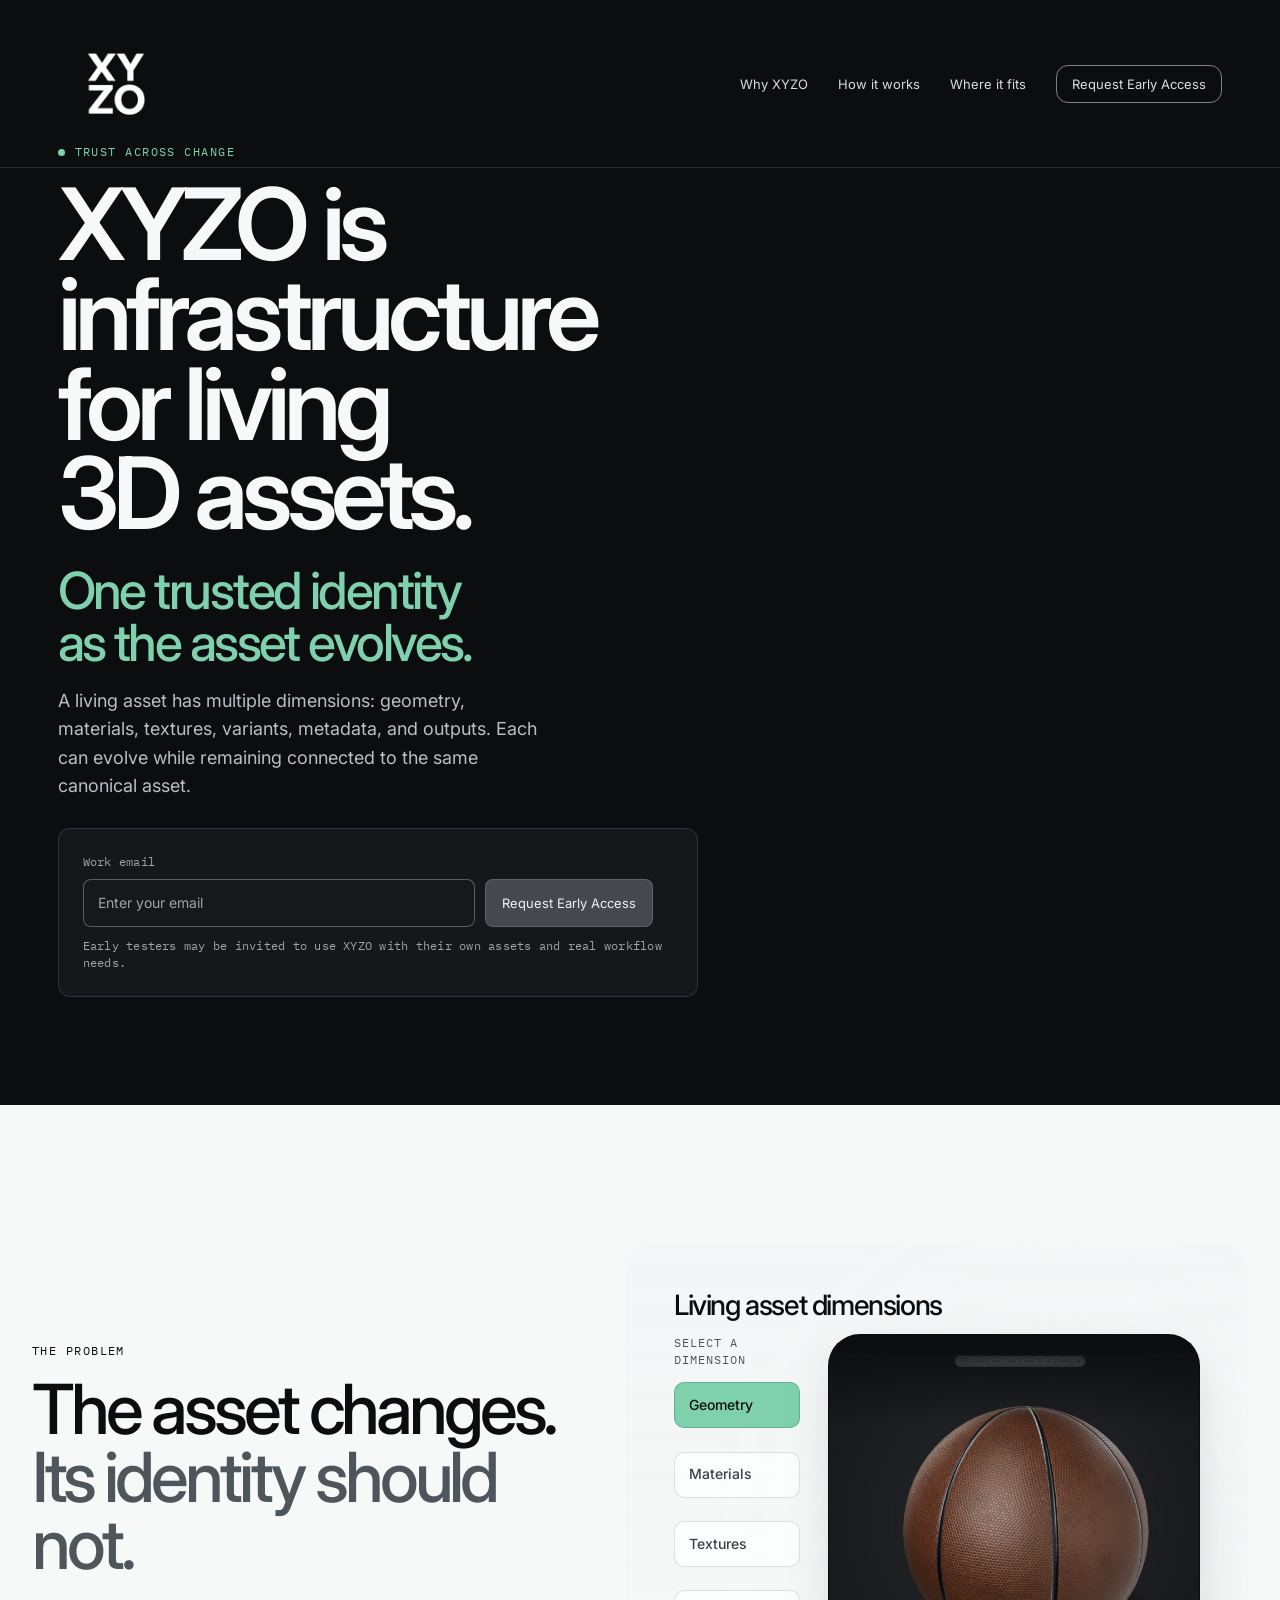
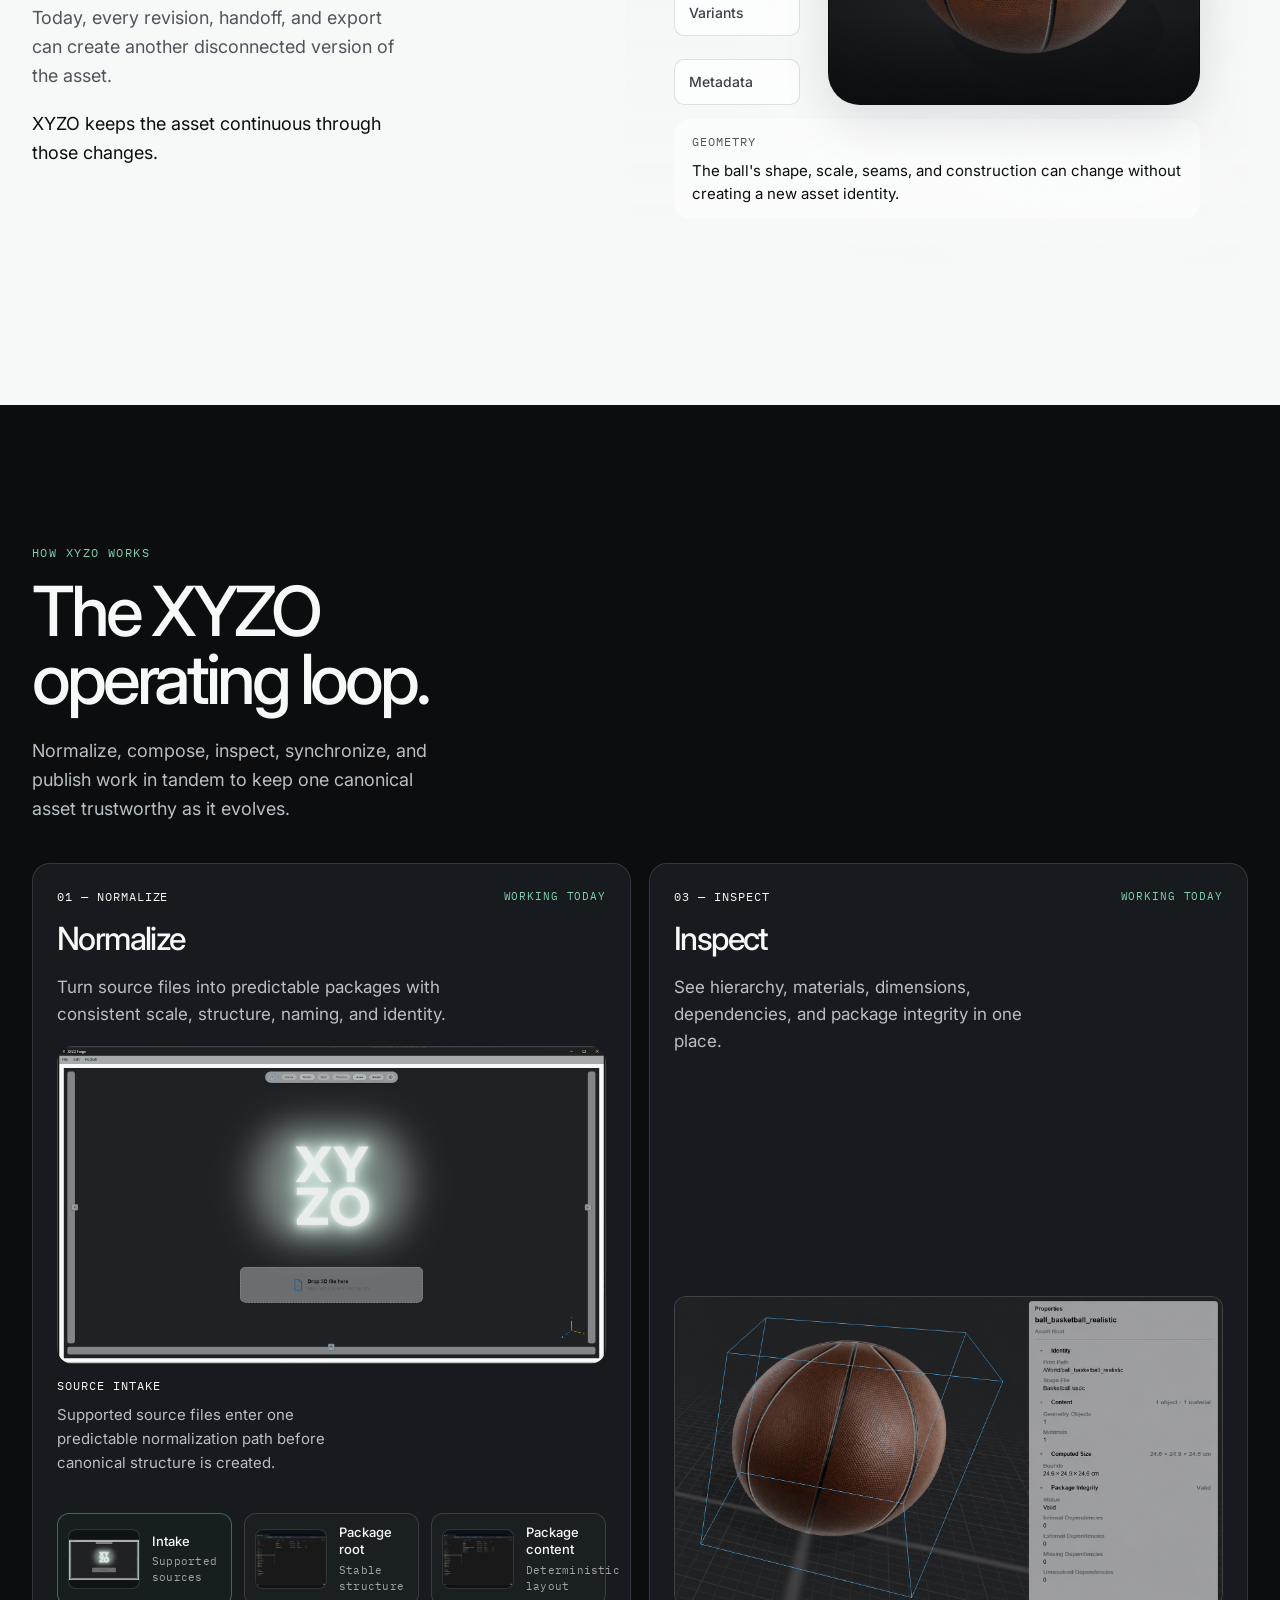
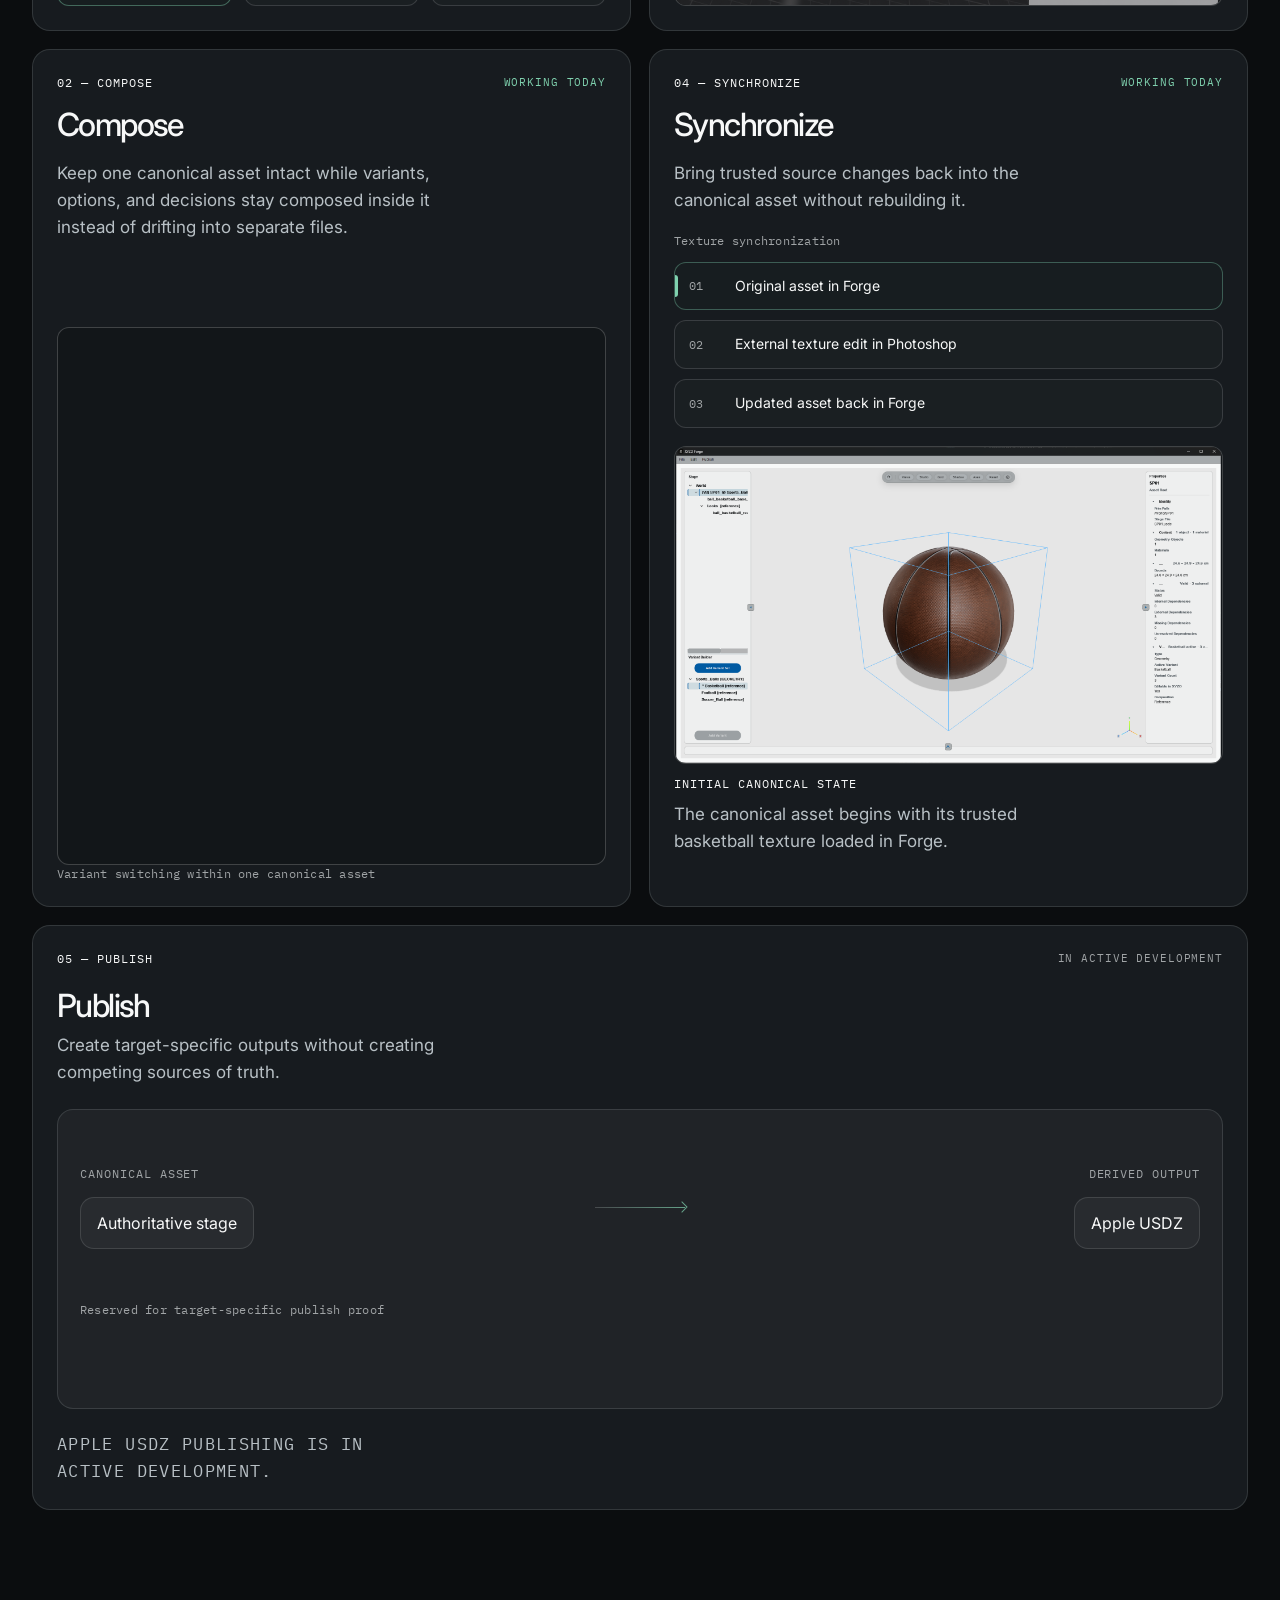
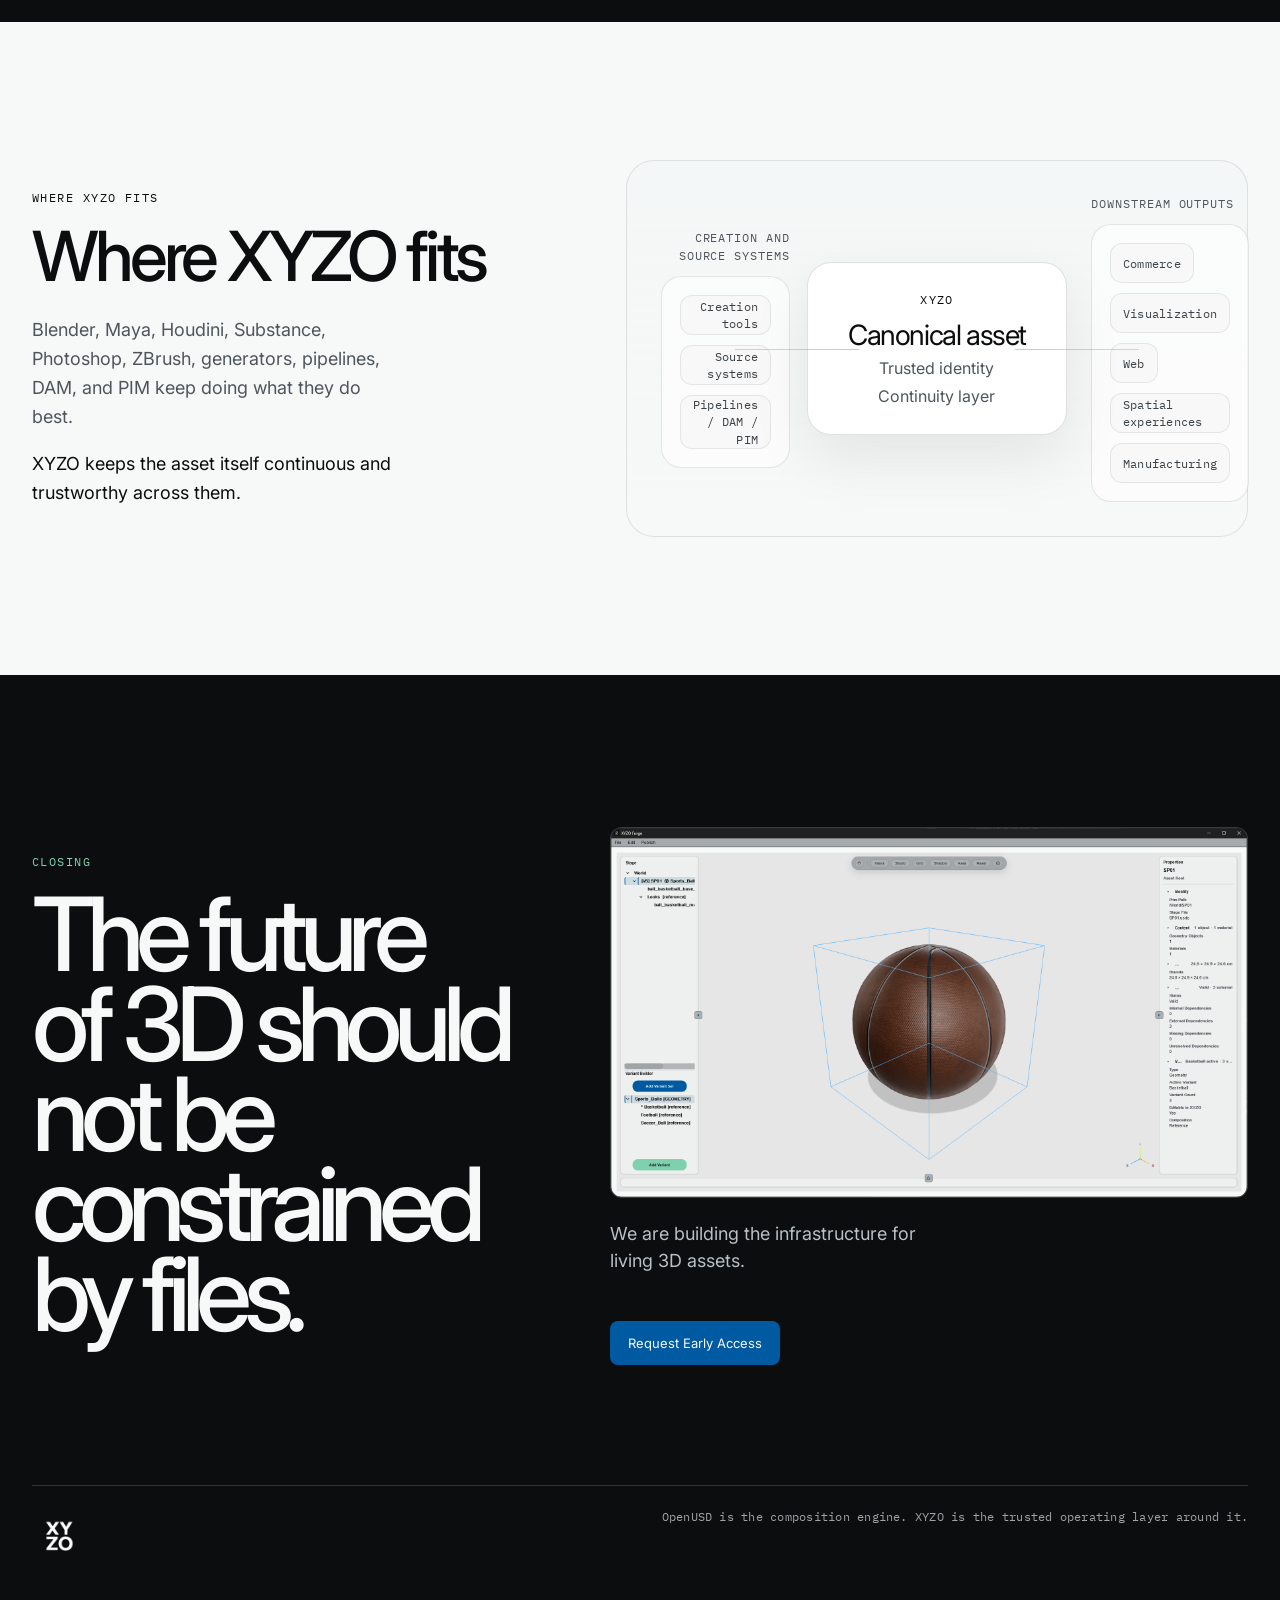
==== commit 0866a612: "Refine hero messaging and living asset dimensions Sharpen the homepage introduction and complete the" ====
--- a/index.html
+++ b/index.html
@@ -1,4 +1,4 @@
-<!DOCTYPE html>
+﻿<!DOCTYPE html>
 <html lang="en">
 <head>
   <meta charset="UTF-8" />
@@ -29,10 +29,10 @@
     <section class="hero">
       <video id="hero-background-video" autoplay muted loop playsinline aria-hidden="true"><source src="./resources/videos/XYZO_Splash_001.mp4" type="video/mp4"></video>
       <div class="hero-inner wrap">
-        <div class="hero-kicker eyebrow"><span class="marker"></span> INFRASTRUCTURE FOR LIVING 3D ASSETS</div>
-        <h1>Keep 3D assets trustworthy<span>as they move.</span></h1>
-        <p class="hero-support">XYZO preserves one trusted identity as geometry, materials, textures, variants, metadata, and dependencies evolve across tools and outputs.</p>
-        <div class="hero-foot"><p class="hero-copy"><strong>One canonical asset.</strong><span>Many evolving dimensions.</span><span>Many trusted representations.</span></p></div>
+        <div class="hero-kicker eyebrow"><span class="marker"></span> TRUST ACROSS CHANGE</div>
+        <h1>XYZO is infrastructure<span>for living 3D assets.</span></h1>
+        <p class="hero-secondary">One trusted identity <span>as the asset evolves.</span></p>
+        <p class="hero-support">A living asset has multiple dimensions: geometry, materials, textures, variants, metadata, and outputs. Each can evolve while remaining connected to the same canonical asset.</p>
         <div class="signup" id="signup">
           <form class="signup-form" name="xyzo_signup" method="POST" data-netlify="true" onsubmit="handleSubmit(event)">
             <input type="hidden" name="form-name" value="xyzo_signup" />
@@ -48,14 +48,15 @@
         <div class="problem-content">
           <div class="eyebrow">THE PROBLEM</div>
           <h2><span class="problem-heading-line">The asset changes.</span><span class="problem-heading-line problem-heading-detail">Its identity should not.</span></h2>
-          <p class="problem-support">Geometry gets revised. Textures update. Variants multiply. Every export creates another chance for drift.</p>
-          <p class="problem-closing">XYZO keeps those changes connected to the same authoritative asset.</p>
+          <p class="problem-support">Today, every revision, handoff, and export can create another disconnected version of the asset.</p>
+          <p class="problem-closing">XYZO keeps the asset continuous through those changes.</p>
         </div>
         <div class="problem-visual" aria-label="The same basketball asset remains recognizable while its dimensions evolve">
           <div class="problem-asset-frame" data-problem-root>
+            <h3 class="problem-dimension-heading">Living asset dimensions</h3>
             <div class="problem-asset-stage">
               <div class="problem-dimension-panel">
-                <div class="problem-dimension-label mono">Living asset dimensions</div>
+                <div class="problem-dimension-label mono">SELECT A DIMENSION</div>
                 <div class="problem-dimension-list" aria-label="Asset dimensions">
                   <button class="problem-dimension-button is-active" type="button" data-problem-dimension="geometry" data-problem-title="Geometry" data-problem-description="The ball's shape, scale, seams, and construction can change without creating a new asset identity." aria-pressed="true" aria-controls="problemDimensionDescription">Geometry</button>
                   <button class="problem-dimension-button" type="button" data-problem-dimension="materials" data-problem-title="Materials" data-problem-description="The rubber, finish, reflectivity, and surface response can evolve while remaining part of the same asset." aria-pressed="false" aria-controls="problemDimensionDescription">Materials</button>
--- a/resources/styles/site.css
+++ b/resources/styles/site.css
@@ -251,14 +251,14 @@
   position: relative;
   z-index: 1;
   width: 100%;
-  padding: clamp(146px, 17vh, 176px) 0 clamp(110px, 14vh, 138px);
+  padding: clamp(138px, 16vh, 166px) 0 clamp(96px, 12vh, 122px);
 }
 
 .hero-kicker {
   display: flex;
   align-items: center;
   gap: 10px;
-  margin-bottom: 28px;
+  margin-bottom: 18px;
   color: var(--green);
   white-space: nowrap;
 }
@@ -272,56 +272,40 @@
 }
 
 .hero h1 {
-  max-width: 10.75ch;
+  max-width: 11.2ch;
   margin: 0 0 26px;
-  font-size: clamp(54px, 8vw, 132px);
-  line-height: 0.92;
+  font-size: clamp(52px, 7.8vw, 122px);
+  line-height: 0.9;
   letter-spacing: -0.058em;
   text-wrap: balance;
 }
 
 .hero h1 span {
   display: block;
+  color: var(--white);
+}
+
+.hero-secondary {
+  max-width: 16ch;
+  margin: 0 0 18px;
   color: var(--green);
-}
-
-.hero-foot {
-  display: flex;
-  justify-content: flex-start;
-  align-items: flex-start;
-  max-width: 100%;
-  margin-bottom: 0;
-  gap: clamp(18px, 3vw, 34px);
-}
-
-.hero-copy {
-  display: flex;
-  flex-direction: column;
-  width: auto;
-  max-width: 36ch;
-  color: var(--muted);
-  font-size: 17px;
-  line-height: 1.55;
-  gap: 0.12em;
+  font-size: clamp(30px, 4vw, 58px);
+  line-height: 1.02;
+  letter-spacing: -0.05em;
+  font-weight: 500;
+  text-wrap: balance;
+}
+
+.hero-secondary span {
+  color: var(--green);
 }
 
 .hero-support {
-  max-width: 38ch;
-  margin: 0 0 24px;
+  max-width: 44ch;
+  margin: 0 0 28px;
   color: var(--muted);
   font-size: 18px;
   line-height: 1.58;
-}
-
-.hero-copy strong {
-  display: block;
-  margin-bottom: 0.18em;
-  color: var(--muted);
-  font-weight: 500;
-}
-
-.hero-copy span {
-  display: block;
 }
 
 .scroll-note {
@@ -336,7 +320,7 @@
    ============================================================ */
 .hero .signup {
   width: min(100%, 640px);
-  margin-top: clamp(28px, 3.2vw, 36px);
+  margin-top: clamp(18px, 2.4vw, 26px);
   padding: 24px;
   border: 1px solid rgba(255, 255, 255, 0.12);
   border-radius: var(--radius-md);
@@ -1705,7 +1689,7 @@
 .problem-asset-frame {
   position: relative;
   display: grid;
-  gap: 18px;
+  gap: 14px;
   min-height: clamp(420px, 46vw, 640px);
   padding: clamp(28px, 4vw, 48px);
   border-radius: 30px;
@@ -1725,11 +1709,22 @@
   display: flex;
   flex-direction: column;
   justify-content: space-between;
-  gap: 14px;
+  gap: 12px;
   min-width: 0;
 }
 
+.problem-dimension-heading {
+  margin: 0;
+  color: var(--ink);
+  font-size: 28px;
+  line-height: 1.04;
+  letter-spacing: -0.05em;
+  font-weight: 500;
+  white-space: nowrap;
+}
+
 .problem-dimension-label {
+  margin-bottom: 2px;
   color: #4E565C;
   text-transform: uppercase;
   letter-spacing: 0.08em;
@@ -3146,6 +3141,10 @@
     grid-template-columns: minmax(116px, 0.32fr) minmax(0, 1fr);
   }
 
+  .problem-dimension-heading {
+    font-size: 26px;
+  }
+
   .workflow-panel-compose .product-evidence-frame {
     min-height: 360px;
   }
@@ -3212,29 +3211,21 @@
   }
 
   .hero h1 {
-    max-width: 9.5ch;
-    font-size: clamp(52px, 15vw, 88px);
-  }
-
-  .hero-foot {
-    display: block;
-    max-width: 100%;
+    max-width: 10.2ch;
+    margin-bottom: 22px;
+    font-size: clamp(47px, 12.5vw, 76px);
+  }
+
+  .hero-secondary {
+    max-width: 15ch;
+    margin-bottom: 16px;
+    font-size: clamp(26px, 7vw, 40px);
   }
 
   .hero-support {
-    max-width: 32ch;
-    margin-bottom: 20px;
+    max-width: 34ch;
+    margin-bottom: 22px;
     font-size: 16px;
-  }
-
-  .hero-copy {
-    max-width: 31ch;
-    font-size: 16px;
-    gap: 0.12em;
-  }
-
-  .hero-copy strong {
-    margin-bottom: 0.16em;
   }
 
   .hero-kicker {
@@ -3289,6 +3280,11 @@
     gap: 14px;
   }
 
+  .problem-dimension-heading {
+    font-size: 24px;
+    white-space: normal;
+  }
+
   .problem-dimension-list {
     flex-direction: row;
     flex-wrap: wrap;
@@ -3299,7 +3295,6 @@
   .problem-dimension-panel {
     gap: 12px;
   }
-
   .problem-dimension-button {
     width: fit-content;
   }
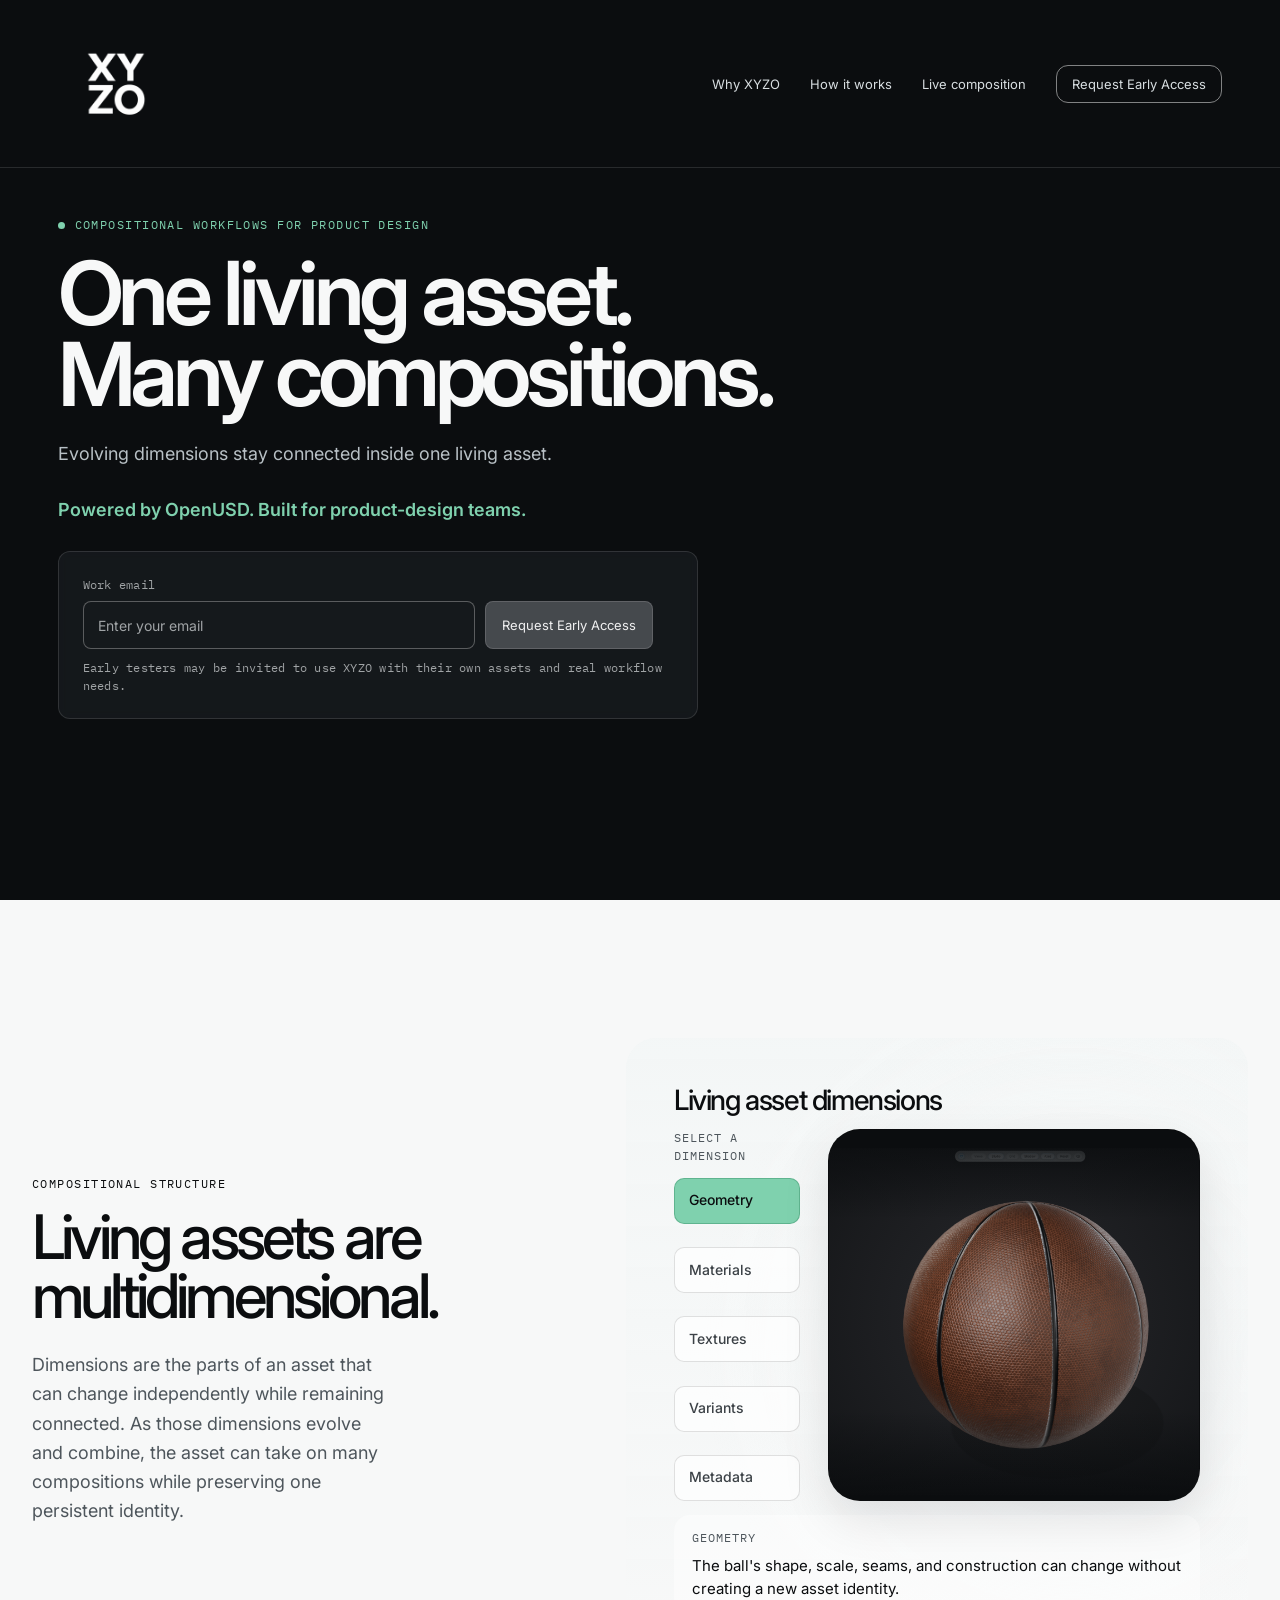
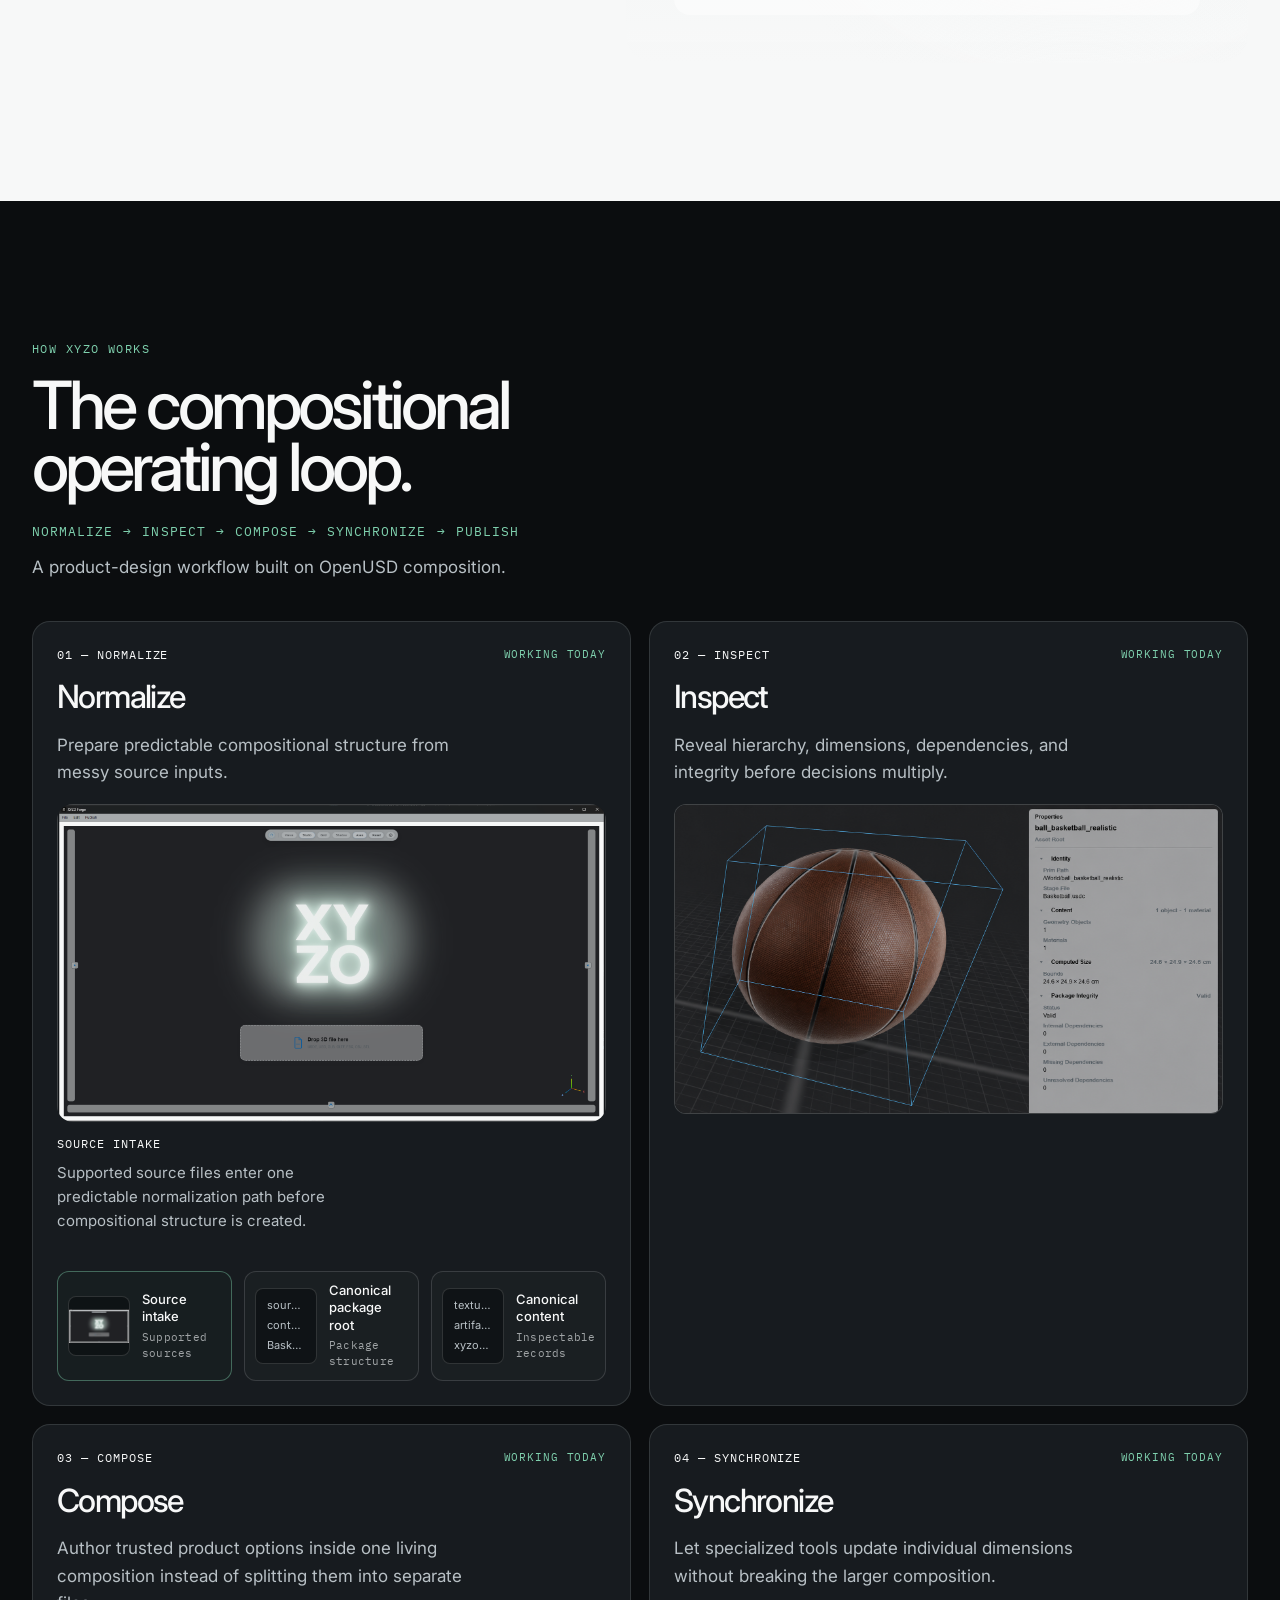
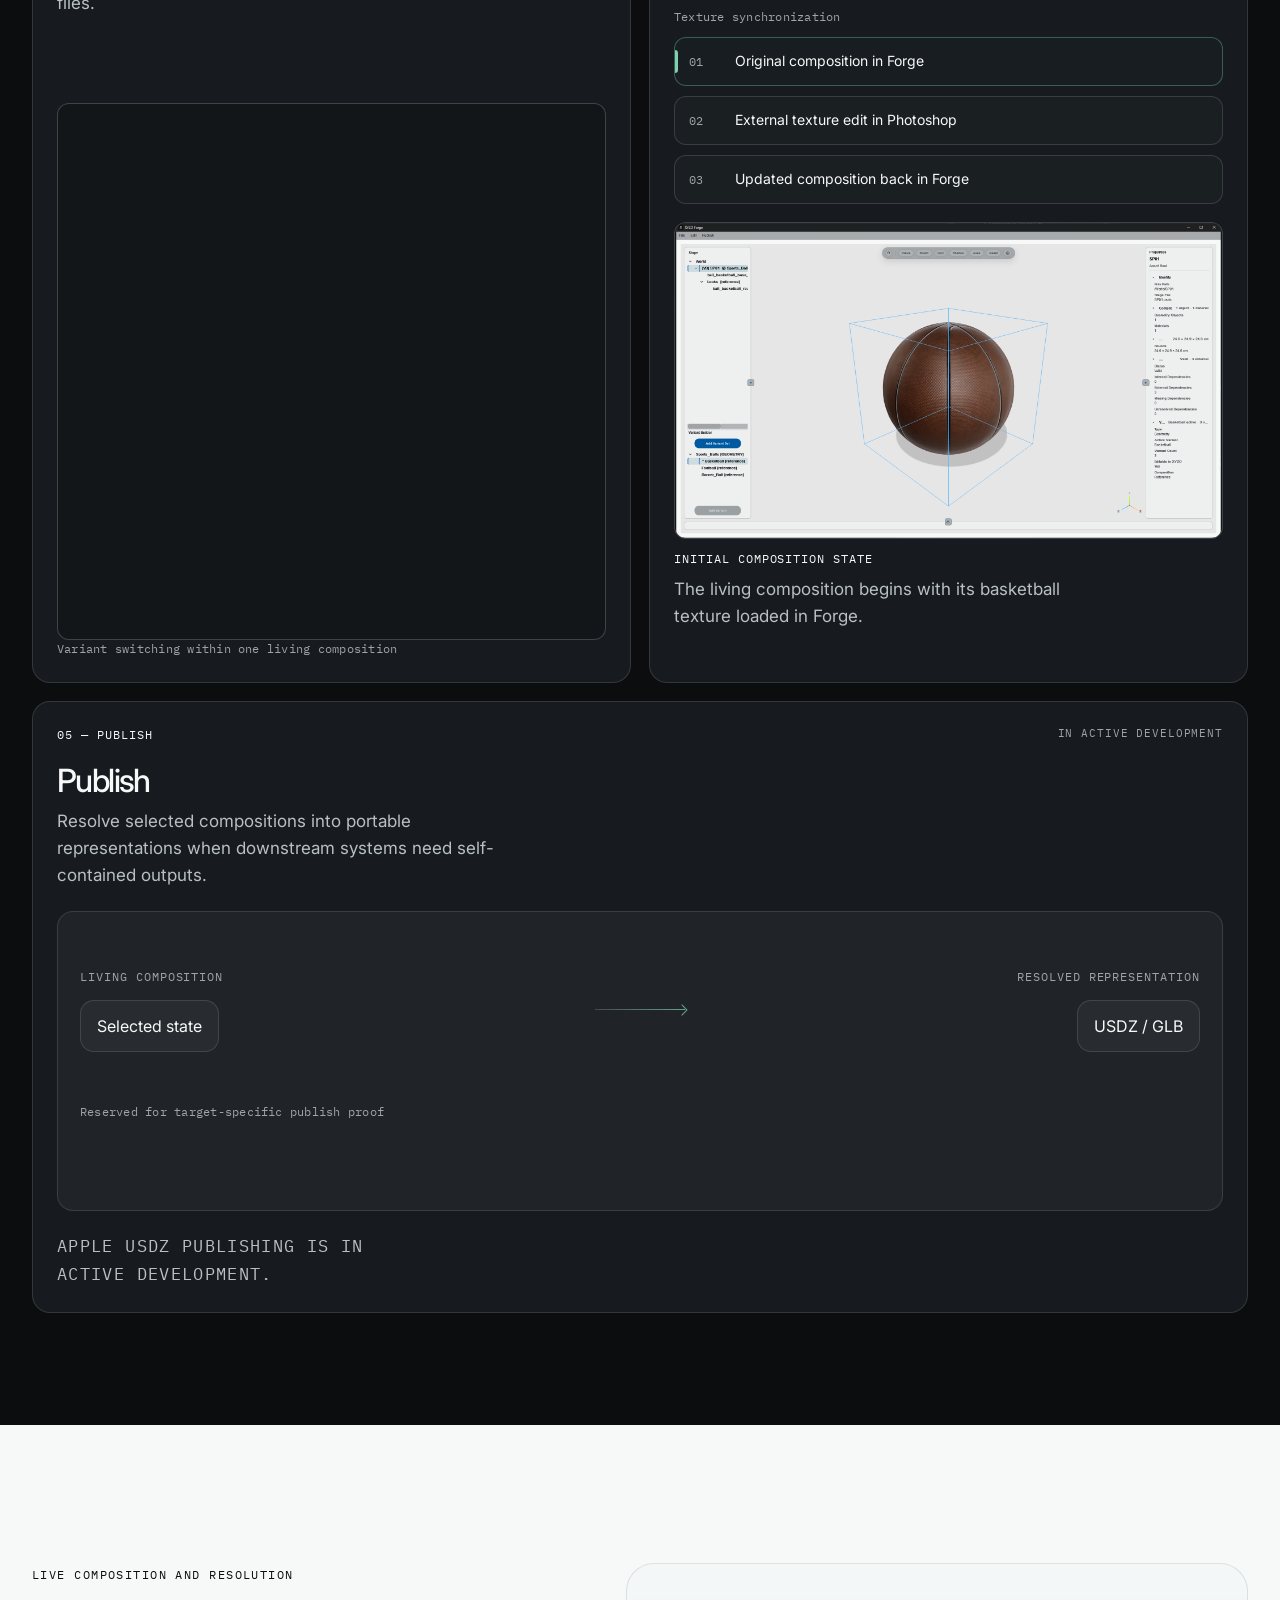
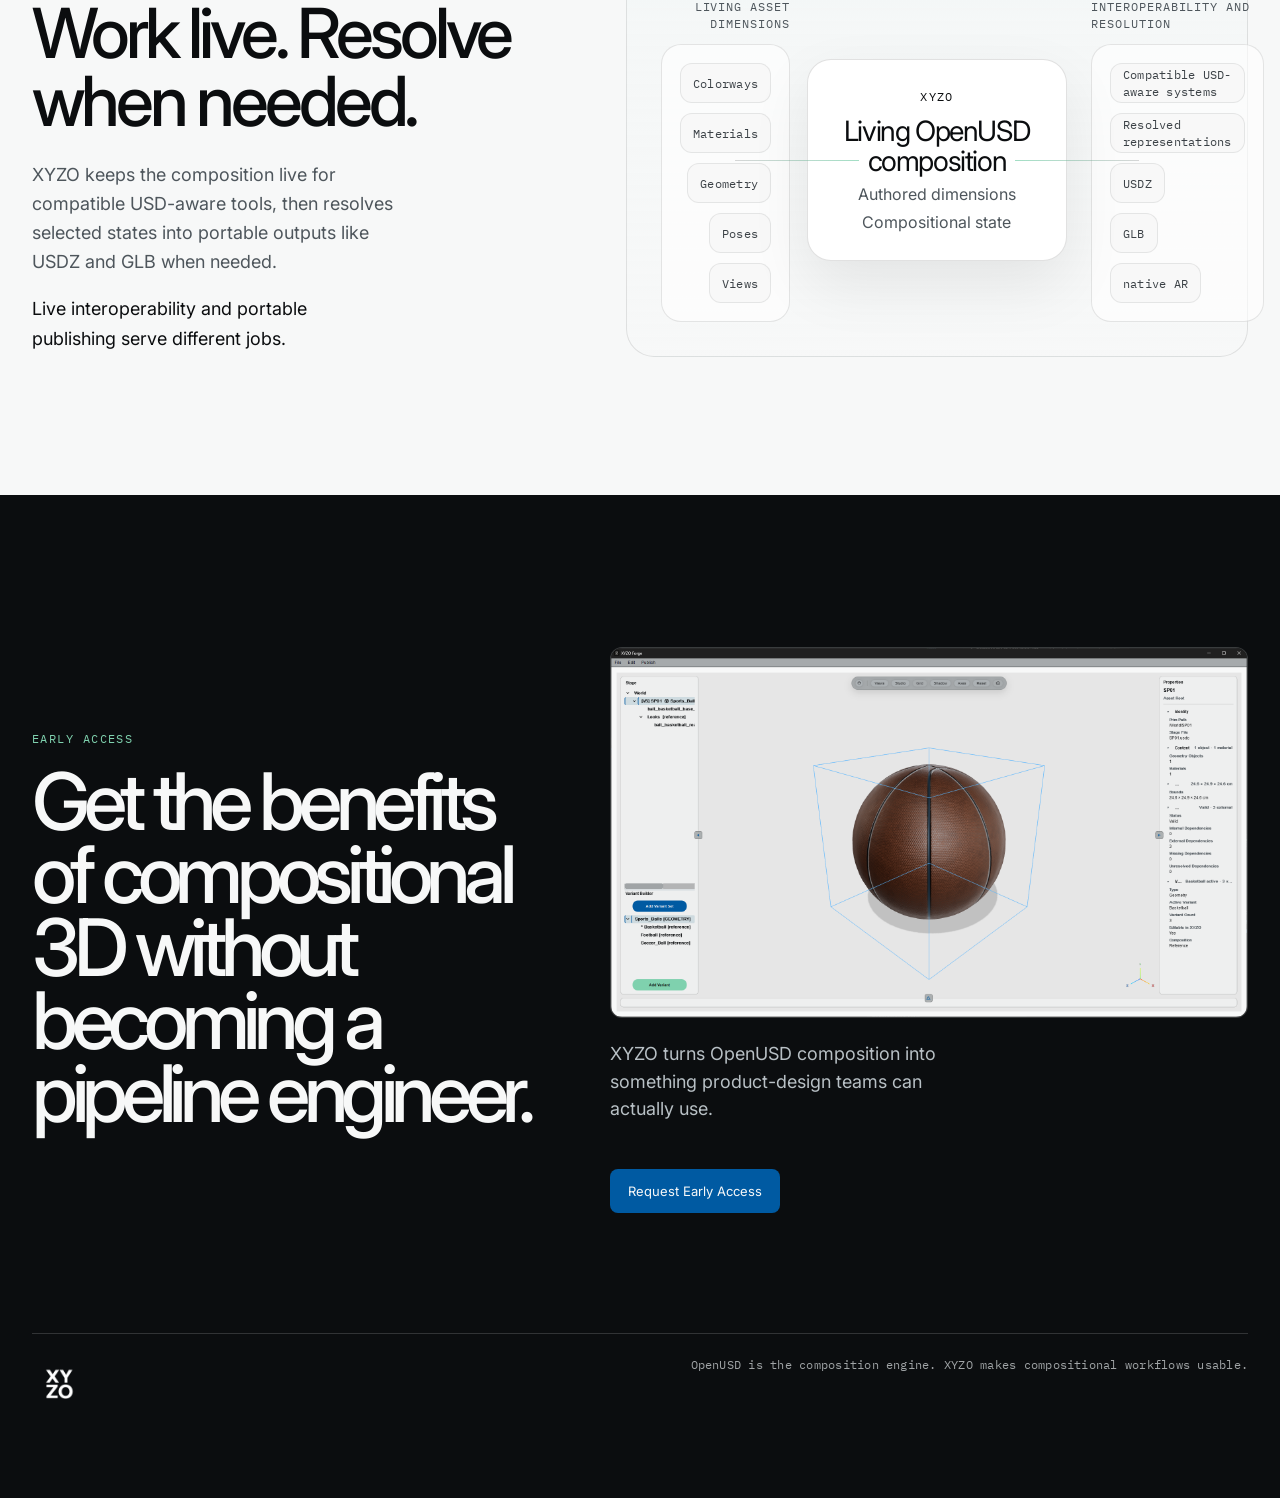
==== commit 462758e3: "Refine Normalize flow and canonical package diagrams Update the Normalize gallery with the new sourc" ====
--- a/index.html
+++ b/index.html
@@ -3,14 +3,14 @@
 <head>
   <meta charset="UTF-8" />
   <meta name="viewport" content="width=device-width, initial-scale=1.0" />
-  <title>XYZO | Infrastructure for Living 3D Asset Compositions</title>
+  <title>XYZO | Compositional 3D for Living Asset Workflows</title>
   <link rel="icon" href="/favicon.ico" sizes="any">
   <link rel="icon" type="image/png" sizes="32x32" href="/favicon-32x32.png">
   <link rel="icon" type="image/png" sizes="16x16" href="/favicon-16x16.png">
   <link rel="apple-touch-icon" sizes="180x180" href="/apple-touch-icon.png">
   <link rel="manifest" href="/site.webmanifest">
   <meta name="theme-color" content="#0B0D0F">
-  <meta name="description" content="XYZO keeps 3D assets connected and trustworthy as their geometry, materials, textures, variants, metadata, and dependencies evolve across tools and downstream uses.">
+  <meta name="description" content="XYZO makes compositional 3D usable for product-design teams working with living assets, connected dimensions, and portable resolved outputs.">
   <!-- Inter typeface -->
   <link rel="preconnect" href="https://fonts.googleapis.com">
   <link rel="preconnect" href="https://fonts.gstatic.com" crossorigin>
@@ -22,17 +22,17 @@
   <header>
     <nav class="wrap nav" aria-label="Primary navigation">
       <a href="#top" aria-label="XYZO home"><img class="site-logo" src="./resources/images/XYZO_Logo_WHITE_Transp.png" alt="XYZO"></a>
-      <div class="navlinks"><a href="#problem">Why XYZO</a><a href="#how-it-works">How it works</a><a href="#where-it-fits">Where it fits</a><a class="nav-cta" href="#signup">Request Early Access</a></div>
+      <div class="navlinks"><a href="#problem">Why XYZO</a><a href="#how-it-works">How it works</a><a href="#where-it-fits">Live composition</a><a class="nav-cta" href="#signup">Request Early Access</a></div>
     </nav>
   </header>
   <main id="top">
     <section class="hero">
       <video id="hero-background-video" autoplay muted loop playsinline aria-hidden="true"><source src="./resources/videos/XYZO_Splash_001.mp4" type="video/mp4"></video>
       <div class="hero-inner wrap">
-        <div class="hero-kicker eyebrow"><span class="marker"></span> TRUST ACROSS CHANGE</div>
-        <h1>XYZO is infrastructure<span>for living 3D assets.</span></h1>
-        <p class="hero-secondary">One trusted identity <span>as the asset evolves.</span></p>
-        <p class="hero-support">A living asset has multiple dimensions: geometry, materials, textures, variants, metadata, and outputs. Each can evolve while remaining connected to the same canonical asset.</p>
+        <div class="hero-kicker eyebrow"><span class="marker"></span> COMPOSITIONAL WORKFLOWS FOR PRODUCT DESIGN</div>
+        <h1>One living asset.<span>Many compositions.</span></h1>
+        <p class="hero-support">Evolving dimensions stay connected inside one living asset.</p>
+        <p class="hero-secondary">Powered by OpenUSD. Built for product-design teams.</p>
         <div class="signup" id="signup">
           <form class="signup-form" name="xyzo_signup" method="POST" data-netlify="true" onsubmit="handleSubmit(event)">
             <input type="hidden" name="form-name" value="xyzo_signup" />
@@ -46,12 +46,11 @@
     <section class="light problem-section" id="problem">
       <div class="wrap problem-layout reveal">
         <div class="problem-content">
-          <div class="eyebrow">THE PROBLEM</div>
-          <h2><span class="problem-heading-line">The asset changes.</span><span class="problem-heading-line problem-heading-detail">Its identity should not.</span></h2>
-          <p class="problem-support">Today, every revision, handoff, and export can create another disconnected version of the asset.</p>
-          <p class="problem-closing">XYZO keeps the asset continuous through those changes.</p>
-        </div>
-        <div class="problem-visual" aria-label="The same basketball asset remains recognizable while its dimensions evolve">
+          <div class="eyebrow">COMPOSITIONAL STRUCTURE</div>
+          <h2>Living assets are multidimensional.</h2>
+          <p class="problem-support">Dimensions are the parts of an asset that can change independently while remaining connected. As those dimensions evolve and combine, the asset can take on many compositions while preserving one persistent identity.</p>
+        </div>
+        <div class="problem-visual" aria-label="The same basketball asset remains recognizable while its dimensions stay connected">
           <div class="problem-asset-frame" data-problem-root>
             <h3 class="problem-dimension-heading">Living asset dimensions</h3>
             <div class="problem-asset-stage">
@@ -66,7 +65,7 @@
                 </div>
               </div>
               <div class="problem-asset-core">
-                <img class="problem-asset-image" src="./resources/images/evidence/xyzo_forge_Bastball_Standalone.png" alt="Standalone basketball asset shown as one canonical asset with connected dimensions" width="1922" height="1112" loading="lazy" decoding="async">
+                <img class="problem-asset-image" src="./resources/images/evidence/xyzo_forge_Bastball_Standalone.png" alt="Standalone basketball asset shown with connected living asset dimensions" width="1922" height="1112" loading="lazy" decoding="async">
               </div>
             </div>
             <div class="problem-dimension-copy" id="problemDimensionDescription" aria-live="polite">
@@ -82,8 +81,19 @@
         <div class="how-it-works-intro reveal">
           <div>
             <div class="eyebrow eyebrow-accent">HOW XYZO WORKS</div>
-            <h2>The XYZO operating loop.</h2>
-            <p class="how-it-works-support">Normalize, compose, inspect, synchronize, and publish work in tandem to keep one canonical asset trustworthy as it evolves.</p>
+            <h2><span>The compositional</span><span>operating loop.</span></h2>
+            <div class="loop-sequence mono" aria-label="Operating loop sequence">
+              <span>Normalize</span>
+              <span aria-hidden="true">&rarr;</span>
+              <span>Inspect</span>
+              <span aria-hidden="true">&rarr;</span>
+              <span>Compose</span>
+              <span aria-hidden="true">&rarr;</span>
+              <span>Synchronize</span>
+              <span aria-hidden="true">&rarr;</span>
+              <span>Publish</span>
+            </div>
+            <p class="how-it-works-support">A product-design workflow built on OpenUSD composition.</p>
           </div>
         </div>
         <div class="workflow-top-row">
@@ -93,61 +103,111 @@
               <div class="stage-status mono">WORKING TODAY</div>
             </div>
             <h3>Normalize</h3>
-            <p>Turn source files into predictable packages with consistent scale, structure, naming, and identity.</p>
+            <p>Prepare predictable compositional structure from messy source inputs.</p>
             <div class="normalize-gallery" data-normalize-gallery>
               <div class="normalize-gallery-display">
                 <div class="normalize-gallery-view is-active" data-normalize-view="intake">
                   <figure class="product-evidence workflow-evidence">
                     <div class="product-evidence-frame">
-                      <img class="product-evidence-image" src="./resources/images/evidence/xyzo-normalize-supported-intake-desktop.png" alt="XYZO Forge intake screen ready to accept supported 3D source formats for normalization" width="1922" height="1112" loading="lazy" decoding="async">
+                      <img class="product-evidence-image normalize-intake-image" src="./resources/images/evidence/xyzo_drop_zone.png" alt="XYZO Forge drop zone for supported source files entering normalization" loading="lazy" decoding="async">
                     </div>
                   </figure>
                 </div>
                 <div class="normalize-gallery-view" data-normalize-view="root" hidden>
-                  <figure class="product-evidence workflow-evidence">
-                    <div class="product-evidence-frame">
-                      <img class="product-evidence-image" src="./resources/images/evidence/xyzo-normalize-canonical-package-root.png" alt="Normalized XYZO package root showing a canonical asset structure" width="1922" height="1112" loading="lazy" decoding="async">
+                  <div class="normalize-structure-panel normalize-structure-panel-root" role="group" aria-label="Canonical package root structure for Basketball.xyzo">
+                    <div class="normalize-structure-header">
+                      <div class="normalize-structure-badge mono">PACKAGE ROOT</div>
+                      <div class="normalize-structure-name mono">Basketball.xyzo</div>
                     </div>
-                  </figure>
+                    <ul class="normalize-structure-list">
+                      <li class="normalize-structure-row">
+                        <span class="normalize-node normalize-node-folder mono">source/</span>
+                        <span class="normalize-node-detail">traceable input evidence</span>
+                      </li>
+                      <li class="normalize-structure-row">
+                        <span class="normalize-node normalize-node-folder mono">content/</span>
+                        <span class="normalize-node-detail">canonical asset content</span>
+                      </li>
+                      <li class="normalize-structure-row">
+                        <span class="normalize-node normalize-node-file mono">Basketball.usdc</span>
+                        <span class="normalize-node-detail">authoritative stage file</span>
+                      </li>
+                      <li class="normalize-structure-row">
+                        <span class="normalize-node normalize-node-file mono">Basketball.xyzo</span>
+                        <span class="normalize-node-detail">manifest and project record</span>
+                      </li>
+                    </ul>
+                  </div>
                 </div>
                 <div class="normalize-gallery-view" data-normalize-view="content" hidden>
-                  <figure class="product-evidence workflow-evidence">
-                    <div class="product-evidence-frame">
-                      <img class="product-evidence-image" src="./resources/images/evidence/xyzo-normalize-canonical-package-content.png" alt="Normalized XYZO package content view showing organized canonical asset files" width="1922" height="1112" loading="lazy" decoding="async">
+                  <div class="normalize-structure-panel normalize-structure-panel-content" role="group" aria-label="Canonical content structure under content folder">
+                    <div class="normalize-structure-header">
+                      <div class="normalize-structure-badge mono">CANONICAL CONTENT</div>
+                      <div class="normalize-structure-name mono">content/</div>
                     </div>
-                  </figure>
+                    <ul class="normalize-structure-list">
+                      <li class="normalize-structure-row">
+                        <span class="normalize-node normalize-node-folder mono">textures/</span>
+                        <span class="normalize-node-detail">trusted texture sources</span>
+                      </li>
+                      <li class="normalize-structure-row">
+                        <span class="normalize-node normalize-node-folder mono">artifacts/</span>
+                        <span class="normalize-node-detail">derived and support outputs</span>
+                      </li>
+                      <li class="normalize-structure-row">
+                        <span class="normalize-node normalize-node-file mono">basketball_look.usda</span>
+                        <span class="normalize-node-detail">look and material layer</span>
+                      </li>
+                      <li class="normalize-structure-row">
+                        <span class="normalize-node normalize-node-file mono">render_payload.usda</span>
+                        <span class="normalize-node-detail">viewer-facing render payload</span>
+                      </li>
+                      <li class="normalize-structure-row">
+                        <span class="normalize-node normalize-node-file mono">xyzoscene.json</span>
+                        <span class="normalize-node-detail">canonical scene record</span>
+                      </li>
+                      <li class="normalize-structure-row">
+                        <span class="normalize-node normalize-node-file mono">xyzosession.json</span>
+                        <span class="normalize-node-detail">runtime and support session record</span>
+                      </li>
+                    </ul>
+                  </div>
                 </div>
               </div>
               <div class="normalize-gallery-copy" aria-live="polite">
                 <div class="normalize-gallery-title mono" id="normalizeGalleryTitle">Source intake</div>
-                <p class="normalize-gallery-description" id="normalizeGalleryDescription">Supported source files enter one predictable normalization path before canonical structure is created.</p>
+                <p class="normalize-gallery-description" id="normalizeGalleryDescription">Supported source files enter one predictable normalization path before compositional structure is created.</p>
               </div>
               <div class="normalize-gallery-selectors" aria-label="Normalization evidence states">
-                <button class="normalize-gallery-trigger is-active" type="button" data-normalize-target="intake" data-normalize-title="Source intake" data-normalize-description="Supported source files enter one predictable normalization path before canonical structure is created." aria-pressed="true">
+                <button class="normalize-gallery-trigger is-active" type="button" data-normalize-target="intake" data-normalize-title="Source intake" data-normalize-description="Supported source files enter one predictable normalization path before compositional structure is created." aria-pressed="true">
                   <span class="normalize-gallery-trigger-preview normalize-gallery-trigger-image">
-                    <img src="./resources/images/evidence/xyzo-normalize-supported-intake-desktop.png" alt="" width="1922" height="1112" loading="lazy" decoding="async">
+                    <img src="./resources/images/evidence/xyzo_drop_zone.png" alt="" loading="lazy" decoding="async">
                   </span>
                   <span class="normalize-gallery-trigger-copy">
-                    <span class="normalize-gallery-trigger-title">Intake</span>
+                    <span class="normalize-gallery-trigger-title">Source intake</span>
                     <span class="normalize-gallery-trigger-meta mono">Supported sources</span>
                   </span>
                 </button>
-                <button class="normalize-gallery-trigger" type="button" data-normalize-target="root" data-normalize-title="Canonical package root" data-normalize-description="Normalization establishes a stable root structure that gives the asset one predictable home." aria-pressed="false">
-                  <span class="normalize-gallery-trigger-preview normalize-gallery-trigger-image">
-                    <img src="./resources/images/evidence/xyzo-normalize-canonical-package-root.png" alt="" width="1922" height="1112" loading="lazy" decoding="async">
+                <button class="normalize-gallery-trigger" type="button" data-normalize-target="root" data-normalize-title="Canonical package root" data-normalize-description="XYZO creates a predictable package root that separates source evidence, canonical state, and project-level structure." aria-pressed="false">
+                  <span class="normalize-gallery-trigger-preview normalize-gallery-trigger-panel" aria-hidden="true">
+                    <span class="normalize-gallery-trigger-row">source/</span>
+                    <span class="normalize-gallery-trigger-row">content/</span>
+                    <span class="normalize-gallery-trigger-row">Basketball.usdc</span>
                   </span>
                   <span class="normalize-gallery-trigger-copy">
-                    <span class="normalize-gallery-trigger-title">Package root</span>
-                    <span class="normalize-gallery-trigger-meta mono">Stable structure</span>
+                    <span class="normalize-gallery-trigger-title">Canonical package root</span>
+                    <span class="normalize-gallery-trigger-meta mono">Package structure</span>
                   </span>
                 </button>
-                <button class="normalize-gallery-trigger" type="button" data-normalize-target="content" data-normalize-title="Canonical package content" data-normalize-description="Organized package content keeps the asset readable, deterministic, and easier to trust downstream." aria-pressed="false">
-                  <span class="normalize-gallery-trigger-preview normalize-gallery-trigger-image">
-                    <img src="./resources/images/evidence/xyzo-normalize-canonical-package-content.png" alt="" width="1922" height="1112" loading="lazy" decoding="async">
+                <button class="normalize-gallery-trigger" type="button" data-normalize-target="content" data-normalize-title="Canonical content" data-normalize-description="XYZO organizes canonical content and downstream runtime and support records in a predictable, inspectable structure." aria-pressed="false">
+                  <span class="normalize-gallery-trigger-preview normalize-gallery-trigger-panel" aria-hidden="true">
+                    <span class="normalize-gallery-trigger-row">textures/</span>
+                    <span class="normalize-gallery-trigger-row">artifacts/</span>
+                    <span class="normalize-gallery-trigger-row">xyzoscene.json</span>
                   </span>
                   <span class="normalize-gallery-trigger-copy">
-                    <span class="normalize-gallery-trigger-title">Package content</span>
-                    <span class="normalize-gallery-trigger-meta mono">Deterministic layout</span>
+                    <span class="normalize-gallery-trigger-title">Canonical content</span>
+                    <span class="normalize-gallery-trigger-meta mono">Inspectable records</span>
                   </span>
                 </button>
               </div>
@@ -155,11 +215,11 @@
           </article>
           <article class="workflow-panel workflow-panel-inspect reveal">
             <div class="workflow-panel-header">
-              <div class="workflow-panel-label mono">03 &mdash; INSPECT</div>
+              <div class="workflow-panel-label mono">02 &mdash; INSPECT</div>
               <div class="stage-status mono">WORKING TODAY</div>
             </div>
             <h3>Inspect</h3>
-            <p>See hierarchy, materials, dimensions, dependencies, and package integrity in one place.</p>
+            <p>Reveal hierarchy, dimensions, dependencies, and integrity before decisions multiply.</p>
             <figure class="product-evidence workflow-evidence">
               <div class="product-evidence-frame">
                 <img class="product-evidence-image" src="./resources/images/evidence/xyzo_properties01.png" alt="XYZO Forge inspecting a selected basketball asset with computed size, content, and package integrity properties." width="1922" height="1112" loading="lazy" decoding="async">
@@ -170,19 +230,19 @@
         <div class="workflow-feature-row">
           <article class="workflow-panel workflow-panel-compose reveal">
             <div class="workflow-panel-header">
-              <div class="workflow-panel-label mono">02 &mdash; COMPOSE</div>
+              <div class="workflow-panel-label mono">03 &mdash; COMPOSE</div>
               <div class="stage-status mono">WORKING TODAY</div>
             </div>
             <h3>Compose</h3>
-            <p>Keep one canonical asset intact while variants, options, and decisions stay composed inside it instead of drifting into separate files.</p>
+            <p>Author trusted product options inside one living composition instead of splitting them into separate files.</p>
             <figure class="product-evidence workflow-evidence compose-evidence">
               <div class="product-evidence-frame">
-                <video class="product-evidence-image compose-evidence-video" autoplay loop muted playsinline preload="metadata" aria-label="XYZO Forge showing selectable geometry variants on a single Sports Balls prim while preserving one canonical asset identity.">
+                <video class="product-evidence-image compose-evidence-video" autoplay loop muted playsinline preload="metadata" aria-label="XYZO Forge showing selectable geometry variants on a single Sports Balls prim while preserving one living composition.">
                   <source src="./resources/videos/evidence/xyzo_SportsBalls_VS02.mp4" type="video/mp4">
                   Your browser does not support inline playback of the Compose geometry variants evidence video.
                 </video>
               </div>
-              <figcaption class="compose-evidence-copy mono">Variant switching within one canonical asset</figcaption>
+              <figcaption class="compose-evidence-copy mono">Variant switching within one living composition</figcaption>
             </figure>
           </article>
           <article class="workflow-panel workflow-panel-sync reveal" data-sync-root>
@@ -191,14 +251,14 @@
               <div class="stage-status mono">WORKING TODAY</div>
             </div>
             <h3>Synchronize</h3>
-            <p>Bring trusted source changes back into the canonical asset without rebuilding it.</p>
+            <p>Let specialized tools update individual dimensions without breaking the larger composition.</p>
             <div class="sync-gallery-nav">
               <div class="sync-gallery-label mono">Texture synchronization</div>
               <div class="sync-gallery-controls" aria-label="Synchronization evidence states">
-                <button class="sync-gallery-button is-active" type="button" data-sync-state="initial" data-sync-title="Original asset in Forge" data-sync-description="Original canonical asset in Forge." data-sync-image="./resources/images/evidence/xyzo-sync-texture-before-desktop.png" data-sync-alt="Brown basketball texture displayed in XYZO Forge before synchronization" aria-pressed="true">
+                <button class="sync-gallery-button is-active" type="button" data-sync-state="initial" data-sync-title="Original composition in Forge" data-sync-description="Original living composition in Forge." data-sync-image="./resources/images/evidence/xyzo-sync-texture-before-desktop.png" data-sync-alt="Brown basketball texture displayed in XYZO Forge before synchronization" aria-pressed="true">
                   <span class="sync-gallery-button-step mono">01</span>
                   <span class="sync-gallery-button-copy">
-                    <span class="sync-gallery-button-label">Original asset in Forge</span>
+                    <span class="sync-gallery-button-label">Original composition in Forge</span>
                   </span>
                 </button>
                 <button class="sync-gallery-button" type="button" data-sync-state="external" data-sync-title="External texture edit in Photoshop" data-sync-description="Trusted texture source edited externally in Photoshop." data-sync-image="./resources/images/evidence/xyzo-sync-texture-external-edit-photoshop.png" data-sync-alt="Basketball base-color texture edited to green in Photoshop" aria-pressed="false">
@@ -207,10 +267,10 @@
                     <span class="sync-gallery-button-label">External texture edit in Photoshop</span>
                   </span>
                 </button>
-                <button class="sync-gallery-button" type="button" data-sync-state="updated" data-sync-title="Updated asset back in Forge" data-sync-description="Updated canonical asset back in Forge." data-sync-image="./resources/images/evidence/xyzo-sync-texture-after-desktop.png" data-sync-alt="Green basketball texture displayed in the same XYZO Forge asset after synchronization" aria-pressed="false">
+                <button class="sync-gallery-button" type="button" data-sync-state="updated" data-sync-title="Updated composition back in Forge" data-sync-description="Updated living composition back in Forge." data-sync-image="./resources/images/evidence/xyzo-sync-texture-after-desktop.png" data-sync-alt="Green basketball texture displayed in the same XYZO Forge composition after synchronization" aria-pressed="false">
                   <span class="sync-gallery-button-step mono">03</span>
                   <span class="sync-gallery-button-copy">
-                    <span class="sync-gallery-button-label">Updated asset back in Forge</span>
+                    <span class="sync-gallery-button-label">Updated composition back in Forge</span>
                   </span>
                 </button>
               </div>
@@ -222,8 +282,8 @@
                     <img class="product-evidence-image sync-gallery-image" id="syncGalleryImage" src="./resources/images/evidence/xyzo-sync-texture-before-desktop.png" alt="Brown basketball texture displayed in XYZO Forge before synchronization" width="1922" height="1112" loading="lazy" decoding="async">
                   </div>
                   <figcaption class="sync-gallery-copy" aria-live="polite">
-                    <div class="sync-gallery-title mono" id="syncGalleryTitle">Original asset in Forge</div>
-                    <p class="sync-gallery-description" id="syncGalleryDescription">Original canonical asset in Forge.</p>
+                    <div class="sync-gallery-title mono" id="syncGalleryTitle">Original composition in Forge</div>
+                    <p class="sync-gallery-description" id="syncGalleryDescription">Original living composition in Forge.</p>
                   </figcaption>
                 </figure>
               </div>
@@ -237,18 +297,18 @@
           </div>
           <div class="workflow-panel-publish-copy">
             <h3>Publish</h3>
-            <p>Create target-specific outputs without creating competing sources of truth.</p>
+            <p>Resolve selected compositions into portable representations when downstream systems need self-contained outputs.</p>
           </div>
           <div class="publish-placeholder" aria-hidden="true">
             <div class="publish-placeholder-stage">
               <div class="publish-placeholder-lane">
-                <div class="publish-placeholder-badge mono">Canonical asset</div>
-                <div class="publish-placeholder-node">Authoritative stage</div>
+                <div class="publish-placeholder-badge mono">Living composition</div>
+                <div class="publish-placeholder-node">Selected state</div>
               </div>
               <div class="publish-placeholder-arrow" aria-hidden="true"></div>
               <div class="publish-placeholder-lane">
-                <div class="publish-placeholder-badge mono">Derived output</div>
-                <div class="publish-placeholder-node">Apple USDZ</div>
+                <div class="publish-placeholder-badge mono">Resolved representation</div>
+                <div class="publish-placeholder-node">USDZ / GLB</div>
               </div>
             </div>
             <div class="publish-placeholder-caption mono">Reserved for target-specific publish proof</div>
@@ -260,38 +320,40 @@
     <section class="light tool-boundary" id="where-it-fits">
       <div class="wrap tool-boundary-layout reveal">
         <div class="tool-boundary-copy">
-          <div class="eyebrow">WHERE XYZO FITS</div>
-          <h2>Where XYZO fits</h2>
-          <p class="tool-boundary-support">Blender, Maya, Houdini, Substance, Photoshop, ZBrush, generators, pipelines, DAM, and PIM keep doing what they do best.</p>
-          <p class="tool-boundary-closing">XYZO keeps the asset itself continuous and trustworthy across them.</p>
-        </div>
-        <div class="tool-boundary-diagram" aria-label="Creation tools and source systems feed XYZO as a continuity layer that supports trusted downstream outputs">
+          <div class="eyebrow">LIVE COMPOSITION AND RESOLUTION</div>
+          <h2>Work live. Resolve when needed.</h2>
+          <p class="tool-boundary-support">XYZO keeps the composition live for compatible USD-aware tools, then resolves selected states into portable outputs like USDZ and GLB when needed.</p>
+          <p class="tool-boundary-closing">Live interoperability and portable publishing serve different jobs.</p>
+        </div>
+        <div class="tool-boundary-diagram" aria-label="Living asset dimensions feed a living OpenUSD composition that can interoperate live or resolve into portable representations">
           <div class="tool-boundary-group tool-boundary-group-inputs">
-            <div class="tool-boundary-group-label mono">Creation and source systems</div>
+            <div class="tool-boundary-group-label mono">Living asset dimensions</div>
             <div class="tool-boundary-group-card">
-              <span class="tool-boundary-item mono">Creation tools</span>
-              <span class="tool-boundary-item mono">Source systems</span>
-              <span class="tool-boundary-item mono">Pipelines / DAM / PIM</span>
+              <span class="tool-boundary-item mono">Colorways</span>
+              <span class="tool-boundary-item mono">Materials</span>
+              <span class="tool-boundary-item mono">Geometry</span>
+              <span class="tool-boundary-item mono">Poses</span>
+              <span class="tool-boundary-item mono">Views</span>
             </div>
           </div>
           <div class="tool-boundary-center">
             <div class="tool-boundary-connector tool-boundary-connector-left" aria-hidden="true"></div>
             <div class="tool-boundary-core">
               <div class="tool-boundary-core-mark mono">XYZO</div>
-              <div class="tool-boundary-core-title">Canonical asset</div>
-              <div class="tool-boundary-core-copy">Trusted identity</div>
-              <div class="tool-boundary-core-copy">Continuity layer</div>
+              <div class="tool-boundary-core-title">Living OpenUSD composition</div>
+              <div class="tool-boundary-core-copy">Authored dimensions</div>
+              <div class="tool-boundary-core-copy">Compositional state</div>
             </div>
             <div class="tool-boundary-connector tool-boundary-connector-right" aria-hidden="true"></div>
           </div>
           <div class="tool-boundary-group tool-boundary-group-outputs">
-            <div class="tool-boundary-group-label mono">Downstream outputs</div>
+            <div class="tool-boundary-group-label mono">Interoperability and resolution</div>
             <div class="tool-boundary-group-card">
-              <span class="tool-boundary-item mono">Commerce</span>
-              <span class="tool-boundary-item mono">Visualization</span>
-              <span class="tool-boundary-item mono">Web</span>
-              <span class="tool-boundary-item mono">Spatial experiences</span>
-              <span class="tool-boundary-item mono">Manufacturing</span>
+              <span class="tool-boundary-item mono">Compatible USD-aware systems</span>
+              <span class="tool-boundary-item mono">Resolved representations</span>
+              <span class="tool-boundary-item mono">USDZ</span>
+              <span class="tool-boundary-item mono">GLB</span>
+              <span class="tool-boundary-item mono">native AR</span>
             </div>
           </div>
         </div>
@@ -301,8 +363,8 @@
       <div class="wrap">
         <div class="closing-inner reveal">
           <div class="closing-copy">
-            <div class="eyebrow eyebrow-accent">CLOSING</div>
-            <h2>The future of 3D should not be constrained by files.</h2>
+            <div class="eyebrow eyebrow-accent">EARLY ACCESS</div>
+            <h2>Get the benefits of compositional 3D without becoming a pipeline engineer.</h2>
           </div>
           <div class="closing-side">
             <figure class="closing-asset">
@@ -311,12 +373,12 @@
               </div>
             </figure>
             <div class="closing-side-copy">
-              <p>We are building the infrastructure for living 3D assets.</p>
+              <p>XYZO turns OpenUSD composition into something product-design teams can actually use.</p>
               <a class="action" href="#signup">Request Early Access</a>
             </div>
           </div>
         </div>
-        <footer class="footer"><img src="./resources/images/XYZO_Logo_WHITE_Transp.png" alt="XYZO"><span class="mono">OpenUSD is the composition engine. XYZO is the trusted operating layer around it.</span></footer>
+        <footer class="footer"><img src="./resources/images/XYZO_Logo_WHITE_Transp.png" alt="XYZO"><span class="mono">OpenUSD is the composition engine. XYZO makes compositional workflows usable.</span></footer>
       </div>
     </section>
   </main>
@@ -453,20 +515,20 @@
         initial: {
           image: './resources/images/evidence/xyzo-sync-texture-before-desktop.png',
           alt: 'Brown basketball texture displayed in XYZO Forge before synchronization',
-          title: 'Initial canonical state',
-          description: 'The canonical asset begins with its trusted basketball texture loaded in Forge.'
+          title: 'Initial composition state',
+          description: 'The living composition begins with its basketball texture loaded in Forge.'
         },
         external: {
           image: './resources/images/evidence/xyzo-sync-texture-external-edit-photoshop.png',
           alt: 'Basketball base-color texture edited to green in Photoshop',
           title: 'Texture edited externally',
-          description: 'The source texture is edited in Photoshop while the asset\'s identity and structure remain unchanged.'
+          description: 'The source texture is edited in Photoshop while the larger composition remains intact.'
         },
         updated: {
           image: './resources/images/evidence/xyzo-sync-texture-after-desktop.png',
-          alt: 'Green basketball texture displayed in the same XYZO Forge asset after synchronization',
-          title: 'Canonical state updated',
-          description: 'XYZO synchronizes the trusted texture change back into the same canonical asset and refreshes the Forge viewer.'
+          alt: 'Green basketball texture displayed in the same XYZO Forge composition after synchronization',
+          title: 'Composition state updated',
+          description: 'XYZO synchronizes the texture change back into the same living composition and refreshes the Forge viewer.'
         }
       };
 
--- a/resources/styles/site.css
+++ b/resources/styles/site.css
@@ -272,27 +272,29 @@
 }
 
 .hero h1 {
-  max-width: 11.2ch;
+  max-width: 14ch;
   margin: 0 0 26px;
-  font-size: clamp(52px, 7.8vw, 122px);
-  line-height: 0.9;
+  font-size: clamp(52px, 6.9vw, 108px);
+  line-height: 0.92;
   letter-spacing: -0.058em;
   text-wrap: balance;
+  white-space: nowrap;
 }
 
 .hero h1 span {
   display: block;
   color: var(--white);
+  white-space: nowrap;
 }
 
 .hero-secondary {
-  max-width: 16ch;
-  margin: 0 0 18px;
+  max-width: 42ch;
+  margin: 0 0 28px;
   color: var(--green);
-  font-size: clamp(30px, 4vw, 58px);
-  line-height: 1.02;
-  letter-spacing: -0.05em;
-  font-weight: 500;
+  font-size: 18px;
+  line-height: 1.45;
+  letter-spacing: 0;
+  font-weight: 600;
   text-wrap: balance;
 }
 
@@ -301,7 +303,7 @@
 }
 
 .hero-support {
-  max-width: 44ch;
+  max-width: 64ch;
   margin: 0 0 28px;
   color: var(--muted);
   font-size: 18px;
@@ -1126,6 +1128,11 @@
   border-radius: inherit;
 }
 
+.normalize-gallery-display .normalize-intake-image {
+  object-fit: cover;
+  object-position: center center;
+}
+
 .normalize-gallery-view .normalize-structure-panel {
   border-radius: inherit;
   overflow: hidden;
@@ -1215,6 +1222,8 @@
   font-size: 11px;
   line-height: 1.25;
   white-space: nowrap;
+  overflow: hidden;
+  text-overflow: ellipsis;
 }
 
 .normalize-gallery-trigger-copy {
@@ -1247,12 +1256,12 @@
   display: flex;
   flex-direction: column;
   justify-content: flex-start;
-  gap: clamp(16px, 2vw, 22px);
-  padding: clamp(18px, 2.2vw, 24px);
+  gap: clamp(12px, 1.6vw, 18px);
+  padding: clamp(16px, 2vw, 22px);
   border: 1px solid rgba(247, 248, 248, 0.18);
   border-radius: var(--radius-lg);
   background:
-    linear-gradient(180deg, rgba(37, 43, 48, 0.94) 0%, rgba(24, 29, 33, 0.96) 100%);
+    linear-gradient(180deg, rgba(31, 37, 41, 0.96) 0%, rgba(18, 22, 25, 0.98) 100%);
 }
 
 .normalize-structure-header {
@@ -1279,19 +1288,35 @@
   display: grid;
   flex: 1 1 auto;
   min-height: 0;
-  gap: 10px;
+  gap: 8px;
+  margin: 0;
+  padding: 0;
+  list-style: none;
 }
 
 .normalize-structure-row {
-  display: grid;
-  grid-template-columns: minmax(0, 220px) minmax(0, 1fr);
-  gap: 14px;
+  position: relative;
+  display: grid;
+  grid-template-columns: minmax(0, 180px) minmax(0, 1fr);
+  gap: 12px;
   align-items: center;
   min-height: 0;
-  padding: 12px 14px;
+  padding: 10px 12px 10px 18px;
   border: 1px solid rgba(247, 248, 248, 0.08);
   border-radius: var(--radius-sm);
   background: rgba(11, 13, 15, 0.26);
+}
+
+.normalize-structure-row::before {
+  content: "";
+  position: absolute;
+  left: 9px;
+  top: 50%;
+  width: 4px;
+  height: 4px;
+  border-radius: 50%;
+  background: var(--green);
+  transform: translateY(-50%);
 }
 
 .normalize-structure-panel-root .normalize-structure-list {
@@ -1314,9 +1339,10 @@
   display: inline-flex;
   align-items: center;
   justify-content: center;
-  width: 18px;
-  margin-right: 8px;
+  width: 12px;
+  margin-right: 7px;
   color: var(--green);
+  font-size: 11px;
 }
 
 .normalize-node-folder::before {
@@ -1325,6 +1351,14 @@
 
 .normalize-node-file::before {
   content: "—";
+}
+
+.normalize-node-folder::before {
+  content: "/";
+}
+
+.normalize-node-file::before {
+  content: "-";
 }
 
 .normalize-node-detail {
@@ -1609,6 +1643,12 @@
   text-wrap: balance;
 }
 
+.closing-section h2 {
+  max-width: 16ch;
+  font-size: clamp(46px, 6.2vw, 92px);
+  line-height: 0.92;
+}
+
 .closing-heading-line {
   display: block;
 }
@@ -1655,6 +1695,13 @@
 .tool-boundary-copy h2,
 .how-it-works h2 {
   margin-top: 16px;
+}
+
+.problem-content h2 {
+  max-width: 12.5ch;
+  font-size: clamp(44px, 4.8vw, 74px);
+  line-height: 0.96;
+  letter-spacing: -0.062em;
 }
 
 .problem-heading-detail {
@@ -1847,15 +1894,34 @@
 }
 
 .how-it-works h2 {
-  max-width: 11ch;
+  max-width: 20ch;
+  font-size: clamp(46px, 5.2vw, 82px);
+  line-height: 0.94;
+}
+
+.how-it-works h2 span {
+  display: block;
+  white-space: nowrap;
+}
+
+.loop-sequence {
+  display: flex;
+  flex-wrap: wrap;
+  gap: 8px 10px;
+  align-items: center;
+  margin-top: 24px;
+  color: var(--green);
+  font-size: 13px;
+  letter-spacing: 0.08em;
+  text-transform: uppercase;
 }
 
 .how-it-works-support {
-  max-width: 36ch;
-  margin-top: 22px;
+  max-width: 50ch;
+  margin-top: 14px;
   color: var(--muted);
-  font-size: 18px;
-  line-height: 1.62;
+  font-size: 17px;
+  line-height: 1.5;
 }
 
 .workflow-top-row {
@@ -1960,7 +2026,7 @@
 }
 
 .workflow-panel-normalize .normalize-gallery-trigger {
-  grid-template-columns: 72px minmax(0, 1fr);
+  grid-template-columns: 62px minmax(0, 1fr);
   padding: 10px;
 }
 
@@ -1998,6 +2064,10 @@
 .workflow-panel-normalize .workflow-evidence .product-evidence-frame,
 .workflow-panel-inspect .workflow-evidence .product-evidence-frame {
   min-height: 220px;
+}
+
+.workflow-panel-inspect .workflow-evidence {
+  margin-top: 0;
 }
 
 .workflow-panel-compose .product-evidence-frame {
@@ -3214,12 +3284,18 @@
     max-width: 10.2ch;
     margin-bottom: 22px;
     font-size: clamp(47px, 12.5vw, 76px);
+    white-space: normal;
+  }
+
+  .hero h1 span {
+    white-space: normal;
   }
 
   .hero-secondary {
-    max-width: 15ch;
-    margin-bottom: 16px;
-    font-size: clamp(26px, 7vw, 40px);
+    max-width: 34ch;
+    margin-bottom: 22px;
+    font-size: 16px;
+    line-height: 1.5;
   }
 
   .hero-support {
@@ -3262,6 +3338,19 @@
     gap: 34px;
   }
 
+  .how-it-works h2 {
+    max-width: 11ch;
+  }
+
+  .how-it-works h2 span {
+    white-space: normal;
+  }
+
+  .loop-sequence {
+    margin-top: 20px;
+    font-size: 12px;
+  }
+
   .problem-support,
   .problem-closing,
   .tool-boundary-support,
@@ -3456,6 +3545,11 @@
     gap: 12px;
   }
 
+  .workflow-panel-normalize .normalize-gallery-display {
+    aspect-ratio: auto;
+    min-height: 340px;
+  }
+
   .normalize-gallery-trigger {
     grid-template-columns: 76px minmax(0, 1fr);
     gap: 10px;
@@ -3479,6 +3573,12 @@
     padding: 16px;
   }
 
+  .normalize-structure-row {
+    grid-template-columns: minmax(0, 1fr);
+    gap: 4px;
+    align-items: start;
+  }
+
   .normalize-node,
   .normalize-node-detail {
     font-size: 12px;
@@ -3585,8 +3685,8 @@
   }
 
   .closing h2 {
-    max-width: 11ch;
-    font-size: 70px;
+    max-width: 13ch;
+    font-size: 64px;
   }
 
   .closing p {
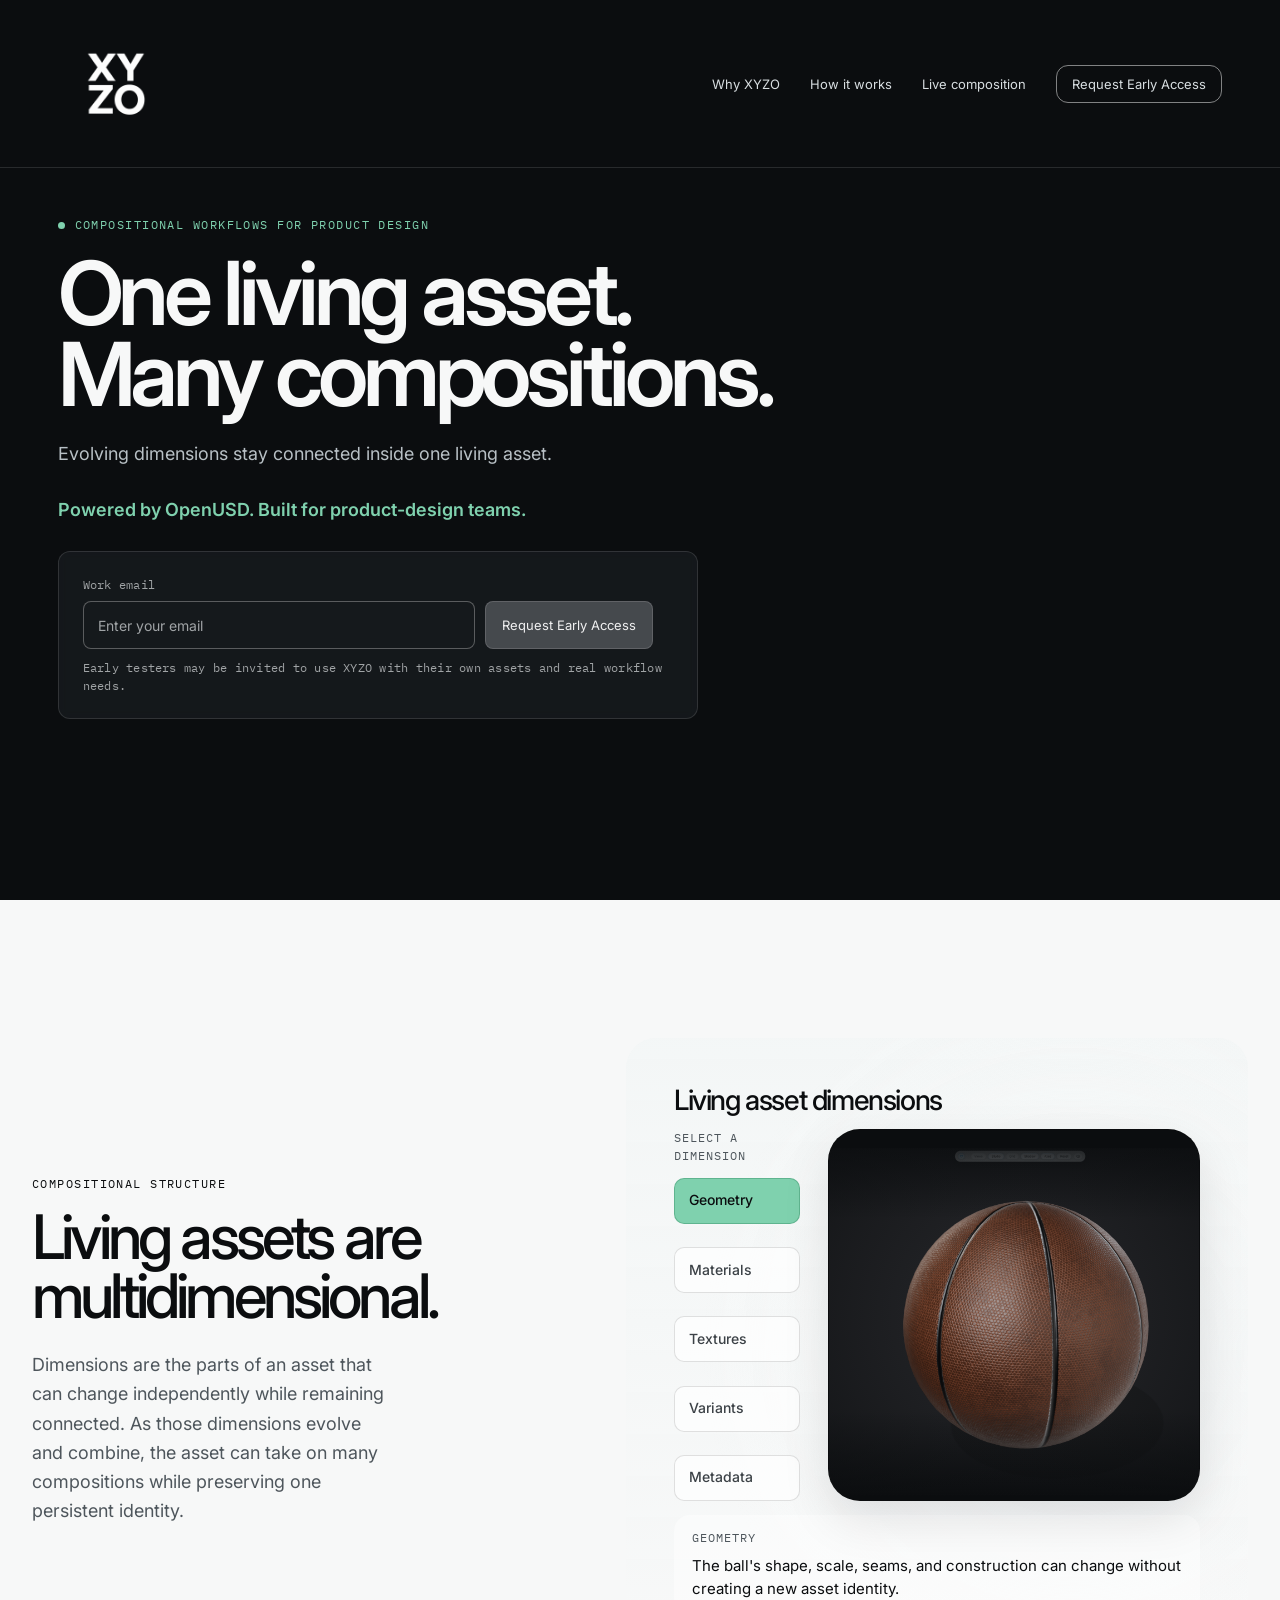
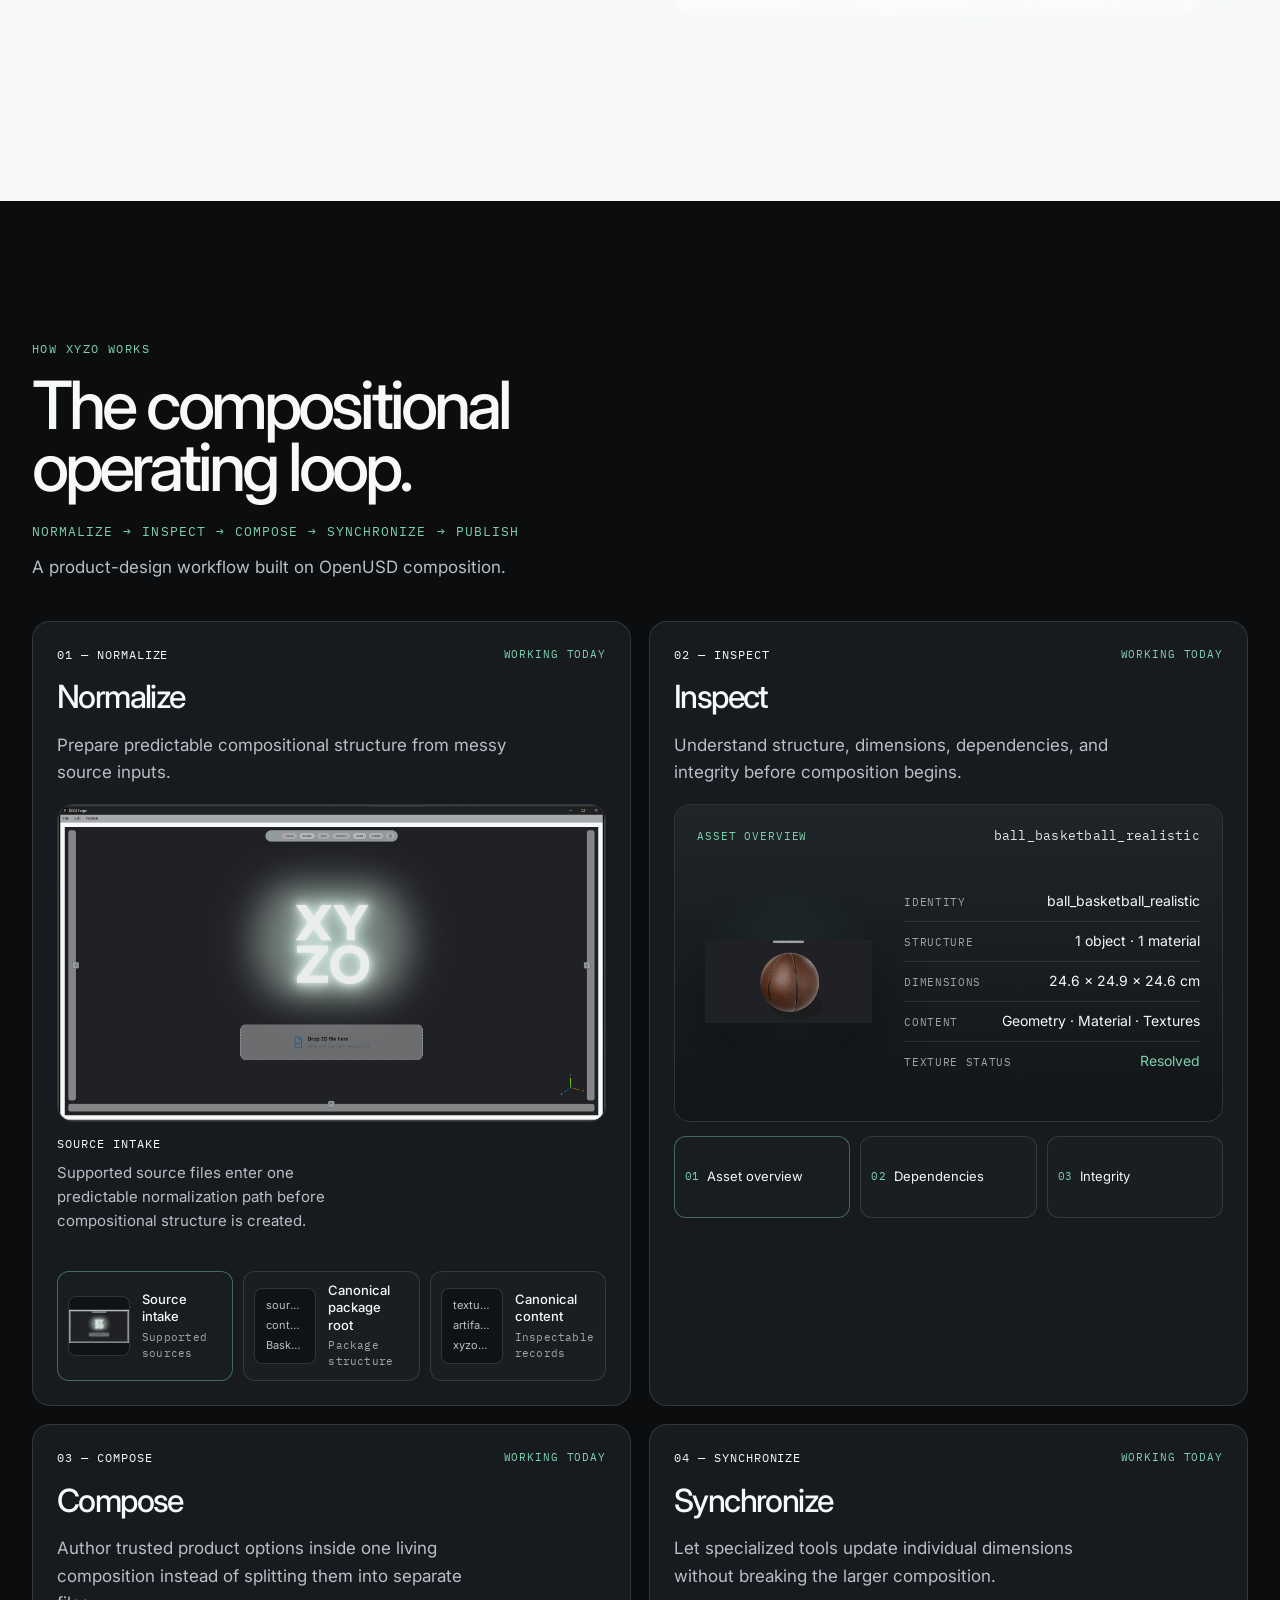
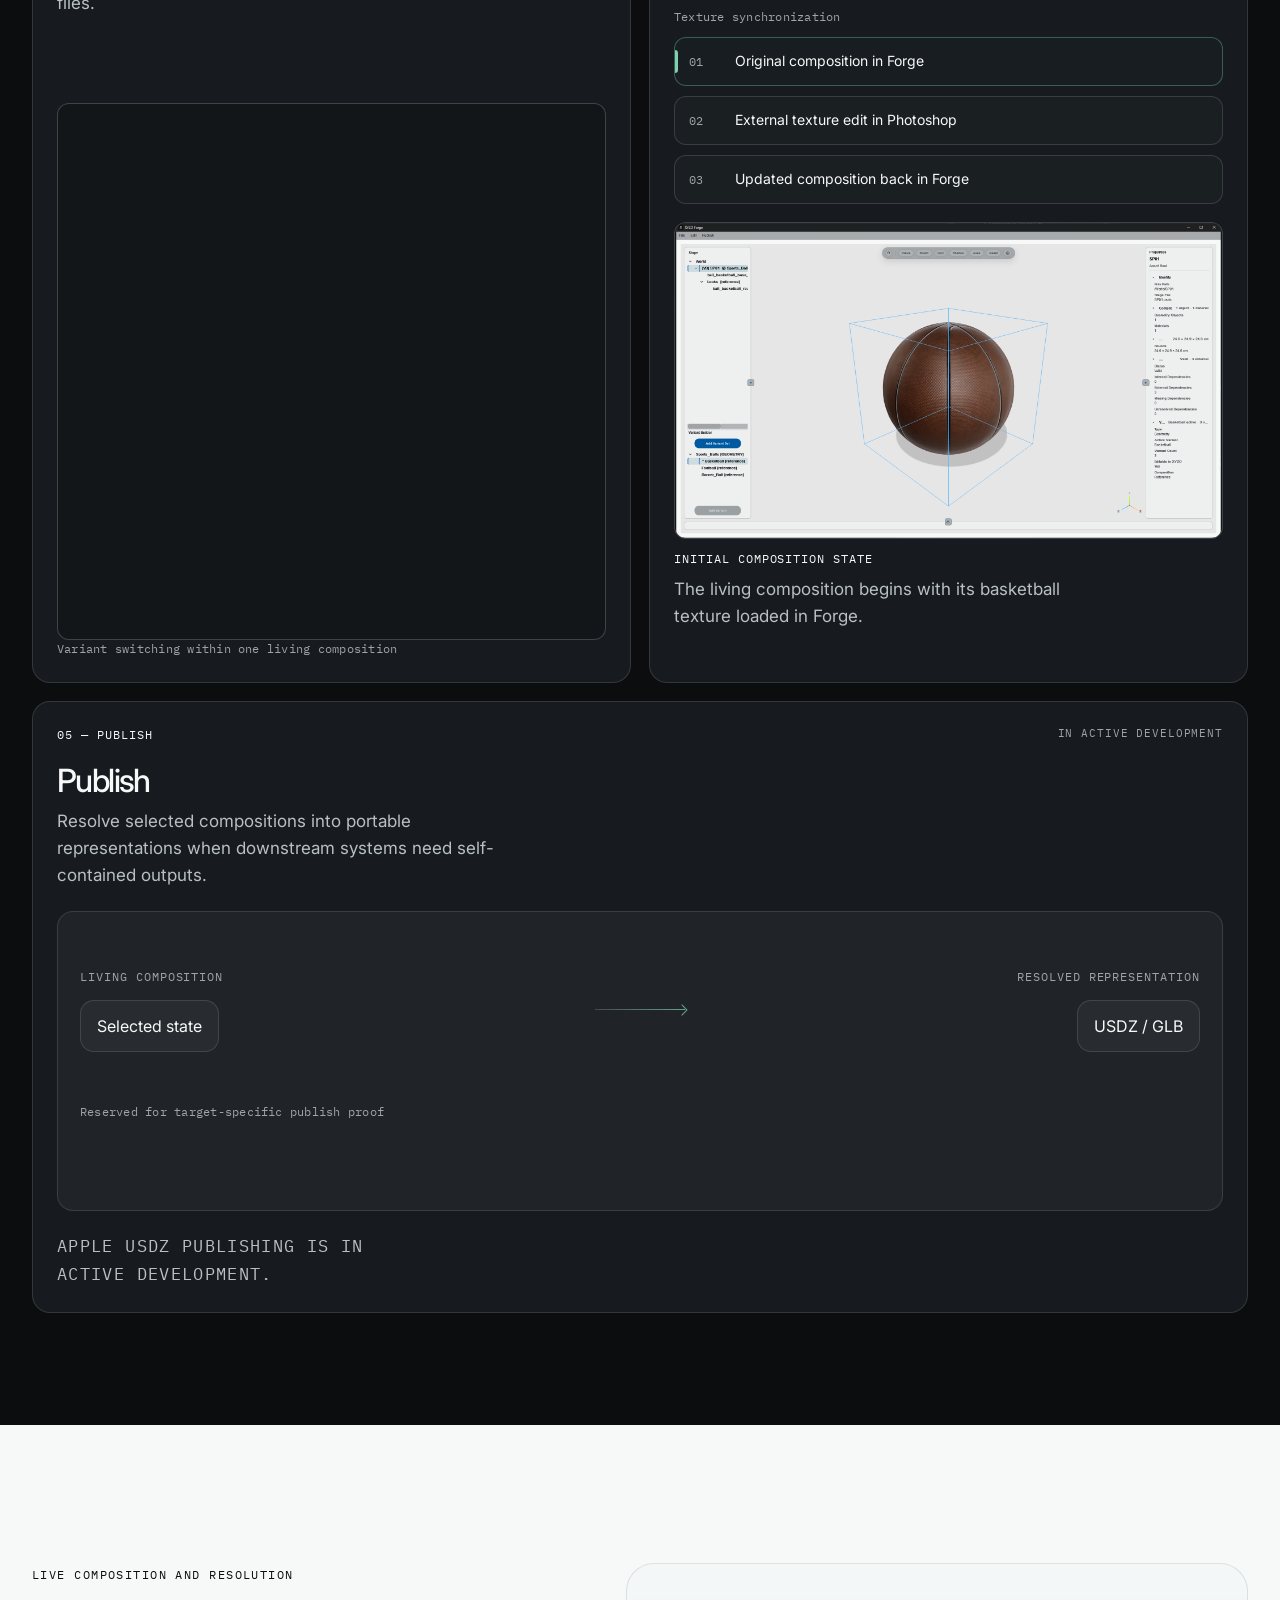
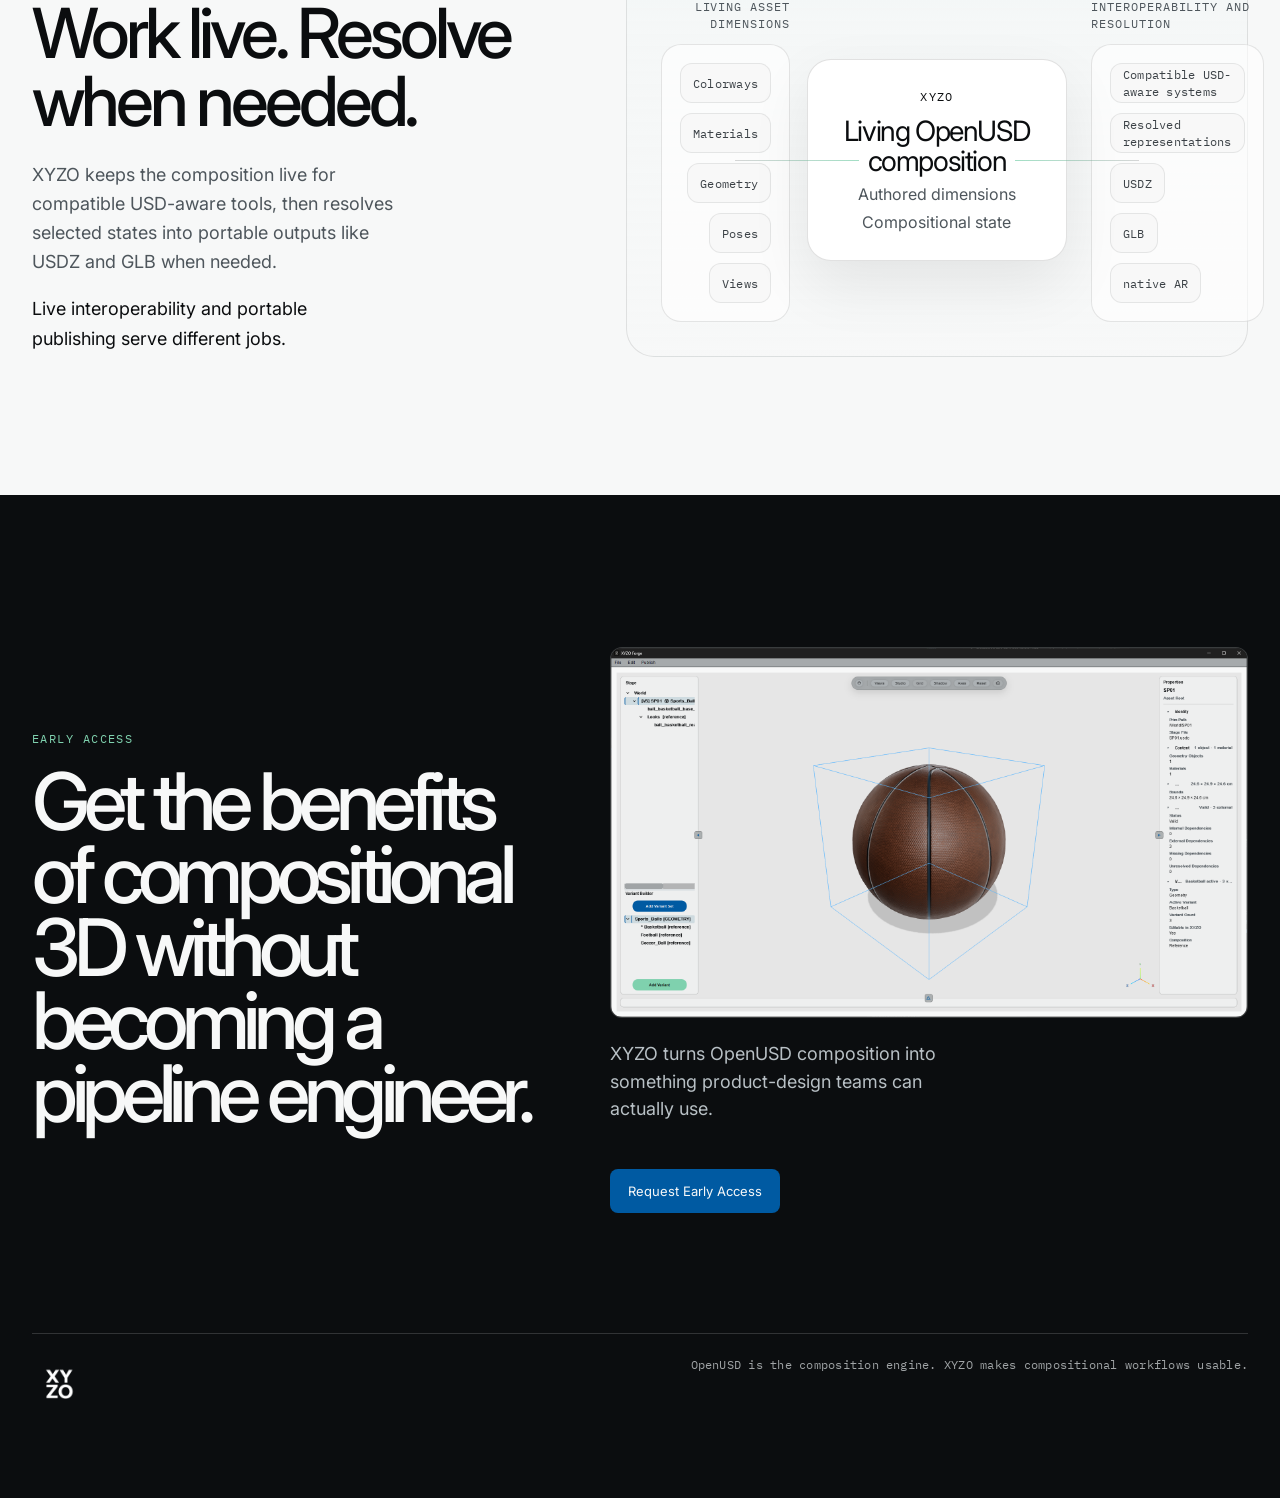
==== commit 95f7cf60: "Realign homepage around compositional OpenUSD workflows Refocus the XYZO homepage around composition" ====
--- a/index.html
+++ b/index.html
@@ -219,12 +219,126 @@
               <div class="stage-status mono">WORKING TODAY</div>
             </div>
             <h3>Inspect</h3>
-            <p>Reveal hierarchy, dimensions, dependencies, and integrity before decisions multiply.</p>
-            <figure class="product-evidence workflow-evidence">
-              <div class="product-evidence-frame">
-                <img class="product-evidence-image" src="./resources/images/evidence/xyzo_properties01.png" alt="XYZO Forge inspecting a selected basketball asset with computed size, content, and package integrity properties." width="1922" height="1112" loading="lazy" decoding="async">
-              </div>
-            </figure>
+            <p>Understand structure, dimensions, dependencies, and integrity before composition begins.</p>
+            <div class="inspect-gallery" data-inspect-gallery>
+              <div class="inspect-gallery-display">
+                <div class="inspect-gallery-view is-active" data-inspect-view="overview">
+                  <div class="inspect-diagram inspect-diagram-overview" role="group" aria-label="Asset overview for ball_basketball_realistic">
+                    <div class="inspect-diagram-header">
+                      <div class="inspect-diagram-badge mono">ASSET OVERVIEW</div>
+                      <div class="inspect-diagram-name mono">ball_basketball_realistic</div>
+                    </div>
+                    <div class="inspect-overview-body">
+                      <div class="inspect-asset-plate">
+                        <img class="inspect-asset-image" src="./resources/images/evidence/xyzo_forge_Bastball_Standalone.png" alt="Basketball asset being inspected by XYZO" width="1922" height="1112" loading="lazy" decoding="async">
+                      </div>
+                      <dl class="inspect-readout">
+                        <div class="inspect-readout-row">
+                          <dt class="inspect-readout-label mono">IDENTITY</dt>
+                          <dd class="inspect-readout-value">ball_basketball_realistic</dd>
+                        </div>
+                        <div class="inspect-readout-row">
+                          <dt class="inspect-readout-label mono">STRUCTURE</dt>
+                          <dd class="inspect-readout-value">1 object &middot; 1 material</dd>
+                        </div>
+                        <div class="inspect-readout-row">
+                          <dt class="inspect-readout-label mono">DIMENSIONS</dt>
+                          <dd class="inspect-readout-value">24.6 &times; 24.9 &times; 24.6 cm</dd>
+                        </div>
+                        <div class="inspect-readout-row">
+                          <dt class="inspect-readout-label mono">CONTENT</dt>
+                          <dd class="inspect-readout-value">Geometry &middot; Material &middot; Textures</dd>
+                        </div>
+                        <div class="inspect-readout-row">
+                          <dt class="inspect-readout-label mono">TEXTURE STATUS</dt>
+                          <dd class="inspect-readout-value inspect-status-good">Resolved</dd>
+                        </div>
+                      </dl>
+                    </div>
+                  </div>
+                </div>
+                <div class="inspect-gallery-view" data-inspect-view="dependencies" hidden>
+                  <div class="inspect-diagram inspect-diagram-dependencies" role="group" aria-label="Dependency status for the basketball asset">
+                    <div class="inspect-diagram-header">
+                      <div class="inspect-diagram-badge mono">DEPENDENCIES</div>
+                      <div class="inspect-diagram-name mono">basketball asset graph</div>
+                    </div>
+                    <div class="inspect-relationship-layout">
+                      <div class="inspect-asset-node">
+                        <img class="inspect-asset-image" src="./resources/images/evidence/xyzo_forge_Bastball_Standalone.png" alt="Basketball asset dependency anchor" width="1922" height="1112" loading="lazy" decoding="async">
+                        <span class="inspect-asset-name mono">ball_basketball_realistic</span>
+                      </div>
+                      <div class="inspect-relationship-readout">
+                        <ul class="inspect-relationship-list">
+                          <li class="inspect-relationship-row">
+                            <span class="inspect-relationship-label mono">Internal</span>
+                            <span class="inspect-relationship-value">0</span>
+                          </li>
+                          <li class="inspect-relationship-row">
+                            <span class="inspect-relationship-label mono">External</span>
+                            <span class="inspect-relationship-value">0</span>
+                          </li>
+                          <li class="inspect-relationship-row">
+                            <span class="inspect-relationship-label mono">Missing</span>
+                            <span class="inspect-relationship-value">0</span>
+                          </li>
+                          <li class="inspect-relationship-row">
+                            <span class="inspect-relationship-label mono">Unresolved</span>
+                            <span class="inspect-relationship-value">0</span>
+                          </li>
+                        </ul>
+                        <p class="inspect-diagram-note">All required asset relationships resolve.</p>
+                      </div>
+                    </div>
+                  </div>
+                </div>
+                <div class="inspect-gallery-view" data-inspect-view="integrity" hidden>
+                  <div class="inspect-diagram inspect-diagram-integrity" role="group" aria-label="Integrity status for the basketball asset">
+                    <div class="inspect-diagram-header">
+                      <div class="inspect-diagram-badge mono">INTEGRITY</div>
+                      <div class="inspect-diagram-name mono">package health</div>
+                    </div>
+                    <div class="inspect-validation-layout">
+                      <div class="inspect-asset-strip">
+                        <img class="inspect-asset-image" src="./resources/images/evidence/xyzo_forge_Bastball_Standalone.png" alt="Basketball asset validated by XYZO" width="1922" height="1112" loading="lazy" decoding="async">
+                      </div>
+                      <ul class="inspect-validation-list">
+                        <li class="inspect-validation-row">
+                          <span class="inspect-validation-label">Package integrity</span>
+                          <span class="inspect-validation-value">Valid</span>
+                        </li>
+                        <li class="inspect-validation-row">
+                          <span class="inspect-validation-label">Structure</span>
+                          <span class="inspect-validation-value">Valid</span>
+                        </li>
+                        <li class="inspect-validation-row">
+                          <span class="inspect-validation-label">Dependency resolution</span>
+                          <span class="inspect-validation-value">Resolved</span>
+                        </li>
+                        <li class="inspect-validation-row">
+                          <span class="inspect-validation-label">Overall status</span>
+                          <span class="inspect-validation-value">Healthy</span>
+                        </li>
+                      </ul>
+                    </div>
+                  </div>
+                </div>
+              </div>
+              <div class="inspect-gallery-controls" aria-label="Inspect evidence states">
+                <button class="inspect-gallery-trigger is-active" type="button" data-inspect-target="overview" aria-pressed="true">
+                  <span class="inspect-gallery-step mono">01</span>
+                  <span class="inspect-gallery-label">Asset overview</span>
+                </button>
+                <button class="inspect-gallery-trigger" type="button" data-inspect-target="dependencies" aria-pressed="false">
+                  <span class="inspect-gallery-step mono">02</span>
+                  <span class="inspect-gallery-label">Dependencies</span>
+                </button>
+                <button class="inspect-gallery-trigger" type="button" data-inspect-target="integrity" aria-pressed="false">
+                  <span class="inspect-gallery-step mono">03</span>
+                  <span class="inspect-gallery-label">Integrity</span>
+                </button>
+              </div>
+            </div>
           </article>
         </div>
         <div class="workflow-feature-row">
@@ -503,6 +617,32 @@
       });
 
       setNormalizeState('intake');
+    }
+
+    const inspectGallery = document.querySelector('[data-inspect-gallery]');
+    if (inspectGallery) {
+      const inspectButtons = inspectGallery.querySelectorAll('[data-inspect-target]');
+      const inspectViews = inspectGallery.querySelectorAll('[data-inspect-view]');
+
+      function setInspectState(targetKey) {
+        inspectButtons.forEach(button => {
+          const isActive = button.dataset.inspectTarget === targetKey;
+          button.classList.toggle('is-active', isActive);
+          button.setAttribute('aria-pressed', String(isActive));
+        });
+
+        inspectViews.forEach(view => {
+          const isActive = view.dataset.inspectView === targetKey;
+          view.classList.toggle('is-active', isActive);
+          view.hidden = !isActive;
+        });
+      }
+
+      inspectButtons.forEach(button => {
+        button.addEventListener('click', () => setInspectState(button.dataset.inspectTarget));
+      });
+
+      setInspectState('overview');
     }
 
     const syncRoot = document.querySelector('[data-sync-root]');
--- a/resources/styles/site.css
+++ b/resources/styles/site.css
@@ -1367,6 +1367,281 @@
   line-height: 1.45;
 }
 
+.inspect-gallery {
+  display: flex;
+  flex-direction: column;
+  gap: 14px;
+  margin-top: auto;
+}
+
+.inspect-gallery-display {
+  position: relative;
+  aspect-ratio: 1922 / 1112;
+  overflow: hidden;
+  border-radius: var(--radius-lg);
+}
+
+.inspect-gallery-view[hidden] {
+  display: none;
+}
+
+.inspect-gallery-view {
+  position: absolute;
+  inset: 0;
+  display: flex;
+  opacity: 0;
+  visibility: hidden;
+  pointer-events: none;
+}
+
+.inspect-gallery-view.is-active {
+  opacity: 1;
+  visibility: visible;
+  pointer-events: auto;
+}
+
+.inspect-diagram {
+  width: 100%;
+  height: 100%;
+  display: flex;
+  flex-direction: column;
+  gap: clamp(12px, 1.6vw, 18px);
+  padding: clamp(16px, 2vw, 22px);
+  border: 1px solid rgba(247, 248, 248, 0.18);
+  border-radius: inherit;
+  background:
+    linear-gradient(180deg, rgba(31, 37, 41, 0.96) 0%, rgba(18, 22, 25, 0.98) 100%);
+  overflow: hidden;
+}
+
+.inspect-diagram-header {
+  display: flex;
+  justify-content: space-between;
+  gap: 10px;
+  align-items: center;
+  flex-wrap: wrap;
+}
+
+.inspect-diagram-badge {
+  color: var(--green);
+  font-size: 11px;
+  letter-spacing: 0.08em;
+  text-transform: uppercase;
+}
+
+.inspect-diagram-name {
+  color: rgba(247, 248, 248, 0.9);
+  font-size: 13px;
+}
+
+.inspect-overview-body {
+  display: grid;
+  grid-template-columns: minmax(180px, 0.62fr) minmax(0, 1fr);
+  gap: clamp(16px, 2vw, 24px);
+  flex: 1 1 auto;
+  min-height: 0;
+}
+
+.inspect-asset-plate,
+.inspect-asset-node,
+.inspect-asset-strip {
+  display: flex;
+  min-width: 0;
+  align-items: center;
+  justify-content: center;
+}
+
+.inspect-asset-plate {
+  padding: 8px;
+  background: radial-gradient(circle at 50% 46%, rgba(127, 209, 174, 0.09), transparent 58%);
+}
+
+.inspect-asset-image {
+  display: block;
+  width: min(100%, 280px);
+  height: auto;
+  object-fit: contain;
+  filter: drop-shadow(0 18px 26px rgba(0, 0, 0, 0.32));
+}
+
+.inspect-readout,
+.inspect-relationship-list,
+.inspect-validation-list {
+  display: flex;
+  flex-direction: column;
+  justify-content: center;
+  min-height: 0;
+  margin: 0;
+  padding: 0;
+}
+
+.inspect-readout {
+  gap: 0;
+}
+
+.inspect-readout-row,
+.inspect-relationship-row,
+.inspect-validation-row {
+  display: grid;
+  grid-template-columns: minmax(0, 1fr) auto;
+  gap: 14px;
+  align-items: baseline;
+  padding: 10px 0;
+  border-top: 1px solid rgba(247, 248, 248, 0.1);
+}
+
+.inspect-readout-row:first-child,
+.inspect-relationship-row:first-child,
+.inspect-validation-row:first-child {
+  border-top: 0;
+}
+
+.inspect-readout-label,
+.inspect-relationship-label {
+  color: var(--gray);
+  font-size: 11px;
+  letter-spacing: 0.06em;
+  text-transform: uppercase;
+}
+
+.inspect-readout-value,
+.inspect-relationship-value,
+.inspect-validation-value {
+  margin: 0;
+  color: var(--white);
+  font-size: 14px;
+  line-height: 1.35;
+  text-align: right;
+}
+
+.inspect-diagram-note {
+  margin: 0;
+  max-width: 36ch;
+  color: var(--muted);
+  font-size: 14px;
+  line-height: 1.45;
+}
+
+.inspect-relationship-layout,
+.inspect-validation-layout {
+  display: grid;
+  flex: 1 1 auto;
+  min-height: 0;
+  gap: clamp(16px, 2vw, 24px);
+  align-items: center;
+}
+
+.inspect-relationship-layout {
+  grid-template-columns: minmax(150px, 0.48fr) minmax(0, 1fr);
+}
+
+.inspect-validation-layout {
+  grid-template-columns: minmax(120px, 0.38fr) minmax(0, 1fr);
+}
+
+.inspect-asset-node {
+  position: relative;
+  flex-direction: column;
+  gap: 8px;
+  padding-right: clamp(18px, 3vw, 34px);
+}
+
+.inspect-asset-node::after {
+  content: "";
+  position: absolute;
+  right: 0;
+  top: 50%;
+  width: clamp(18px, 3vw, 34px);
+  height: 1px;
+  background: linear-gradient(90deg, rgba(127, 209, 174, 0.75), rgba(127, 209, 174, 0));
+}
+
+.inspect-asset-node .inspect-asset-image {
+  width: min(100%, 150px);
+}
+
+.inspect-asset-name {
+  color: var(--gray);
+  font-size: 11px;
+  letter-spacing: 0.04em;
+}
+
+.inspect-relationship-readout {
+  display: flex;
+  flex-direction: column;
+  gap: 14px;
+}
+
+.inspect-relationship-list,
+.inspect-validation-list {
+  list-style: none;
+}
+
+.inspect-asset-strip .inspect-asset-image {
+  width: min(100%, 132px);
+}
+
+.inspect-validation-label {
+  color: rgba(247, 248, 248, 0.88);
+  font-size: 14px;
+}
+
+.inspect-validation-value {
+  color: var(--green);
+}
+
+.inspect-status-good {
+  color: var(--green);
+}
+
+.inspect-gallery-controls {
+  display: grid;
+  grid-template-columns: repeat(3, minmax(0, 1fr));
+  gap: 10px;
+}
+
+.inspect-gallery-trigger {
+  display: grid;
+  grid-template-columns: auto minmax(0, 1fr);
+  gap: 8px;
+  align-items: center;
+  width: 100%;
+  padding: 11px 12px;
+  border: 1px solid rgba(247, 248, 248, 0.1);
+  border-radius: var(--radius-sm);
+  background: rgba(29, 34, 38, 0.5);
+  color: inherit;
+  text-align: left;
+  cursor: pointer;
+}
+
+.inspect-gallery-trigger:hover {
+  border-color: rgba(247, 248, 248, 0.14);
+  background: rgba(29, 34, 38, 0.62);
+}
+
+.inspect-gallery-trigger.is-active {
+  border-color: rgba(127, 209, 174, 0.42);
+  background: rgba(24, 31, 33, 0.92);
+}
+
+.inspect-gallery-trigger:focus-visible {
+  outline: 2px solid var(--blue);
+  outline-offset: 3px;
+}
+
+.inspect-gallery-step {
+  color: var(--green);
+  font-size: 11px;
+}
+
+.inspect-gallery-label {
+  min-width: 0;
+  color: var(--white);
+  font-size: 13px;
+  line-height: 1.35;
+}
+
 .sync-media {
   gap: 12px;
 }
@@ -2000,6 +2275,10 @@
   line-height: 1.6;
 }
 
+.workflow-top-row .workflow-panel > p {
+  max-width: 44ch;
+}
+
 .workflow-evidence {
   margin-top: auto;
 }
@@ -2014,7 +2293,7 @@
 }
 
 .workflow-panel-normalize .normalize-gallery {
-  margin-top: auto;
+  margin-top: 0;
 }
 
 .workflow-panel-normalize .normalize-gallery-display {
@@ -2068,6 +2347,61 @@
 
 .workflow-panel-inspect .workflow-evidence {
   margin-top: 0;
+}
+
+.workflow-panel-inspect .inspect-gallery {
+  margin-top: 0;
+}
+
+.workflow-panel-normalize .normalize-gallery,
+.workflow-panel-inspect .inspect-gallery {
+  gap: 14px;
+}
+
+.workflow-panel-normalize .normalize-gallery-display,
+.workflow-panel-inspect .inspect-gallery-display {
+  aspect-ratio: 1922 / 1112;
+  border: 1px solid rgba(247, 248, 248, 0.14);
+  border-radius: var(--radius-lg);
+  background: rgba(11, 13, 15, 0.42);
+}
+
+.workflow-panel-normalize .normalize-structure-panel,
+.workflow-panel-inspect .inspect-diagram {
+  border: 0;
+}
+
+.workflow-panel-normalize .normalize-gallery-selectors,
+.workflow-panel-inspect .inspect-gallery-controls {
+  grid-template-columns: repeat(3, minmax(0, 1fr));
+  gap: 10px;
+}
+
+.workflow-panel-normalize .normalize-gallery-trigger,
+.workflow-panel-inspect .inspect-gallery-trigger {
+  min-height: 82px;
+  padding: 10px;
+  border-color: rgba(247, 248, 248, 0.12);
+  border-radius: var(--radius-md);
+  background: rgba(29, 34, 38, 0.54);
+  color: var(--white);
+}
+
+.workflow-panel-normalize .normalize-gallery-trigger:hover,
+.workflow-panel-inspect .inspect-gallery-trigger:hover {
+  border-color: rgba(247, 248, 248, 0.18);
+  background: rgba(29, 34, 38, 0.68);
+}
+
+.workflow-panel-normalize .normalize-gallery-trigger.is-active,
+.workflow-panel-inspect .inspect-gallery-trigger.is-active {
+  border-color: rgba(127, 209, 174, 0.42);
+  background: rgba(24, 31, 33, 0.9);
+}
+
+.workflow-panel-normalize .normalize-gallery-trigger-title,
+.workflow-panel-inspect .inspect-gallery-label {
+  font-size: 13px;
 }
 
 .workflow-panel-compose .product-evidence-frame {
@@ -3550,6 +3884,38 @@
     min-height: 340px;
   }
 
+  .inspect-gallery-display {
+    aspect-ratio: auto;
+    min-height: 340px;
+  }
+
+  .inspect-overview-body,
+  .inspect-relationship-layout,
+  .inspect-validation-layout,
+  .inspect-readout-row,
+  .inspect-relationship-row,
+  .inspect-validation-row {
+    grid-template-columns: minmax(0, 1fr);
+  }
+
+  .inspect-readout-value,
+  .inspect-relationship-value,
+  .inspect-validation-value {
+    text-align: left;
+  }
+
+  .inspect-asset-node {
+    padding-right: 0;
+  }
+
+  .inspect-asset-node::after {
+    display: none;
+  }
+
+  .inspect-gallery-controls {
+    grid-template-columns: minmax(0, 1fr);
+  }
+
   .normalize-gallery-trigger {
     grid-template-columns: 76px minmax(0, 1fr);
     gap: 10px;
